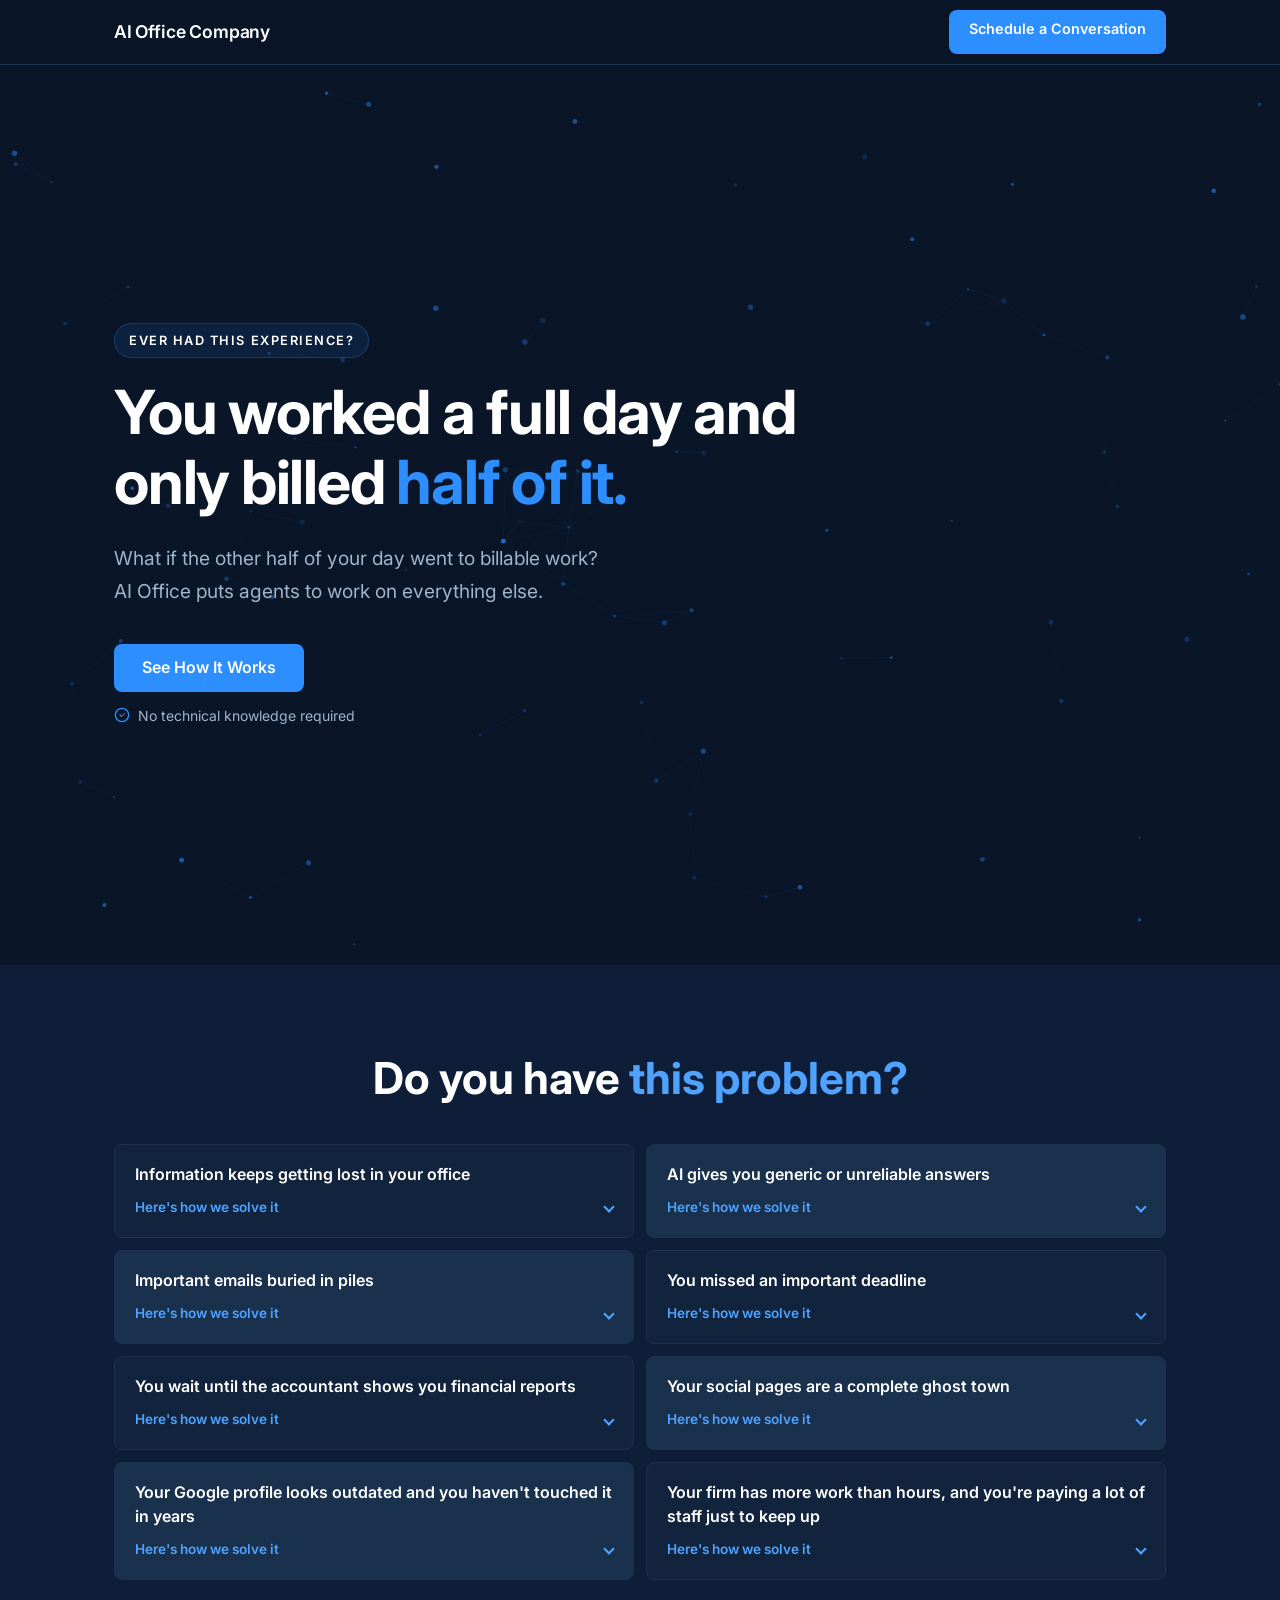
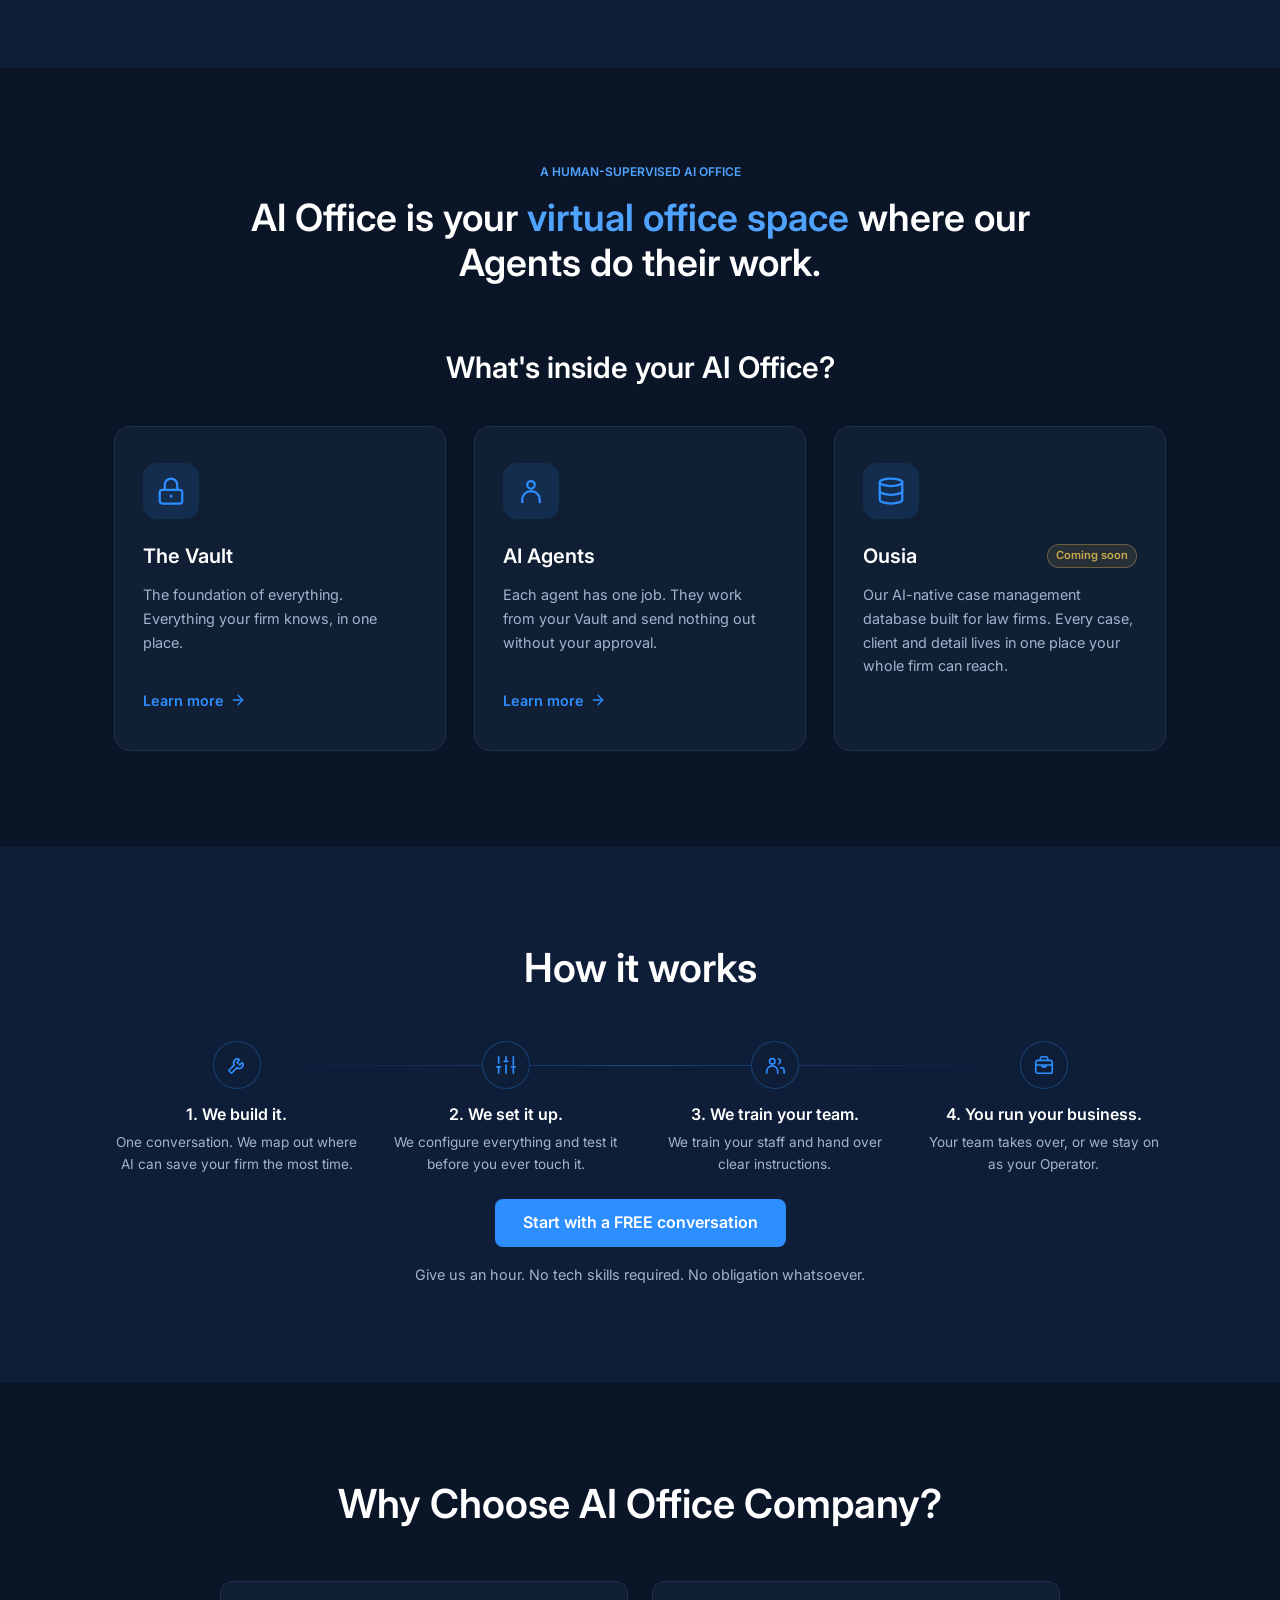
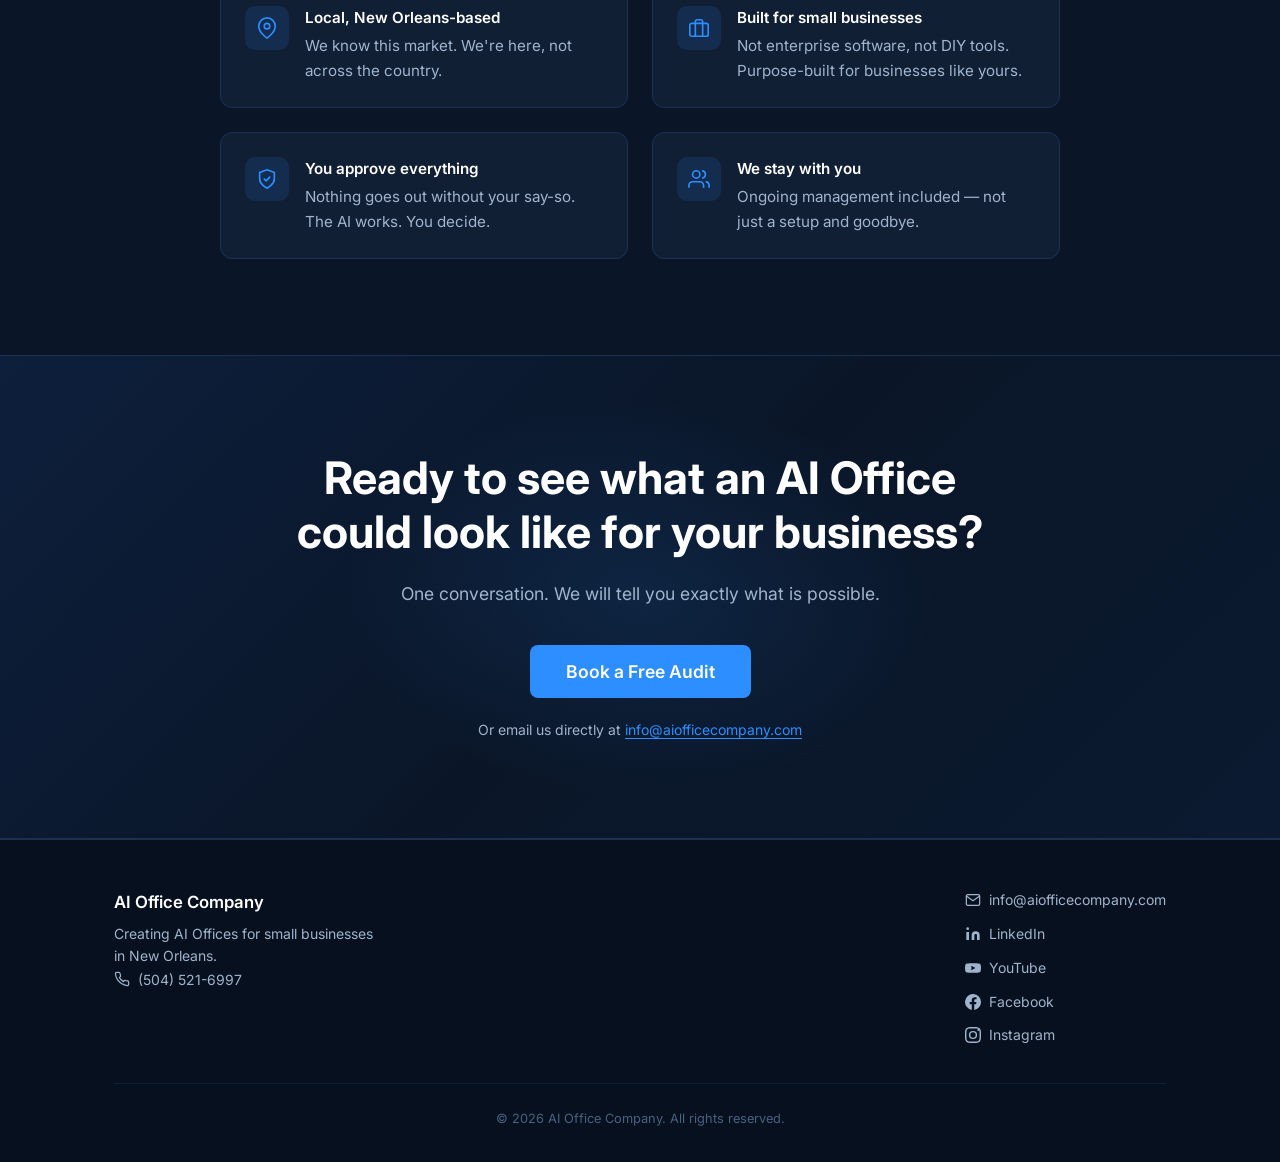
==== index.html @ c1c40159 "Update law firm AI office website" ====
<!DOCTYPE html>
<html lang="en">
<head>
  <meta charset="UTF-8" />
  <meta name="viewport" content="width=device-width, initial-scale=1.0" />
  <meta name="google-site-verification" content="BXFeOpIIANb9r4f9pk23dGheMgLdwfYV752r-j9QCbo" />
  <!-- Google tag (gtag.js) -->
  <script async src="https://www.googletagmanager.com/gtag/js?id=G-YNQ750PL7S"></script>
  <script>
    window.dataLayer = window.dataLayer || [];
    function gtag(){dataLayer.push(arguments);}
    gtag('js', new Date());
    gtag('config', 'G-YNQ750PL7S');
  </script>
  <title>AI Office Company — AI Offices for Small Businesses in New Orleans</title>
  <meta name="description" content="AI Office Company creates AI Offices for small businesses in New Orleans. Get analytics, advice, and automated tasks — all under your supervision." />

  <!-- Inter font from Google Fonts CDN via cdnjs-compatible approach (system fallback included) -->
  <link rel="preconnect" href="https://fonts.googleapis.com" />
  <link rel="preconnect" href="https://fonts.gstatic.com" crossorigin />
  <link href="https://fonts.googleapis.com/css2?family=Inter:wght@400;500;600;700&display=swap" rel="stylesheet" />

  <style>
    /* ============================================================
       RESET & BASE
    ============================================================ */
    *, *::before, *::after {
      box-sizing: border-box;
      margin: 0;
      padding: 0;
    }

    :root {
      --bg-primary:    #0A1628;
      --bg-secondary:  #0F1E38;
      --accent:        #2D8EFF;
      --accent-hover:  #4FA3FF;
      --text-primary:  #FFFFFF;
      --text-secondary:#A0B4CC;
      --card-bg:       #111F35;
      --card-border:   #1E3050;
      --font: 'Inter', -apple-system, BlinkMacSystemFont, 'Segoe UI', sans-serif;
    }

    html {
      scroll-behavior: smooth;
    }

    body {
      background: var(--bg-primary);
      color: var(--text-primary);
      font-family: var(--font);
      font-size: 16px;
      line-height: 1.7;
      -webkit-font-smoothing: antialiased;
    }

    img { display: block; max-width: 100%; }
    a { color: inherit; text-decoration: none; }

    /* ============================================================
       UTILITY
    ============================================================ */
    .container {
      width: 100%;
      max-width: 1100px;
      margin: 0 auto;
      padding: 0 24px;
    }

    .btn {
      display: inline-block;
      background: var(--accent);
      color: #fff;
      font-family: var(--font);
      font-size: 1rem;
      font-weight: 600;
      padding: 14px 28px;
      border-radius: 8px;
      border: none;
      cursor: pointer;
      transition: background 0.2s ease, transform 0.15s ease, box-shadow 0.2s ease;
      text-align: center;
      min-height: 48px;
      line-height: 1.2;
    }
    .btn:hover, .btn:focus-visible {
      background: var(--accent-hover);
      transform: translateY(-1px);
      box-shadow: 0 8px 24px rgba(45, 142, 255, 0.35);
      outline: none;
    }
    .btn:active {
      transform: translateY(0);
    }

    .section-heading {
      font-size: clamp(1.75rem, 4vw, 2.5rem);
      font-weight: 600;
      line-height: 1.25;
      margin-bottom: 16px;
    }

    .section-sub {
      color: var(--text-secondary);
      font-size: 1.1rem;
      max-width: 680px;
    }

    /* ============================================================
       NAVIGATION
    ============================================================ */
    #navbar {
      position: sticky;
      top: 0;
      z-index: 100;
      background: rgba(10, 22, 40, 0.92);
      backdrop-filter: blur(12px);
      -webkit-backdrop-filter: blur(12px);
      border-bottom: 1px solid var(--card-border);
    }

    .nav-inner {
      display: flex;
      align-items: center;
      justify-content: space-between;
      height: 64px;
    }

    .nav-logo {
      font-size: 1.1rem;
      font-weight: 600;
      color: var(--text-primary);
      letter-spacing: -0.01em;
    }

    .nav-cta {
      padding: 10px 20px;
      font-size: 0.9rem;
      min-height: 44px;
    }

    /* ============================================================
       HERO
    ============================================================ */
    #hero {
      position: relative;
      min-height: 100svh;
      display: flex;
      align-items: center;
      overflow: hidden;
      padding: 80px 0 60px;
    }

    /* Animated canvas background */
    #hero-canvas {
      position: absolute;
      inset: 0;
      width: 100%;
      height: 100%;
      pointer-events: none;
    }

    .hero-content {
      position: relative;
      z-index: 2;
      max-width: 760px;
    }

    .hero-eyebrow {
      display: inline-block;
      font-size: 0.8rem;
      font-weight: 600;
      letter-spacing: 0.12em;
      text-transform: uppercase;
      color: white;
      margin-bottom: 20px;
      background: rgba(45, 142, 255, 0.1);
      padding: 6px 14px;
      border-radius: 20px;
      border: 1px solid rgba(45, 142, 255, 0.25);
    }

    .hero-headline {
      font-size: clamp(2.2rem, 6vw, 3.8rem);
      font-weight: 700;
      line-height: 1.15;
      letter-spacing: -0.02em;
      margin-bottom: 24px;
    }

    .hero-headline em {
      font-style: normal;
      color: var(--accent);
    }

    .hero-sub {
      font-size: clamp(1rem, 2.5vw, 1.2rem);
      color: var(--text-secondary);
      max-width: 620px;
      margin-bottom: 36px;
    }

    .hero-cta-group {
      display: flex;
      flex-direction: column;
      align-items: flex-start;
      gap: 12px;
    }

    .hero-supporting {
      font-size: 0.875rem;
      color: var(--text-secondary);
      display: flex;
      align-items: center;
      gap: 8px;
    }

    .hero-supporting::before {
      content: '';
      display: inline-block;
      width: 16px;
      height: 16px;
      background: url("data:image/svg+xml,%3Csvg xmlns='http://www.w3.org/2000/svg' viewBox='0 0 24 24' fill='%232D8EFF'%3E%3Cpath d='M12 1a11 11 0 1 1 0 22A11 11 0 0 1 12 1zm0 2a9 9 0 1 0 0 18A9 9 0 0 0 12 3zm4.707 5.293a1 1 0 0 1 0 1.414l-5 5a1 1 0 0 1-1.414 0l-2-2a1 1 0 0 1 1.414-1.414L11 13.586l4.293-4.293a1 1 0 0 1 1.414 0z'/%3E%3C/svg%3E") center/contain no-repeat;
      flex-shrink: 0;
    }

    /* ============================================================
       PAIN POINTS
    ============================================================ */
    #pain-points {
      background: var(--bg-secondary);
      padding: 88px 0;
    }

    .pain-points-header {
      max-width: 800px;
      margin: 0 auto 40px;
      text-align: center;
    }

    .pain-points-kicker {
      font-size: 0.8rem;
      font-weight: 600;
      margin-bottom: 12px;
      text-transform: uppercase;
    }

    .pain-points-heading {
      max-width: 800px;
      margin: 0 auto 20px;
      color: var(--text-primary);
      font-size: 2.75rem;
      font-weight: 700;
      line-height: 1.15;
    }

    .pain-points-heading span {
      color: var(--accent-hover);
    }

    .pain-points-intro {
      max-width: 620px;
      margin: 0 auto;
      color: var(--text-secondary);
      font-size: 1rem;
      line-height: 1.65;
    }

    .pain-points-list {
      display: grid;
      grid-template-columns: repeat(2, minmax(0, 1fr));
      align-items: start;
      gap: 12px;
    }

    .pain-point {
      overflow: hidden;
      border: 1px solid var(--card-border);
      border-radius: 8px;
    }

    .pain-point:nth-child(4n + 1),
    .pain-point:nth-child(4n + 4) {
      background: #12243D;
    }

    .pain-point:nth-child(4n + 2),
    .pain-point:nth-child(4n + 3) {
      background: #19314D;
    }

    .pain-point:hover {
      border-color: rgba(79, 163, 255, 0.55);
    }

    .pain-point summary {
      display: flex;
      flex-direction: column;
      align-items: stretch;
      gap: 10px;
      padding: 18px 20px;
      cursor: pointer;
      list-style: none;
    }

    .pain-point summary::-webkit-details-marker {
      display: none;
    }

    .pain-point summary:focus-visible {
      outline: 2px solid var(--accent-hover);
      outline-offset: -3px;
    }

    .pain-problem {
      color: var(--text-primary);
      font-weight: 600;
      line-height: 1.45;
    }

    .pain-reveal {
      display: flex;
      align-items: center;
      justify-content: space-between;
      gap: 12px;
      color: var(--accent-hover);
      font-size: 0.85rem;
      font-weight: 600;
    }

    .pain-chevron {
      width: 8px;
      height: 8px;
      flex: 0 0 8px;
      border-right: 2px solid currentColor;
      border-bottom: 2px solid currentColor;
      transform: rotate(45deg);
      transition: transform 0.2s ease;
    }

    .pain-point[open] .pain-chevron {
      transform: rotate(225deg);
    }

    .pain-detail {
      padding: 0 20px 18px;
      border-top: 1px solid rgba(160, 180, 204, 0.18);
    }

    .pain-outcome {
      display: block;
      color: var(--text-primary);
      font-size: 1rem;
      font-weight: 600;
      margin-top: 12px;
    }

    .pain-explanation {
      display: block;
      color: var(--text-secondary);
      font-size: 0.9rem;
      line-height: 1.6;
      margin-top: 14px;
    }

    /* ============================================================
       WHAT IS AI OFFICE
    ============================================================ */
    #what-is {
      background: var(--bg-primary);
      padding: 96px 0;
    }

    .what-is-header {
      text-align: center;
      max-width: 860px;
      margin: 0 auto 64px;
    }

    .what-is-kicker,
    .cards-kicker {
      color: var(--accent-hover);
      font-size: 0.75rem;
      font-weight: 600;
      line-height: 1.4;
      text-transform: uppercase;
    }

    .what-is-kicker {
      margin-bottom: 14px;
    }

    .what-is-heading {
      max-width: 840px;
      margin: 0 auto;
      font-size: 2.35rem;
      font-weight: 600;
      line-height: 1.2;
    }

    .what-is-heading span {
      color: var(--accent-hover);
    }

    .what-is-header .section-sub {
      margin: 16px auto 0;
    }

    /* ============================================================
       COMPONENT CARDS (Interactive)
    ============================================================ */
    .cards-header {
      text-align: center;
      margin-bottom: 40px;
    }

    .cards-kicker {
      margin-bottom: 8px;
    }

    .cards-header .section-heading {
      font-size: 1.85rem;
      line-height: 1.25;
      margin-bottom: 0;
    }

    .cards-grid {
      display: grid;
      grid-template-columns: repeat(3, 1fr);
      gap: 28px;
    }

    .info-card {
      background: var(--card-bg);
      border: 1px solid var(--card-border);
      border-radius: 16px;
      padding: 36px 28px 28px;
      display: flex;
      flex-direction: column;
      transition: box-shadow 0.25s ease, border-color 0.25s ease, transform 0.2s ease;
      cursor: pointer;
    }

    .info-card:hover {
      box-shadow: 0 4px 40px rgba(45, 142, 255, 0.2);
      border-color: rgba(45, 142, 255, 0.45);
      transform: translateY(-3px);
    }

    .info-card-coming-soon {
      cursor: default;
    }

    .info-card-coming-soon:hover {
      box-shadow: none;
      border-color: var(--card-border);
      transform: none;
    }

    .info-card-icon {
      width: 56px;
      height: 56px;
      background: rgba(45, 142, 255, 0.12);
      border-radius: 14px;
      display: flex;
      align-items: center;
      justify-content: center;
      margin-bottom: 20px;
    }

    .info-card-icon svg {
      width: 30px;
      height: 30px;
      color: var(--accent);
    }

    .info-card-title {
      font-size: 1.25rem;
      font-weight: 600;
      margin-bottom: 10px;
    }

    .info-card-title-row {
      display: flex;
      align-items: center;
      justify-content: space-between;
      gap: 12px;
      margin-bottom: 10px;
    }

    .info-card-title-row .info-card-title {
      margin-bottom: 0;
    }

    .coming-soon-badge {
      flex-shrink: 0;
      padding: 4px 8px;
      border: 1px solid rgba(201, 168, 76, 0.4);
      border-radius: 999px;
      background: rgba(201, 168, 76, 0.12);
      color: #C9A84C;
      font-size: 0.7rem;
      font-weight: 600;
      line-height: 1.2;
      white-space: nowrap;
    }

    .info-card-teaser {
      font-size: 0.9rem;
      color: var(--text-secondary);
      flex: 1;
      line-height: 1.65;
    }

    .info-card-learn {
      display: inline-flex;
      align-items: center;
      gap: 6px;
      margin-top: 24px;
      font-size: 0.9rem;
      font-weight: 600;
      color: var(--accent);
      background: none;
      border: none;
      padding: 0;
      cursor: pointer;
      font-family: var(--font);
      transition: gap 0.2s ease;
      min-height: 44px;
    }

    .info-card-learn:hover {
      gap: 10px;
    }

    .info-card-learn svg {
      width: 16px;
      height: 16px;
    }

    /* ============================================================
       MODAL SLIDESHOW
    ============================================================ */
    .modal-overlay {
      display: none;
      position: fixed;
      inset: 0;
      z-index: 500;
      background: rgba(7, 15, 30, 0.92);
      backdrop-filter: blur(10px);
      -webkit-backdrop-filter: blur(10px);
      align-items: center;
      justify-content: center;
      padding: 20px;
    }

    .modal-overlay.active {
      display: flex;
    }

    .modal-box {
      background: var(--bg-secondary);
      border: 1px solid var(--card-border);
      border-radius: 20px;
      width: 100%;
      max-width: 640px;
      max-height: 90svh;
      overflow: hidden;
      position: relative;
      display: flex;
      flex-direction: column;
    }

    .modal-header {
      display: flex;
      align-items: center;
      justify-content: space-between;
      padding: 20px 24px 16px;
      border-bottom: 1px solid var(--card-border);
      flex-shrink: 0;
    }

    .modal-title {
      font-size: 1.1rem;
      font-weight: 600;
    }

    .modal-close {
      width: 44px;
      height: 44px;
      background: none;
      border: none;
      cursor: pointer;
      color: var(--text-secondary);
      display: flex;
      align-items: center;
      justify-content: center;
      border-radius: 8px;
      transition: color 0.2s, background 0.2s;
    }

    .modal-close:hover {
      color: var(--text-primary);
      background: rgba(255,255,255,0.07);
    }

    .modal-slides {
      overflow: hidden;
      flex: 1;
      position: relative;
    }

    .modal-slide {
      display: none;
      padding: 40px 36px 32px;
      flex-direction: column;
      height: 100%;
    }

    .modal-slide.active {
      display: flex;
    }

    .slide-number {
      font-size: 0.75rem;
      font-weight: 600;
      letter-spacing: 0.08em;
      text-transform: uppercase;
      color: var(--accent);
      margin-bottom: 16px;
    }

    .slide-heading {
      font-size: clamp(1.25rem, 3vw, 1.6rem);
      font-weight: 600;
      line-height: 1.3;
      margin-bottom: 20px;
    }

    .slide-heading em {
      font-style: normal;
      color: var(--accent);
    }

    .slide-body {
      color: var(--text-secondary);
      font-size: 1rem;
      line-height: 1.75;
    }

    .modal-footer {
      display: flex;
      align-items: center;
      justify-content: space-between;
      padding: 16px 24px 20px;
      border-top: 1px solid var(--card-border);
      flex-shrink: 0;
    }

    .modal-dots {
      display: flex;
      gap: 8px;
    }

    .modal-dot {
      width: 8px;
      height: 8px;
      border-radius: 50%;
      background: var(--card-border);
      transition: background 0.2s, transform 0.2s;
    }

    .modal-dot.active {
      background: var(--accent);
      transform: scale(1.25);
    }

    .modal-nav {
      display: flex;
      gap: 8px;
    }

    .modal-nav-btn {
      width: 44px;
      height: 44px;
      border-radius: 10px;
      border: 1px solid var(--card-border);
      background: var(--card-bg);
      color: var(--text-primary);
      cursor: pointer;
      display: flex;
      align-items: center;
      justify-content: center;
      transition: background 0.2s, border-color 0.2s;
    }

    .modal-nav-btn:hover:not(:disabled) {
      background: rgba(45, 142, 255, 0.15);
      border-color: var(--accent);
    }

    .modal-nav-btn:disabled {
      opacity: 0.3;
      cursor: not-allowed;
    }

    .modal-nav-btn svg {
      width: 18px;
      height: 18px;
    }

    /* ============================================================
       HOW IT WORKS
    ============================================================ */
    #how-it-works {
      background: var(--bg-secondary);
      padding: 96px 0;
      text-align: center;
    }

    .how-steps {
      display: grid;
      grid-template-columns: repeat(4, minmax(0, 1fr));
      gap: 24px;
      margin: 48px 0 24px;
      position: relative;
    }

    .how-steps::before {
      content: '';
      position: absolute;
      top: 24px;
      left: calc(12.5% + 24px);
      right: calc(12.5% + 24px);
      height: 1px;
      background: linear-gradient(90deg, transparent, var(--accent), transparent);
      opacity: 0.35;
      pointer-events: none;
    }

    .step {
      position: relative;
      display: flex;
      flex-direction: column;
      align-items: center;
      gap: 14px;
      text-align: center;
    }

    .step-copy {
      display: grid;
      gap: 6px;
      max-width: 250px;
    }

    .step-icon {
      width: 48px;
      height: 48px;
      flex: 0 0 48px;
      background: rgba(45, 142, 255, 0.12);
      border: 1px solid rgba(45, 142, 255, 0.3);
      border-radius: 50%;
      display: flex;
      align-items: center;
      justify-content: center;
      position: relative;
      z-index: 1;
      background: var(--bg-secondary);
    }

    .step-icon svg {
      width: 22px;
      height: 22px;
      color: var(--accent);
    }

    .step-title {
      font-weight: 600;
      font-size: 1rem;
      line-height: 1.45;
    }

    .step-desc {
      color: var(--text-secondary);
      font-size: 0.85rem;
      line-height: 1.55;
    }

    .how-summary {
      margin: 0 auto 40px;
      color: var(--text-secondary);
      font-size: 1rem;
      font-weight: 500;
    }

    .how-note {
      margin-top: 16px;
      color: var(--text-secondary);
      font-size: 0.9rem;
    }

    /* ============================================================
       TRUST SECTION
    ============================================================ */
    #trust {
      background: var(--bg-primary);
      padding: 96px 0;
    }

    .trust-header {
      text-align: center;
      margin-bottom: 52px;
    }

    .trust-grid {
      display: grid;
      grid-template-columns: repeat(2, 1fr);
      gap: 24px;
      max-width: 840px;
      margin: 0 auto;
    }

    .trust-item {
      display: flex;
      gap: 16px;
      align-items: flex-start;
      background: var(--card-bg);
      border: 1px solid var(--card-border);
      border-radius: 12px;
      padding: 24px;
      transition: border-color 0.2s, box-shadow 0.2s;
    }

    .trust-item:hover {
      border-color: rgba(45, 142, 255, 0.3);
      box-shadow: 0 0 20px rgba(45, 142, 255, 0.1);
    }

    .trust-icon {
      flex-shrink: 0;
      width: 44px;
      height: 44px;
      background: rgba(45, 142, 255, 0.12);
      border-radius: 10px;
      display: flex;
      align-items: center;
      justify-content: center;
    }

    .trust-icon svg {
      width: 22px;
      height: 22px;
      color: var(--accent);
    }

    .trust-text {
      font-size: 0.95rem;
      line-height: 1.6;
      color: var(--text-secondary);
    }

    .trust-text strong {
      display: block;
      color: var(--text-primary);
      font-weight: 600;
      margin-bottom: 4px;
    }

    /* ============================================================
       LEAD CAPTURE
    ============================================================ */
    #cta-section {
      background: linear-gradient(135deg, #0D1F3C 0%, #0A1628 50%, #0B1A30 100%);
      border-top: 1px solid var(--card-border);
      border-bottom: 1px solid var(--card-border);
      padding: 96px 0;
      text-align: center;
      position: relative;
      overflow: hidden;
    }

    #cta-section::before {
      content: '';
      position: absolute;
      top: 50%;
      left: 50%;
      transform: translate(-50%, -50%);
      width: 600px;
      height: 400px;
      background: radial-gradient(ellipse at center, rgba(45, 142, 255, 0.12) 0%, transparent 70%);
      pointer-events: none;
    }

    .cta-heading {
      font-size: clamp(1.8rem, 4.5vw, 2.8rem);
      font-weight: 700;
      line-height: 1.2;
      max-width: 700px;
      margin: 0 auto 20px;
    }

    .cta-sub {
      color: var(--text-secondary);
      font-size: 1.1rem;
      max-width: 520px;
      margin: 0 auto 36px;
    }

    .cta-note {
      margin-top: 20px;
      font-size: 0.875rem;
      color: var(--text-secondary);
    }

    .cta-note a {
      color: var(--accent);
      text-decoration: underline;
      text-underline-offset: 3px;
    }

    /* ============================================================
       FOOTER
    ============================================================ */
    #footer {
      background: #07101E;
      padding: 48px 0 32px;
      border-top: 1px solid var(--card-border);
    }

    .footer-inner {
      display: flex;
      flex-wrap: wrap;
      gap: 32px;
      justify-content: space-between;
      align-items: flex-start;
      margin-bottom: 36px;
    }

    .footer-brand .footer-name {
      font-size: 1.05rem;
      font-weight: 600;
      margin-bottom: 6px;
    }

    .footer-brand .footer-tagline {
      font-size: 0.875rem;
      color: var(--text-secondary);
      max-width: 260px;
      line-height: 1.6;
    }

    .footer-links {
      display: flex;
      flex-direction: column;
      gap: 10px;
    }

    .footer-links a {
      font-size: 0.875rem;
      color: var(--text-secondary);
      display: flex;
      align-items: center;
      gap: 8px;
      transition: color 0.2s;
    }

    .footer-links a:hover {
      color: var(--text-primary);
    }

    .footer-links svg {
      width: 16px;
      height: 16px;
      flex-shrink: 0;
    }

    .footer-copy {
      text-align: center;
      font-size: 0.8rem;
      color: #4A6080;
      border-top: 1px solid #0F1E38;
      padding-top: 24px;
    }

    /* ============================================================
       RESPONSIVE
    ============================================================ */
    @media (max-width: 900px) {
      .cards-grid {
        grid-template-columns: repeat(2, minmax(0, 1fr));
      }

      .cards-grid .info-card-coming-soon {
        grid-column: 1 / -1;
      }

      .how-steps {
        grid-template-columns: repeat(2, minmax(0, 1fr));
        gap: 24px 16px;
      }

      .how-steps::before {
        display: none;
      }

      .trust-grid {
        grid-template-columns: 1fr;
      }
    }

    @media (max-width: 600px) {
      .cards-grid {
        grid-template-columns: 1fr;
      }

      .hero-cta-group {
        align-items: stretch;
      }

      .btn {
        width: 100%;
      }

      .modal-slide {
        padding: 28px 20px 20px;
      }

      .modal-header {
        padding: 16px 20px 12px;
      }

      .modal-footer {
        padding: 12px 20px 16px;
      }

      #pain-points {
        padding: 64px 0;
      }

      .what-is-header {
        margin-bottom: 48px;
      }

      .what-is-heading {
        font-size: 1.8rem;
      }

      .cards-header .section-heading {
        font-size: 1.55rem;
      }

      .pain-points-heading {
        font-size: 2rem;
      }

      .pain-points-list {
        grid-template-columns: 1fr;
        gap: 10px;
      }

      .pain-point:nth-child(n) {
        background: #12243D;
      }

      .pain-point:nth-child(even) {
        background: #19314D;
      }

      .pain-point summary {
        padding: 16px 18px;
      }

      .pain-detail {
        padding: 0 18px 16px;
      }
    }
  </style>
</head>
<body>

  <!-- ============================================================
       NAVIGATION
  ============================================================ -->
  <nav id="navbar" role="navigation" aria-label="Main navigation">
    <div class="container">
      <div class="nav-inner">
        <a href="#" class="nav-logo">AI Office Company</a>
        <a href="https://docs.google.com/forms/d/e/1FAIpQLSelwxgPQoNHog9On9Gfm08sV-nHhhvpwXgxcnyUw-kU88Uh2g/viewform"
           class="btn nav-cta"
           target="_blank"
           rel="noopener noreferrer">
          Schedule a Conversation
        </a>
      </div>
    </div>
  </nav>

  <!-- ============================================================
       HERO
  ============================================================ -->
  <section id="hero">
    <canvas id="hero-canvas" aria-hidden="true"></canvas>
    <div class="container">
      <div class="hero-content">
        <span class="hero-eyebrow">Ever had this experience?</span>
        <h1 class="hero-headline">
          You worked a full day and only billed <em> half of it.</em>
        </h1>
        <p class="hero-sub">
          What if the other half of your day went to billable work? <br>AI Office puts agents to work on everything else.
        </p>
        <div class="hero-cta-group">
          <a href="https://docs.google.com/forms/d/e/1FAIpQLSelwxgPQoNHog9On9Gfm08sV-nHhhvpwXgxcnyUw-kU88Uh2g/viewform"
             class="btn"
             target="_blank"
             rel="noopener noreferrer">
            See How It Works
          </a>
          <span class="hero-supporting">No technical knowledge required</span>
        </div>
        </div>
      </div>
      </div>
    </div>
  </section>

  <!-- ============================================================
       PAIN POINTS
  ============================================================ -->
  <section id="pain-points" aria-labelledby="pain-points-heading">
    <div class="container">
      <div class="pain-points-header">
        <h2 id="pain-points-heading" class="section-heading pain-points-heading">Do you have <span>this problem?</span></h2>
      </div>
      <div class="pain-points-list">
        <details class="pain-point">
          <summary>
            <span class="pain-problem">Information keeps getting lost in your office</span>
            <span class="pain-reveal">Here's how we solve it <span class="pain-chevron" aria-hidden="true"></span></span>
          </summary>
          <div class="pain-detail">
            <span class="pain-explanation"><strong>Agents</strong> capture incoming information, send it to the Vault and make sure it's handled.</span>
            <strong class="pain-outcome">Nothing slips through again.</strong>
          </div>
        </details>
        <details class="pain-point">
          <summary>
            <span class="pain-problem">AI gives you generic or unreliable answers</span>
            <span class="pain-reveal">Here's how we solve it <span class="pain-chevron" aria-hidden="true"></span></span>
          </summary>
          <div class="pain-detail">
            <span class="pain-explanation">The <strong>Vault</strong> holds everything your firm knows, plus the instructions your AI follows. Every agent knows what it's working with and exactly how your firm wants it done.</span>
            <strong class="pain-outcome">Get answers that fit your firm.</strong>
          </div>
        </details>
        <details class="pain-point">
          <summary>
            <span class="pain-problem">Important emails buried in piles</span>
            <span class="pain-reveal">Here's how we solve it <span class="pain-chevron" aria-hidden="true"></span></span>
          </summary>
          <div class="pain-detail">
            <span class="pain-explanation">The <strong>Email Agent</strong> sorts your inbox, flags what matters and drafts the replies.</span>
            <strong class="pain-outcome">See only what needs you.</strong>
          </div>
        </details>
        <details class="pain-point">
          <summary>
            <span class="pain-problem">You missed an important deadline</span>
            <span class="pain-reveal">Here's how we solve it <span class="pain-chevron" aria-hidden="true"></span></span>
          </summary>
          <div class="pain-detail">
            <span class="pain-explanation">The <strong>Case Manager</strong> tracks every deadline and flags it early.</span>
            <strong class="pain-outcome">Never miss a date.</strong>
          </div>
        </details>
        <details class="pain-point">
          <summary>
            <span class="pain-problem">You wait until the accountant shows you financial reports</span>
            <span class="pain-reveal">Here's how we solve it <span class="pain-chevron" aria-hidden="true"></span></span>
          </summary>
          <div class="pain-detail">
            <span class="pain-explanation">The <strong>Cashflow Manager</strong> shows what's coming in and what's overdue, and reports on the whole month.</span>
            <strong class="pain-outcome">Know where your money stands.</strong>
          </div>
        </details>
        <details class="pain-point">
          <summary>
            <span class="pain-problem">Your social pages are a complete ghost town</span>
            <span class="pain-reveal">Here's how we solve it <span class="pain-chevron" aria-hidden="true"></span></span>
          </summary>
          <div class="pain-detail">
            <span class="pain-explanation">The <strong>Social Media Marketing Manager</strong> writes and schedules posts for your approval.</span>
            <strong class="pain-outcome">Stay visible without writing a caption.</strong>
          </div>
        </details>
        <details class="pain-point">
          <summary>
            <span class="pain-problem">Your Google profile looks outdated and you haven't touched it in years</span>
            <span class="pain-reveal">Here's how we solve it <span class="pain-chevron" aria-hidden="true"></span></span>
          </summary>
          <div class="pain-detail">
            <span class="pain-explanation">The <strong>Google Business Listing Promotion Agent</strong> keeps your profile fresh</span>
            <strong class="pain-outcome">Get found first.</strong>
          </div>
        </details>
        <details class="pain-point">
          <summary>
            <span class="pain-problem">Your firm has more work than hours, and you're paying a lot of staff just to keep up</span>
            <span class="pain-reveal">Here's how we solve it <span class="pain-chevron" aria-hidden="true"></span></span>
          </summary>
          <div class="pain-detail">
            <span class="pain-explanation">Your AI Office agents take over the repetitive work your staff is stretched thin on.</span>
            <strong class="pain-outcome">Grow without adding headcount.</strong>
          </div>
        </details>
      </div>
    </div>
  </section>

  <!-- ============================================================
       WHAT IS AI OFFICE
  ============================================================ -->
  <section id="what-is" aria-labelledby="what-is-heading">
    <div class="container">
      <div class="what-is-header">
        <p class="what-is-kicker">A human-supervised AI office</p>
        <h2 id="what-is-heading" class="section-heading what-is-heading">
          AI Office is your <span>virtual office space</span> where our Agents do their work.
        </h2>
      </div>
      <div id="components" aria-labelledby="components-heading">
      <div class="cards-header">
        <h3 id="components-heading" class="section-heading">What's inside your AI Office?</h3>
      </div>

      <div class="cards-grid">

        <!-- Card 1: The Vault -->
        <article class="info-card" role="button" tabindex="0" aria-label="Learn more about The Vault" data-modal="modal-vault">
          <div class="info-card-icon" aria-hidden="true">
            <svg viewBox="0 0 24 24" fill="none" stroke="currentColor" stroke-width="1.8" stroke-linecap="round" stroke-linejoin="round">
              <rect x="3" y="11" width="18" height="11" rx="2" ry="2"/>
              <path d="M7 11V7a5 5 0 0 1 10 0v4"/>
              <circle cx="12" cy="16" r="1.2" fill="currentColor" stroke="none"/>
            </svg>
          </div>
          <div class="info-card-title">The Vault</div>
          <div class="info-card-teaser">
            The foundation of everything. Everything your firm knows, in one place.
          </div>
          <button class="info-card-learn" aria-label="Learn more about The Vault">
            Learn more
            <svg viewBox="0 0 24 24" fill="none" stroke="currentColor" stroke-width="2" stroke-linecap="round" stroke-linejoin="round" aria-hidden="true">
              <line x1="5" y1="12" x2="19" y2="12"/>
              <polyline points="12 5 19 12 12 19"/>
            </svg>
          </button>
        </article>

        <!-- Card 2: AI Agents -->
        <article class="info-card" role="button" tabindex="0" aria-label="Learn more about the Analytics Desk" data-modal="modal-analytics">
          <div class="info-card-icon" aria-hidden="true">
            <svg viewBox="0 0 24 24" fill="none" stroke="currentColor" stroke-width="1.8" stroke-linecap="round" stroke-linejoin="round">
              <circle cx="12" cy="7" r="3"/>
              <path d="M5 21v-2a7 7 0 0 1 14 0v2"/>
            </svg>
          </div>
          <div class="info-card-title">AI Agents</div>
          <div class="info-card-teaser">
            Each agent has one job. They work from your Vault and send nothing out without your approval.
          </div>
          <button class="info-card-learn" aria-label="Learn more about the Analytics Desk">
            Learn more
            <svg viewBox="0 0 24 24" fill="none" stroke="currentColor" stroke-width="2" stroke-linecap="round" stroke-linejoin="round" aria-hidden="true">
              <line x1="5" y1="12" x2="19" y2="12"/>
              <polyline points="12 5 19 12 12 19"/>
            </svg>
          </button>
        </article>

        <!-- Ousia teaser -->
        <article class="info-card info-card-coming-soon" aria-labelledby="ousia-card-title">
          <div class="info-card-icon" aria-hidden="true">
            <svg viewBox="0 0 24 24" fill="none" stroke="currentColor" stroke-width="1.8" stroke-linecap="round" stroke-linejoin="round">
              <path d="M3 5c0-1.7 4-3 9-3s9 1.3 9 3v14c0 1.7-4 3-9 3s-9-1.3-9-3z"/>
              <path d="M3 5c0 1.7 4 3 9 3s9-1.3 9-3M3 12c0 1.7 4 3 9 3s9-1.3 9-3"/>
            </svg>
          </div>
          <div class="info-card-title-row">
            <div class="info-card-title" id="ousia-card-title">Ousia</div>
            <span class="coming-soon-badge">Coming soon</span>
          </div>
          <div class="info-card-teaser">
            Our AI-native case management database built for law firms. Every case, client and detail lives in one place your whole firm can reach.
          </div>
        </article>

      </div>
      </div>
    </div>
  </section>

  <!-- ============================================================
       MODALS
  ============================================================ -->

  <!-- Modal: The Vault -->
  <div id="modal-vault" class="modal-overlay" role="dialog" aria-modal="true" aria-labelledby="modal-vault-title">
    <div class="modal-box">
      <div class="modal-header">
        <span id="modal-vault-title" class="modal-title">The Vault</span>
        <button class="modal-close" aria-label="Close">
          <svg width="20" height="20" viewBox="0 0 24 24" fill="none" stroke="currentColor" stroke-width="2.2" stroke-linecap="round" stroke-linejoin="round">
            <line x1="18" y1="6" x2="6" y2="18"/><line x1="6" y1="6" x2="18" y2="18"/>
          </svg>
        </button>
      </div>
      <div class="modal-slides">
        <div class="modal-slide active">
          <div class="slide-number">01 / 03</div>
          <h3 class="slide-heading">The Vault is the <em>foundation</em> of your AI Office.</h3>
          <p class="slide-body">
            It contains everything verified about your business: your services, your team, your tone, your processes.
            Nothing in your AI Office runs without it.
          </p>
        </div>
        <div class="modal-slide">
          <div class="slide-number">02 / 03</div>
          <h3 class="slide-heading">What goes in <em>The Vault?</em></h3>
          <p class="slide-body">
            Your business description. Your products and services. How you communicate with customers.
            Your processes and procedures. Your staff structure.
          </p>
        </div>
        <div class="modal-slide">
          <div class="slide-number">03 / 03</div>
          <h3 class="slide-heading">Why it matters.</h3>
          <p class="slide-body">
            Every AI action is grounded in your verified business content. No guessing. No generic responses.
            Everything is specific to your business.
          </p>
        </div>
      </div>
      <div class="modal-footer">
        <div class="modal-dots">
          <div class="modal-dot active"></div>
          <div class="modal-dot"></div>
          <div class="modal-dot"></div>
        </div>
        <div class="modal-nav">
          <button class="modal-nav-btn modal-prev" aria-label="Previous slide" disabled>
            <svg viewBox="0 0 24 24" fill="none" stroke="currentColor" stroke-width="2.2" stroke-linecap="round" stroke-linejoin="round">
              <line x1="19" y1="12" x2="5" y2="12"/>
              <polyline points="12 19 5 12 12 5"/>
            </svg>
          </button>
          <button class="modal-nav-btn modal-next" aria-label="Next slide">
            <svg viewBox="0 0 24 24" fill="none" stroke="currentColor" stroke-width="2.2" stroke-linecap="round" stroke-linejoin="round">
              <line x1="5" y1="12" x2="19" y2="12"/>
              <polyline points="12 5 19 12 12 19"/>
            </svg>
          </button>
        </div>
      </div>
    </div>
  </div>

  <!-- Modal: The Agents -->
  <div id="modal-analytics" class="modal-overlay" role="dialog" aria-modal="true" aria-labelledby="modal-analytics-title">
    <div class="modal-box">
      <div class="modal-header">
        <span id="modal-analytics-title" class="modal-title">The Agents</span>
        <button class="modal-close" aria-label="Close">
          <svg width="20" height="20" viewBox="0 0 24 24" fill="none" stroke="currentColor" stroke-width="2.2" stroke-linecap="round" stroke-linejoin="round">
            <line x1="18" y1="6" x2="6" y2="18"/><line x1="6" y1="6" x2="18" y2="18"/>
          </svg>
        </button>
      </div>
      <div class="modal-slides">
        <div class="modal-slide active">
          <div class="slide-number">01 / 02</div>
          <h3 class="slide-heading">Most AI tools are built for everyone. </h3>
          <p class="slide-body">
            Ours are built for law firms, and trained on yours. That's what takes the non-billable work off your desk.
          </p>
        </div>
        <div class="modal-slide">
          <div class="slide-number">02 / 02</div>
          <h3 class="slide-heading">What is an <em>Agent?</em></h3>
          <p class="slide-body">
            An agent is an AI assistant trained for one specific job, like sorting email, tracking deadlines or updating clients.
            It follows a set routine, works from your Vault, and stops for your approval.
          </p>
        </div>
      </div>
      <div class="modal-footer">
        <div class="modal-dots">
          <div class="modal-dot active"></div>
          <div class="modal-dot"></div>
        </div>
        <div class="modal-nav">
          <button class="modal-nav-btn modal-prev" aria-label="Previous slide" disabled>
            <svg viewBox="0 0 24 24" fill="none" stroke="currentColor" stroke-width="2.2" stroke-linecap="round" stroke-linejoin="round">
              <line x1="19" y1="12" x2="5" y2="12"/>
              <polyline points="12 19 5 12 12 5"/>
            </svg>
          </button>
          <button class="modal-nav-btn modal-next" aria-label="Next slide">
            <svg viewBox="0 0 24 24" fill="none" stroke="currentColor" stroke-width="2.2" stroke-linecap="round" stroke-linejoin="round">
              <line x1="5" y1="12" x2="19" y2="12"/>
              <polyline points="12 5 19 12 12 19"/>
            </svg>
          </button>
        </div>
      </div>
    </div>
  </div>

  <!-- ============================================================
       HOW IT WORKS
  ============================================================ -->
  <section id="how-it-works" aria-labelledby="how-heading">
    <div class="container">
      <h2 id="how-heading" class="section-heading">How it works</h2>

      <div class="how-steps">
        <div class="step">
          <div class="step-icon" aria-hidden="true">
            <svg viewBox="0 0 24 24" fill="none" stroke="currentColor" stroke-width="1.8" stroke-linecap="round" stroke-linejoin="round">
              <path d="M14.7 6.3a4 4 0 0 0-5.6 5.6L3 18l3 3 6.1-6.1a4 4 0 0 0 5.6-5.6L15 12l-3-3z"/>
            </svg>
          </div>
          <div class="step-copy">
            <div class="step-title">1. We build it.</div>
            <p class="step-desc">One conversation. We map out where AI can save your firm the most time.</p>
          </div>
        </div>
        <div class="step">
          <div class="step-icon" aria-hidden="true">
            <svg viewBox="0 0 24 24" fill="none" stroke="currentColor" stroke-width="1.8" stroke-linecap="round" stroke-linejoin="round">
              <path d="M4 21v-7m0-4V3m8 18v-9m0-4V3m8 18v-5m0-4V3M2 14h4m4-6h4m4 6h4"/>
            </svg>
          </div>
          <div class="step-copy">
            <div class="step-title">2. We set it up.</div>
            <p class="step-desc">We configure everything and test it before you ever touch it.</p>
          </div>
        </div>
        <div class="step">
          <div class="step-icon" aria-hidden="true">
            <svg viewBox="0 0 24 24" fill="none" stroke="currentColor" stroke-width="1.8" stroke-linecap="round" stroke-linejoin="round">
              <circle cx="9" cy="8" r="3"/>
              <path d="M3 21v-2a6 6 0 0 1 12 0v2M16 5.2a3 3 0 0 1 0 5.6M18 15h1a3 3 0 0 1 3 3v3"/>
            </svg>
          </div>
          <div class="step-copy">
            <div class="step-title">3. We train your team.</div>
            <p class="step-desc">We train your staff and hand over clear instructions.</p>
          </div>
        </div>
        <div class="step">
          <div class="step-icon" aria-hidden="true">
            <svg viewBox="0 0 24 24" fill="none" stroke="currentColor" stroke-width="1.8" stroke-linecap="round" stroke-linejoin="round">
              <rect x="3" y="7" width="18" height="14" rx="2"/>
              <path d="M8 7V5a2 2 0 0 1 2-2h4a2 2 0 0 1 2 2v2M3 12h18m-11 0v2h4v-2"/>
            </svg>
          </div>
          <div class="step-copy">
            <div class="step-title">4. You run your business.</div>
            <p class="step-desc">Your team takes over, or we stay on as your Operator.</p>
          </div>
        </div>
      </div>


      <a href="https://docs.google.com/forms/d/e/1FAIpQLSelwxgPQoNHog9On9Gfm08sV-nHhhvpwXgxcnyUw-kU88Uh2g/viewform"
         class="btn"
         target="_blank"
         rel="noopener noreferrer">
        Start with a FREE conversation
      </a>
      <p class="how-note">Give us an hour. No tech skills required. No obligation whatsoever.</p>
    </div>
  </section>

  <!-- ============================================================
       TRUST / WHY AI OFFICE COMPANY
  ============================================================ -->
  <section id="trust" aria-labelledby="trust-heading">
    <div class="container">
      <div class="trust-header">
        <h2 id="trust-heading" class="section-heading">Why Choose AI Office Company?</h2>
      </div>

      <div class="trust-grid">
        <div class="trust-item">
          <div class="trust-icon" aria-hidden="true">
            <!-- Location pin -->
            <svg viewBox="0 0 24 24" fill="none" stroke="currentColor" stroke-width="1.8" stroke-linecap="round" stroke-linejoin="round">
              <path d="M21 10c0 7-9 13-9 13S3 17 3 10a9 9 0 0 1 18 0z"/>
              <circle cx="12" cy="10" r="3"/>
            </svg>
          </div>
          <div class="trust-text">
            <strong>Local, New Orleans-based</strong>
            We know this market. We're here, not across the country.
          </div>
        </div>
        <div class="trust-item">
          <div class="trust-icon" aria-hidden="true">
            <!-- Building / small biz icon -->
            <svg viewBox="0 0 24 24" fill="none" stroke="currentColor" stroke-width="1.8" stroke-linecap="round" stroke-linejoin="round">
              <rect x="2" y="7" width="20" height="14" rx="2"/>
              <path d="M16 21V5a2 2 0 0 0-2-2h-4a2 2 0 0 0-2 2v16"/>
            </svg>
          </div>
          <div class="trust-text">
            <strong>Built for small businesses</strong>
            Not enterprise software, not DIY tools. Purpose-built for businesses like yours.
          </div>
        </div>
        <div class="trust-item">
          <div class="trust-icon" aria-hidden="true">
            <!-- Checkmark shield -->
            <svg viewBox="0 0 24 24" fill="none" stroke="currentColor" stroke-width="1.8" stroke-linecap="round" stroke-linejoin="round">
              <path d="M12 22s8-4 8-10V5l-8-3-8 3v7c0 6 8 10 8 10z"/>
              <polyline points="9 12 11 14 15 10"/>
            </svg>
          </div>
          <div class="trust-text">
            <strong>You approve everything</strong>
            Nothing goes out without your say-so. The AI works. You decide.
          </div>
        </div>
        <div class="trust-item">
          <div class="trust-icon" aria-hidden="true">
            <!-- Handshake / ongoing -->
            <svg viewBox="0 0 24 24" fill="none" stroke="currentColor" stroke-width="1.8" stroke-linecap="round" stroke-linejoin="round">
              <path d="M17 21v-2a4 4 0 0 0-4-4H5a4 4 0 0 0-4 4v2"/>
              <circle cx="9" cy="7" r="4"/>
              <path d="M23 21v-2a4 4 0 0 0-3-3.87"/>
              <path d="M16 3.13a4 4 0 0 1 0 7.75"/>
            </svg>
          </div>
          <div class="trust-text">
            <strong>We stay with you</strong>
            Ongoing management included — not just a setup and goodbye.
          </div>
        </div>
      </div>
    </div>
  </section>

  <!-- ============================================================
       LEAD CAPTURE
  ============================================================ -->
  <section id="cta-section" aria-labelledby="cta-heading">
    <div class="container" style="position: relative; z-index: 1;">
      <h2 id="cta-heading" class="cta-heading">
        Ready to see what an AI Office could look like for your business?
      </h2>
      <p class="cta-sub">One conversation. We will tell you exactly what is possible.</p>
      <a href="https://docs.google.com/forms/d/e/1FAIpQLSelwxgPQoNHog9On9Gfm08sV-nHhhvpwXgxcnyUw-kU88Uh2g/viewform"
         class="btn"
         target="_blank"
         rel="noopener noreferrer"
         style="font-size: 1.1rem; padding: 16px 36px;">
        Book a Free Audit
      </a>
      <p class="cta-note">
        Or email us directly at
        <a href="mailto:info@aiofficecompany.com">info@aiofficecompany.com</a>
      </p>
    </div>
  </section>

  <!-- ============================================================
       FOOTER
  ============================================================ -->
  <footer id="footer">
    <div class="container">
      <div class="footer-inner">
        <div class="footer-brand">
          <div class="footer-name">AI Office Company</div>
          <div class="footer-tagline">Creating AI Offices for small businesses in New Orleans.</div>
          <div class="footer-links">
            <a href="tel:+15045216997">
              <svg viewBox="0 0 24 24" fill="none" stroke="currentColor" stroke-width="1.8" stroke-linecap="round" stroke-linejoin="round" aria-hidden="true">
                <path d="M22 16.92v3a2 2 0 0 1-2.18 2 19.79 19.79 0 0 1-8.63-3.07 19.5 19.5 0 0 1-6-6A19.79 19.79 0 0 1 2.12 4.2 2 2 0 0 1 4.11 2h3a2 2 0 0 1 2 1.72c.12.96.35 1.9.69 2.8a2 2 0 0 1-.45 2.11L8.08 9.91a16 16 0 0 0 6 6l1.27-1.27a2 2 0 0 1 2.11-.45c.9.34 1.84.57 2.8.69a2 2 0 0 1 1.74 2.04z"/>
              </svg>
              (504) 521-6997
            </a>
          </div>
        </div>
        <div class="footer-links">
          <a href="mailto:info@aiofficecompany.com">
            <!-- Email icon -->
            <svg viewBox="0 0 24 24" fill="none" stroke="currentColor" stroke-width="1.8" stroke-linecap="round" stroke-linejoin="round" aria-hidden="true">
              <path d="M4 4h16c1.1 0 2 .9 2 2v12c0 1.1-.9 2-2 2H4c-1.1 0-2-.9-2-2V6c0-1.1.9-2 2-2z"/>
              <polyline points="22,6 12,13 2,6"/>
            </svg>
            info@aiofficecompany.com
          </a>
          <a href="https://www.linkedin.com/company/aiofficecompany/" target="_blank" rel="noopener noreferrer">
            <!-- LinkedIn icon -->
            <svg viewBox="0 0 24 24" fill="currentColor" aria-hidden="true">
              <path d="M16 8a6 6 0 0 1 6 6v7h-4v-7a2 2 0 0 0-2-2 2 2 0 0 0-2 2v7h-4v-7a6 6 0 0 1 6-6zM2 9h4v12H2z"/>
              <circle cx="4" cy="4" r="2"/>
            </svg>
            LinkedIn
          </a>
          <a href="https://www.youtube.com/@AIOfficecompany" target="_blank" rel="noopener noreferrer" style="display: inline-flex; align-items: center; gap: 8px;">
          <!-- YouTube Icon -->
          <svg viewBox="0 0 32 32" fill="currentColor" aria-hidden="true">
            <path d="M31.328 10.156c-.375-1.422-1.484-2.547-2.906-2.922C25.86 6.5 16 6.5 16 6.5s-9.859 0-12.422.734c-1.422.375-2.531 1.5-2.906 2.922C0 12.719 0 16 0 16s0 3.281.672 5.844c.375 1.422 1.484 2.547 2.906 2.922C6.141 25.5 16 25.5 16 25.5s9.86 0 12.422-.734c1.422-.375 2.531-1.5 2.906-2.922C32 19.281 32 16 32 16s0-3.281-.672-5.844zM12.8 20.312V11.688L20.8 16l-8 4.312z"/>
          </svg>
          YouTube
        </a>
                <a href="https://www.facebook.com/aiofficecompany" target="_blank" rel="noopener noreferrer" style="display: inline-flex; align-items: center; gap: 8px;">
          <!-- Facebook Icon -->
          <svg viewBox="0 0 32 32" width="32" height="32" fill="currentColor" aria-hidden="true">
            <path d="M32 16a16 16 0 1 0-18.5 15.803V20.625h-4.054V16h4.054v-3.518c0-3.999 2.37-6.21 6.023-6.21 1.75 0 3.58.312 3.58.312v3.938h-2.017c-1.983 0-2.6 1.233-2.6 2.493V16h4.438l-.71 4.625h-3.728v11.178A16.004 16.004 0 0 0 32 16z"/>
          </svg>
          Facebook
        </a>
                <a href="https://www.instagram.com/aiofficecompany" target="_blank" rel="noopener noreferrer" style="display: inline-flex; align-items: center; gap: 8px;">
        <!-- Instagram Icon -->
        <svg viewBox="0 0 32 32" width="32" height="32" fill="currentColor" aria-hidden="true">
          <path d="M16 2.877c4.273 0 4.781.016 6.465.094 1.56.071 2.406.331 2.97.551.746.29 1.28.636 1.839 1.196.56.559.905 1.093 1.196 1.839.22.563.48 1.41.551 2.97.078 1.684.094 2.191.094 6.465s-.016 4.781-.094 6.465c-.071 1.56-.331 2.406-.551 2.97a4.954 4.954 0 0 1-1.196 1.839 4.954 4.954 0 0 1-1.839 1.196c-.563.22-1.41.48-2.97.551-1.684.078-2.191.094-6.465.094s-4.781-.016-6.465-.094c-1.56-.071-2.406-.331-2.97-.551a4.954 4.954 0 0 1-1.839-1.196 4.954 4.954 0 0 1-1.196-1.839c-.22-.563-.48-1.41-.551-2.97C2.893 20.781 2.877 20.274 2.877 16s.016-4.781.094-6.465c.071-1.56.331-2.406.551-2.97.29-.746.636-1.28 1.196-1.839.559-.56 1.093-.905 1.839-1.196.563-.22 1.41-.48 2.97-.551 1.684-.078 2.191-.094 6.465-.094M16 0c-4.348 0-4.894.02-6.602.098-1.707.078-2.871.348-3.89.746A7.834 7.834 0 0 0 2.68 2.68a7.834 7.834 0 0 0-1.836 2.828c-.398 1.02-.668 2.18-.746 3.89C.018 11.106 0 11.652 0 16c0 4.348.02 4.894.098 6.602.078 1.707.348 2.871.746 3.89a7.834 7.834 0 0 0 1.836 2.828 7.834 7.834 0 0 0 2.828 1.836c1.02.398 2.18.668 3.89.746 1.707.078 2.508.098 6.602.098 4.094 0 4.894-.02 6.602-.098 1.707-.078 2.871-.348 3.89-.746a8.317 8.317 0 0 0 4.664-4.664c.398-1.02.668-2.18.746-3.89.078-1.707.098-2.508.098-6.602 0-4.094-.02-4.894-.098-6.602-.078-1.707-.348-2.871-.746-3.89a7.843 7.843 0 0 0-1.836-2.828A7.843 7.843 0 0 0 26.492.836c-1.02-.398-2.18-.668-3.89-.746C20.894.018 20.348 0 16 0zm0 7.782A8.218 8.218 0 1 0 24.218 16 8.217 8.217 0 0 0 16 7.782zm0 13.557A5.339 5.339 0 1 1 21.339 16 5.34 5.34 0 0 1 16 21.339zm8.543-15.343a1.922 1.922 0 1 0 1.922-1.922 1.921 1.921 0 0 0-1.922 1.922z"/>
        </svg>
        Instagram
      </a>

          
        </div>
      </div>
      <div class="footer-copy">© 2026 AI Office Company. All rights reserved.</div>
    </div>
  </footer>

  <!-- ============================================================
       JAVASCRIPT
  ============================================================ -->
  <script>
    // ----------------------------------------
    // HERO CANVAS — soft particle / node effect
    // ----------------------------------------
    (function () {
      const canvas = document.getElementById('hero-canvas');
      const ctx = canvas.getContext('2d');
      let W, H, particles, animId;

      function resize() {
        W = canvas.width = canvas.offsetWidth;
        H = canvas.height = canvas.offsetHeight;
      }

      function randBetween(a, b) { return a + Math.random() * (b - a); }

      function initParticles() {
        const count = Math.floor((W * H) / 14000);
        particles = Array.from({ length: count }, () => ({
          x: Math.random() * W,
          y: Math.random() * H,
          r: randBetween(1, 2.8),
          vx: randBetween(-0.18, 0.18),
          vy: randBetween(-0.12, 0.12),
          alpha: randBetween(0.25, 0.7),
          pulse: Math.random() * Math.PI * 2,
          pulseSpeed: randBetween(0.008, 0.022),
        }));
      }

      function drawConnections() {
        const threshold = 140;
        for (let i = 0; i < particles.length; i++) {
          for (let j = i + 1; j < particles.length; j++) {
            const dx = particles[i].x - particles[j].x;
            const dy = particles[i].y - particles[j].y;
            const dist = Math.sqrt(dx * dx + dy * dy);
            if (dist < threshold) {
              ctx.beginPath();
              ctx.moveTo(particles[i].x, particles[i].y);
              ctx.lineTo(particles[j].x, particles[j].y);
              const opacity = (1 - dist / threshold) * 0.12;
              ctx.strokeStyle = `rgba(45,142,255,${opacity})`;
              ctx.lineWidth = 0.8;
              ctx.stroke();
            }
          }
        }
      }

      function tick() {
        ctx.clearRect(0, 0, W, H);
        drawConnections();
        for (const p of particles) {
          p.x += p.vx;
          p.y += p.vy;
          p.pulse += p.pulseSpeed;
          if (p.x < 0) p.x = W;
          if (p.x > W) p.x = 0;
          if (p.y < 0) p.y = H;
          if (p.y > H) p.y = 0;
          const a = p.alpha * (0.7 + 0.3 * Math.sin(p.pulse));
          ctx.beginPath();
          ctx.arc(p.x, p.y, p.r, 0, Math.PI * 2);
          ctx.fillStyle = `rgba(45,142,255,${a})`;
          ctx.fill();
        }
        animId = requestAnimationFrame(tick);
      }

      function init() {
        resize();
        initParticles();
        tick();
      }

      window.addEventListener('resize', () => {
        cancelAnimationFrame(animId);
        resize();
        initParticles();
        tick();
      });

      init();
    })();

    // ----------------------------------------
    // MODAL SLIDESHOW
    // ----------------------------------------
    (function () {
      const MODAL_IDS = ['modal-vault', 'modal-analytics', 'modal-operations'];

      // Track current slide per modal
      const state = {};
      MODAL_IDS.forEach(id => { state[id] = 0; });

      function getSlideCount(modal) {
        return modal.querySelectorAll('.modal-slide').length;
      }

      function updateModal(modal, slideIndex) {
        const slides = modal.querySelectorAll('.modal-slide');
        const dots = modal.querySelectorAll('.modal-dot');
        const prevBtn = modal.querySelector('.modal-prev');
        const nextBtn = modal.querySelector('.modal-next');
        const total = slides.length;

        slides.forEach((s, i) => s.classList.toggle('active', i === slideIndex));
        dots.forEach((d, i) => d.classList.toggle('active', i === slideIndex));
        prevBtn.disabled = slideIndex === 0;
        nextBtn.disabled = slideIndex === total - 1;

        state[modal.id] = slideIndex;
      }

      function openModal(modalId) {
        const modal = document.getElementById(modalId);
        if (!modal) return;
        updateModal(modal, 0); // reset to first slide
        modal.classList.add('active');
        document.body.style.overflow = 'hidden';
        // Focus close button for accessibility
        const closeBtn = modal.querySelector('.modal-close');
        if (closeBtn) closeBtn.focus();
      }

      function closeModal(modal) {
        modal.classList.remove('active');
        document.body.style.overflow = '';
      }

      // Wire up cards
      document.querySelectorAll('.info-card[data-modal]').forEach(card => {
        const modalId = card.dataset.modal;
        function trigger(e) {
          if (e.type === 'keydown' && e.key !== 'Enter' && e.key !== ' ') return;
          e.preventDefault();
          openModal(modalId);
        }
        card.addEventListener('click', trigger);
        card.addEventListener('keydown', trigger);
      });

      // Modal internals
      MODAL_IDS.forEach(id => {
        const modal = document.getElementById(id);
        if (!modal) return;

        // Close button
        modal.querySelector('.modal-close').addEventListener('click', () => closeModal(modal));

        // Overlay click to close
        modal.addEventListener('click', e => {
          if (e.target === modal) closeModal(modal);
        });

        // Prev / Next buttons
        modal.querySelector('.modal-prev').addEventListener('click', () => {
          updateModal(modal, Math.max(0, state[id] - 1));
        });
        modal.querySelector('.modal-next').addEventListener('click', () => {
          updateModal(modal, Math.min(getSlideCount(modal) - 1, state[id] + 1));
        });
      });

      // Keyboard: arrow keys + Escape
      document.addEventListener('keydown', e => {
        const activeModal = document.querySelector('.modal-overlay.active');
        if (!activeModal) return;
        if (e.key === 'Escape') {
          closeModal(activeModal);
        } else if (e.key === 'ArrowRight' || e.key === 'ArrowDown') {
          const next = Math.min(getSlideCount(activeModal) - 1, state[activeModal.id] + 1);
          updateModal(activeModal, next);
        } else if (e.key === 'ArrowLeft' || e.key === 'ArrowUp') {
          const prev = Math.max(0, state[activeModal.id] - 1);
          updateModal(activeModal, prev);
        }
      });

      // Touch swipe support
      let touchStartX = 0;
      document.addEventListener('touchstart', e => {
        touchStartX = e.touches[0].clientX;
      }, { passive: true });

      document.addEventListener('touchend', e => {
        const activeModal = document.querySelector('.modal-overlay.active');
        if (!activeModal) return;
        const diff = touchStartX - e.changedTouches[0].clientX;
        if (Math.abs(diff) < 40) return;
        if (diff > 0) {
          // swipe left → next
          updateModal(activeModal, Math.min(getSlideCount(activeModal) - 1, state[activeModal.id] + 1));
        } else {
          // swipe right → prev
          updateModal(activeModal, Math.max(0, state[activeModal.id] - 1));
        }
      }, { passive: true });

    })();
  </script>

</body>
</html>
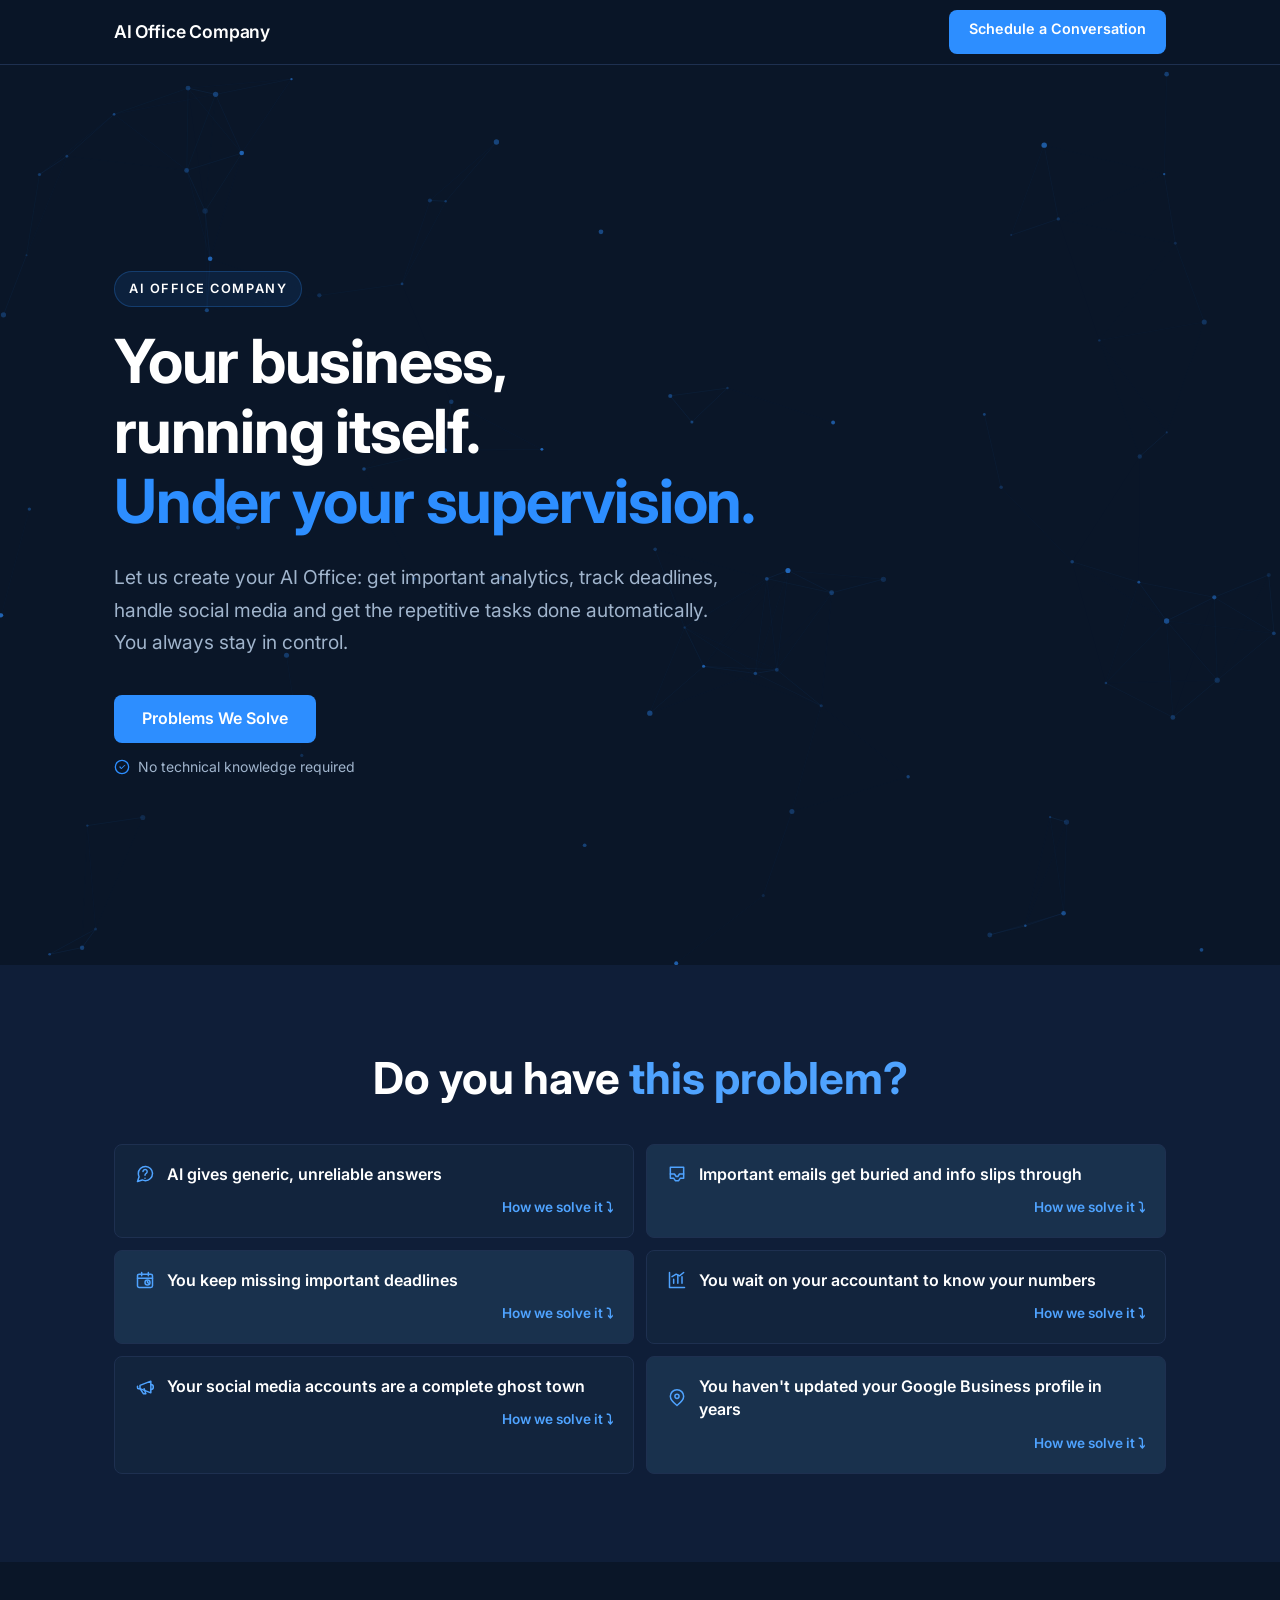
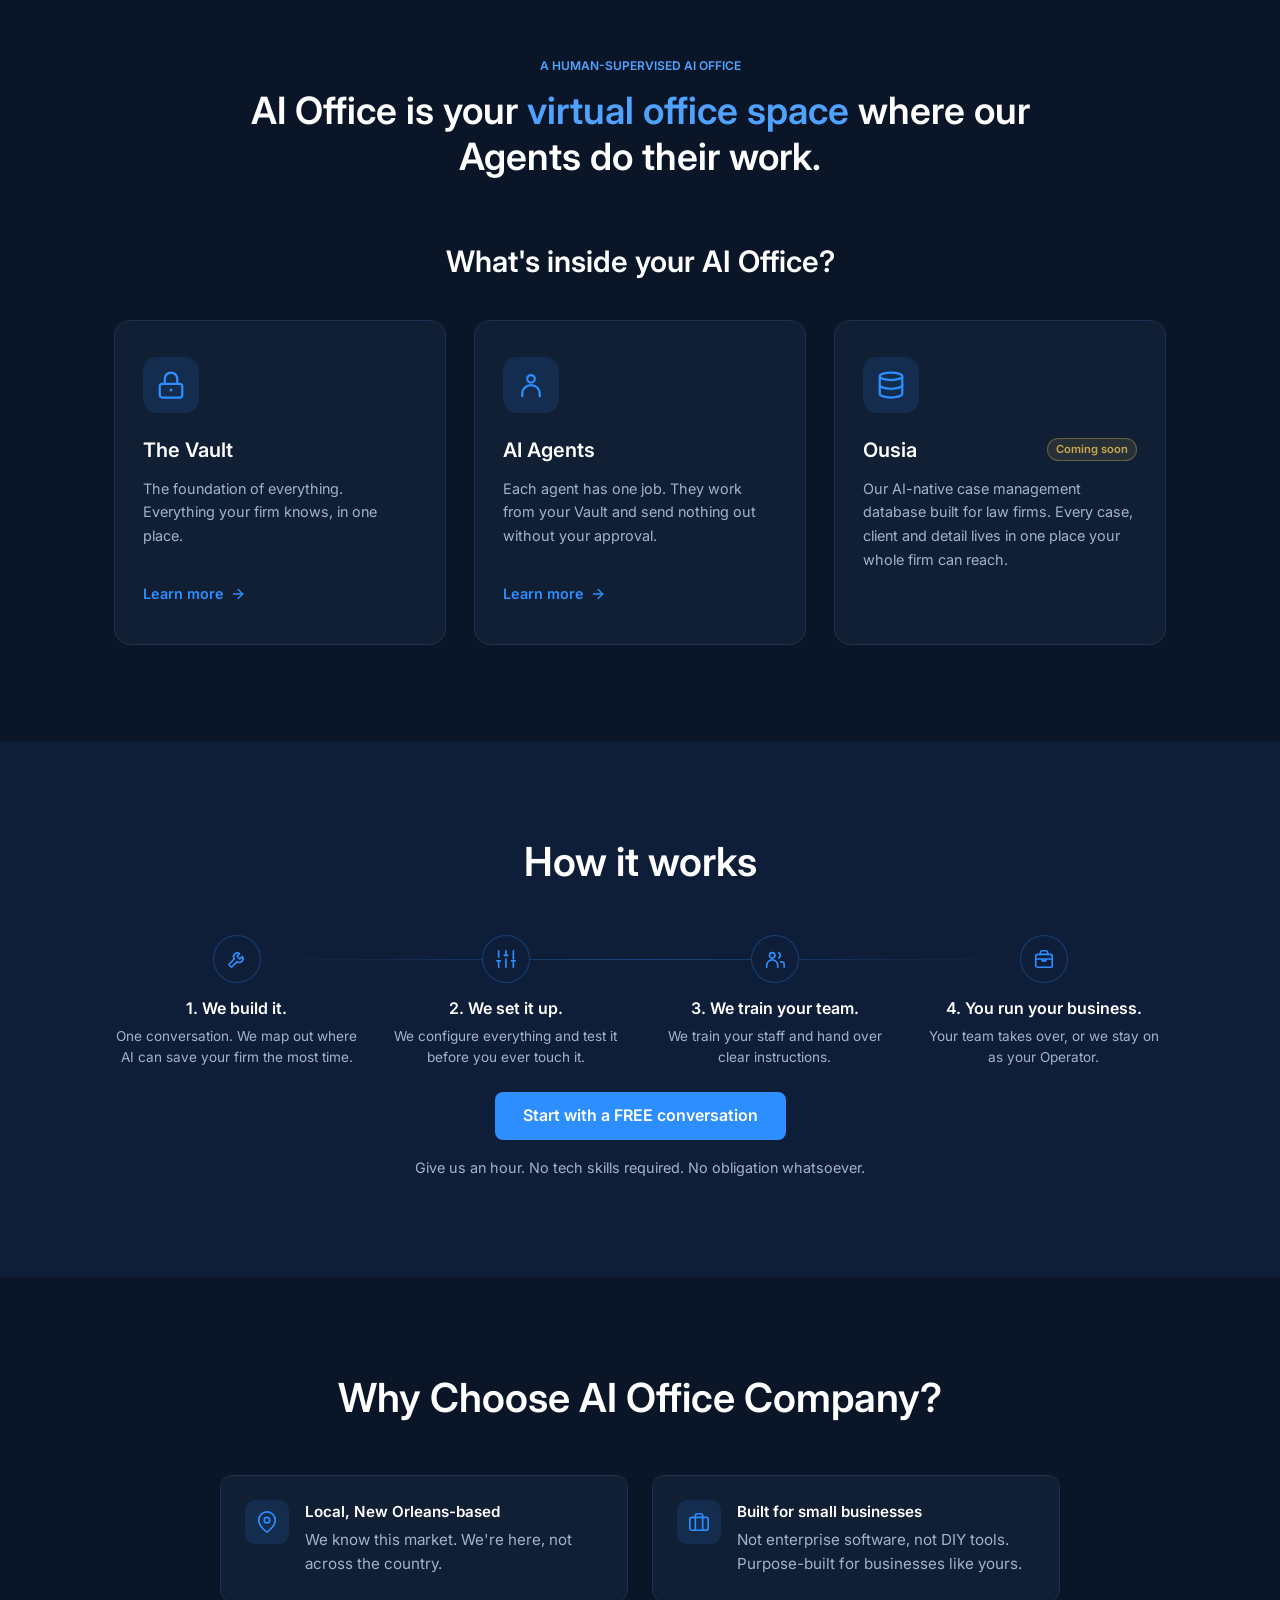
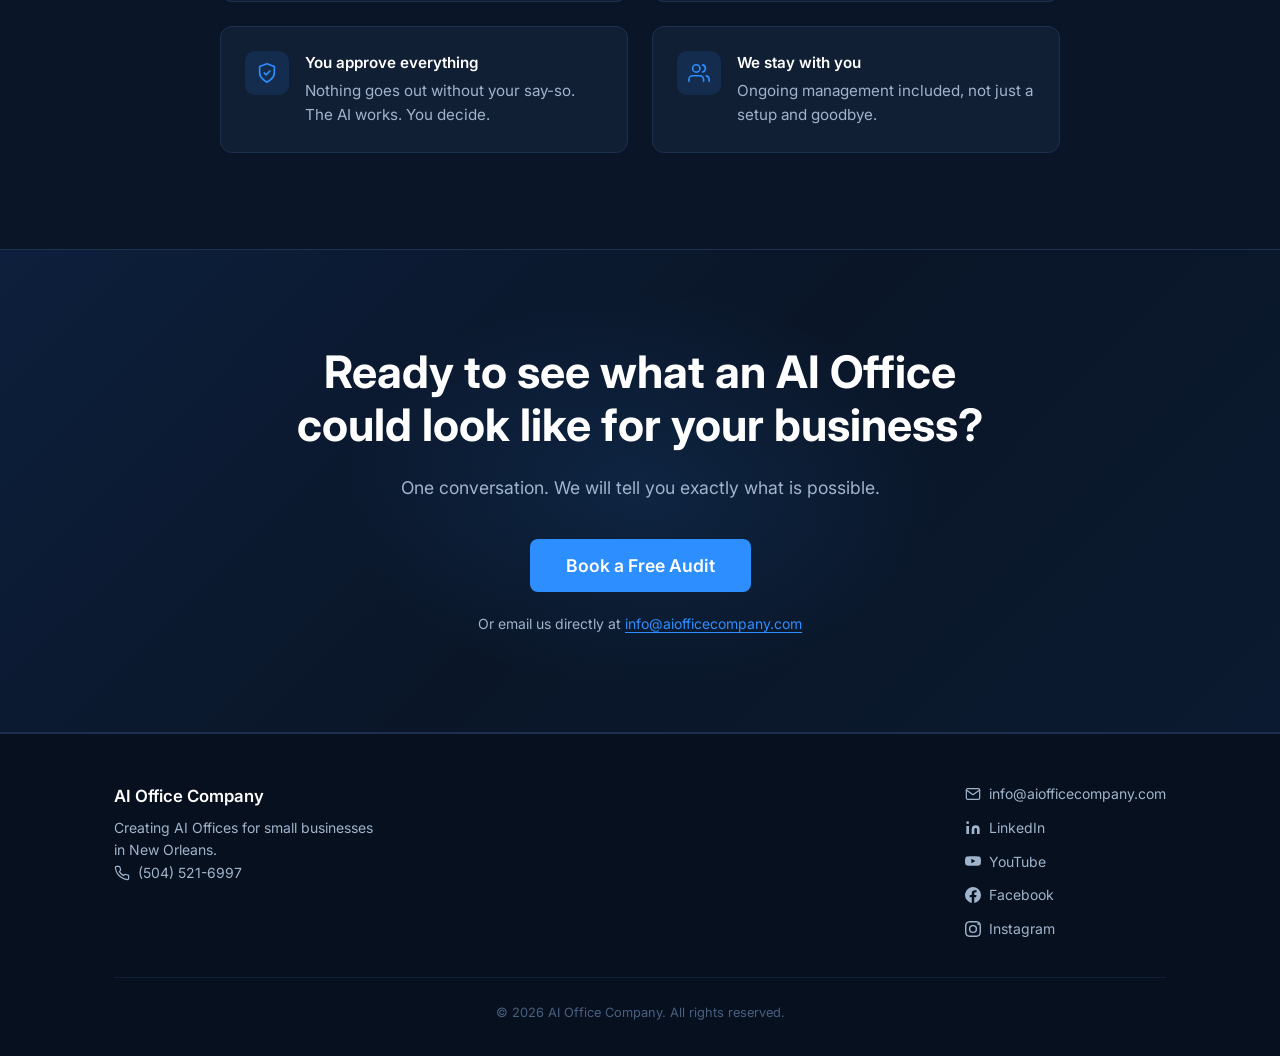
==== commit dda0cce9: "Update homepage messaging and pain points" ====
--- a/index.html
+++ b/index.html
@@ -270,16 +270,24 @@
     .pain-points-list {
       display: grid;
       grid-template-columns: repeat(2, minmax(0, 1fr));
-      align-items: start;
       gap: 12px;
     }
 
     .pain-point {
+      display: flex;
+      flex-direction: column;
       overflow: hidden;
       border: 1px solid var(--card-border);
       border-radius: 8px;
     }
 
+    @media (min-width: 601px) {
+      .pain-point:has(+ .pain-point[open]),
+      .pain-point[open] + .pain-point {
+        align-self: start;
+      }
+    }
+
     .pain-point:nth-child(4n + 1),
     .pain-point:nth-child(4n + 4) {
       background: #12243D;
@@ -298,6 +306,7 @@
       display: flex;
       flex-direction: column;
       align-items: stretch;
+      flex: 1;
       gap: 10px;
       padding: 18px 20px;
       cursor: pointer;
@@ -314,33 +323,36 @@
     }
 
     .pain-problem {
+      display: flex;
+      align-items: center;
+      gap: 12px;
       color: var(--text-primary);
       font-weight: 600;
       line-height: 1.45;
+      text-align: left;
+    }
+
+    .pain-icon {
+      width: 20px;
+      height: 20px;
+      flex: 0 0 20px;
+      color: var(--accent-hover);
+    }
+
+    .pain-problem > span {
+      flex: 1;
     }
 
     .pain-reveal {
+      position: relative;
       display: flex;
       align-items: center;
-      justify-content: space-between;
+      justify-content: flex-end;
+      margin-top: auto;
       gap: 12px;
       color: var(--accent-hover);
       font-size: 0.85rem;
       font-weight: 600;
-    }
-
-    .pain-chevron {
-      width: 8px;
-      height: 8px;
-      flex: 0 0 8px;
-      border-right: 2px solid currentColor;
-      border-bottom: 2px solid currentColor;
-      transform: rotate(45deg);
-      transition: transform 0.2s ease;
-    }
-
-    .pain-point[open] .pain-chevron {
-      transform: rotate(225deg);
     }
 
     .pain-detail {
@@ -1103,19 +1115,21 @@
     <canvas id="hero-canvas" aria-hidden="true"></canvas>
     <div class="container">
       <div class="hero-content">
-        <span class="hero-eyebrow">Ever had this experience?</span>
+        <span class="hero-eyebrow">AI OFFICE COMPANY</span>
         <h1 class="hero-headline">
-          You worked a full day and only billed <em> half of it.</em>
+          Your business,<br />running itself.<br />
+          <em>Under your supervision.</em>
         </h1>
         <p class="hero-sub">
-          What if the other half of your day went to billable work? <br>AI Office puts agents to work on everything else.
+          Let us create your AI Office: get important analytics, track deadlines, handle social media
+          and get the repetitive tasks done automatically. You always stay in control.
         </p>
         <div class="hero-cta-group">
-          <a href="https://docs.google.com/forms/d/e/1FAIpQLSelwxgPQoNHog9On9Gfm08sV-nHhhvpwXgxcnyUw-kU88Uh2g/viewform"
+          <a href="#pain-points"
              class="btn"
              target="_blank"
              rel="noopener noreferrer">
-            See How It Works
+            Problems We Solve
           </a>
           <span class="hero-supporting">No technical knowledge required</span>
         </div>
@@ -1136,58 +1150,48 @@
       <div class="pain-points-list">
         <details class="pain-point">
           <summary>
-            <span class="pain-problem">Information keeps getting lost in your office</span>
-            <span class="pain-reveal">Here's how we solve it <span class="pain-chevron" aria-hidden="true"></span></span>
+            <span class="pain-problem"><svg class="pain-icon" viewBox="0 0 24 24" fill="none" stroke="currentColor" stroke-width="1.8" stroke-linecap="round" stroke-linejoin="round" aria-hidden="true"><path d="M21 11.5a8.5 8.5 0 0 1-8.5 8.5 8.4 8.4 0 0 1-3.8-.9L3 21l1.9-5.7a8.4 8.4 0 0 1-.9-3.8A8.5 8.5 0 0 1 12.5 3h.5a8.5 8.5 0 0 1 8 8z"/><path d="M9.6 9a2.5 2.5 0 1 1 4.3 1.8c-.9.9-1.9 1.2-1.9 2.7"/><path d="M12 17h.01"/></svg><span>AI gives generic, unreliable answers</span></span>
+            <span class="pain-reveal">How we solve it ⤵</span>
           </summary>
           <div class="pain-detail">
-            <span class="pain-explanation"><strong>Agents</strong> capture incoming information, send it to the Vault and make sure it's handled.</span>
-            <strong class="pain-outcome">Nothing slips through again.</strong>
+            <span class="pain-explanation">The <strong>Vault</strong> gives every Agent your business' facts and your rules.</span>
+            <strong class="pain-outcome">Get answers that fit your firm.</strong>
           </div>
         </details>
         <details class="pain-point">
           <summary>
-            <span class="pain-problem">AI gives you generic or unreliable answers</span>
-            <span class="pain-reveal">Here's how we solve it <span class="pain-chevron" aria-hidden="true"></span></span>
+            <span class="pain-problem"><svg class="pain-icon" viewBox="0 0 24 24" fill="none" stroke="currentColor" stroke-width="1.8" stroke-linecap="round" stroke-linejoin="round" aria-hidden="true"><path d="M4 4h16v13h-4l-2 3h-4l-2-3H4z"/><path d="M4 12h5l2 3h2l2-3h5"/></svg><span>Important emails get buried and info slips through</span></span>
+            <span class="pain-reveal">How we solve it ⤵</span>
           </summary>
           <div class="pain-detail">
-            <span class="pain-explanation">The <strong>Vault</strong> holds everything your firm knows, plus the instructions your AI follows. Every agent knows what it's working with and exactly how your firm wants it done.</span>
-            <strong class="pain-outcome">Get answers that fit your firm.</strong>
+            <span class="pain-explanation">The <strong>Email Agent</strong> sorts every message, drafts replies your way, and files it in your Vault.</span>
+            <strong class="pain-outcome">Nothing slips through again.</strong>
           </div>
         </details>
         <details class="pain-point">
           <summary>
-            <span class="pain-problem">Important emails buried in piles</span>
-            <span class="pain-reveal">Here's how we solve it <span class="pain-chevron" aria-hidden="true"></span></span>
+            <span class="pain-problem"><svg class="pain-icon" viewBox="0 0 24 24" fill="none" stroke="currentColor" stroke-width="1.8" stroke-linecap="round" stroke-linejoin="round" aria-hidden="true"><rect x="3" y="5" width="18" height="16" rx="2"/><path d="M16 3v4M8 3v4M3 10h18"/><circle cx="15" cy="15" r="3"/><path d="M15 13.5V15l1.2.8"/></svg><span>You keep missing important deadlines</span></span>
+            <span class="pain-reveal">How we solve it ⤵</span>
           </summary>
           <div class="pain-detail">
-            <span class="pain-explanation">The <strong>Email Agent</strong> sorts your inbox, flags what matters and drafts the replies.</span>
-            <strong class="pain-outcome">See only what needs you.</strong>
+            <span class="pain-explanation">The <strong>Case Manager</strong> tracks every deadline and flags it early.</span>
+            <strong class="pain-outcome">Never miss an important meeting.</strong>
           </div>
         </details>
         <details class="pain-point">
           <summary>
-            <span class="pain-problem">You missed an important deadline</span>
-            <span class="pain-reveal">Here's how we solve it <span class="pain-chevron" aria-hidden="true"></span></span>
+            <span class="pain-problem"><svg class="pain-icon" viewBox="0 0 24 24" fill="none" stroke="currentColor" stroke-width="1.8" stroke-linecap="round" stroke-linejoin="round" aria-hidden="true"><path d="M3 3v18h18"/><path d="M8 16v-5M13 16V6M18 16v-8"/><path d="m6 8 5-3 4 2 5-4"/></svg><span>You wait on your accountant to know your numbers</span></span>
+            <span class="pain-reveal">How we solve it ⤵</span>
           </summary>
           <div class="pain-detail">
-            <span class="pain-explanation">The <strong>Case Manager</strong> tracks every deadline and flags it early.</span>
-            <strong class="pain-outcome">Never miss a date.</strong>
+            <span class="pain-explanation">The <strong>Cashflow Manager</strong> shows what's coming in, what's overdue, and reports on the month.</span>
+            <strong class="pain-outcome">Know where your money stands.</strong>
           </div>
         </details>
         <details class="pain-point">
           <summary>
-            <span class="pain-problem">You wait until the accountant shows you financial reports</span>
-            <span class="pain-reveal">Here's how we solve it <span class="pain-chevron" aria-hidden="true"></span></span>
-          </summary>
-          <div class="pain-detail">
-            <span class="pain-explanation">The <strong>Cashflow Manager</strong> shows what's coming in and what's overdue, and reports on the whole month.</span>
-            <strong class="pain-outcome">Know where your money stands.</strong>
-          </div>
-        </details>
-        <details class="pain-point">
-          <summary>
-            <span class="pain-problem">Your social pages are a complete ghost town</span>
-            <span class="pain-reveal">Here's how we solve it <span class="pain-chevron" aria-hidden="true"></span></span>
+            <span class="pain-problem"><svg class="pain-icon" viewBox="0 0 24 24" fill="none" stroke="currentColor" stroke-width="1.8" stroke-linecap="round" stroke-linejoin="round" aria-hidden="true"><path d="M3 11v2a1 1 0 0 0 1 1h2l4 6h3l-2-6"/><path d="M6 14V10l13-5v14l-13-5"/><path d="M19 9a3 3 0 0 1 0 6"/></svg><span>Your social media accounts are a complete ghost town</span></span>
+            <span class="pain-reveal">How we solve it ⤵</span>
           </summary>
           <div class="pain-detail">
             <span class="pain-explanation">The <strong>Social Media Marketing Manager</strong> writes and schedules posts for your approval.</span>
@@ -1196,22 +1200,12 @@
         </details>
         <details class="pain-point">
           <summary>
-            <span class="pain-problem">Your Google profile looks outdated and you haven't touched it in years</span>
-            <span class="pain-reveal">Here's how we solve it <span class="pain-chevron" aria-hidden="true"></span></span>
+            <span class="pain-problem"><svg class="pain-icon" viewBox="0 0 24 24" fill="none" stroke="currentColor" stroke-width="1.8" stroke-linecap="round" stroke-linejoin="round" aria-hidden="true"><path d="M20 10c0 5-8 11-8 11S4 15 4 10a8 8 0 1 1 16 0Z"/><circle cx="12" cy="10" r="2.5"/></svg><span>You haven't updated your Google Business profile in years</span></span>
+            <span class="pain-reveal">How we solve it ⤵</span>
           </summary>
           <div class="pain-detail">
-            <span class="pain-explanation">The <strong>Google Business Listing Promotion Agent</strong> keeps your profile fresh</span>
+            <span class="pain-explanation">The <strong>Google Business Listing Promotion Agent</strong> keeps your profile fresh with regular updates and optimizations.</span>
             <strong class="pain-outcome">Get found first.</strong>
-          </div>
-        </details>
-        <details class="pain-point">
-          <summary>
-            <span class="pain-problem">Your firm has more work than hours, and you're paying a lot of staff just to keep up</span>
-            <span class="pain-reveal">Here's how we solve it <span class="pain-chevron" aria-hidden="true"></span></span>
-          </summary>
-          <div class="pain-detail">
-            <span class="pain-explanation">Your AI Office agents take over the repetitive work your staff is stretched thin on.</span>
-            <strong class="pain-outcome">Grow without adding headcount.</strong>
           </div>
         </details>
       </div>
@@ -1545,7 +1539,7 @@
           </div>
           <div class="trust-text">
             <strong>We stay with you</strong>
-            Ongoing management included — not just a setup and goodbye.
+            Ongoing management included, not just a setup and goodbye.
           </div>
         </div>
       </div>
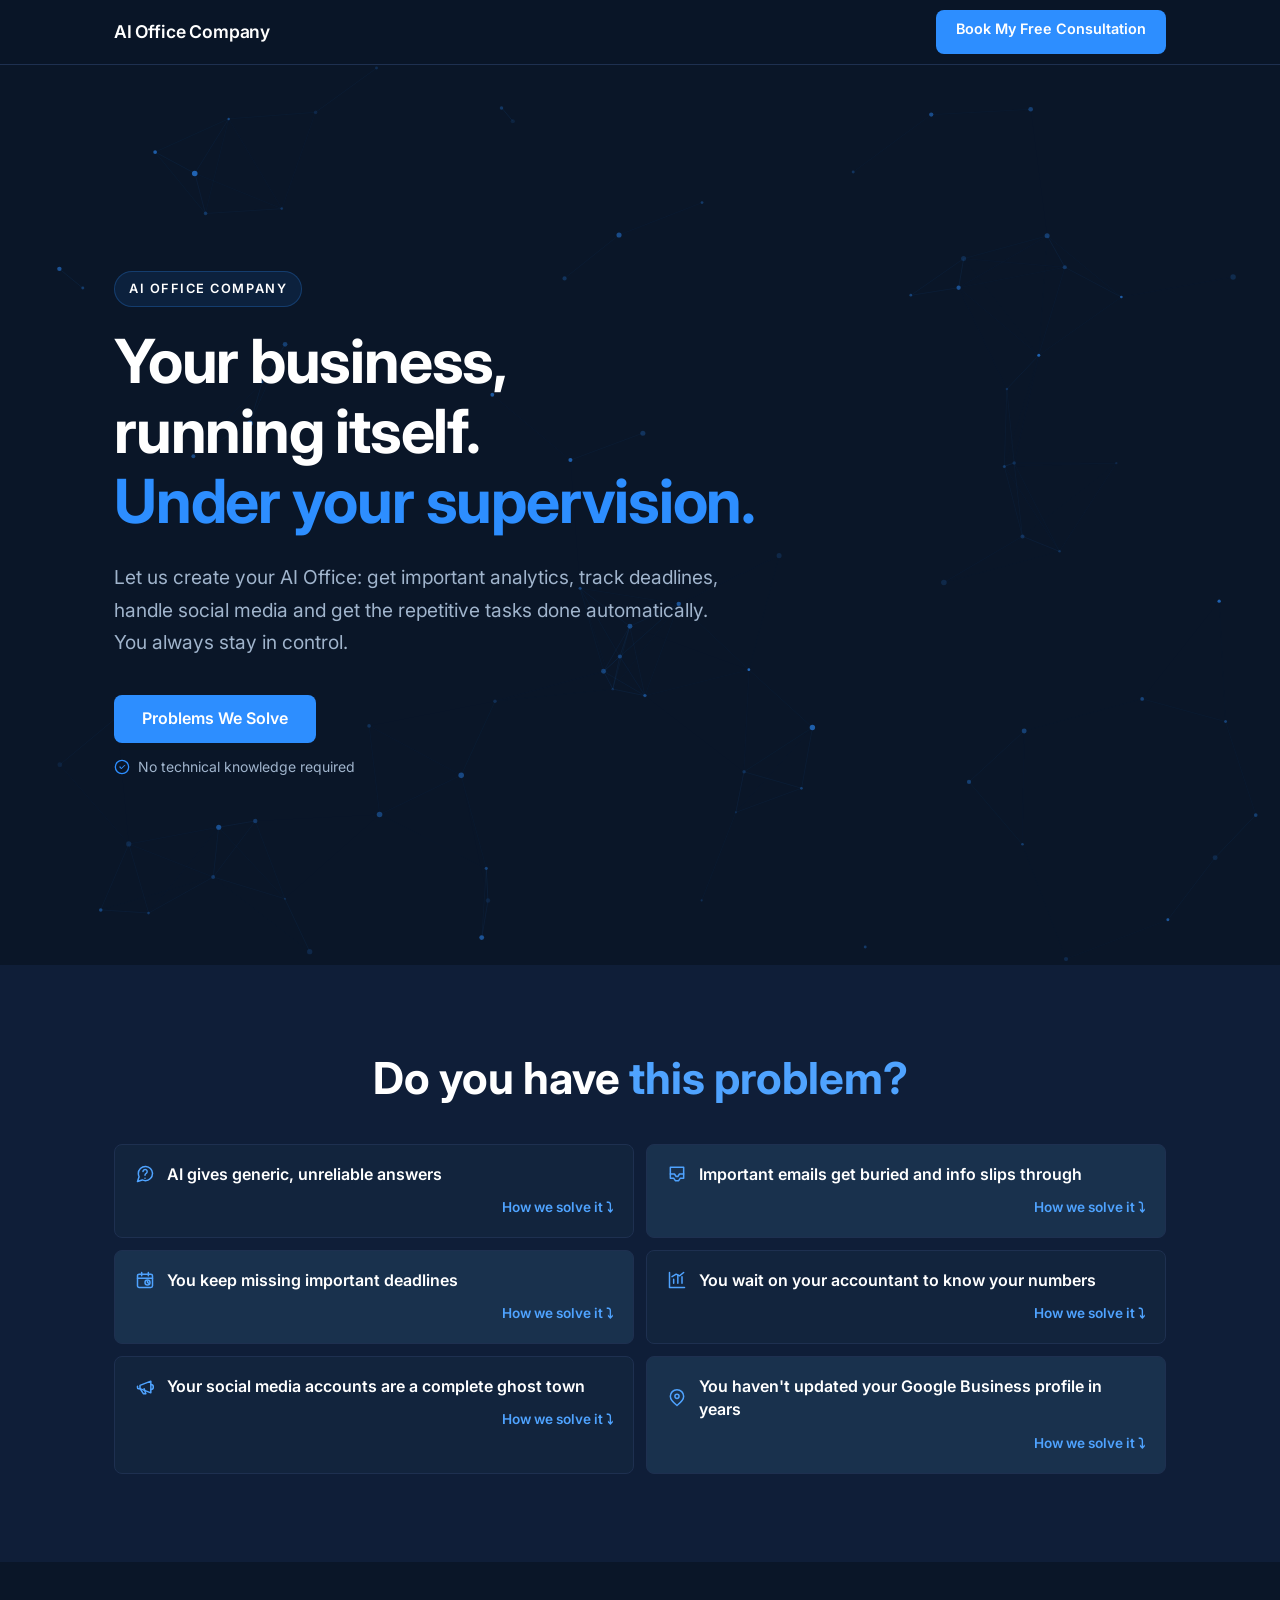
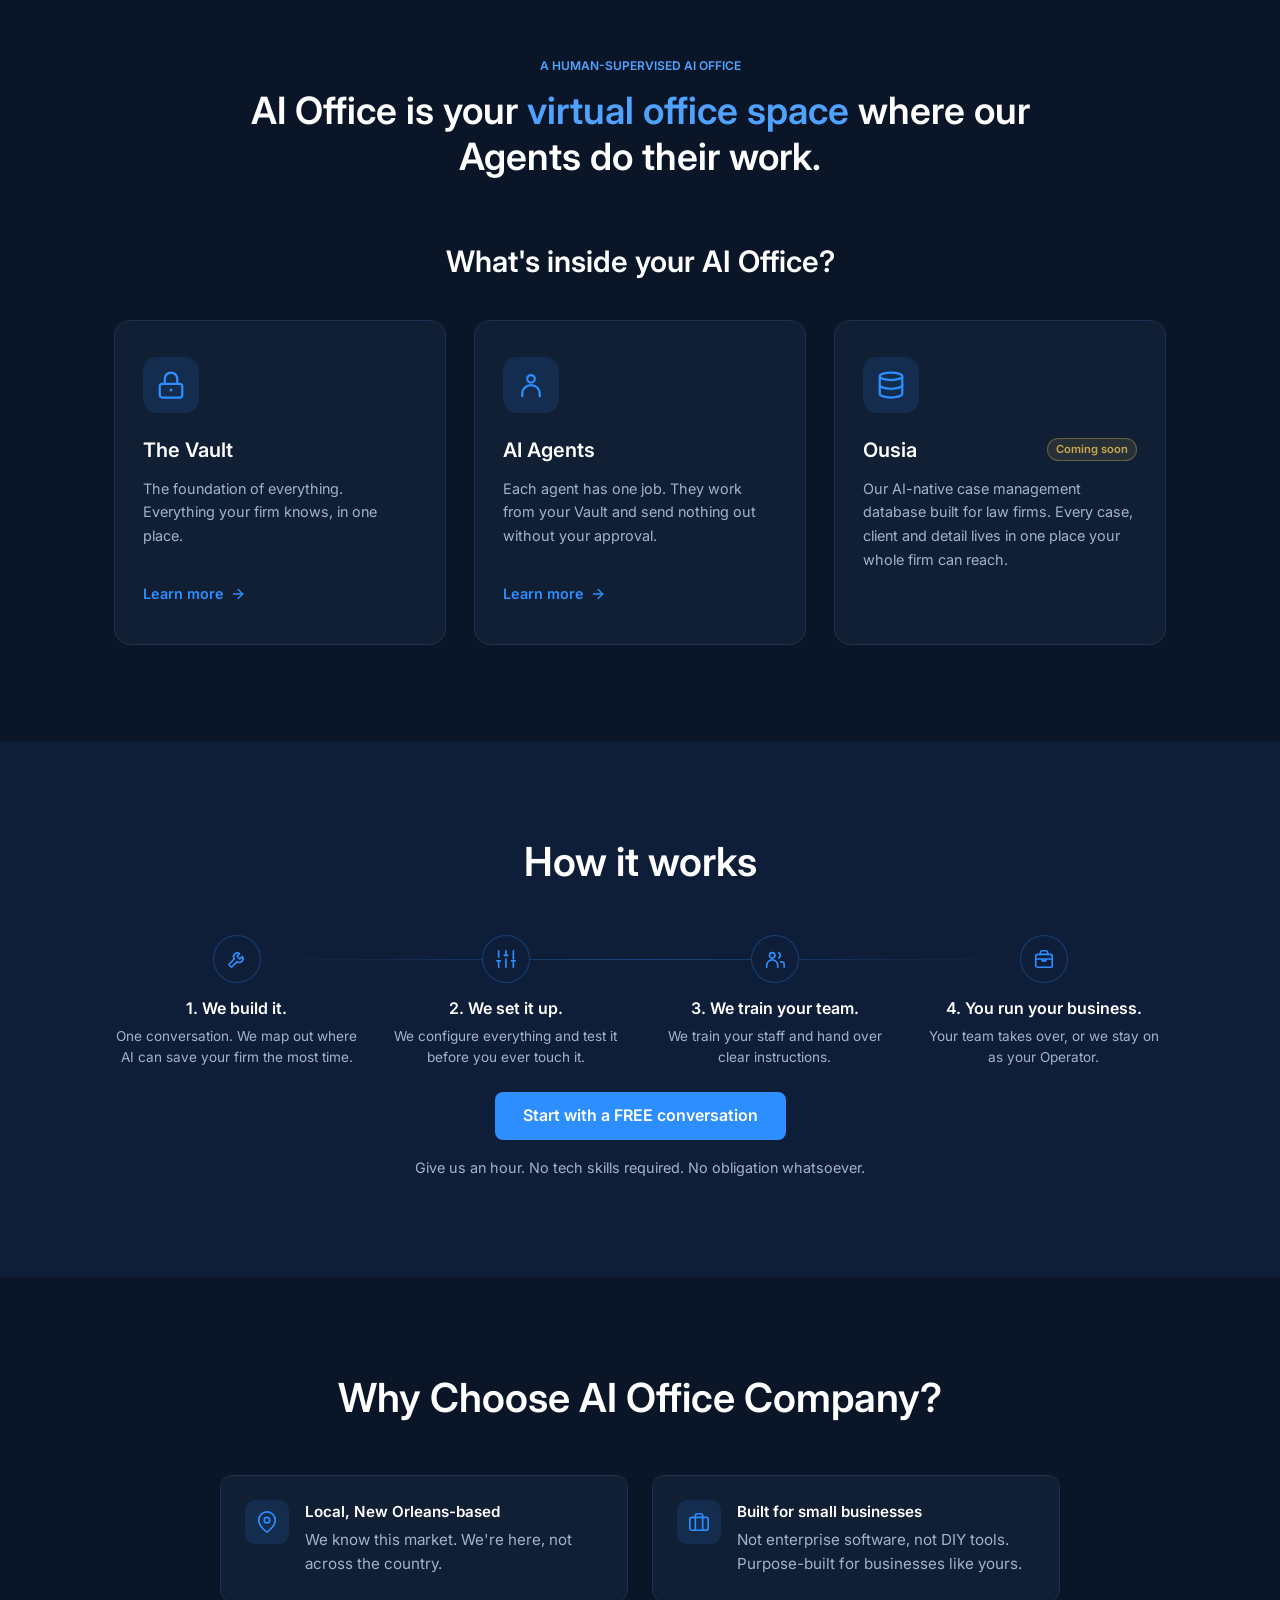
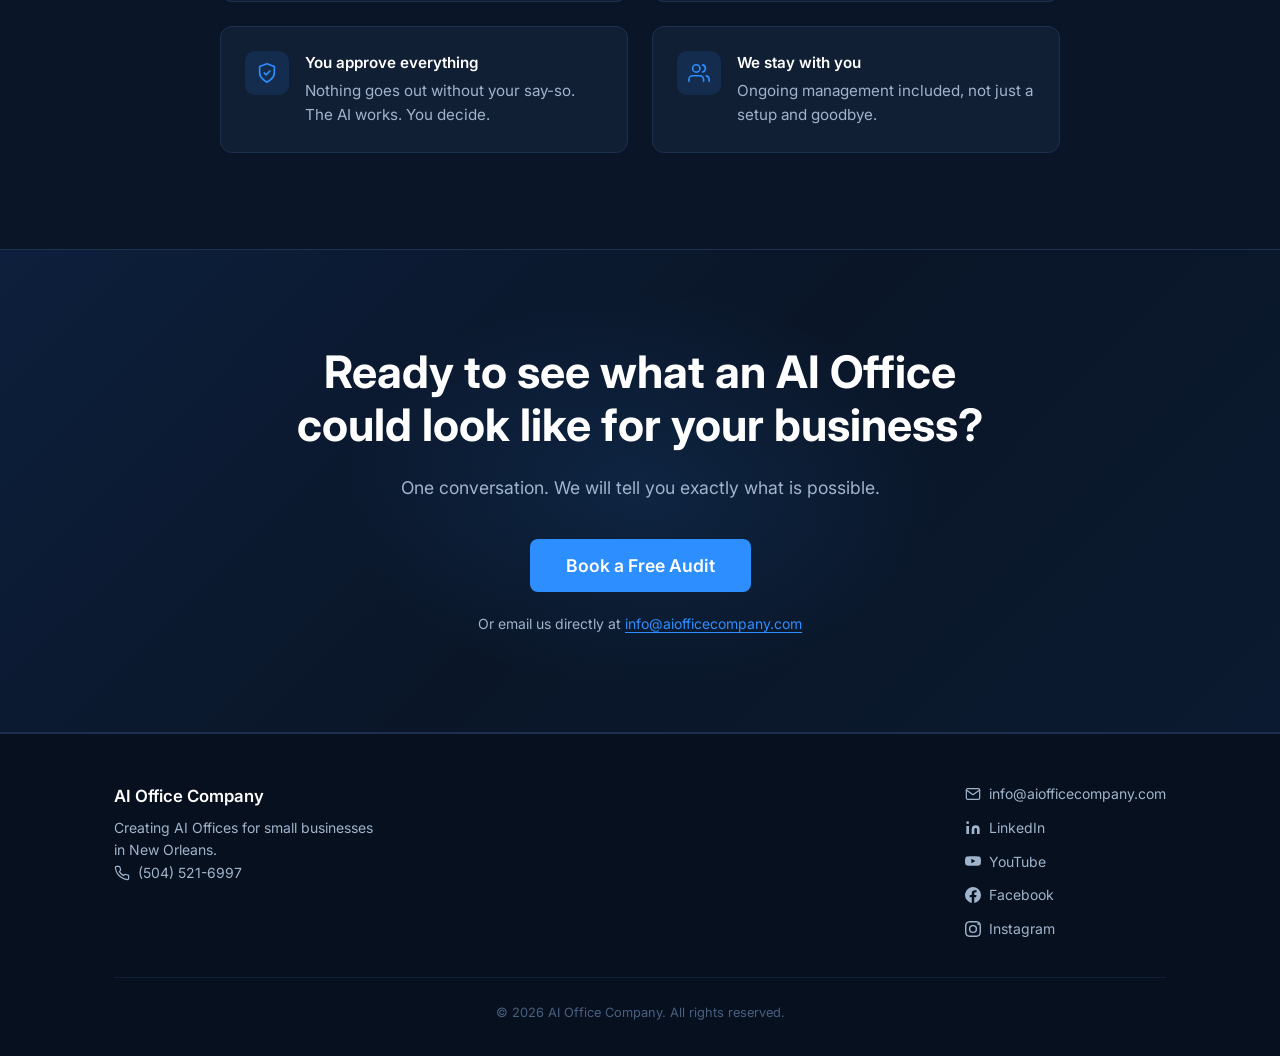
==== commit d18702d8: "Update homepage calls to action" ====
--- a/index.html
+++ b/index.html
@@ -1102,7 +1102,7 @@
            class="btn nav-cta"
            target="_blank"
            rel="noopener noreferrer">
-          Schedule a Conversation
+          Book My Free Consultation
         </a>
       </div>
     </div>
@@ -1126,9 +1126,7 @@
         </p>
         <div class="hero-cta-group">
           <a href="#pain-points"
-             class="btn"
-             target="_blank"
-             rel="noopener noreferrer">
+             class="btn">
             Problems We Solve
           </a>
           <span class="hero-supporting">No technical knowledge required</span>
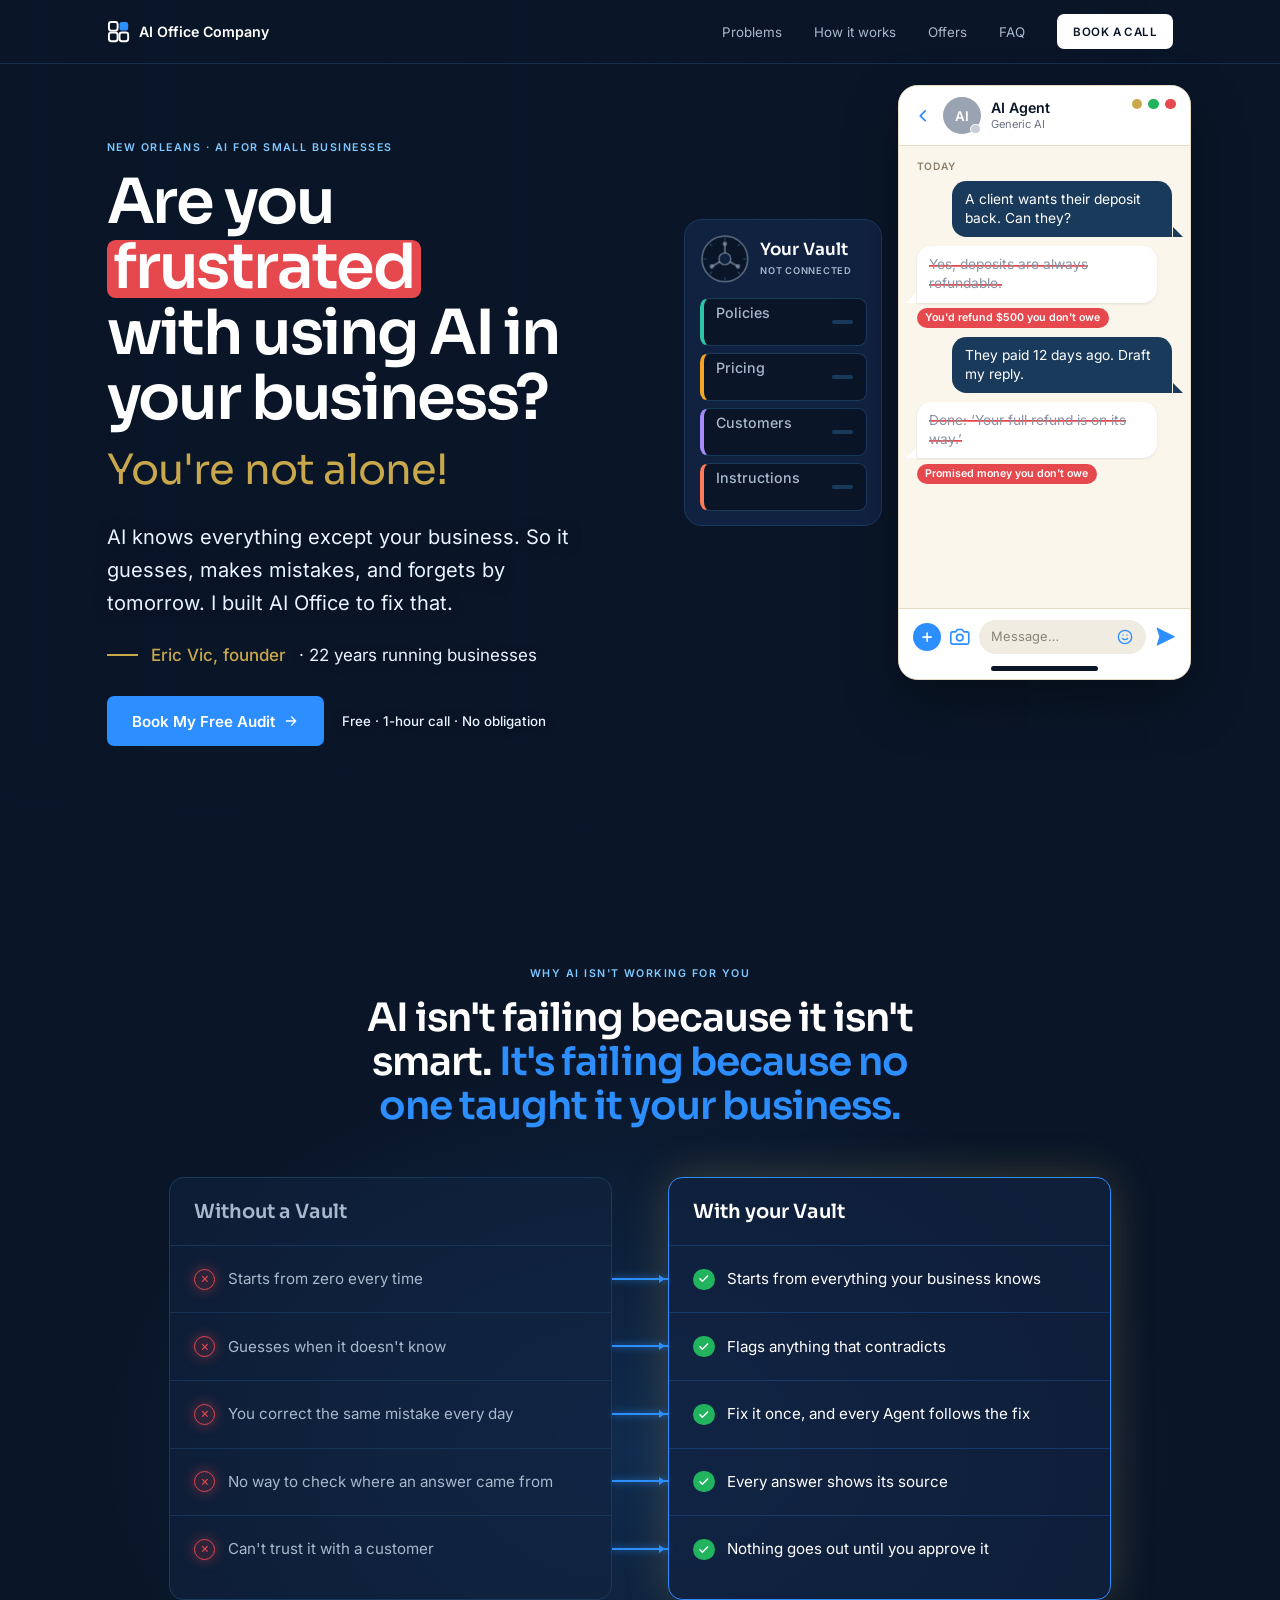
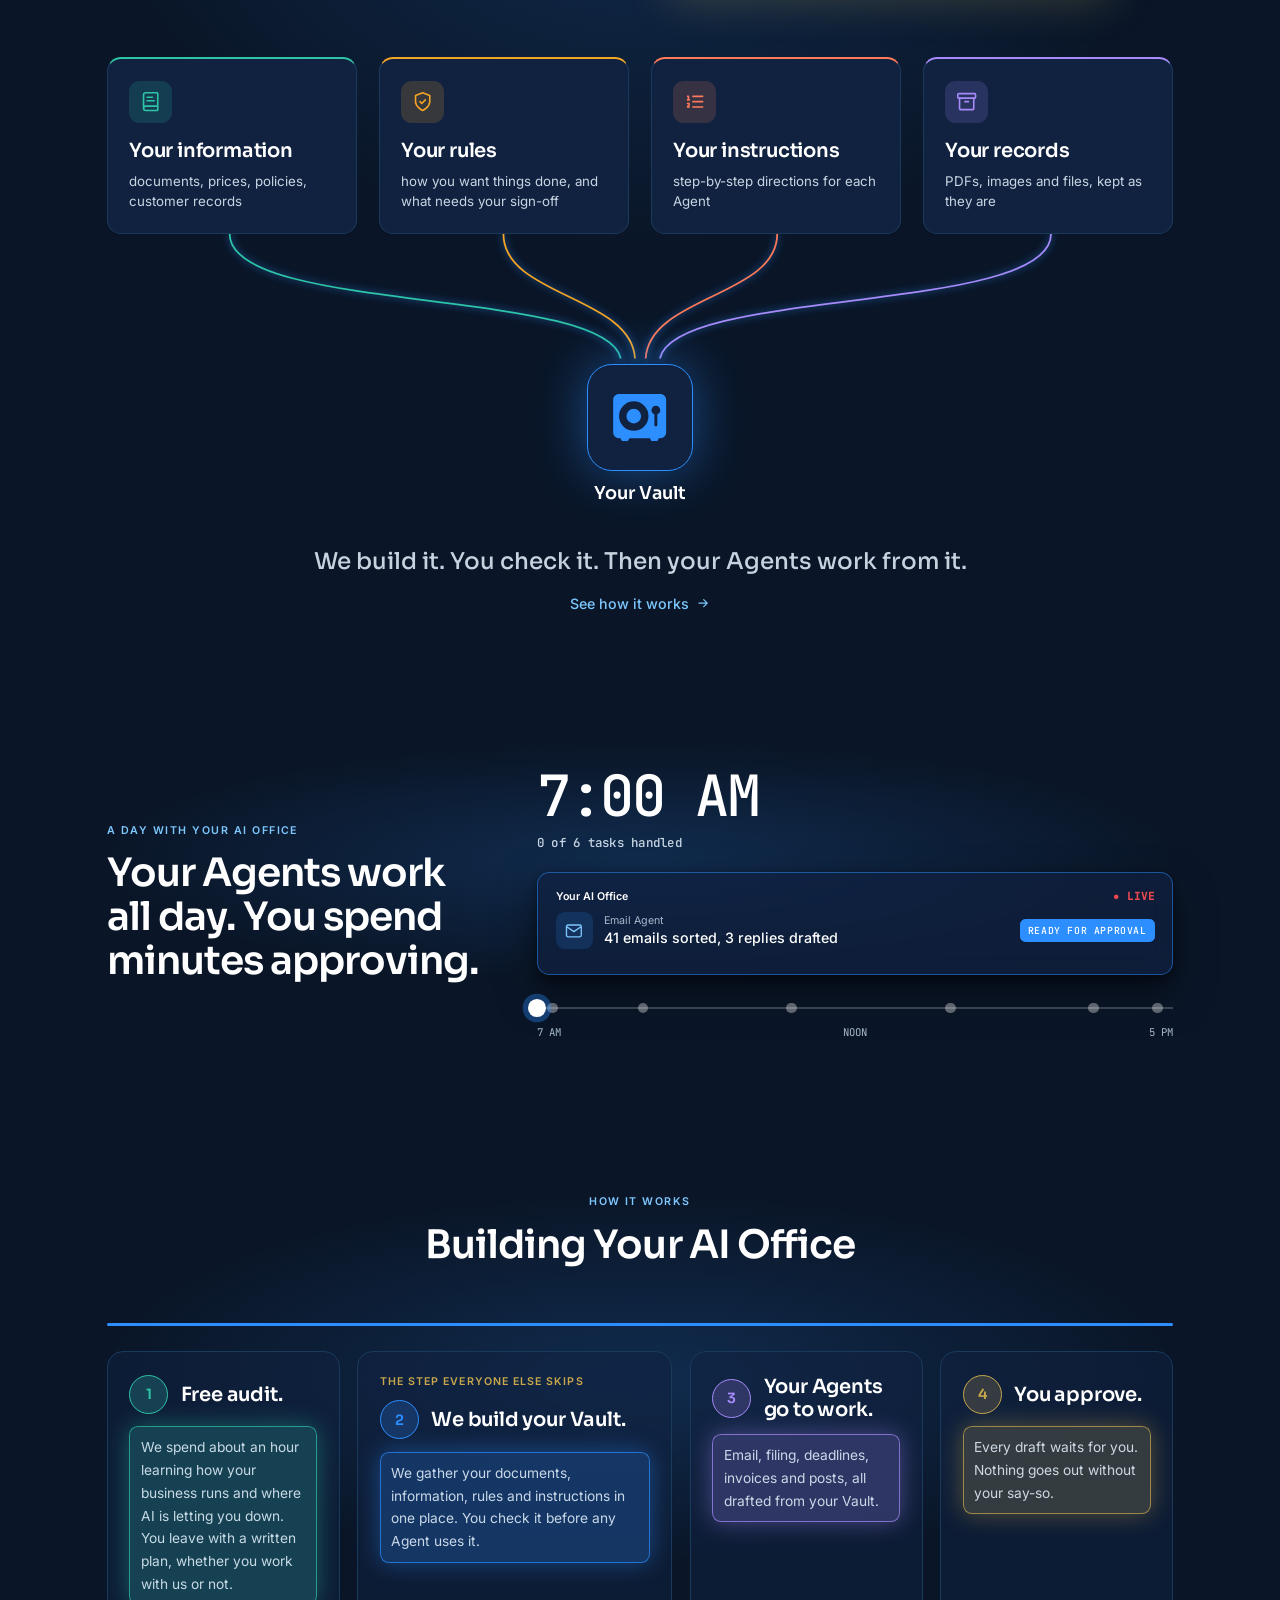
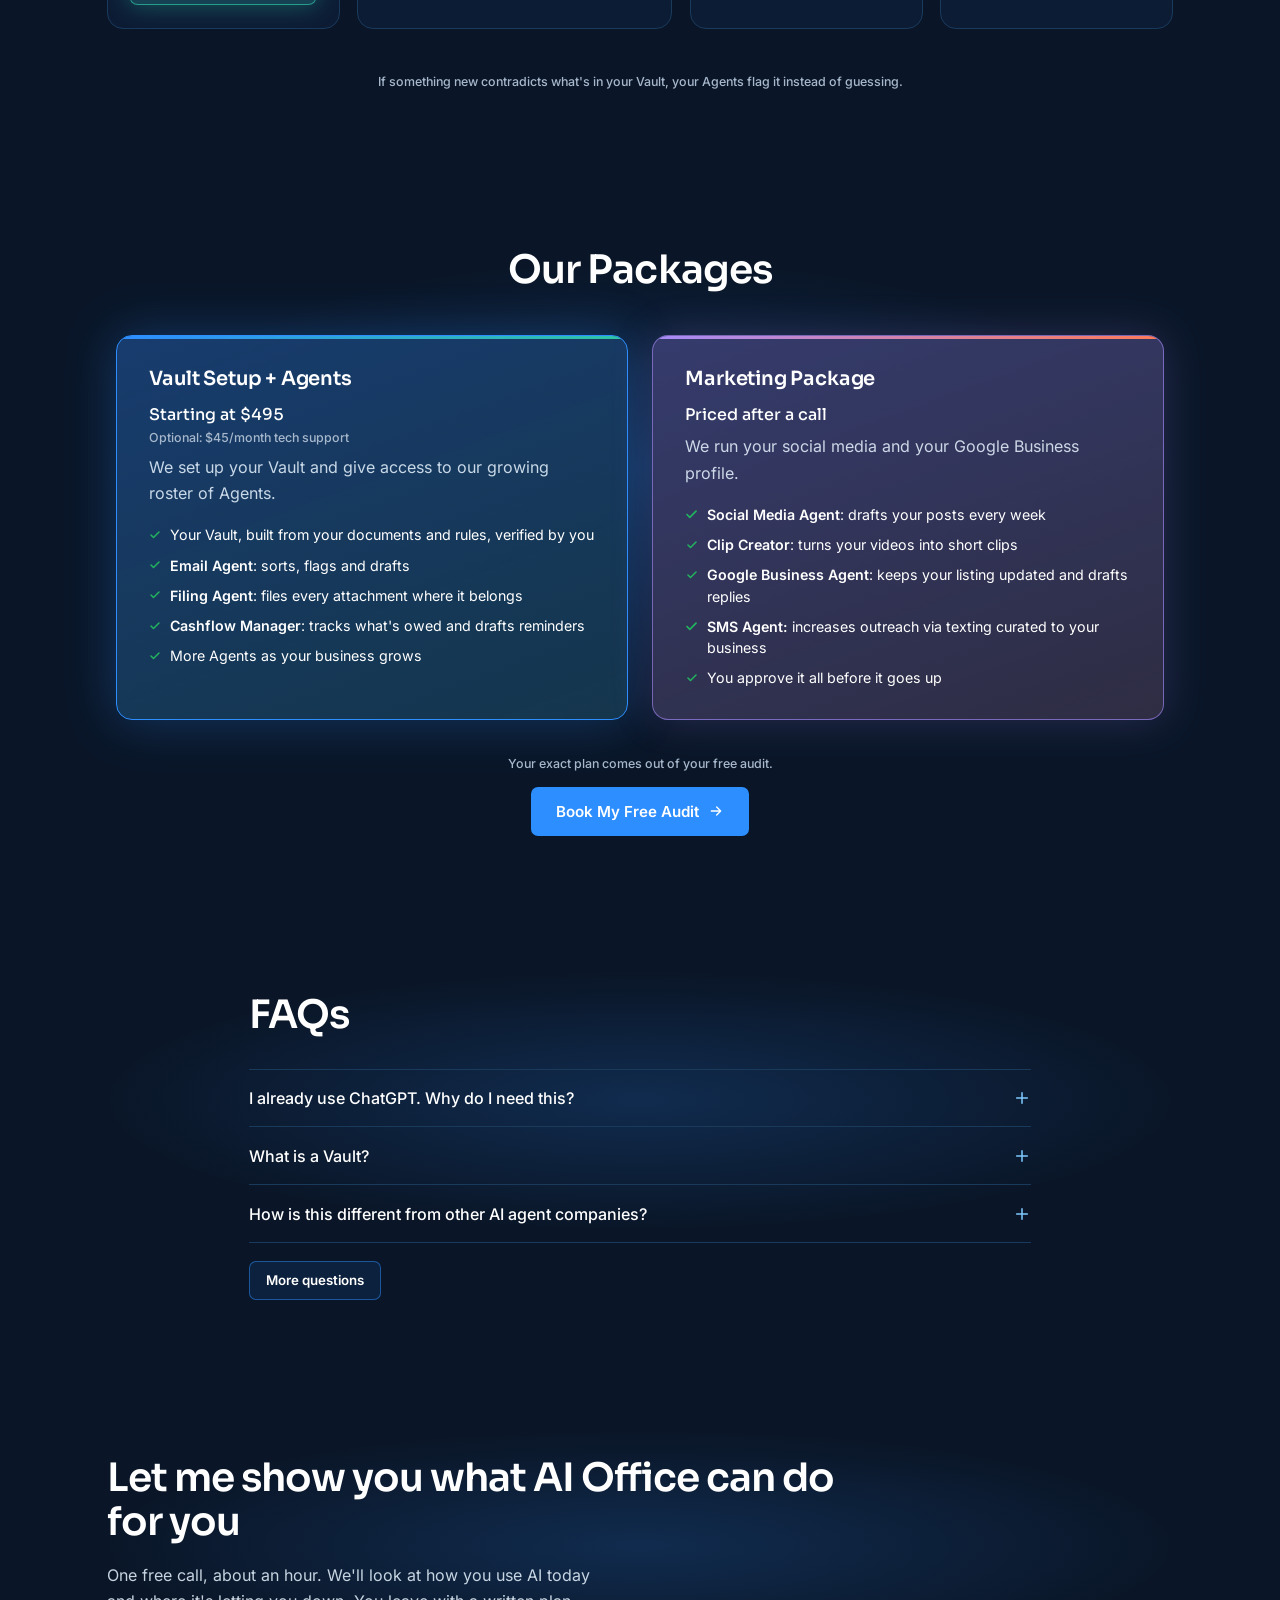
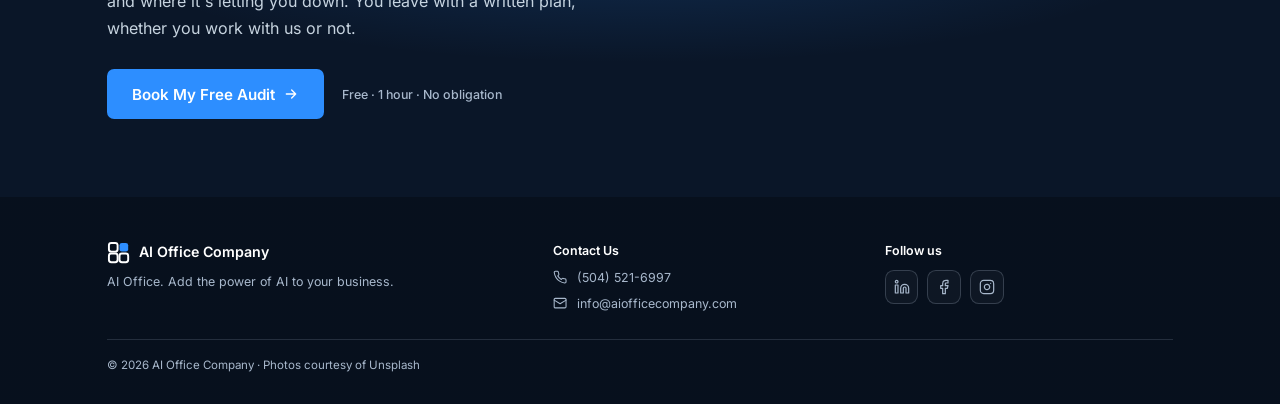
==== commit a44d2980: "Rebuild homepage as v3 (Vault-first redesign) Replace the single-file site with the new Claude Desig" ====
--- a/index.html
+++ b/index.html
@@ -1,1841 +1,382 @@
 <!DOCTYPE html>
 <html lang="en">
 <head>
-  <meta charset="UTF-8" />
-  <meta name="viewport" content="width=device-width, initial-scale=1.0" />
-  <meta name="google-site-verification" content="BXFeOpIIANb9r4f9pk23dGheMgLdwfYV752r-j9QCbo" />
-  <!-- Google tag (gtag.js) -->
-  <script async src="https://www.googletagmanager.com/gtag/js?id=G-YNQ750PL7S"></script>
-  <script>
-    window.dataLayer = window.dataLayer || [];
-    function gtag(){dataLayer.push(arguments);}
-    gtag('js', new Date());
-    gtag('config', 'G-YNQ750PL7S');
-  </script>
-  <title>AI Office Company — AI Offices for Small Businesses in New Orleans</title>
-  <meta name="description" content="AI Office Company creates AI Offices for small businesses in New Orleans. Get analytics, advice, and automated tasks — all under your supervision." />
-
-  <!-- Inter font from Google Fonts CDN via cdnjs-compatible approach (system fallback included) -->
-  <link rel="preconnect" href="https://fonts.googleapis.com" />
-  <link rel="preconnect" href="https://fonts.gstatic.com" crossorigin />
-  <link href="https://fonts.googleapis.com/css2?family=Inter:wght@400;500;600;700&display=swap" rel="stylesheet" />
-
-  <style>
-    /* ============================================================
-       RESET & BASE
-    ============================================================ */
-    *, *::before, *::after {
-      box-sizing: border-box;
-      margin: 0;
-      padding: 0;
-    }
-
-    :root {
-      --bg-primary:    #0A1628;
-      --bg-secondary:  #0F1E38;
-      --accent:        #2D8EFF;
-      --accent-hover:  #4FA3FF;
-      --text-primary:  #FFFFFF;
-      --text-secondary:#A0B4CC;
-      --card-bg:       #111F35;
-      --card-border:   #1E3050;
-      --font: 'Inter', -apple-system, BlinkMacSystemFont, 'Segoe UI', sans-serif;
-    }
-
-    html {
-      scroll-behavior: smooth;
-    }
-
-    body {
-      background: var(--bg-primary);
-      color: var(--text-primary);
-      font-family: var(--font);
-      font-size: 16px;
-      line-height: 1.7;
-      -webkit-font-smoothing: antialiased;
-    }
-
-    img { display: block; max-width: 100%; }
-    a { color: inherit; text-decoration: none; }
-
-    /* ============================================================
-       UTILITY
-    ============================================================ */
-    .container {
-      width: 100%;
-      max-width: 1100px;
-      margin: 0 auto;
-      padding: 0 24px;
-    }
-
-    .btn {
-      display: inline-block;
-      background: var(--accent);
-      color: #fff;
-      font-family: var(--font);
-      font-size: 1rem;
-      font-weight: 600;
-      padding: 14px 28px;
-      border-radius: 8px;
-      border: none;
-      cursor: pointer;
-      transition: background 0.2s ease, transform 0.15s ease, box-shadow 0.2s ease;
-      text-align: center;
-      min-height: 48px;
-      line-height: 1.2;
-    }
-    .btn:hover, .btn:focus-visible {
-      background: var(--accent-hover);
-      transform: translateY(-1px);
-      box-shadow: 0 8px 24px rgba(45, 142, 255, 0.35);
-      outline: none;
-    }
-    .btn:active {
-      transform: translateY(0);
-    }
-
-    .section-heading {
-      font-size: clamp(1.75rem, 4vw, 2.5rem);
-      font-weight: 600;
-      line-height: 1.25;
-      margin-bottom: 16px;
-    }
-
-    .section-sub {
-      color: var(--text-secondary);
-      font-size: 1.1rem;
-      max-width: 680px;
-    }
-
-    /* ============================================================
-       NAVIGATION
-    ============================================================ */
-    #navbar {
-      position: sticky;
-      top: 0;
-      z-index: 100;
-      background: rgba(10, 22, 40, 0.92);
-      backdrop-filter: blur(12px);
-      -webkit-backdrop-filter: blur(12px);
-      border-bottom: 1px solid var(--card-border);
-    }
-
-    .nav-inner {
-      display: flex;
-      align-items: center;
-      justify-content: space-between;
-      height: 64px;
-    }
-
-    .nav-logo {
-      font-size: 1.1rem;
-      font-weight: 600;
-      color: var(--text-primary);
-      letter-spacing: -0.01em;
-    }
-
-    .nav-cta {
-      padding: 10px 20px;
-      font-size: 0.9rem;
-      min-height: 44px;
-    }
-
-    /* ============================================================
-       HERO
-    ============================================================ */
-    #hero {
-      position: relative;
-      min-height: 100svh;
-      display: flex;
-      align-items: center;
-      overflow: hidden;
-      padding: 80px 0 60px;
-    }
-
-    /* Animated canvas background */
-    #hero-canvas {
-      position: absolute;
-      inset: 0;
-      width: 100%;
-      height: 100%;
-      pointer-events: none;
-    }
-
-    .hero-content {
-      position: relative;
-      z-index: 2;
-      max-width: 760px;
-    }
-
-    .hero-eyebrow {
-      display: inline-block;
-      font-size: 0.8rem;
-      font-weight: 600;
-      letter-spacing: 0.12em;
-      text-transform: uppercase;
-      color: white;
-      margin-bottom: 20px;
-      background: rgba(45, 142, 255, 0.1);
-      padding: 6px 14px;
-      border-radius: 20px;
-      border: 1px solid rgba(45, 142, 255, 0.25);
-    }
-
-    .hero-headline {
-      font-size: clamp(2.2rem, 6vw, 3.8rem);
-      font-weight: 700;
-      line-height: 1.15;
-      letter-spacing: -0.02em;
-      margin-bottom: 24px;
-    }
-
-    .hero-headline em {
-      font-style: normal;
-      color: var(--accent);
-    }
-
-    .hero-sub {
-      font-size: clamp(1rem, 2.5vw, 1.2rem);
-      color: var(--text-secondary);
-      max-width: 620px;
-      margin-bottom: 36px;
-    }
-
-    .hero-cta-group {
-      display: flex;
-      flex-direction: column;
-      align-items: flex-start;
-      gap: 12px;
-    }
-
-    .hero-supporting {
-      font-size: 0.875rem;
-      color: var(--text-secondary);
-      display: flex;
-      align-items: center;
-      gap: 8px;
-    }
-
-    .hero-supporting::before {
-      content: '';
-      display: inline-block;
-      width: 16px;
-      height: 16px;
-      background: url("data:image/svg+xml,%3Csvg xmlns='http://www.w3.org/2000/svg' viewBox='0 0 24 24' fill='%232D8EFF'%3E%3Cpath d='M12 1a11 11 0 1 1 0 22A11 11 0 0 1 12 1zm0 2a9 9 0 1 0 0 18A9 9 0 0 0 12 3zm4.707 5.293a1 1 0 0 1 0 1.414l-5 5a1 1 0 0 1-1.414 0l-2-2a1 1 0 0 1 1.414-1.414L11 13.586l4.293-4.293a1 1 0 0 1 1.414 0z'/%3E%3C/svg%3E") center/contain no-repeat;
-      flex-shrink: 0;
-    }
-
-    /* ============================================================
-       PAIN POINTS
-    ============================================================ */
-    #pain-points {
-      background: var(--bg-secondary);
-      padding: 88px 0;
-    }
-
-    .pain-points-header {
-      max-width: 800px;
-      margin: 0 auto 40px;
-      text-align: center;
-    }
-
-    .pain-points-kicker {
-      font-size: 0.8rem;
-      font-weight: 600;
-      margin-bottom: 12px;
-      text-transform: uppercase;
-    }
-
-    .pain-points-heading {
-      max-width: 800px;
-      margin: 0 auto 20px;
-      color: var(--text-primary);
-      font-size: 2.75rem;
-      font-weight: 700;
-      line-height: 1.15;
-    }
-
-    .pain-points-heading span {
-      color: var(--accent-hover);
-    }
-
-    .pain-points-intro {
-      max-width: 620px;
-      margin: 0 auto;
-      color: var(--text-secondary);
-      font-size: 1rem;
-      line-height: 1.65;
-    }
-
-    .pain-points-list {
-      display: grid;
-      grid-template-columns: repeat(2, minmax(0, 1fr));
-      gap: 12px;
-    }
-
-    .pain-point {
-      display: flex;
-      flex-direction: column;
-      overflow: hidden;
-      border: 1px solid var(--card-border);
-      border-radius: 8px;
-    }
-
-    @media (min-width: 601px) {
-      .pain-point:has(+ .pain-point[open]),
-      .pain-point[open] + .pain-point {
-        align-self: start;
-      }
-    }
-
-    .pain-point:nth-child(4n + 1),
-    .pain-point:nth-child(4n + 4) {
-      background: #12243D;
-    }
-
-    .pain-point:nth-child(4n + 2),
-    .pain-point:nth-child(4n + 3) {
-      background: #19314D;
-    }
-
-    .pain-point:hover {
-      border-color: rgba(79, 163, 255, 0.55);
-    }
-
-    .pain-point summary {
-      display: flex;
-      flex-direction: column;
-      align-items: stretch;
-      flex: 1;
-      gap: 10px;
-      padding: 18px 20px;
-      cursor: pointer;
-      list-style: none;
-    }
-
-    .pain-point summary::-webkit-details-marker {
-      display: none;
-    }
-
-    .pain-point summary:focus-visible {
-      outline: 2px solid var(--accent-hover);
-      outline-offset: -3px;
-    }
-
-    .pain-problem {
-      display: flex;
-      align-items: center;
-      gap: 12px;
-      color: var(--text-primary);
-      font-weight: 600;
-      line-height: 1.45;
-      text-align: left;
-    }
-
-    .pain-icon {
-      width: 20px;
-      height: 20px;
-      flex: 0 0 20px;
-      color: var(--accent-hover);
-    }
-
-    .pain-problem > span {
-      flex: 1;
-    }
-
-    .pain-reveal {
-      position: relative;
-      display: flex;
-      align-items: center;
-      justify-content: flex-end;
-      margin-top: auto;
-      gap: 12px;
-      color: var(--accent-hover);
-      font-size: 0.85rem;
-      font-weight: 600;
-    }
-
-    .pain-detail {
-      padding: 0 20px 18px;
-      border-top: 1px solid rgba(160, 180, 204, 0.18);
-    }
-
-    .pain-outcome {
-      display: block;
-      color: var(--text-primary);
-      font-size: 1rem;
-      font-weight: 600;
-      margin-top: 12px;
-    }
-
-    .pain-explanation {
-      display: block;
-      color: var(--text-secondary);
-      font-size: 0.9rem;
-      line-height: 1.6;
-      margin-top: 14px;
-    }
-
-    /* ============================================================
-       WHAT IS AI OFFICE
-    ============================================================ */
-    #what-is {
-      background: var(--bg-primary);
-      padding: 96px 0;
-    }
-
-    .what-is-header {
-      text-align: center;
-      max-width: 860px;
-      margin: 0 auto 64px;
-    }
-
-    .what-is-kicker,
-    .cards-kicker {
-      color: var(--accent-hover);
-      font-size: 0.75rem;
-      font-weight: 600;
-      line-height: 1.4;
-      text-transform: uppercase;
-    }
-
-    .what-is-kicker {
-      margin-bottom: 14px;
-    }
-
-    .what-is-heading {
-      max-width: 840px;
-      margin: 0 auto;
-      font-size: 2.35rem;
-      font-weight: 600;
-      line-height: 1.2;
-    }
-
-    .what-is-heading span {
-      color: var(--accent-hover);
-    }
-
-    .what-is-header .section-sub {
-      margin: 16px auto 0;
-    }
-
-    /* ============================================================
-       COMPONENT CARDS (Interactive)
-    ============================================================ */
-    .cards-header {
-      text-align: center;
-      margin-bottom: 40px;
-    }
-
-    .cards-kicker {
-      margin-bottom: 8px;
-    }
-
-    .cards-header .section-heading {
-      font-size: 1.85rem;
-      line-height: 1.25;
-      margin-bottom: 0;
-    }
-
-    .cards-grid {
-      display: grid;
-      grid-template-columns: repeat(3, 1fr);
-      gap: 28px;
-    }
-
-    .info-card {
-      background: var(--card-bg);
-      border: 1px solid var(--card-border);
-      border-radius: 16px;
-      padding: 36px 28px 28px;
-      display: flex;
-      flex-direction: column;
-      transition: box-shadow 0.25s ease, border-color 0.25s ease, transform 0.2s ease;
-      cursor: pointer;
-    }
-
-    .info-card:hover {
-      box-shadow: 0 4px 40px rgba(45, 142, 255, 0.2);
-      border-color: rgba(45, 142, 255, 0.45);
-      transform: translateY(-3px);
-    }
-
-    .info-card-coming-soon {
-      cursor: default;
-    }
-
-    .info-card-coming-soon:hover {
-      box-shadow: none;
-      border-color: var(--card-border);
-      transform: none;
-    }
-
-    .info-card-icon {
-      width: 56px;
-      height: 56px;
-      background: rgba(45, 142, 255, 0.12);
-      border-radius: 14px;
-      display: flex;
-      align-items: center;
-      justify-content: center;
-      margin-bottom: 20px;
-    }
-
-    .info-card-icon svg {
-      width: 30px;
-      height: 30px;
-      color: var(--accent);
-    }
-
-    .info-card-title {
-      font-size: 1.25rem;
-      font-weight: 600;
-      margin-bottom: 10px;
-    }
-
-    .info-card-title-row {
-      display: flex;
-      align-items: center;
-      justify-content: space-between;
-      gap: 12px;
-      margin-bottom: 10px;
-    }
-
-    .info-card-title-row .info-card-title {
-      margin-bottom: 0;
-    }
-
-    .coming-soon-badge {
-      flex-shrink: 0;
-      padding: 4px 8px;
-      border: 1px solid rgba(201, 168, 76, 0.4);
-      border-radius: 999px;
-      background: rgba(201, 168, 76, 0.12);
-      color: #C9A84C;
-      font-size: 0.7rem;
-      font-weight: 600;
-      line-height: 1.2;
-      white-space: nowrap;
-    }
-
-    .info-card-teaser {
-      font-size: 0.9rem;
-      color: var(--text-secondary);
-      flex: 1;
-      line-height: 1.65;
-    }
-
-    .info-card-learn {
-      display: inline-flex;
-      align-items: center;
-      gap: 6px;
-      margin-top: 24px;
-      font-size: 0.9rem;
-      font-weight: 600;
-      color: var(--accent);
-      background: none;
-      border: none;
-      padding: 0;
-      cursor: pointer;
-      font-family: var(--font);
-      transition: gap 0.2s ease;
-      min-height: 44px;
-    }
-
-    .info-card-learn:hover {
-      gap: 10px;
-    }
-
-    .info-card-learn svg {
-      width: 16px;
-      height: 16px;
-    }
-
-    /* ============================================================
-       MODAL SLIDESHOW
-    ============================================================ */
-    .modal-overlay {
-      display: none;
-      position: fixed;
-      inset: 0;
-      z-index: 500;
-      background: rgba(7, 15, 30, 0.92);
-      backdrop-filter: blur(10px);
-      -webkit-backdrop-filter: blur(10px);
-      align-items: center;
-      justify-content: center;
-      padding: 20px;
-    }
-
-    .modal-overlay.active {
-      display: flex;
-    }
-
-    .modal-box {
-      background: var(--bg-secondary);
-      border: 1px solid var(--card-border);
-      border-radius: 20px;
-      width: 100%;
-      max-width: 640px;
-      max-height: 90svh;
-      overflow: hidden;
-      position: relative;
-      display: flex;
-      flex-direction: column;
-    }
-
-    .modal-header {
-      display: flex;
-      align-items: center;
-      justify-content: space-between;
-      padding: 20px 24px 16px;
-      border-bottom: 1px solid var(--card-border);
-      flex-shrink: 0;
-    }
-
-    .modal-title {
-      font-size: 1.1rem;
-      font-weight: 600;
-    }
-
-    .modal-close {
-      width: 44px;
-      height: 44px;
-      background: none;
-      border: none;
-      cursor: pointer;
-      color: var(--text-secondary);
-      display: flex;
-      align-items: center;
-      justify-content: center;
-      border-radius: 8px;
-      transition: color 0.2s, background 0.2s;
-    }
-
-    .modal-close:hover {
-      color: var(--text-primary);
-      background: rgba(255,255,255,0.07);
-    }
-
-    .modal-slides {
-      overflow: hidden;
-      flex: 1;
-      position: relative;
-    }
-
-    .modal-slide {
-      display: none;
-      padding: 40px 36px 32px;
-      flex-direction: column;
-      height: 100%;
-    }
-
-    .modal-slide.active {
-      display: flex;
-    }
-
-    .slide-number {
-      font-size: 0.75rem;
-      font-weight: 600;
-      letter-spacing: 0.08em;
-      text-transform: uppercase;
-      color: var(--accent);
-      margin-bottom: 16px;
-    }
-
-    .slide-heading {
-      font-size: clamp(1.25rem, 3vw, 1.6rem);
-      font-weight: 600;
-      line-height: 1.3;
-      margin-bottom: 20px;
-    }
-
-    .slide-heading em {
-      font-style: normal;
-      color: var(--accent);
-    }
-
-    .slide-body {
-      color: var(--text-secondary);
-      font-size: 1rem;
-      line-height: 1.75;
-    }
-
-    .modal-footer {
-      display: flex;
-      align-items: center;
-      justify-content: space-between;
-      padding: 16px 24px 20px;
-      border-top: 1px solid var(--card-border);
-      flex-shrink: 0;
-    }
-
-    .modal-dots {
-      display: flex;
-      gap: 8px;
-    }
-
-    .modal-dot {
-      width: 8px;
-      height: 8px;
-      border-radius: 50%;
-      background: var(--card-border);
-      transition: background 0.2s, transform 0.2s;
-    }
-
-    .modal-dot.active {
-      background: var(--accent);
-      transform: scale(1.25);
-    }
-
-    .modal-nav {
-      display: flex;
-      gap: 8px;
-    }
-
-    .modal-nav-btn {
-      width: 44px;
-      height: 44px;
-      border-radius: 10px;
-      border: 1px solid var(--card-border);
-      background: var(--card-bg);
-      color: var(--text-primary);
-      cursor: pointer;
-      display: flex;
-      align-items: center;
-      justify-content: center;
-      transition: background 0.2s, border-color 0.2s;
-    }
-
-    .modal-nav-btn:hover:not(:disabled) {
-      background: rgba(45, 142, 255, 0.15);
-      border-color: var(--accent);
-    }
-
-    .modal-nav-btn:disabled {
-      opacity: 0.3;
-      cursor: not-allowed;
-    }
-
-    .modal-nav-btn svg {
-      width: 18px;
-      height: 18px;
-    }
-
-    /* ============================================================
-       HOW IT WORKS
-    ============================================================ */
-    #how-it-works {
-      background: var(--bg-secondary);
-      padding: 96px 0;
-      text-align: center;
-    }
-
-    .how-steps {
-      display: grid;
-      grid-template-columns: repeat(4, minmax(0, 1fr));
-      gap: 24px;
-      margin: 48px 0 24px;
-      position: relative;
-    }
-
-    .how-steps::before {
-      content: '';
-      position: absolute;
-      top: 24px;
-      left: calc(12.5% + 24px);
-      right: calc(12.5% + 24px);
-      height: 1px;
-      background: linear-gradient(90deg, transparent, var(--accent), transparent);
-      opacity: 0.35;
-      pointer-events: none;
-    }
-
-    .step {
-      position: relative;
-      display: flex;
-      flex-direction: column;
-      align-items: center;
-      gap: 14px;
-      text-align: center;
-    }
-
-    .step-copy {
-      display: grid;
-      gap: 6px;
-      max-width: 250px;
-    }
-
-    .step-icon {
-      width: 48px;
-      height: 48px;
-      flex: 0 0 48px;
-      background: rgba(45, 142, 255, 0.12);
-      border: 1px solid rgba(45, 142, 255, 0.3);
-      border-radius: 50%;
-      display: flex;
-      align-items: center;
-      justify-content: center;
-      position: relative;
-      z-index: 1;
-      background: var(--bg-secondary);
-    }
-
-    .step-icon svg {
-      width: 22px;
-      height: 22px;
-      color: var(--accent);
-    }
-
-    .step-title {
-      font-weight: 600;
-      font-size: 1rem;
-      line-height: 1.45;
-    }
-
-    .step-desc {
-      color: var(--text-secondary);
-      font-size: 0.85rem;
-      line-height: 1.55;
-    }
-
-    .how-summary {
-      margin: 0 auto 40px;
-      color: var(--text-secondary);
-      font-size: 1rem;
-      font-weight: 500;
-    }
-
-    .how-note {
-      margin-top: 16px;
-      color: var(--text-secondary);
-      font-size: 0.9rem;
-    }
-
-    /* ============================================================
-       TRUST SECTION
-    ============================================================ */
-    #trust {
-      background: var(--bg-primary);
-      padding: 96px 0;
-    }
-
-    .trust-header {
-      text-align: center;
-      margin-bottom: 52px;
-    }
-
-    .trust-grid {
-      display: grid;
-      grid-template-columns: repeat(2, 1fr);
-      gap: 24px;
-      max-width: 840px;
-      margin: 0 auto;
-    }
-
-    .trust-item {
-      display: flex;
-      gap: 16px;
-      align-items: flex-start;
-      background: var(--card-bg);
-      border: 1px solid var(--card-border);
-      border-radius: 12px;
-      padding: 24px;
-      transition: border-color 0.2s, box-shadow 0.2s;
-    }
-
-    .trust-item:hover {
-      border-color: rgba(45, 142, 255, 0.3);
-      box-shadow: 0 0 20px rgba(45, 142, 255, 0.1);
-    }
-
-    .trust-icon {
-      flex-shrink: 0;
-      width: 44px;
-      height: 44px;
-      background: rgba(45, 142, 255, 0.12);
-      border-radius: 10px;
-      display: flex;
-      align-items: center;
-      justify-content: center;
-    }
-
-    .trust-icon svg {
-      width: 22px;
-      height: 22px;
-      color: var(--accent);
-    }
-
-    .trust-text {
-      font-size: 0.95rem;
-      line-height: 1.6;
-      color: var(--text-secondary);
-    }
-
-    .trust-text strong {
-      display: block;
-      color: var(--text-primary);
-      font-weight: 600;
-      margin-bottom: 4px;
-    }
-
-    /* ============================================================
-       LEAD CAPTURE
-    ============================================================ */
-    #cta-section {
-      background: linear-gradient(135deg, #0D1F3C 0%, #0A1628 50%, #0B1A30 100%);
-      border-top: 1px solid var(--card-border);
-      border-bottom: 1px solid var(--card-border);
-      padding: 96px 0;
-      text-align: center;
-      position: relative;
-      overflow: hidden;
-    }
-
-    #cta-section::before {
-      content: '';
-      position: absolute;
-      top: 50%;
-      left: 50%;
-      transform: translate(-50%, -50%);
-      width: 600px;
-      height: 400px;
-      background: radial-gradient(ellipse at center, rgba(45, 142, 255, 0.12) 0%, transparent 70%);
-      pointer-events: none;
-    }
-
-    .cta-heading {
-      font-size: clamp(1.8rem, 4.5vw, 2.8rem);
-      font-weight: 700;
-      line-height: 1.2;
-      max-width: 700px;
-      margin: 0 auto 20px;
-    }
-
-    .cta-sub {
-      color: var(--text-secondary);
-      font-size: 1.1rem;
-      max-width: 520px;
-      margin: 0 auto 36px;
-    }
-
-    .cta-note {
-      margin-top: 20px;
-      font-size: 0.875rem;
-      color: var(--text-secondary);
-    }
-
-    .cta-note a {
-      color: var(--accent);
-      text-decoration: underline;
-      text-underline-offset: 3px;
-    }
-
-    /* ============================================================
-       FOOTER
-    ============================================================ */
-    #footer {
-      background: #07101E;
-      padding: 48px 0 32px;
-      border-top: 1px solid var(--card-border);
-    }
-
-    .footer-inner {
-      display: flex;
-      flex-wrap: wrap;
-      gap: 32px;
-      justify-content: space-between;
-      align-items: flex-start;
-      margin-bottom: 36px;
-    }
-
-    .footer-brand .footer-name {
-      font-size: 1.05rem;
-      font-weight: 600;
-      margin-bottom: 6px;
-    }
-
-    .footer-brand .footer-tagline {
-      font-size: 0.875rem;
-      color: var(--text-secondary);
-      max-width: 260px;
-      line-height: 1.6;
-    }
-
-    .footer-links {
-      display: flex;
-      flex-direction: column;
-      gap: 10px;
-    }
-
-    .footer-links a {
-      font-size: 0.875rem;
-      color: var(--text-secondary);
-      display: flex;
-      align-items: center;
-      gap: 8px;
-      transition: color 0.2s;
-    }
-
-    .footer-links a:hover {
-      color: var(--text-primary);
-    }
-
-    .footer-links svg {
-      width: 16px;
-      height: 16px;
-      flex-shrink: 0;
-    }
-
-    .footer-copy {
-      text-align: center;
-      font-size: 0.8rem;
-      color: #4A6080;
-      border-top: 1px solid #0F1E38;
-      padding-top: 24px;
-    }
-
-    /* ============================================================
-       RESPONSIVE
-    ============================================================ */
-    @media (max-width: 900px) {
-      .cards-grid {
-        grid-template-columns: repeat(2, minmax(0, 1fr));
-      }
-
-      .cards-grid .info-card-coming-soon {
-        grid-column: 1 / -1;
-      }
-
-      .how-steps {
-        grid-template-columns: repeat(2, minmax(0, 1fr));
-        gap: 24px 16px;
-      }
-
-      .how-steps::before {
-        display: none;
-      }
-
-      .trust-grid {
-        grid-template-columns: 1fr;
-      }
-    }
-
-    @media (max-width: 600px) {
-      .cards-grid {
-        grid-template-columns: 1fr;
-      }
-
-      .hero-cta-group {
-        align-items: stretch;
-      }
-
-      .btn {
-        width: 100%;
-      }
-
-      .modal-slide {
-        padding: 28px 20px 20px;
-      }
-
-      .modal-header {
-        padding: 16px 20px 12px;
-      }
-
-      .modal-footer {
-        padding: 12px 20px 16px;
-      }
-
-      #pain-points {
-        padding: 64px 0;
-      }
-
-      .what-is-header {
-        margin-bottom: 48px;
-      }
-
-      .what-is-heading {
-        font-size: 1.8rem;
-      }
-
-      .cards-header .section-heading {
-        font-size: 1.55rem;
-      }
-
-      .pain-points-heading {
-        font-size: 2rem;
-      }
-
-      .pain-points-list {
-        grid-template-columns: 1fr;
-        gap: 10px;
-      }
-
-      .pain-point:nth-child(n) {
-        background: #12243D;
-      }
-
-      .pain-point:nth-child(even) {
-        background: #19314D;
-      }
-
-      .pain-point summary {
-        padding: 16px 18px;
-      }
-
-      .pain-detail {
-        padding: 0 18px 16px;
-      }
-    }
-  </style>
+<meta charset="utf-8">
+<meta name="viewport" content="width=device-width, initial-scale=1">
+<meta name="google-site-verification" content="BXFeOpIIANb9r4f9pk23dGheMgLdwfYV752r-j9QCbo">
+<!-- Google tag (gtag.js) -->
+<script async src="https://www.googletagmanager.com/gtag/js?id=G-YNQ750PL7S"></script>
+<script>
+  window.dataLayer = window.dataLayer || [];
+  function gtag(){dataLayer.push(arguments);}
+  gtag('js', new Date());
+  gtag('config', 'G-YNQ750PL7S');
+</script>
+<script>document.documentElement.classList.add('js');</script>
+
+<title>AI Office Company | AI for Small Business in New Orleans</title>
+<meta name="description" content="Frustrated with AI? AI Office gives it a Vault of your business's information and rules, so your Agents stop guessing. New Orleans. Book a free audit.">
+<meta name="robots" content="index,follow,max-image-preview:large">
+<link rel="canonical" href="https://aiofficecompany.com/">
+<meta name="theme-color" content="#0A1628">
+<link rel="icon" href="/favicon.ico" sizes="any">
+<link rel="icon" href="/favicon.svg" type="image/svg+xml">
+<link rel="apple-touch-icon" href="/apple-touch-icon.png">
+
+<meta property="og:type" content="website">
+<meta property="og:site_name" content="AI Office Company">
+<meta property="og:locale" content="en_US">
+<meta property="og:url" content="https://aiofficecompany.com/">
+<meta property="og:title" content="AI Office Company | AI for Small Business in New Orleans">
+<meta property="og:description" content="Frustrated with AI? AI Office gives it a Vault of your business's information and rules, so your Agents stop guessing. Book a free audit.">
+<meta property="og:image" content="https://aiofficecompany.com/assets/images/og-image.jpg">
+<meta property="og:image:width" content="1200"><meta property="og:image:height" content="630">
+<meta name="twitter:card" content="summary_large_image">
+
+<link rel="preload" href="assets/fonts/inter-latin.woff2" as="font" type="font/woff2" crossorigin>
+<link rel="preload" href="assets/fonts/sora-latin.woff2" as="font" type="font/woff2" crossorigin>
+<link rel="preload" as="image" type="image/webp" href="assets/images/hero-desktop.webp" media="(min-width:1024px)" fetchpriority="high">
+<link rel="preload" as="image" type="image/webp" href="assets/images/hero-mobile.webp" media="(max-width:1023px)" fetchpriority="high">
+
+<script type="application/ld+json">
+{"@context":"https://schema.org","@graph":[
+ {"@type":"ProfessionalService","@id":"https://aiofficecompany.com/#business",
+  "name":"AI Office Company","url":"https://aiofficecompany.com/",
+  "logo":"https://aiofficecompany.com/assets/images/logo.png",
+  "image":"https://aiofficecompany.com/assets/images/og-image.jpg",
+  "description":"AI Office sets up a Vault of your business's information, rules and instructions, then builds AI Agents that work from it, with your approval on everything.",
+  "telephone":"+1-504-521-6997","email":"info@aiofficecompany.com",
+  "address":{"@type":"PostalAddress","addressLocality":"New Orleans","addressRegion":"LA","addressCountry":"US"},
+  "areaServed":{"@type":"City","name":"New Orleans"},
+  "priceRange":"$$",
+  "founder":{"@type":"Person","name":"Eric Vic"},
+  "sameAs":["https://www.linkedin.com/company/aiofficecompany","https://www.facebook.com/aiofficecompany","https://www.instagram.com/aiofficecompany"],
+  "makesOffer":[
+   {"@type":"Offer","name":"Vault Setup + Agents","priceSpecification":{"@type":"PriceSpecification","minPrice":495,"priceCurrency":"USD"}},
+   {"@type":"Offer","name":"Marketing Package","description":"Priced after a call"}]},
+ {"@type":"WebSite","@id":"https://aiofficecompany.com/#website","url":"https://aiofficecompany.com/","name":"AI Office Company","publisher":{"@id":"https://aiofficecompany.com/#business"}}
+]}
+</script>
+<script type="application/ld+json">
+{"@context":"https://schema.org","@type":"FAQPage","mainEntity":[
+ {"@type":"Question","name":"I already use ChatGPT. Why do I need this?","acceptedAnswer":{"@type":"Answer","text":"ChatGPT is a smart assistant that knows nothing about your business, and it forgets what you tell it. AI Office gives AI a Vault with your information, rules and instructions, then builds Agents that work from it every day. You approve everything before it goes out."}},
+ {"@type":"Question","name":"What is a Vault?","acceptedAnswer":{"@type":"Answer","text":"Your Vault is your business's information, rules and instructions, organized in one place in your own accounts. Your Agents read it before they do anything. When something changes, you update the Vault once and every Agent follows."}},
+ {"@type":"Question","name":"How is this different from other AI agent companies?","acceptedAnswer":{"@type":"Answer","text":"Most companies start with Agents. We start with your Vault. Agents without your business behind them guess and make things up (that's what people mean by AI \"hallucinations\"). Ours work from your verified information and show where each answer came from."}},
+ {"@type":"Question","name":"What does it cost?","acceptedAnswer":{"@type":"Answer","text":"Vault Setup with your first Agents starts at $495, with optional tech support at $45 a month. The Marketing Package is priced after a call, once we know what your business needs."}},
+ {"@type":"Question","name":"Will the AI send something to a customer without me seeing it?","acceptedAnswer":{"@type":"Answer","text":"No. Every email, filing note, reminder and post waits for your approval. Nothing goes out until you approve it."}},
+ {"@type":"Question","name":"What if the AI gets something wrong?","acceptedAnswer":{"@type":"Answer","text":"Your Agents work only from your Vault and show where each answer came from. If something new contradicts the Vault, they flag it. And you review everything before it goes anywhere."}},
+ {"@type":"Question","name":"Where does my business information live?","acceptedAnswer":{"@type":"Answer","text":"Your Vault is kept in your own accounts, and you decide who can see it. We'll go over exactly where it lives on your audit call."}},
+ {"@type":"Question","name":"Will this replace my staff?","acceptedAnswer":{"@type":"Answer","text":"It takes the repetitive work off their desks: sorting, filing, reminders and first drafts. Your people get time back for customers and the work that grows the business."}},
+ {"@type":"Question","name":"Do I need to be good with technology?","acceptedAnswer":{"@type":"Answer","text":"No. We build it, set it up and show your team how to use it. If you can read an email and click approve, you can run your AI Office."}},
+ {"@type":"Question","name":"Will it work with the software we already use?","acceptedAnswer":{"@type":"Answer","text":"We review your current tools during the free audit, and your written plan shows how the Agents fit around them."}},
+ {"@type":"Question","name":"How long does setup take?","acceptedAnswer":{"@type":"Answer","text":"It depends on the size of your business and which Agents you need. You'll get a timeline in your written plan."}},
+ {"@type":"Question","name":"What kinds of businesses do you work with?","acceptedAnswer":{"@type":"Answer","text":"Small businesses with too much email, too much paperwork and too few people. Law firms, medical practices, retailers and service companies all fit."}},
+ {"@type":"Question","name":"What about the rules in my industry?","acceptedAnswer":{"@type":"Answer","text":"The judgment stays with you. The AI drafts, and a person on your team reviews and approves before anything reaches a customer, a regulator or the public."}}
+]}
+</script>
+<link rel="stylesheet" href="assets/css/site.css">
 </head>
 <body>
-
-  <!-- ============================================================
-       NAVIGATION
-  ============================================================ -->
-  <nav id="navbar" role="navigation" aria-label="Main navigation">
-    <div class="container">
-      <div class="nav-inner">
-        <a href="#" class="nav-logo">AI Office Company</a>
-        <a href="https://docs.google.com/forms/d/e/1FAIpQLSelwxgPQoNHog9On9Gfm08sV-nHhhvpwXgxcnyUw-kU88Uh2g/viewform"
-           class="btn nav-cta"
-           target="_blank"
-           rel="noopener noreferrer">
-          Book My Free Consultation
-        </a>
-      </div>
+<main>
+
+<!-- ============================== HERO ============================== -->
+<header class="hero" id="top">
+  <div class="hero-photo" data-parallax>
+    <picture>
+      <source media="(min-width:1024px)" type="image/webp" srcset="assets/images/hero-desktop.webp">
+      <source media="(min-width:1024px)" srcset="assets/images/hero-desktop.jpg">
+      <source type="image/webp" srcset="assets/images/hero-mobile.webp">
+      <img src="assets/images/hero-mobile.jpg" alt="" loading="eager" fetchpriority="high" decoding="async">
+    </picture>
+  </div>
+  <div class="hero-scrim"></div>
+  <div class="hero-fade2"></div>
+  <div class="hero-fade"></div>
+
+  <nav class="nav" aria-label="Main">
+    <a class="brand" href="#top">
+      <svg viewBox="0 0 24 24" aria-hidden="true"><rect x="2" y="2" width="9" height="9" rx="2.5" fill="none" stroke="#fff" stroke-width="2"/><rect x="13" y="2" width="9" height="9" rx="2.5" fill="#2D8EFF"/><rect x="2" y="13" width="9" height="9" rx="2.5" fill="none" stroke="#fff" stroke-width="2"/><rect x="13" y="13" width="9" height="9" rx="2.5" fill="none" stroke="#fff" stroke-width="2"/></svg>AI Office Company</a>
+    <div class="nav-right">
+      <div class="nav-links"><a href="#why">Problems</a><a href="#how">How it works</a><a href="#offers">Offers</a><a href="#faq">FAQ</a></div>
+      <a class="nav-call" href="tel:+15045216997" aria-label="Call (504) 521-6997"><svg width="18" height="18" viewBox="0 0 24 24" fill="none" stroke="currentColor" stroke-width="1.8" stroke-linecap="round" stroke-linejoin="round" aria-hidden="true"><path d="M22 16.92v3a2 2 0 0 1-2.18 2 19.8 19.8 0 0 1-8.63-3.07 19.5 19.5 0 0 1-6-6A19.8 19.8 0 0 1 2.12 4.18 2 2 0 0 1 4.11 2h3a2 2 0 0 1 2 1.72c.13.96.36 1.9.7 2.81a2 2 0 0 1-.45 2.11L8.09 9.91a16 16 0 0 0 6 6l1.27-1.27a2 2 0 0 1 2.11-.45c.91.34 1.85.57 2.81.7A2 2 0 0 1 22 16.92z"/></svg></a>
+      <a class="nav-book" href="https://docs.google.com/forms/d/e/1FAIpQLSelwxgPQoNHog9On9Gfm08sV-nHhhvpwXgxcnyUw-kU88Uh2g/viewform" target="_blank" rel="noopener">BOOK A CALL</a>
     </div>
   </nav>
 
-  <!-- ============================================================
-       HERO
-  ============================================================ -->
-  <section id="hero">
-    <canvas id="hero-canvas" aria-hidden="true"></canvas>
-    <div class="container">
-      <div class="hero-content">
-        <span class="hero-eyebrow">AI OFFICE COMPANY</span>
-        <h1 class="hero-headline">
-          Your business,<br />running itself.<br />
-          <em>Under your supervision.</em>
-        </h1>
-        <p class="hero-sub">
-          Let us create your AI Office: get important analytics, track deadlines, handle social media
-          and get the repetitive tasks done automatically. You always stay in control.
-        </p>
-        <div class="hero-cta-group">
-          <a href="#pain-points"
-             class="btn">
-            Problems We Solve
-          </a>
-          <span class="hero-supporting">No technical knowledge required</span>
-        </div>
-        </div>
-      </div>
-      </div>
-    </div>
-  </section>
-
-  <!-- ============================================================
-       PAIN POINTS
-  ============================================================ -->
-  <section id="pain-points" aria-labelledby="pain-points-heading">
-    <div class="container">
-      <div class="pain-points-header">
-        <h2 id="pain-points-heading" class="section-heading pain-points-heading">Do you have <span>this problem?</span></h2>
-      </div>
-      <div class="pain-points-list">
-        <details class="pain-point">
-          <summary>
-            <span class="pain-problem"><svg class="pain-icon" viewBox="0 0 24 24" fill="none" stroke="currentColor" stroke-width="1.8" stroke-linecap="round" stroke-linejoin="round" aria-hidden="true"><path d="M21 11.5a8.5 8.5 0 0 1-8.5 8.5 8.4 8.4 0 0 1-3.8-.9L3 21l1.9-5.7a8.4 8.4 0 0 1-.9-3.8A8.5 8.5 0 0 1 12.5 3h.5a8.5 8.5 0 0 1 8 8z"/><path d="M9.6 9a2.5 2.5 0 1 1 4.3 1.8c-.9.9-1.9 1.2-1.9 2.7"/><path d="M12 17h.01"/></svg><span>AI gives generic, unreliable answers</span></span>
-            <span class="pain-reveal">How we solve it ⤵</span>
-          </summary>
-          <div class="pain-detail">
-            <span class="pain-explanation">The <strong>Vault</strong> gives every Agent your business' facts and your rules.</span>
-            <strong class="pain-outcome">Get answers that fit your firm.</strong>
+  <div class="hero-grid">
+    <div class="hero-copy">
+      <div class="eyebrow hero-eyebrow">New Orleans · AI for small businesses</div>
+      <h1>Are you <span class="frus">frustrated</span> with using AI in your business?</h1>
+      <p class="hero-tag"><span class="alone">You're not alone!</span></p>
+      <p class="hero-p">AI knows everything except your business. So it guesses, makes mistakes, and forgets by tomorrow. <span class="hero-fix">I built AI Office to fix that.</span></p>
+      <div class="sig"><span class="sig-text"><span class="sig-name">Eric Vic, founder</span> <span class="sig-detail">· 22 years running businesses</span></span></div>
+    </div>
+
+    <!-- Demo: a generic AI gets it wrong, then works from the Vault. Decorative; the copy above carries the message. -->
+    <div class="hero-anim q1 a1 t1 q2 t2 vault open chip" aria-hidden="true">
+      <div class="vbox">
+        <div class="vh">
+          <svg class="dial" viewBox="0 0 72 72">
+            <circle class="dial-ring" cx="36" cy="36" r="33" fill="#0A1628"/>
+            <g class="dial-ticks" stroke-width="2" stroke-linecap="round"><path d="M36 9V5M55.1 16.9l2.8-2.8M63 36h4M55.1 55.1l2.8 2.8M36 63v4M16.9 55.1l-2.8 2.8M9 36H5M16.9 16.9l-2.8-2.8"/></g>
+            <g class="dial-arms"><path class="dial-arm" d="M36 36V14M36 36L55 47M36 36L17 47" stroke-linecap="round"/><g class="dial-dots"><circle cx="36" cy="14" r="3.5"/><circle cx="55" cy="47" r="3.5"/><circle cx="17" cy="47" r="3.5"/></g></g>
+            <circle class="dial-hub" cx="36" cy="36" r="8.5" fill="#112240"/>
+          </svg>
+          <div class="vh-txt"><div class="vh-title">Your Vault</div><div class="vh-status"><span class="vs-off">Not connected</span><span class="vs-on">Connected</span></div></div>
+        </div>
+        <div class="drawers">
+          <div class="drawer is-sel"><span class="dr-label">Policies</span><span class="dr-file">Policies.md</span><i class="dr-handle"></i></div>
+          <div class="drawer"><span class="dr-label">Pricing</span><span class="dr-file">Rates 2026.md</span><i class="dr-handle"></i></div>
+          <div class="drawer"><span class="dr-label">Customers</span><span class="dr-file">Contacts.md</span><i class="dr-handle"></i></div>
+          <div class="drawer"><span class="dr-label">Instructions</span><span class="dr-file">Email rules.md</span><i class="dr-handle"></i></div>
+        </div>
+      </div>
+
+      <div class="chat">
+        <div class="chat-head">
+          <svg class="ch-back" viewBox="0 0 24 24" fill="none" stroke="#2D8EFF" stroke-width="2.2" stroke-linecap="round" stroke-linejoin="round"><path d="M15 18l-6-6 6-6"/></svg>
+          <div class="av">AI<i></i></div>
+          <div class="ch-txt"><div class="ch-name">AI Agent</div><div class="ch-status"><span class="cs-off">Generic AI</span><span class="cs-on">Working from your Vault</span></div></div>
+          <div class="lights"><i></i><i></i><i></i></div>
+        </div>
+        <div class="chat-body">
+          <div class="story is-on">
+            <div class="m m-d1 day">Today</div>
+            <div class="m m-q1 bq">A client wants their deposit back. Can they?</div>
+            <div class="m m-a1 ba-row"><div class="ba"><span class="st">Yes, deposits are always refundable.</span></div><div class="tag">You'd refund $500 you don't owe</div></div>
+            <div class="m m-q2 bq">They paid 12 days ago. Draft my reply.</div>
+            <div class="m m-a2 ba-row"><div class="ba"><span class="st">Done: ‘Your full refund is on its way.’</span></div><div class="tag">Promised money you don't owe</div></div>
+            <div class="m m-fix bf"><div class="bf-t">Deposits are non-refundable after 7 days. Reply drafted with your policy attached.</div><div class="bf-s">Source: Vault › Policies.md</div></div>
           </div>
-        </details>
-        <details class="pain-point">
-          <summary>
-            <span class="pain-problem"><svg class="pain-icon" viewBox="0 0 24 24" fill="none" stroke="currentColor" stroke-width="1.8" stroke-linecap="round" stroke-linejoin="round" aria-hidden="true"><path d="M4 4h16v13h-4l-2 3h-4l-2-3H4z"/><path d="M4 12h5l2 3h2l2-3h5"/></svg><span>Important emails get buried and info slips through</span></span>
-            <span class="pain-reveal">How we solve it ⤵</span>
-          </summary>
-          <div class="pain-detail">
-            <span class="pain-explanation">The <strong>Email Agent</strong> sorts every message, drafts replies your way, and files it in your Vault.</span>
-            <strong class="pain-outcome">Nothing slips through again.</strong>
+          <div class="story">
+            <div class="m m-d1 day">Today</div>
+            <div class="m m-q1 bq">Quote the Hale kitchen job.</div>
+            <div class="m m-a1 ba-row"><div class="ba"><span class="st">About $1,200 should cover it.</span></div><div class="tag">Underquoted by $600</div></div>
+            <div class="m m-q2 bq">It's only a half-day job. Can we go lower?</div>
+            <div class="m m-a2 ba-row"><div class="ba"><span class="st">Sure, $900 works for a half day.</span></div><div class="tag">Below your job minimum</div></div>
+            <div class="m m-fix bf"><div class="bf-t">Drafted at $1,800, using your 2026 rate sheet and job minimums.</div><div class="bf-s">Source: Vault › Pricing › Rates 2026.md</div></div>
+            <div class="m m-chip chipx">Ready for your approval</div>
           </div>
-        </details>
-        <details class="pain-point">
-          <summary>
-            <span class="pain-problem"><svg class="pain-icon" viewBox="0 0 24 24" fill="none" stroke="currentColor" stroke-width="1.8" stroke-linecap="round" stroke-linejoin="round" aria-hidden="true"><rect x="3" y="5" width="18" height="16" rx="2"/><path d="M16 3v4M8 3v4M3 10h18"/><circle cx="15" cy="15" r="3"/><path d="M15 13.5V15l1.2.8"/></svg><span>You keep missing important deadlines</span></span>
-            <span class="pain-reveal">How we solve it ⤵</span>
-          </summary>
-          <div class="pain-detail">
-            <span class="pain-explanation">The <strong>Case Manager</strong> tracks every deadline and flags it early.</span>
-            <strong class="pain-outcome">Never miss an important meeting.</strong>
+          <div class="story">
+            <div class="m m-d1 day">Today</div>
+            <div class="m m-q1 bq">Send Smith Co. their invoice reminder.</div>
+            <div class="m m-a1 ba-row"><div class="ba"><span class="st">Sent to Smyth &amp; Sons.</span></div><div class="tag">Wrong customer</div></div>
+            <div class="m m-q2 bq">Send the reply to Mav Trucks now.</div>
+            <div class="m m-a2 ba-row"><div class="ba"><span class="st">Sent the draft to the client.</span></div><div class="tag">Sends past operating hours</div></div>
+            <div class="m m-fix bf"><div class="bf-t">Drafted to the right contacts on file. The Mav Trucks reply goes out at 8:00 AM, inside your business hours.</div><div class="bf-s">Source: Vault › Customers › Contacts.md</div></div>
+            <div class="m m-chip chipx">Ready for your approval</div>
           </div>
-        </details>
-        <details class="pain-point">
-          <summary>
-            <span class="pain-problem"><svg class="pain-icon" viewBox="0 0 24 24" fill="none" stroke="currentColor" stroke-width="1.8" stroke-linecap="round" stroke-linejoin="round" aria-hidden="true"><path d="M3 3v18h18"/><path d="M8 16v-5M13 16V6M18 16v-8"/><path d="m6 8 5-3 4 2 5-4"/></svg><span>You wait on your accountant to know your numbers</span></span>
-            <span class="pain-reveal">How we solve it ⤵</span>
-          </summary>
-          <div class="pain-detail">
-            <span class="pain-explanation">The <strong>Cashflow Manager</strong> shows what's coming in, what's overdue, and reports on the month.</span>
-            <strong class="pain-outcome">Know where your money stands.</strong>
+          <div class="story">
+            <div class="m m-d1 day">Today</div>
+            <div class="m m-q1 bq">Reply to the new inquiry from Dana.</div>
+            <div class="m m-a1 ba-row"><div class="ba"><span class="st">Hey Dana, sure thing, we can start tomorrow.</span></div><div class="tag">Ignored your instructions</div></div>
+            <div class="m m-d2 day">Next day</div>
+            <div class="m m-q2 bq">Write a follow-up on the Hale quote.</div>
+            <div class="m m-a2 ba-row"><div class="ba"><span class="st">Hi there, just checking in. Any thoughts? Cheers</span></div><div class="tag">Same mistake, again</div></div>
+            <div class="m m-fix bf"><div class="bf-t">Formal replies drafted and signed with your name. No start date promised before a call.</div><div class="bf-s">Source: Vault › Instructions › Email rules.md</div></div>
+            <div class="m m-chip chipx">Ready for your approval</div>
           </div>
-        </details>
-        <details class="pain-point">
-          <summary>
-            <span class="pain-problem"><svg class="pain-icon" viewBox="0 0 24 24" fill="none" stroke="currentColor" stroke-width="1.8" stroke-linecap="round" stroke-linejoin="round" aria-hidden="true"><path d="M3 11v2a1 1 0 0 0 1 1h2l4 6h3l-2-6"/><path d="M6 14V10l13-5v14l-13-5"/><path d="M19 9a3 3 0 0 1 0 6"/></svg><span>Your social media accounts are a complete ghost town</span></span>
-            <span class="pain-reveal">How we solve it ⤵</span>
-          </summary>
-          <div class="pain-detail">
-            <span class="pain-explanation">The <strong>Social Media Marketing Manager</strong> writes and schedules posts for your approval.</span>
-            <strong class="pain-outcome">Stay visible without writing a caption.</strong>
-          </div>
-        </details>
-        <details class="pain-point">
-          <summary>
-            <span class="pain-problem"><svg class="pain-icon" viewBox="0 0 24 24" fill="none" stroke="currentColor" stroke-width="1.8" stroke-linecap="round" stroke-linejoin="round" aria-hidden="true"><path d="M20 10c0 5-8 11-8 11S4 15 4 10a8 8 0 1 1 16 0Z"/><circle cx="12" cy="10" r="2.5"/></svg><span>You haven't updated your Google Business profile in years</span></span>
-            <span class="pain-reveal">How we solve it ⤵</span>
-          </summary>
-          <div class="pain-detail">
-            <span class="pain-explanation">The <strong>Google Business Listing Promotion Agent</strong> keeps your profile fresh with regular updates and optimizations.</span>
-            <strong class="pain-outcome">Get found first.</strong>
-          </div>
-        </details>
-      </div>
-    </div>
-  </section>
-
-  <!-- ============================================================
-       WHAT IS AI OFFICE
-  ============================================================ -->
-  <section id="what-is" aria-labelledby="what-is-heading">
-    <div class="container">
-      <div class="what-is-header">
-        <p class="what-is-kicker">A human-supervised AI office</p>
-        <h2 id="what-is-heading" class="section-heading what-is-heading">
-          AI Office is your <span>virtual office space</span> where our Agents do their work.
-        </h2>
-      </div>
-      <div id="components" aria-labelledby="components-heading">
-      <div class="cards-header">
-        <h3 id="components-heading" class="section-heading">What's inside your AI Office?</h3>
-      </div>
-
-      <div class="cards-grid">
-
-        <!-- Card 1: The Vault -->
-        <article class="info-card" role="button" tabindex="0" aria-label="Learn more about The Vault" data-modal="modal-vault">
-          <div class="info-card-icon" aria-hidden="true">
-            <svg viewBox="0 0 24 24" fill="none" stroke="currentColor" stroke-width="1.8" stroke-linecap="round" stroke-linejoin="round">
-              <rect x="3" y="11" width="18" height="11" rx="2" ry="2"/>
-              <path d="M7 11V7a5 5 0 0 1 10 0v4"/>
-              <circle cx="12" cy="16" r="1.2" fill="currentColor" stroke="none"/>
-            </svg>
-          </div>
-          <div class="info-card-title">The Vault</div>
-          <div class="info-card-teaser">
-            The foundation of everything. Everything your firm knows, in one place.
-          </div>
-          <button class="info-card-learn" aria-label="Learn more about The Vault">
-            Learn more
-            <svg viewBox="0 0 24 24" fill="none" stroke="currentColor" stroke-width="2" stroke-linecap="round" stroke-linejoin="round" aria-hidden="true">
-              <line x1="5" y1="12" x2="19" y2="12"/>
-              <polyline points="12 5 19 12 12 19"/>
-            </svg>
-          </button>
-        </article>
-
-        <!-- Card 2: AI Agents -->
-        <article class="info-card" role="button" tabindex="0" aria-label="Learn more about the Analytics Desk" data-modal="modal-analytics">
-          <div class="info-card-icon" aria-hidden="true">
-            <svg viewBox="0 0 24 24" fill="none" stroke="currentColor" stroke-width="1.8" stroke-linecap="round" stroke-linejoin="round">
-              <circle cx="12" cy="7" r="3"/>
-              <path d="M5 21v-2a7 7 0 0 1 14 0v2"/>
-            </svg>
-          </div>
-          <div class="info-card-title">AI Agents</div>
-          <div class="info-card-teaser">
-            Each agent has one job. They work from your Vault and send nothing out without your approval.
-          </div>
-          <button class="info-card-learn" aria-label="Learn more about the Analytics Desk">
-            Learn more
-            <svg viewBox="0 0 24 24" fill="none" stroke="currentColor" stroke-width="2" stroke-linecap="round" stroke-linejoin="round" aria-hidden="true">
-              <line x1="5" y1="12" x2="19" y2="12"/>
-              <polyline points="12 5 19 12 12 19"/>
-            </svg>
-          </button>
-        </article>
-
-        <!-- Ousia teaser -->
-        <article class="info-card info-card-coming-soon" aria-labelledby="ousia-card-title">
-          <div class="info-card-icon" aria-hidden="true">
-            <svg viewBox="0 0 24 24" fill="none" stroke="currentColor" stroke-width="1.8" stroke-linecap="round" stroke-linejoin="round">
-              <path d="M3 5c0-1.7 4-3 9-3s9 1.3 9 3v14c0 1.7-4 3-9 3s-9-1.3-9-3z"/>
-              <path d="M3 5c0 1.7 4 3 9 3s9-1.3 9-3M3 12c0 1.7 4 3 9 3s9-1.3 9-3"/>
-            </svg>
-          </div>
-          <div class="info-card-title-row">
-            <div class="info-card-title" id="ousia-card-title">Ousia</div>
-            <span class="coming-soon-badge">Coming soon</span>
-          </div>
-          <div class="info-card-teaser">
-            Our AI-native case management database built for law firms. Every case, client and detail lives in one place your whole firm can reach.
-          </div>
-        </article>
-
-      </div>
-      </div>
-    </div>
-  </section>
-
-  <!-- ============================================================
-       MODALS
-  ============================================================ -->
-
-  <!-- Modal: The Vault -->
-  <div id="modal-vault" class="modal-overlay" role="dialog" aria-modal="true" aria-labelledby="modal-vault-title">
-    <div class="modal-box">
-      <div class="modal-header">
-        <span id="modal-vault-title" class="modal-title">The Vault</span>
-        <button class="modal-close" aria-label="Close">
-          <svg width="20" height="20" viewBox="0 0 24 24" fill="none" stroke="currentColor" stroke-width="2.2" stroke-linecap="round" stroke-linejoin="round">
-            <line x1="18" y1="6" x2="6" y2="18"/><line x1="6" y1="6" x2="18" y2="18"/>
-          </svg>
-        </button>
-      </div>
-      <div class="modal-slides">
-        <div class="modal-slide active">
-          <div class="slide-number">01 / 03</div>
-          <h3 class="slide-heading">The Vault is the <em>foundation</em> of your AI Office.</h3>
-          <p class="slide-body">
-            It contains everything verified about your business: your services, your team, your tone, your processes.
-            Nothing in your AI Office runs without it.
-          </p>
-        </div>
-        <div class="modal-slide">
-          <div class="slide-number">02 / 03</div>
-          <h3 class="slide-heading">What goes in <em>The Vault?</em></h3>
-          <p class="slide-body">
-            Your business description. Your products and services. How you communicate with customers.
-            Your processes and procedures. Your staff structure.
-          </p>
-        </div>
-        <div class="modal-slide">
-          <div class="slide-number">03 / 03</div>
-          <h3 class="slide-heading">Why it matters.</h3>
-          <p class="slide-body">
-            Every AI action is grounded in your verified business content. No guessing. No generic responses.
-            Everything is specific to your business.
-          </p>
-        </div>
-      </div>
-      <div class="modal-footer">
-        <div class="modal-dots">
-          <div class="modal-dot active"></div>
-          <div class="modal-dot"></div>
-          <div class="modal-dot"></div>
-        </div>
-        <div class="modal-nav">
-          <button class="modal-nav-btn modal-prev" aria-label="Previous slide" disabled>
-            <svg viewBox="0 0 24 24" fill="none" stroke="currentColor" stroke-width="2.2" stroke-linecap="round" stroke-linejoin="round">
-              <line x1="19" y1="12" x2="5" y2="12"/>
-              <polyline points="12 19 5 12 12 5"/>
-            </svg>
-          </button>
-          <button class="modal-nav-btn modal-next" aria-label="Next slide">
-            <svg viewBox="0 0 24 24" fill="none" stroke="currentColor" stroke-width="2.2" stroke-linecap="round" stroke-linejoin="round">
-              <line x1="5" y1="12" x2="19" y2="12"/>
-              <polyline points="12 5 19 12 12 19"/>
-            </svg>
-          </button>
-        </div>
-      </div>
-    </div>
-  </div>
-
-  <!-- Modal: The Agents -->
-  <div id="modal-analytics" class="modal-overlay" role="dialog" aria-modal="true" aria-labelledby="modal-analytics-title">
-    <div class="modal-box">
-      <div class="modal-header">
-        <span id="modal-analytics-title" class="modal-title">The Agents</span>
-        <button class="modal-close" aria-label="Close">
-          <svg width="20" height="20" viewBox="0 0 24 24" fill="none" stroke="currentColor" stroke-width="2.2" stroke-linecap="round" stroke-linejoin="round">
-            <line x1="18" y1="6" x2="6" y2="18"/><line x1="6" y1="6" x2="18" y2="18"/>
-          </svg>
-        </button>
-      </div>
-      <div class="modal-slides">
-        <div class="modal-slide active">
-          <div class="slide-number">01 / 02</div>
-          <h3 class="slide-heading">Most AI tools are built for everyone. </h3>
-          <p class="slide-body">
-            Ours are built for law firms, and trained on yours. That's what takes the non-billable work off your desk.
-          </p>
-        </div>
-        <div class="modal-slide">
-          <div class="slide-number">02 / 02</div>
-          <h3 class="slide-heading">What is an <em>Agent?</em></h3>
-          <p class="slide-body">
-            An agent is an AI assistant trained for one specific job, like sorting email, tracking deadlines or updating clients.
-            It follows a set routine, works from your Vault, and stops for your approval.
-          </p>
-        </div>
-      </div>
-      <div class="modal-footer">
-        <div class="modal-dots">
-          <div class="modal-dot active"></div>
-          <div class="modal-dot"></div>
-        </div>
-        <div class="modal-nav">
-          <button class="modal-nav-btn modal-prev" aria-label="Previous slide" disabled>
-            <svg viewBox="0 0 24 24" fill="none" stroke="currentColor" stroke-width="2.2" stroke-linecap="round" stroke-linejoin="round">
-              <line x1="19" y1="12" x2="5" y2="12"/>
-              <polyline points="12 19 5 12 12 5"/>
-            </svg>
-          </button>
-          <button class="modal-nav-btn modal-next" aria-label="Next slide">
-            <svg viewBox="0 0 24 24" fill="none" stroke="currentColor" stroke-width="2.2" stroke-linecap="round" stroke-linejoin="round">
-              <line x1="5" y1="12" x2="19" y2="12"/>
-              <polyline points="12 5 19 12 12 19"/>
-            </svg>
-          </button>
-        </div>
-      </div>
-    </div>
-  </div>
-
-  <!-- ============================================================
-       HOW IT WORKS
-  ============================================================ -->
-  <section id="how-it-works" aria-labelledby="how-heading">
-    <div class="container">
-      <h2 id="how-heading" class="section-heading">How it works</h2>
-
-      <div class="how-steps">
-        <div class="step">
-          <div class="step-icon" aria-hidden="true">
-            <svg viewBox="0 0 24 24" fill="none" stroke="currentColor" stroke-width="1.8" stroke-linecap="round" stroke-linejoin="round">
-              <path d="M14.7 6.3a4 4 0 0 0-5.6 5.6L3 18l3 3 6.1-6.1a4 4 0 0 0 5.6-5.6L15 12l-3-3z"/>
-            </svg>
-          </div>
-          <div class="step-copy">
-            <div class="step-title">1. We build it.</div>
-            <p class="step-desc">One conversation. We map out where AI can save your firm the most time.</p>
-          </div>
-        </div>
-        <div class="step">
-          <div class="step-icon" aria-hidden="true">
-            <svg viewBox="0 0 24 24" fill="none" stroke="currentColor" stroke-width="1.8" stroke-linecap="round" stroke-linejoin="round">
-              <path d="M4 21v-7m0-4V3m8 18v-9m0-4V3m8 18v-5m0-4V3M2 14h4m4-6h4m4 6h4"/>
-            </svg>
-          </div>
-          <div class="step-copy">
-            <div class="step-title">2. We set it up.</div>
-            <p class="step-desc">We configure everything and test it before you ever touch it.</p>
-          </div>
-        </div>
-        <div class="step">
-          <div class="step-icon" aria-hidden="true">
-            <svg viewBox="0 0 24 24" fill="none" stroke="currentColor" stroke-width="1.8" stroke-linecap="round" stroke-linejoin="round">
-              <circle cx="9" cy="8" r="3"/>
-              <path d="M3 21v-2a6 6 0 0 1 12 0v2M16 5.2a3 3 0 0 1 0 5.6M18 15h1a3 3 0 0 1 3 3v3"/>
-            </svg>
-          </div>
-          <div class="step-copy">
-            <div class="step-title">3. We train your team.</div>
-            <p class="step-desc">We train your staff and hand over clear instructions.</p>
-          </div>
-        </div>
-        <div class="step">
-          <div class="step-icon" aria-hidden="true">
-            <svg viewBox="0 0 24 24" fill="none" stroke="currentColor" stroke-width="1.8" stroke-linecap="round" stroke-linejoin="round">
-              <rect x="3" y="7" width="18" height="14" rx="2"/>
-              <path d="M8 7V5a2 2 0 0 1 2-2h4a2 2 0 0 1 2 2v2M3 12h18m-11 0v2h4v-2"/>
-            </svg>
-          </div>
-          <div class="step-copy">
-            <div class="step-title">4. You run your business.</div>
-            <p class="step-desc">Your team takes over, or we stay on as your Operator.</p>
-          </div>
-        </div>
-      </div>
-
-
-      <a href="https://docs.google.com/forms/d/e/1FAIpQLSelwxgPQoNHog9On9Gfm08sV-nHhhvpwXgxcnyUw-kU88Uh2g/viewform"
-         class="btn"
-         target="_blank"
-         rel="noopener noreferrer">
-        Start with a FREE conversation
-      </a>
-      <p class="how-note">Give us an hour. No tech skills required. No obligation whatsoever.</p>
-    </div>
-  </section>
-
-  <!-- ============================================================
-       TRUST / WHY AI OFFICE COMPANY
-  ============================================================ -->
-  <section id="trust" aria-labelledby="trust-heading">
-    <div class="container">
-      <div class="trust-header">
-        <h2 id="trust-heading" class="section-heading">Why Choose AI Office Company?</h2>
-      </div>
-
-      <div class="trust-grid">
-        <div class="trust-item">
-          <div class="trust-icon" aria-hidden="true">
-            <!-- Location pin -->
-            <svg viewBox="0 0 24 24" fill="none" stroke="currentColor" stroke-width="1.8" stroke-linecap="round" stroke-linejoin="round">
-              <path d="M21 10c0 7-9 13-9 13S3 17 3 10a9 9 0 0 1 18 0z"/>
-              <circle cx="12" cy="10" r="3"/>
-            </svg>
-          </div>
-          <div class="trust-text">
-            <strong>Local, New Orleans-based</strong>
-            We know this market. We're here, not across the country.
-          </div>
-        </div>
-        <div class="trust-item">
-          <div class="trust-icon" aria-hidden="true">
-            <!-- Building / small biz icon -->
-            <svg viewBox="0 0 24 24" fill="none" stroke="currentColor" stroke-width="1.8" stroke-linecap="round" stroke-linejoin="round">
-              <rect x="2" y="7" width="20" height="14" rx="2"/>
-              <path d="M16 21V5a2 2 0 0 0-2-2h-4a2 2 0 0 0-2 2v16"/>
-            </svg>
-          </div>
-          <div class="trust-text">
-            <strong>Built for small businesses</strong>
-            Not enterprise software, not DIY tools. Purpose-built for businesses like yours.
-          </div>
-        </div>
-        <div class="trust-item">
-          <div class="trust-icon" aria-hidden="true">
-            <!-- Checkmark shield -->
-            <svg viewBox="0 0 24 24" fill="none" stroke="currentColor" stroke-width="1.8" stroke-linecap="round" stroke-linejoin="round">
-              <path d="M12 22s8-4 8-10V5l-8-3-8 3v7c0 6 8 10 8 10z"/>
-              <polyline points="9 12 11 14 15 10"/>
-            </svg>
-          </div>
-          <div class="trust-text">
-            <strong>You approve everything</strong>
-            Nothing goes out without your say-so. The AI works. You decide.
-          </div>
-        </div>
-        <div class="trust-item">
-          <div class="trust-icon" aria-hidden="true">
-            <!-- Handshake / ongoing -->
-            <svg viewBox="0 0 24 24" fill="none" stroke="currentColor" stroke-width="1.8" stroke-linecap="round" stroke-linejoin="round">
-              <path d="M17 21v-2a4 4 0 0 0-4-4H5a4 4 0 0 0-4 4v2"/>
-              <circle cx="9" cy="7" r="4"/>
-              <path d="M23 21v-2a4 4 0 0 0-3-3.87"/>
-              <path d="M16 3.13a4 4 0 0 1 0 7.75"/>
-            </svg>
-          </div>
-          <div class="trust-text">
-            <strong>We stay with you</strong>
-            Ongoing management included, not just a setup and goodbye.
-          </div>
-        </div>
-      </div>
-    </div>
-  </section>
-
-  <!-- ============================================================
-       LEAD CAPTURE
-  ============================================================ -->
-  <section id="cta-section" aria-labelledby="cta-heading">
-    <div class="container" style="position: relative; z-index: 1;">
-      <h2 id="cta-heading" class="cta-heading">
-        Ready to see what an AI Office could look like for your business?
-      </h2>
-      <p class="cta-sub">One conversation. We will tell you exactly what is possible.</p>
-      <a href="https://docs.google.com/forms/d/e/1FAIpQLSelwxgPQoNHog9On9Gfm08sV-nHhhvpwXgxcnyUw-kU88Uh2g/viewform"
-         class="btn"
-         target="_blank"
-         rel="noopener noreferrer"
-         style="font-size: 1.1rem; padding: 16px 36px;">
-        Book a Free Audit
-      </a>
-      <p class="cta-note">
-        Or email us directly at
-        <a href="mailto:info@aiofficecompany.com">info@aiofficecompany.com</a>
-      </p>
-    </div>
-  </section>
-
-  <!-- ============================================================
-       FOOTER
-  ============================================================ -->
-  <footer id="footer">
-    <div class="container">
-      <div class="footer-inner">
-        <div class="footer-brand">
-          <div class="footer-name">AI Office Company</div>
-          <div class="footer-tagline">Creating AI Offices for small businesses in New Orleans.</div>
-          <div class="footer-links">
-            <a href="tel:+15045216997">
-              <svg viewBox="0 0 24 24" fill="none" stroke="currentColor" stroke-width="1.8" stroke-linecap="round" stroke-linejoin="round" aria-hidden="true">
-                <path d="M22 16.92v3a2 2 0 0 1-2.18 2 19.79 19.79 0 0 1-8.63-3.07 19.5 19.5 0 0 1-6-6A19.79 19.79 0 0 1 2.12 4.2 2 2 0 0 1 4.11 2h3a2 2 0 0 1 2 1.72c.12.96.35 1.9.69 2.8a2 2 0 0 1-.45 2.11L8.08 9.91a16 16 0 0 0 6 6l1.27-1.27a2 2 0 0 1 2.11-.45c.9.34 1.84.57 2.8.69a2 2 0 0 1 1.74 2.04z"/>
-              </svg>
-              (504) 521-6997
-            </a>
-          </div>
-        </div>
-        <div class="footer-links">
-          <a href="mailto:info@aiofficecompany.com">
-            <!-- Email icon -->
-            <svg viewBox="0 0 24 24" fill="none" stroke="currentColor" stroke-width="1.8" stroke-linecap="round" stroke-linejoin="round" aria-hidden="true">
-              <path d="M4 4h16c1.1 0 2 .9 2 2v12c0 1.1-.9 2-2 2H4c-1.1 0-2-.9-2-2V6c0-1.1.9-2 2-2z"/>
-              <polyline points="22,6 12,13 2,6"/>
-            </svg>
-            info@aiofficecompany.com
-          </a>
-          <a href="https://www.linkedin.com/company/aiofficecompany/" target="_blank" rel="noopener noreferrer">
-            <!-- LinkedIn icon -->
-            <svg viewBox="0 0 24 24" fill="currentColor" aria-hidden="true">
-              <path d="M16 8a6 6 0 0 1 6 6v7h-4v-7a2 2 0 0 0-2-2 2 2 0 0 0-2 2v7h-4v-7a6 6 0 0 1 6-6zM2 9h4v12H2z"/>
-              <circle cx="4" cy="4" r="2"/>
-            </svg>
-            LinkedIn
-          </a>
-          <a href="https://www.youtube.com/@AIOfficecompany" target="_blank" rel="noopener noreferrer" style="display: inline-flex; align-items: center; gap: 8px;">
-          <!-- YouTube Icon -->
-          <svg viewBox="0 0 32 32" fill="currentColor" aria-hidden="true">
-            <path d="M31.328 10.156c-.375-1.422-1.484-2.547-2.906-2.922C25.86 6.5 16 6.5 16 6.5s-9.859 0-12.422.734c-1.422.375-2.531 1.5-2.906 2.922C0 12.719 0 16 0 16s0 3.281.672 5.844c.375 1.422 1.484 2.547 2.906 2.922C6.141 25.5 16 25.5 16 25.5s9.86 0 12.422-.734c1.422-.375 2.531-1.5 2.906-2.922C32 19.281 32 16 32 16s0-3.281-.672-5.844zM12.8 20.312V11.688L20.8 16l-8 4.312z"/>
-          </svg>
-          YouTube
-        </a>
-                <a href="https://www.facebook.com/aiofficecompany" target="_blank" rel="noopener noreferrer" style="display: inline-flex; align-items: center; gap: 8px;">
-          <!-- Facebook Icon -->
-          <svg viewBox="0 0 32 32" width="32" height="32" fill="currentColor" aria-hidden="true">
-            <path d="M32 16a16 16 0 1 0-18.5 15.803V20.625h-4.054V16h4.054v-3.518c0-3.999 2.37-6.21 6.023-6.21 1.75 0 3.58.312 3.58.312v3.938h-2.017c-1.983 0-2.6 1.233-2.6 2.493V16h4.438l-.71 4.625h-3.728v11.178A16.004 16.004 0 0 0 32 16z"/>
-          </svg>
-          Facebook
-        </a>
-                <a href="https://www.instagram.com/aiofficecompany" target="_blank" rel="noopener noreferrer" style="display: inline-flex; align-items: center; gap: 8px;">
-        <!-- Instagram Icon -->
-        <svg viewBox="0 0 32 32" width="32" height="32" fill="currentColor" aria-hidden="true">
-          <path d="M16 2.877c4.273 0 4.781.016 6.465.094 1.56.071 2.406.331 2.97.551.746.29 1.28.636 1.839 1.196.56.559.905 1.093 1.196 1.839.22.563.48 1.41.551 2.97.078 1.684.094 2.191.094 6.465s-.016 4.781-.094 6.465c-.071 1.56-.331 2.406-.551 2.97a4.954 4.954 0 0 1-1.196 1.839 4.954 4.954 0 0 1-1.839 1.196c-.563.22-1.41.48-2.97.551-1.684.078-2.191.094-6.465.094s-4.781-.016-6.465-.094c-1.56-.071-2.406-.331-2.97-.551a4.954 4.954 0 0 1-1.839-1.196 4.954 4.954 0 0 1-1.196-1.839c-.22-.563-.48-1.41-.551-2.97C2.893 20.781 2.877 20.274 2.877 16s.016-4.781.094-6.465c.071-1.56.331-2.406.551-2.97.29-.746.636-1.28 1.196-1.839.559-.56 1.093-.905 1.839-1.196.563-.22 1.41-.48 2.97-.551 1.684-.078 2.191-.094 6.465-.094M16 0c-4.348 0-4.894.02-6.602.098-1.707.078-2.871.348-3.89.746A7.834 7.834 0 0 0 2.68 2.68a7.834 7.834 0 0 0-1.836 2.828c-.398 1.02-.668 2.18-.746 3.89C.018 11.106 0 11.652 0 16c0 4.348.02 4.894.098 6.602.078 1.707.348 2.871.746 3.89a7.834 7.834 0 0 0 1.836 2.828 7.834 7.834 0 0 0 2.828 1.836c1.02.398 2.18.668 3.89.746 1.707.078 2.508.098 6.602.098 4.094 0 4.894-.02 6.602-.098 1.707-.078 2.871-.348 3.89-.746a8.317 8.317 0 0 0 4.664-4.664c.398-1.02.668-2.18.746-3.89.078-1.707.098-2.508.098-6.602 0-4.094-.02-4.894-.098-6.602-.078-1.707-.348-2.871-.746-3.89a7.843 7.843 0 0 0-1.836-2.828A7.843 7.843 0 0 0 26.492.836c-1.02-.398-2.18-.668-3.89-.746C20.894.018 20.348 0 16 0zm0 7.782A8.218 8.218 0 1 0 24.218 16 8.217 8.217 0 0 0 16 7.782zm0 13.557A5.339 5.339 0 1 1 21.339 16 5.34 5.34 0 0 1 16 21.339zm8.543-15.343a1.922 1.922 0 1 0 1.922-1.922 1.921 1.921 0 0 0-1.922 1.922z"/>
-        </svg>
-        Instagram
-      </a>
-
-          
-        </div>
-      </div>
-      <div class="footer-copy">© 2026 AI Office Company. All rights reserved.</div>
-    </div>
-  </footer>
-
-  <!-- ============================================================
-       JAVASCRIPT
-  ============================================================ -->
-  <script>
-    // ----------------------------------------
-    // HERO CANVAS — soft particle / node effect
-    // ----------------------------------------
-    (function () {
-      const canvas = document.getElementById('hero-canvas');
-      const ctx = canvas.getContext('2d');
-      let W, H, particles, animId;
-
-      function resize() {
-        W = canvas.width = canvas.offsetWidth;
-        H = canvas.height = canvas.offsetHeight;
-      }
-
-      function randBetween(a, b) { return a + Math.random() * (b - a); }
-
-      function initParticles() {
-        const count = Math.floor((W * H) / 14000);
-        particles = Array.from({ length: count }, () => ({
-          x: Math.random() * W,
-          y: Math.random() * H,
-          r: randBetween(1, 2.8),
-          vx: randBetween(-0.18, 0.18),
-          vy: randBetween(-0.12, 0.12),
-          alpha: randBetween(0.25, 0.7),
-          pulse: Math.random() * Math.PI * 2,
-          pulseSpeed: randBetween(0.008, 0.022),
-        }));
-      }
-
-      function drawConnections() {
-        const threshold = 140;
-        for (let i = 0; i < particles.length; i++) {
-          for (let j = i + 1; j < particles.length; j++) {
-            const dx = particles[i].x - particles[j].x;
-            const dy = particles[i].y - particles[j].y;
-            const dist = Math.sqrt(dx * dx + dy * dy);
-            if (dist < threshold) {
-              ctx.beginPath();
-              ctx.moveTo(particles[i].x, particles[i].y);
-              ctx.lineTo(particles[j].x, particles[j].y);
-              const opacity = (1 - dist / threshold) * 0.12;
-              ctx.strokeStyle = `rgba(45,142,255,${opacity})`;
-              ctx.lineWidth = 0.8;
-              ctx.stroke();
-            }
-          }
-        }
-      }
-
-      function tick() {
-        ctx.clearRect(0, 0, W, H);
-        drawConnections();
-        for (const p of particles) {
-          p.x += p.vx;
-          p.y += p.vy;
-          p.pulse += p.pulseSpeed;
-          if (p.x < 0) p.x = W;
-          if (p.x > W) p.x = 0;
-          if (p.y < 0) p.y = H;
-          if (p.y > H) p.y = 0;
-          const a = p.alpha * (0.7 + 0.3 * Math.sin(p.pulse));
-          ctx.beginPath();
-          ctx.arc(p.x, p.y, p.r, 0, Math.PI * 2);
-          ctx.fillStyle = `rgba(45,142,255,${a})`;
-          ctx.fill();
-        }
-        animId = requestAnimationFrame(tick);
-      }
-
-      function init() {
-        resize();
-        initParticles();
-        tick();
-      }
-
-      window.addEventListener('resize', () => {
-        cancelAnimationFrame(animId);
-        resize();
-        initParticles();
-        tick();
-      });
-
-      init();
-    })();
-
-    // ----------------------------------------
-    // MODAL SLIDESHOW
-    // ----------------------------------------
-    (function () {
-      const MODAL_IDS = ['modal-vault', 'modal-analytics', 'modal-operations'];
-
-      // Track current slide per modal
-      const state = {};
-      MODAL_IDS.forEach(id => { state[id] = 0; });
-
-      function getSlideCount(modal) {
-        return modal.querySelectorAll('.modal-slide').length;
-      }
-
-      function updateModal(modal, slideIndex) {
-        const slides = modal.querySelectorAll('.modal-slide');
-        const dots = modal.querySelectorAll('.modal-dot');
-        const prevBtn = modal.querySelector('.modal-prev');
-        const nextBtn = modal.querySelector('.modal-next');
-        const total = slides.length;
-
-        slides.forEach((s, i) => s.classList.toggle('active', i === slideIndex));
-        dots.forEach((d, i) => d.classList.toggle('active', i === slideIndex));
-        prevBtn.disabled = slideIndex === 0;
-        nextBtn.disabled = slideIndex === total - 1;
-
-        state[modal.id] = slideIndex;
-      }
-
-      function openModal(modalId) {
-        const modal = document.getElementById(modalId);
-        if (!modal) return;
-        updateModal(modal, 0); // reset to first slide
-        modal.classList.add('active');
-        document.body.style.overflow = 'hidden';
-        // Focus close button for accessibility
-        const closeBtn = modal.querySelector('.modal-close');
-        if (closeBtn) closeBtn.focus();
-      }
-
-      function closeModal(modal) {
-        modal.classList.remove('active');
-        document.body.style.overflow = '';
-      }
-
-      // Wire up cards
-      document.querySelectorAll('.info-card[data-modal]').forEach(card => {
-        const modalId = card.dataset.modal;
-        function trigger(e) {
-          if (e.type === 'keydown' && e.key !== 'Enter' && e.key !== ' ') return;
-          e.preventDefault();
-          openModal(modalId);
-        }
-        card.addEventListener('click', trigger);
-        card.addEventListener('keydown', trigger);
-      });
-
-      // Modal internals
-      MODAL_IDS.forEach(id => {
-        const modal = document.getElementById(id);
-        if (!modal) return;
-
-        // Close button
-        modal.querySelector('.modal-close').addEventListener('click', () => closeModal(modal));
-
-        // Overlay click to close
-        modal.addEventListener('click', e => {
-          if (e.target === modal) closeModal(modal);
-        });
-
-        // Prev / Next buttons
-        modal.querySelector('.modal-prev').addEventListener('click', () => {
-          updateModal(modal, Math.max(0, state[id] - 1));
-        });
-        modal.querySelector('.modal-next').addEventListener('click', () => {
-          updateModal(modal, Math.min(getSlideCount(modal) - 1, state[id] + 1));
-        });
-      });
-
-      // Keyboard: arrow keys + Escape
-      document.addEventListener('keydown', e => {
-        const activeModal = document.querySelector('.modal-overlay.active');
-        if (!activeModal) return;
-        if (e.key === 'Escape') {
-          closeModal(activeModal);
-        } else if (e.key === 'ArrowRight' || e.key === 'ArrowDown') {
-          const next = Math.min(getSlideCount(activeModal) - 1, state[activeModal.id] + 1);
-          updateModal(activeModal, next);
-        } else if (e.key === 'ArrowLeft' || e.key === 'ArrowUp') {
-          const prev = Math.max(0, state[activeModal.id] - 1);
-          updateModal(activeModal, prev);
-        }
-      });
-
-      // Touch swipe support
-      let touchStartX = 0;
-      document.addEventListener('touchstart', e => {
-        touchStartX = e.touches[0].clientX;
-      }, { passive: true });
-
-      document.addEventListener('touchend', e => {
-        const activeModal = document.querySelector('.modal-overlay.active');
-        if (!activeModal) return;
-        const diff = touchStartX - e.changedTouches[0].clientX;
-        if (Math.abs(diff) < 40) return;
-        if (diff > 0) {
-          // swipe left → next
-          updateModal(activeModal, Math.min(getSlideCount(activeModal) - 1, state[activeModal.id] + 1));
-        } else {
-          // swipe right → prev
-          updateModal(activeModal, Math.max(0, state[activeModal.id] - 1));
-        }
-      }, { passive: true });
-
-    })();
-  </script>
-
+        </div>
+        <div class="composer">
+          <span class="cp-plus"><svg viewBox="0 0 24 24" fill="none" stroke="#FFFFFF" stroke-width="2.6" stroke-linecap="round"><path d="M12 5v14M5 12h14"/></svg></span>
+          <svg class="cp-cam" viewBox="0 0 24 24" fill="none" stroke="#2D8EFF" stroke-width="2" stroke-linecap="round" stroke-linejoin="round"><path d="M23 19a2 2 0 0 1-2 2H3a2 2 0 0 1-2-2V8a2 2 0 0 1 2-2h4l2-3h6l2 3h4a2 2 0 0 1 2 2z"/><circle cx="12" cy="13" r="4"/></svg>
+          <span class="cp-input"><span>Message…</span><svg viewBox="0 0 24 24" fill="none" stroke="#2D8EFF" stroke-width="2" stroke-linecap="round" stroke-linejoin="round"><circle cx="12" cy="12" r="10"/><path d="M8 14s1.5 2 4 2 4-2 4-2M9 9h.01M15 9h.01"/></svg></span>
+          <svg class="cp-send" viewBox="0 0 24 24" fill="#2D8EFF"><path d="M2.5 21.5l19-9.5-19-9.5 3 9.5-3 9.5zm3-9.5h8" stroke="#2D8EFF" stroke-width="1.2" stroke-linejoin="round"/></svg>
+        </div>
+        <div class="home"><i></i></div>
+      </div>
+    </div>
+
+    <div class="hero-cta">
+      <a class="btn" href="https://docs.google.com/forms/d/e/1FAIpQLSelwxgPQoNHog9On9Gfm08sV-nHhhvpwXgxcnyUw-kU88Uh2g/viewform" target="_blank" rel="noopener">Book My Free Audit<svg width="18" height="18" viewBox="0 0 24 24" fill="none" stroke="currentColor" stroke-width="2" stroke-linecap="round" stroke-linejoin="round" aria-hidden="true"><path d="M5 12h14M13 6l6 6-6 6"/></svg></a>
+      <div class="hero-micro">Free · 1-hour call · No obligation</div>
+    </div>
+  </div>
+</header>
+
+<!-- ============================== WHY ============================== -->
+<section class="sec why" id="why" data-sec="why">
+  <div class="photo why-photo"><picture><source media="(min-width:1024px)" type="image/webp" srcset="assets/images/why-desktop.webp"><source media="(min-width:1024px)" srcset="assets/images/why-desktop.jpg"><source type="image/webp" srcset="assets/images/why-mobile.webp"><img src="assets/images/why-mobile.jpg" alt="" loading="lazy" decoding="async"></picture></div>
+  <div class="layer why-l1"></div><div class="layer glow"></div>
+  <div class="why-head rv">
+    <div class="eyebrow">Why AI isn't working for you</div>
+    <h2>AI isn't failing because it isn't smart. <span>It's failing because no one taught it your business.</span></h2>
+  </div>
+  <div class="cmp" role="table" aria-label="Without a Vault compared with your Vault">
+    <div class="cmp-col cmp-col-no"></div><div class="cmp-col cmp-col-yes"></div>
+    <div class="cmp-h cmp-h-no" role="columnheader">Without a Vault</div>
+    <div class="cmp-h cmp-h-yes" role="columnheader">With your Vault</div>
+    <div class="cmp-row" role="row" style="--i:0;--r:2"><div class="cmp-no" role="cell"><span class="x"><svg viewBox="0 0 24 24" aria-hidden="true"><path pathLength="1" d="M18 6 6 18"/><path pathLength="1" d="M6 6l12 12"/></svg></span>Starts from zero every time</div><div class="cmp-arrow" aria-hidden="true"><i></i><b></b></div><div class="cmp-yes" role="cell"><span class="ok"><svg viewBox="0 0 24 24" aria-hidden="true"><path d="M20 6 9 17l-5-5"/></svg></span>Starts from everything your business knows</div></div>
+    <div class="cmp-row" role="row" style="--i:1;--r:3"><div class="cmp-no" role="cell"><span class="x"><svg viewBox="0 0 24 24" aria-hidden="true"><path pathLength="1" d="M18 6 6 18"/><path pathLength="1" d="M6 6l12 12"/></svg></span>Guesses when it doesn't know</div><div class="cmp-arrow" aria-hidden="true"><i></i><b></b></div><div class="cmp-yes" role="cell"><span class="ok"><svg viewBox="0 0 24 24" aria-hidden="true"><path d="M20 6 9 17l-5-5"/></svg></span>Flags anything that contradicts</div></div>
+    <div class="cmp-row" role="row" style="--i:2;--r:4"><div class="cmp-no" role="cell"><span class="x"><svg viewBox="0 0 24 24" aria-hidden="true"><path pathLength="1" d="M18 6 6 18"/><path pathLength="1" d="M6 6l12 12"/></svg></span>You correct the same mistake every day</div><div class="cmp-arrow" aria-hidden="true"><i></i><b></b></div><div class="cmp-yes" role="cell"><span class="ok"><svg viewBox="0 0 24 24" aria-hidden="true"><path d="M20 6 9 17l-5-5"/></svg></span>Fix it once, and every Agent follows the fix</div></div>
+    <div class="cmp-row" role="row" style="--i:3;--r:5"><div class="cmp-no" role="cell"><span class="x"><svg viewBox="0 0 24 24" aria-hidden="true"><path pathLength="1" d="M18 6 6 18"/><path pathLength="1" d="M6 6l12 12"/></svg></span>No way to check where an answer came from</div><div class="cmp-arrow" aria-hidden="true"><i></i><b></b></div><div class="cmp-yes" role="cell"><span class="ok"><svg viewBox="0 0 24 24" aria-hidden="true"><path d="M20 6 9 17l-5-5"/></svg></span>Every answer shows its source</div></div>
+    <div class="cmp-row" role="row" style="--i:4;--r:6"><div class="cmp-no" role="cell"><span class="x"><svg viewBox="0 0 24 24" aria-hidden="true"><path pathLength="1" d="M18 6 6 18"/><path pathLength="1" d="M6 6l12 12"/></svg></span>Can't trust it with a customer</div><div class="cmp-arrow" aria-hidden="true"><i></i><b></b></div><div class="cmp-yes" role="cell"><span class="ok"><svg viewBox="0 0 24 24" aria-hidden="true"><path d="M20 6 9 17l-5-5"/></svg></span>Nothing goes out until you approve it</div></div>
+    <div class="cmp-end"></div>
+  </div>
+  <div class="vd">
+    <div class="tiles">
+      <div class="tile rv" style="--d:.2s"><span class="tile-ic"><svg viewBox="0 0 24 24" aria-hidden="true"><path d="M4 19.5v-15A2.5 2.5 0 0 1 6.5 2H19a1 1 0 0 1 1 1v18a1 1 0 0 1-1 1H6.5a1 1 0 0 1 0-5H20"/><path d="M8 11h8"/><path d="M8 7h6"/></svg></span><h4><span class="tile-your">Your </span><span class="tile-word">information</span></h4><p>documents, prices, policies, customer records</p></div>
+      <div class="tile rv" style="--d:.28s"><span class="tile-ic"><svg viewBox="0 0 24 24" aria-hidden="true"><path d="M12 22s8-4 8-10V5l-8-3-8 3v7c0 6 8 10 8 10zM9 12l2 2 4-4"/></svg></span><h4><span class="tile-your">Your </span><span class="tile-word">rules</span></h4><p>how you want things done, and what needs your sign-off</p></div>
+      <div class="tile rv" style="--d:.36s"><span class="tile-ic"><svg viewBox="0 0 24 24" aria-hidden="true"><path d="M10 6h11M10 12h11M10 18h11M4 6h1v4M4 10h2M6 18H4c0-1 2-2 2-3s-1-1.5-2-1"/></svg></span><h4><span class="tile-your">Your </span><span class="tile-word">instructions</span></h4><p>step-by-step directions for each Agent</p></div>
+      <div class="tile rv" style="--d:.44s"><span class="tile-ic"><svg viewBox="0 0 24 24" aria-hidden="true"><rect width="20" height="5" x="2" y="3" rx="1"/><path d="M4 8v11a2 2 0 0 0 2 2h12a2 2 0 0 0 2-2V8"/><path d="M10 12h4"/></svg></span><h4><span class="tile-your">Your </span><span class="tile-word">records</span></h4><p>PDFs, images and files, kept as they are</p></div>
+    </div>
+    <svg class="vd-lines" viewBox="0 0 1200 150" preserveAspectRatio="none" fill="none" aria-hidden="true"><g stroke-width="2"><path pathLength="1" vector-effect="non-scaling-stroke" d="M138 0C138 90 560 60 578 140" style="--d:.5s"/><path pathLength="1" vector-effect="non-scaling-stroke" d="M446 0C446 70 590 70 594 140" style="--d:.6s"/><path pathLength="1" vector-effect="non-scaling-stroke" d="M754 0C754 70 610 70 606 140" style="--d:.7s"/><path pathLength="1" vector-effect="non-scaling-stroke" d="M1062 0C1062 90 640 60 622 140" style="--d:.8s"/></g></svg>
+    <div class="vd-vault"><span class="vd-box"><svg class="vd-icon" viewBox="0 0 576 512" aria-hidden="true"><!--! Font Awesome Free 6.5.2 by @fontawesome - https://fontawesome.com License - https://fontawesome.com/license/free (Icons: CC BY 4.0, Fonts: SIL OFL 1.1, Code: MIT License) Copyright 2024 Fonticons, Inc. --><path d="M64 0C28.7 0 0 28.7 0 64V416c0 35.3 28.7 64 64 64H80l16 32h64l16-32H400l16 32h64l16-32h16c35.3 0 64-28.7 64-64V64c0-35.3-28.7-64-64-64H64zM224 320a80 80 0 1 0 0-160 80 80 0 1 0 0 160zm0-240a160 160 0 1 1 0 320 160 160 0 1 1 0-320zM480 221.3V336c0 8.8-7.2 16-16 16s-16-7.2-16-16V221.3c-18.6-6.6-32-24.4-32-45.3c0-26.5 21.5-48 48-48s48 21.5 48 48c0 20.9-13.4 38.7-32 45.3z"/></svg></span><span class="vd-label">Your Vault</span></div>
+  </div>
+  <div class="why-foot rv-o">
+    <p>We build it. You check it. Then your Agents work from it.</p>
+    <a href="#how">See how it works<svg width="16" height="16" viewBox="0 0 24 24" fill="none" stroke="currentColor" stroke-width="2" stroke-linecap="round" stroke-linejoin="round" aria-hidden="true"><path d="M5 12h14M13 6l6 6-6 6"/></svg></a>
+  </div>
+  <div class="edge edge-t"></div><div class="edge edge-b"></div>
+</section>
+
+<!-- ============================== AGENTS ============================== -->
+<section class="sec agents" id="agents" data-sec="agents">
+  <div class="layer glow"></div>
+  <div class="agents-grid">
+    <div class="agents-head rv">
+      <div class="eyebrow">A day with your AI Office</div>
+      <h2>Your Agents work all day. You spend minutes approving.</h2>
+    </div>
+    <div class="dayw rv" style="--d:.1s">
+      <div class="day-clock">5:00 PM</div>
+      <div class="day-count"><span class="day-done">6</span> of 6 tasks handled</div>
+      <div class="day-live">
+        <div class="day-live-h"><span>Your AI Office</span><span class="day-live-tag">● LIVE</span></div>
+        <div class="day-now" aria-live="off"><div class="day-row"><span class="day-ic"><svg viewBox="0 0 24 24" aria-hidden="true"><path d="M22 11.08V12a10 10 0 1 1-5.93-9.14M22 4L12 14.01l-3-3"/></svg></span><div class="day-txt"><div class="day-agent">You</div><div class="day-task">6 approvals, done before you head home</div></div><span class="day-st st-done">Done</span></div></div>
+      </div>
+      <div class="day-track" aria-hidden="true">
+        <div class="day-line"><i class="day-fill"></i><span class="day-dot on" style="--at:2.5%"></span><span class="day-dot on" style="--at:16.7%"></span><span class="day-dot on" style="--at:40%"></span><span class="day-dot on" style="--at:65%"></span><span class="day-dot on" style="--at:87.5%"></span><span class="day-dot on" style="--at:97.5%"></span><span class="day-knob"></span></div>
+        <div class="day-labels"><span>7 AM</span><span>NOON</span><span>5 PM</span></div>
+      </div>
+    </div>
+  </div>
+  <div class="edge edge-t"></div><div class="edge edge-b"></div>
+</section>
+
+<!-- ============================== HOW ============================== -->
+<section class="sec how" id="how" data-sec="how">
+  <div class="photo how-photo"><picture><source media="(min-width:1024px)" type="image/webp" srcset="assets/images/how-desktop.webp"><source media="(min-width:1024px)" srcset="assets/images/how-desktop.jpg"><source type="image/webp" srcset="assets/images/how-mobile.webp"><img src="assets/images/how-mobile.jpg" alt="" loading="lazy" decoding="async"></picture></div>
+  <div class="layer how-l1"></div><div class="layer glow"></div>
+  <div class="how-head rv">
+    <div class="eyebrow">How it works</div>
+    <h2>Building Your AI Office</h2>
+  </div>
+  <div class="steps-wrap">
+    <div class="steps-bar"><i></i></div>
+    <ol class="steps">
+      <li class="step rv" style="--d:.2s"><div class="step-row"><span class="step-n">1</span><h3>Free audit.</h3></div><p>We spend about an hour learning how your business runs and where AI is letting you down. You leave with a written plan, whether you work with us or not.</p></li>
+      <li class="step rv" style="--d:.28s"><div class="step-skip">The step everyone else skips</div><div class="step-row"><span class="step-n">2</span><h3>We build your Vault.</h3></div><p>We gather your documents, information, rules and instructions in one place. You check it before any Agent uses it.</p></li>
+      <li class="step rv" style="--d:.36s"><div class="step-row"><span class="step-n">3</span><h3>Your Agents go to work.</h3></div><p>Email, filing, deadlines, invoices and posts, all drafted from your Vault.</p></li>
+      <li class="step rv" style="--d:.44s"><div class="step-row"><span class="step-n">4</span><h3>You approve.</h3></div><p>Every draft waits for you. Nothing goes out without your say-so.</p></li>
+    </ol>
+  </div>
+  <p class="how-foot rv-o">If something new contradicts what's in your Vault, your Agents flag it instead of guessing.</p>
+  <div class="edge edge-t"></div><div class="edge edge-b"></div>
+</section>
+
+<!-- ============================== OFFERS ============================== -->
+<section class="sec offers" id="offers" data-sec="offers">
+  <div class="layer glow"></div>
+  <h2 class="rv">Our Packages</h2>
+  <div class="offers-grid">
+    <div class="offer offer-key rv" style="--d:.08s">
+      <h3>Vault Setup + Agents</h3>
+      <div class="offer-price">Starting at $495<span class="offer-opt">Optional: $45/month tech support</span></div>
+      <p>We set up your Vault and give access to our growing roster of Agents.</p>
+      <ul>
+        <li>Your Vault, built from your documents and rules, verified by you</li>
+        <li><strong>Email Agent</strong>: sorts, flags and drafts</li>
+        <li><strong>Filing Agent</strong>: files every attachment where it belongs</li>
+        <li><strong>Cashflow Manager</strong>: tracks what's owed and drafts reminders</li>
+        <li>More Agents as your business grows</li>
+      </ul>
+    </div>
+    <div class="offer rv" style="--d:.16s">
+      <h3>Marketing Package</h3>
+      <div class="offer-price">Priced after a call</div>
+      <p>We run your social media and your Google Business profile.</p>
+      <ul>
+        <li><strong>Social Media Agent</strong>: drafts your posts every week</li>
+        <li><strong>Clip Creator</strong>: turns your videos into short clips</li>
+        <li><strong>Google Business Agent</strong>: keeps your listing updated and drafts replies</li>
+        <li><strong>SMS Agent:</strong> increases outreach via texting curated to your business</li>
+        <li>You approve it all before it goes up</li>
+      </ul>
+    </div>
+  </div>
+  <div class="offers-cta rv" style="--d:.24s">
+    <p>Your exact plan comes out of your free audit.</p>
+    <a class="btn" href="https://docs.google.com/forms/d/e/1FAIpQLSelwxgPQoNHog9On9Gfm08sV-nHhhvpwXgxcnyUw-kU88Uh2g/viewform" target="_blank" rel="noopener">Book My Free Audit<svg width="18" height="18" viewBox="0 0 24 24" fill="none" stroke="currentColor" stroke-width="2" stroke-linecap="round" stroke-linejoin="round" aria-hidden="true"><path d="M5 12h14M13 6l6 6-6 6"/></svg></a>
+  </div>
+  <div class="edge edge-t"></div><div class="edge edge-b"></div>
+</section>
+
+<!-- ============================== FAQ ============================== -->
+<section class="sec faq" id="faq" data-sec="faq">
+  <div class="layer glow"></div>
+  <div class="faq-in">
+    <h2 class="rv">FAQs</h2>
+    <div class="faq-list">
+      <details name="faq"><summary>I already use ChatGPT. Why do I need this?</summary><p>ChatGPT is a smart assistant that knows nothing about your business, and it forgets what you tell it. AI Office gives AI a Vault with your information, rules and instructions, then builds Agents that work from it every day. You approve everything before it goes out.</p></details>
+      <details name="faq"><summary>What is a Vault?</summary><p>Your Vault is your business's information, rules and instructions, organized in one place in your own accounts. Your Agents read it before they do anything. When something changes, you update the Vault once and every Agent follows.</p></details>
+      <details name="faq"><summary>How is this different from other AI agent companies?</summary><p>Most companies start with Agents. We start with your Vault. Agents without your business behind them guess and make things up (that's what people mean by AI "hallucinations"). Ours work from your verified information and show where each answer came from.</p></details>
+      <details name="faq"><summary>What does it cost?</summary><p>Vault Setup with your first Agents starts at $495, with optional tech support at $45 a month. The Marketing Package is priced after a call, once we know what your business needs.</p></details>
+      <details name="faq"><summary>Will the AI send something to a customer without me seeing it?</summary><p>No. Every email, filing note, reminder and post waits for your approval. Nothing goes out until you approve it.</p></details>
+      <details name="faq"><summary>What if the AI gets something wrong?</summary><p>Your Agents work only from your Vault and show where each answer came from. If something new contradicts the Vault, they flag it. And you review everything before it goes anywhere.</p></details>
+      <details name="faq"><summary>Where does my business information live?</summary><p>Your Vault is kept in your own accounts, and you decide who can see it. We'll go over exactly where it lives on your audit call.</p></details>
+      <details name="faq"><summary>Will this replace my staff?</summary><p>It takes the repetitive work off their desks: sorting, filing, reminders and first drafts. Your people get time back for customers and the work that grows the business.</p></details>
+      <details name="faq"><summary>Do I need to be good with technology?</summary><p>No. We build it, set it up and show your team how to use it. If you can read an email and click approve, you can run your AI Office.</p></details>
+      <details name="faq"><summary>Will it work with the software we already use?</summary><p>We review your current tools during the free audit, and your written plan shows how the Agents fit around them.</p></details>
+      <details name="faq"><summary>How long does setup take?</summary><p>It depends on the size of your business and which Agents you need. You'll get a timeline in your written plan.</p></details>
+      <details name="faq"><summary>What kinds of businesses do you work with?</summary><p>Small businesses with too much email, too much paperwork and too few people. Law firms, medical practices, retailers and service companies all fit.</p></details>
+      <details name="faq"><summary>What about the rules in my industry?</summary><p>The judgment stays with you. The AI drafts, and a person on your team reviews and approves before anything reaches a customer, a regulator or the public.</p></details>
+    </div>
+    <button type="button" class="faq-more" hidden>More questions</button>
+  </div>
+  <div class="edge edge-t"></div><div class="edge edge-b"></div>
+</section>
+
+<!-- ============================== CLOSING ============================== -->
+<section class="sec closing" id="book" data-sec="closing">
+  <div class="photo closing-photo"><picture><source media="(min-width:1024px)" type="image/webp" srcset="assets/images/closing-desktop.webp"><source media="(min-width:1024px)" srcset="assets/images/closing-desktop.jpg"><source type="image/webp" srcset="assets/images/closing-mobile.webp"><img src="assets/images/closing-mobile.jpg" alt="" loading="lazy" decoding="async"></picture></div>
+  <div class="layer closing-l1"></div><div class="layer glow"></div>
+  <div class="closing-in rv">
+    <h2>Let me show you what AI Office can do for you</h2>
+    <p>One free call, about an hour. We'll look at how you use AI today and where it's letting you down. You leave with a written plan, whether you work with us or not.</p>
+    <div class="closing-cta">
+      <a class="btn" href="https://docs.google.com/forms/d/e/1FAIpQLSelwxgPQoNHog9On9Gfm08sV-nHhhvpwXgxcnyUw-kU88Uh2g/viewform" target="_blank" rel="noopener">Book My Free Audit<svg width="18" height="18" viewBox="0 0 24 24" fill="none" stroke="currentColor" stroke-width="2" stroke-linecap="round" stroke-linejoin="round" aria-hidden="true"><path d="M5 12h14M13 6l6 6-6 6"/></svg></a>
+      <div class="closing-micro">Free · 1 hour · No obligation</div>
+    </div>
+  </div>
+  <div class="edge edge-t"></div><div class="edge edge-b"></div>
+</section>
+
+<!-- ============================== FOOTER ============================== -->
+<footer class="footer" id="contact">
+  <div class="footer-grid">
+    <div>
+      <div class="brand footer-brand"><svg viewBox="0 0 24 24" aria-hidden="true"><rect x="2" y="2" width="9" height="9" rx="2.5" fill="none" stroke="#fff" stroke-width="2"/><rect x="13" y="2" width="9" height="9" rx="2.5" fill="#2D8EFF"/><rect x="2" y="13" width="9" height="9" rx="2.5" fill="none" stroke="#fff" stroke-width="2"/><rect x="13" y="13" width="9" height="9" rx="2.5" fill="none" stroke="#fff" stroke-width="2"/></svg>AI Office Company</div>
+      <p class="footer-tag">AI Office. Add the power of AI to your business.</p>
+    </div>
+    <div>
+      <p class="footer-h">Contact Us</p>
+      <a class="ft-link" href="tel:+15045216997"><svg width="16" height="16" viewBox="0 0 24 24" fill="none" stroke="currentColor" stroke-width="1.8" stroke-linecap="round" stroke-linejoin="round" aria-hidden="true"><path d="M22 16.92v3a2 2 0 0 1-2.18 2 19.8 19.8 0 0 1-8.63-3.07 19.5 19.5 0 0 1-6-6A19.8 19.8 0 0 1 2.12 4.18 2 2 0 0 1 4.11 2h3a2 2 0 0 1 2 1.72c.13.96.36 1.9.7 2.81a2 2 0 0 1-.45 2.11L8.09 9.91a16 16 0 0 0 6 6l1.27-1.27a2 2 0 0 1 2.11-.45c.91.34 1.85.57 2.81.7A2 2 0 0 1 22 16.92z"/></svg>(504) 521-6997</a>
+      <a class="ft-link" href="mailto:info@aiofficecompany.com"><svg width="16" height="16" viewBox="0 0 24 24" fill="none" stroke="currentColor" stroke-width="1.8" stroke-linecap="round" stroke-linejoin="round" aria-hidden="true"><rect x="2" y="4" width="20" height="16" rx="2"/><path d="m22 7-10 6L2 7"/></svg>info@aiofficecompany.com</a>
+    </div>
+    <div>
+      <p class="footer-h">Follow us</p>
+      <div class="ft-socials">
+        <a class="ft-social" href="https://www.linkedin.com/company/aiofficecompany/" target="_blank" rel="noopener" aria-label="AI Office Company on LinkedIn"><svg width="18" height="18" viewBox="0 0 24 24" fill="none" stroke="currentColor" stroke-width="1.8" stroke-linecap="round" stroke-linejoin="round" aria-hidden="true"><path d="M16 8a6 6 0 0 1 6 6v7h-4v-7a2 2 0 0 0-4 0v7h-4v-7a6 6 0 0 1 6-6z"/><rect x="2" y="9" width="4" height="12"/><circle cx="4" cy="4" r="2"/></svg></a>
+        <a class="ft-social" href="https://www.facebook.com/aiofficecompany" target="_blank" rel="noopener" aria-label="AI Office Company on Facebook"><svg width="18" height="18" viewBox="0 0 24 24" fill="none" stroke="currentColor" stroke-width="1.8" stroke-linecap="round" stroke-linejoin="round" aria-hidden="true"><path d="M18 2h-3a5 5 0 0 0-5 5v3H7v4h3v8h4v-8h3l1-4h-4V7a1 1 0 0 1 1-1h3z"/></svg></a>
+        <a class="ft-social" href="https://www.instagram.com/aiofficecompany" target="_blank" rel="noopener" aria-label="AI Office Company on Instagram"><svg width="18" height="18" viewBox="0 0 24 24" fill="none" stroke="currentColor" stroke-width="1.8" stroke-linecap="round" stroke-linejoin="round" aria-hidden="true"><rect x="2" y="2" width="20" height="20" rx="5"/><path d="M16 11.37A4 4 0 1 1 12.63 8 4 4 0 0 1 16 11.37z"/><path d="M17.5 6.5h.01"/></svg></a>
+      </div>
+    </div>
+  </div>
+  <div class="footer-bottom">© 2026 AI Office Company · Photos courtesy of Unsplash</div>
+</footer>
+
+</main>
+<script src="assets/js/site.js"></script>
 </body>
 </html>
--- a/assets/css/site.css
+++ b/assets/css/site.css
@@ -0,0 +1,602 @@
+/* AI Office Company homepage.
+ * One responsive layout: phone styles first, the desktop design from 1024px up.
+ * Between 1024px and 1440px site.js scales the 1440px desktop design to fit (CSS zoom).
+ * Animated states only apply under html.js, so without JavaScript every element shows
+ * in its final state.
+ * Colour: AIOC palette plus three status colours, all as tokens below. Four accent hues
+ * (teal, amber, violet, coral) colour the hero demo, the Vault tiles and the steps; the
+ * --chat-* tokens make the hero mock-up read as a phone chat.
+ */
+
+/* ---------- fonts (self-hosted, Latin subsets, variable weight) ---------- */
+@font-face{font-family:'Inter';font-style:normal;font-weight:400 600;font-display:swap;src:url("../fonts/inter-latin-ext.woff2") format('woff2');unicode-range:U+0100-02BA,U+02BD-02C5,U+02C7-02CC,U+02CE-02D7,U+02DD-02FF,U+0304,U+0308,U+0329,U+1D00-1DBF,U+1E00-1E9F,U+1EF2-1EFF,U+2020,U+20A0-20AB,U+20AD-20C4,U+2113,U+2C60-2C7F,U+A720-A7FF}
+@font-face{font-family:'Inter';font-style:normal;font-weight:400 600;font-display:swap;src:url("../fonts/inter-latin.woff2") format('woff2');unicode-range:U+0000-00FF,U+0131,U+0152-0153,U+02BB-02BC,U+02C6,U+02DA,U+02DC,U+0304,U+0308,U+0329,U+2000-206F,U+20AC,U+2122,U+2191,U+2193,U+2212,U+2215,U+FEFF,U+FFFD}
+@font-face{font-family:'Sora';font-style:normal;font-weight:400 600;font-display:swap;src:url("../fonts/sora-latin-ext.woff2") format('woff2');unicode-range:U+0100-02BA,U+02BD-02C5,U+02C7-02CC,U+02CE-02D7,U+02DD-02FF,U+0304,U+0308,U+0329,U+1D00-1DBF,U+1E00-1E9F,U+1EF2-1EFF,U+2020,U+20A0-20AB,U+20AD-20C4,U+2113,U+2C60-2C7F,U+A720-A7FF}
+@font-face{font-family:'Sora';font-style:normal;font-weight:400 600;font-display:swap;src:url("../fonts/sora-latin.woff2") format('woff2');unicode-range:U+0000-00FF,U+0131,U+0152-0153,U+02BB-02BC,U+02C6,U+02DA,U+02DC,U+0304,U+0308,U+0329,U+2000-206F,U+20AC,U+2122,U+2191,U+2193,U+2212,U+2215,U+FEFF,U+FFFD}
+@font-face{font-family:'JetBrains Mono';font-style:normal;font-weight:400 500;font-display:swap;src:url("../fonts/jetbrains-mono-latin.woff2") format('woff2');unicode-range:U+0000-00FF,U+0131,U+0152-0153,U+02BB-02BC,U+02C6,U+02DA,U+02DC,U+0304,U+0308,U+0329,U+2000-206F,U+20AC,U+2122,U+2191,U+2193,U+2212,U+2215,U+FEFF,U+FFFD}
+
+/* ---------- design tokens ---------- */
+:root{
+  --navy:#0A1628;--navy-deep:#112240;--navy-mid:#1A3A5C;
+  --white:#FFFFFF;--ice:#E8F4FF;--slate:#A8B8CC;
+  --sky:#7EC8FF;--blue:#2D8EFF;--gold:#C9A84C;
+  --err:#E5484D;--ok:#22B35E;--ok-rgb:34,179,94;
+  --body:rgba(232,244,255,.85);
+  --font-head:'Sora',sans-serif;--font-body:'Inter',sans-serif;--font-mono:'JetBrains Mono',ui-monospace,monospace;
+  /* hero chat mock-up: Apple's San Francisco (iMessage) where installed; Inter, its closest open match, elsewhere.
+     SF can't be embedded on a website (Apple licence), so it only appears on Apple devices. */
+  --font-chat:-apple-system,BlinkMacSystemFont,'SF Pro Text','SF Pro',Inter,sans-serif;
+  /* channel values for translucent versions of the tokens above */
+  --navy-rgb:10,22,40;--navy-deep-rgb:17,34,64;--navy-mid-rgb:26,58,92;--white-rgb:255,255,255;
+  --slate-rgb:168,184,204;--blue-rgb:45,142,255;--gold-rgb:201,168,76;--err-rgb:229,72,77;
+  /* accent hues for the hero demo, the Vault tiles and the steps: bright, dark (text on cream), rgb */
+  --teal:#2EC4A6;--teal-dark:#0B7F69;--teal-rgb:46,196,166;
+  --amber:#F5A524;--amber-dark:#9A5B00;--amber-rgb:245,165,36;
+  --violet:#A78BFA;--violet-dark:#5B3FC4;--violet-rgb:167,139,250;
+  --coral:#FF7A59;--coral-dark:#B83C20;--coral-rgb:255,122,89;
+  /* hero chat mock-up (light phone UI) */
+  --chat-bg:#FBF6EC;--chat-line:#E6DCC6;--chat-field:#F1ECE1;--chat-hint:#8A8578;--chat-day:#8A7F68;
+  --chat-meta:#6B7486;--chat-struck:#8A93A3;--chat-avatar:#9AA3B2;--chat-away:#C9CED6;
+  --ease:cubic-bezier(.22,1,.36,1)
+}
+
+/* ---------- base ---------- */
+*{box-sizing:border-box}
+html{-webkit-text-size-adjust:100%}
+body{margin:0;background:var(--navy);color:var(--white);font-family:var(--font-body);overflow-x:hidden}
+a{color:var(--sky);text-decoration:none}
+a:hover{color:var(--white)}
+h1,h2,h3,h4,p,ul,ol{margin:0}
+ul,ol{padding:0;list-style:none}
+button{font:inherit}
+main{display:flex;flex-direction:column;background:var(--navy)}
+@keyframes msgIn{from{opacity:0;transform:translateY(10px) scale(.98)}to{opacity:1;transform:none}}
+
+.btn{display:flex;align-items:center;justify-content:center;gap:10px;height:54px;padding:0 28px;border-radius:8px;background:var(--blue);color:var(--white);font-family:var(--font-body);font-weight:600;font-size:17px;transition:background .2s ease,color .2s ease}
+.btn:hover{background:var(--sky);color:var(--navy)}
+.eyebrow{font-family:var(--font-body);font-size:12px;font-weight:600;letter-spacing:.14em;text-transform:uppercase;color:var(--sky)}
+
+.sec{position:relative;isolation:isolate;overflow:hidden;background:var(--navy);color:var(--white);padding:48px 20px}
+.sec h2{font-family:var(--font-head);font-weight:600;font-size:28px;line-height:1.12;letter-spacing:-0.025em;color:var(--white)}
+.layer{position:absolute;inset:0;pointer-events:none;z-index:-1}
+.photo{position:absolute;left:0;right:0;top:0;bottom:0;z-index:-2;pointer-events:none}
+.photo picture,.photo img{display:block;width:100%;height:100%}
+.photo img{object-fit:cover}
+.edge{position:absolute;left:0;right:0;height:72px;pointer-events:none;z-index:-1}
+.edge-t{top:0;background:linear-gradient(180deg,var(--navy),rgba(var(--navy-rgb),0))}
+.edge-b{bottom:0;background:linear-gradient(0deg,var(--navy),rgba(var(--navy-rgb),0))}
+/* the single background glow a section may have */
+.glow{background:radial-gradient(ellipse 60% 40% at 50% 40%,rgba(var(--blue-rgb),.18),transparent 70%)}
+
+/* scroll reveal: sections get .is-seen from site.js */
+.js .rv{opacity:0;transform:translateY(16px);transition:opacity .6s ease var(--d,0s),transform .6s ease var(--d,0s)}
+.js .rv-o{opacity:0;transition:opacity .6s ease var(--d,0s)}
+.js .is-seen .rv,.js .is-seen .rv-o{opacity:1;transform:none}
+
+/* ================================ HERO ================================ */
+.hero{position:relative;overflow:hidden;background:var(--navy);color:var(--white);padding-bottom:48px}
+.hero-photo{position:absolute;left:0;right:0;top:-10%;height:120%;will-change:transform}
+.hero-photo picture{display:block;width:100%;height:100%}
+/* the phone hero is very tall: the photo covers its top so the skyline sits behind the copy */
+.hero-photo img{display:block;width:100%;height:52%;object-fit:cover;object-position:22% 50%}
+.hero-scrim{position:absolute;inset:0;pointer-events:none;background:linear-gradient(180deg,rgba(var(--navy-rgb),.72) 0%,rgba(var(--navy-rgb),.8) 40%,rgba(var(--navy-rgb),.45) 70%,rgba(var(--navy-rgb),.55) 100%)}
+.hero-fade2{display:none}
+.hero-fade{position:absolute;left:0;right:0;bottom:0;height:110px;pointer-events:none;background:linear-gradient(0deg,var(--navy),rgba(var(--navy-rgb),0))}
+
+.nav{position:relative;z-index:2;height:64px;padding:0 20px;display:flex;align-items:center;justify-content:space-between}
+.brand{display:flex;align-items:center;gap:8px;font-weight:600;font-size:14px;color:var(--white)}
+.brand:hover{color:var(--white)}
+.brand svg{width:24px;height:24px;flex:none}
+.nav-right{display:flex;align-items:center;gap:6px}
+.nav-links{display:none}
+.nav-call{display:flex;align-items:center;justify-content:center;width:44px;height:44px;border-radius:8px;border:1px solid rgba(var(--white-rgb),.3);background:rgba(var(--white-rgb),.08);color:var(--white)}
+.nav-call:hover{color:var(--white)}
+.nav-book{background:var(--white);color:var(--navy);padding:0 10px;height:44px;display:flex;align-items:center;white-space:nowrap;border-radius:8px;font-weight:600;font-size:12px;letter-spacing:.04em}
+.nav-book:hover{color:var(--navy);background:var(--ice)}
+
+.hero-grid{position:relative;z-index:1;padding:32px 20px 0;display:grid;grid-template-areas:"copy" "cta" "anim"}
+.hero-copy{grid-area:copy}
+.hero-anim{grid-area:anim;margin-top:32px}
+.hero-cta{grid-area:cta;margin-top:24px}
+.hero-eyebrow{margin-bottom:14px}
+.hero h1{font-family:var(--font-head);font-weight:600;font-size:38px;line-height:1.05;letter-spacing:-0.035em;color:var(--white);text-wrap:balance}
+.hero-tag{font-family:var(--font-head);font-weight:400;font-size:34.5px;line-height:1.25;letter-spacing:-0.02em;color:var(--gold);margin-top:10px}
+/* hero copy stays brighter than body text so it holds up over the photo */
+.hero-p{font-size:16px;line-height:1.65;color:var(--ice);text-shadow:0 1px 12px rgba(var(--navy-rgb),.75);margin-top:18px;text-wrap:pretty}
+/* "I built AI Office to fix that." never breaks mid-phrase; on phones it starts its own line */
+.hero-fix{display:block;white-space:nowrap}
+.sig{display:flex;align-items:flex-start;gap:10px;margin-top:16px;font-size:13.5px;line-height:1.5}
+.sig::before{content:"";flex:none;width:22px;height:2px;background:var(--gold);margin-top:10px}
+.sig-name{font-weight:500;color:var(--gold)}
+.sig-detail{color:var(--ice);text-shadow:0 1px 10px rgba(var(--navy-rgb),.75)}
+.hero-micro{margin-top:10px;text-align:center;font-size:14px;font-weight:500;color:var(--ice);text-shadow:0 1px 10px rgba(var(--navy-rgb),.8)}
+
+/* "frustrated": red highlighter sweep, one gentle shake, then a small nag every 6s */
+.frus{position:relative;z-index:0;display:inline-block;padding:0 .1em;color:var(--white)}
+.frus::before{content:"";position:absolute;inset:.08em 0 .04em;z-index:-1;border-radius:.14em;background:var(--err);box-shadow:0 0 26px rgba(var(--err-rgb),.55)}
+/* "You're not alone!": gold, fades in from the left at 2s */
+.alone{display:inline-block}
+@media (prefers-reduced-motion:no-preference){
+  .js .frus{animation:frusShake .5s ease-in-out 1.1s 1,frusNag 6s ease-in-out 2.4s infinite}
+  .js .frus::before{box-shadow:none;transform:scaleX(0);transform-origin:left center;
+    animation:frusSweep .6s cubic-bezier(.65,0,.35,1) .45s forwards,frusGlow 3s ease-in-out 1.1s infinite}
+  .js .alone{opacity:0;clip-path:inset(0 100% 0 0);animation:aloneIn .8s cubic-bezier(.65,0,.35,1) 2s forwards}
+}
+/* reduced motion: every remaining animation and transition (reveals, chat pop-ins, task rows,
+   comparison rows, step bar) jumps straight to its end state */
+@media (prefers-reduced-motion:reduce){
+  *,*::before,*::after{animation-duration:.01ms!important;animation-delay:0s!important;animation-iteration-count:1!important;transition-duration:.01ms!important;transition-delay:0s!important}
+}
+@keyframes frusSweep{to{transform:scaleX(1)}}
+@keyframes aloneIn{to{opacity:1;clip-path:inset(0 0 0 0)}}
+@keyframes frusGlow{0%,100%{transform:scaleX(1);box-shadow:0 0 18px rgba(var(--err-rgb),.4)}50%{transform:scaleX(1);box-shadow:0 0 36px rgba(var(--err-rgb),.75)}}
+@keyframes frusShake{20%,60%{transform:translateX(-1.5px) rotate(-.6deg)}40%,80%{transform:translateX(1.5px) rotate(.6deg)}}
+@keyframes frusNag{0%,8%,100%{transform:none}2%,6%{transform:translateX(-2px) rotate(-1deg)}4%{transform:translateX(2px) rotate(1deg)}}
+
+/* ----- hero demo: vault + chat. State classes on .hero-anim: q1 a1 t1 q2 t2 vault open chip ----- */
+.hero-anim{--acc:var(--teal);--accd:var(--teal-dark);--accr:var(--teal-rgb);--vb:var(--navy-mid);--vg:0 0 0 rgba(var(--accr),0);--dial:rgba(var(--slate-rgb),.45)}
+.hero-anim.vault{--vb:rgba(var(--accr),.7);--vg:0 0 56px rgba(var(--accr),.32);--dial:var(--acc)}
+.vbox{border-radius:18px 18px 0 0;border:1px solid var(--vb);border-bottom:0;background:var(--navy-deep);padding:12px 12px 10px;box-shadow:var(--vg);transition:border-color .4s var(--ease),box-shadow .53s var(--ease)}
+.vh{display:flex;align-items:center;gap:8px}
+.dial{width:24px;height:24px;flex:none}
+.dial-ring{stroke:var(--dial);stroke-width:5;transition:stroke .4s var(--ease)}
+.dial-ticks,.dial-dots{display:none}
+.dial-ticks{stroke:var(--navy-mid)}
+.dial-dots{fill:var(--dial)}
+.dial-arms{transform-origin:36px 36px;transition:transform .75s cubic-bezier(.65,0,.35,1)}
+.vault .dial-arms{transform:rotate(240deg)}
+.dial-arm{stroke:var(--dial);stroke-width:6;fill:none}
+.dial-hub{stroke:var(--dial);stroke-width:5}
+.vh-txt{flex:1;display:flex;align-items:center;justify-content:space-between;gap:8px}
+.vh-title{font-family:var(--font-head);font-weight:600;font-size:15px}
+.vh-status{display:grid;font-size:10.5px;font-weight:600;letter-spacing:.08em;text-transform:uppercase;text-align:right}
+.vh-status span{grid-area:1/1;transition:opacity .27s var(--ease)}
+.vs-off{color:var(--slate)}
+.vs-on{color:var(--acc);opacity:0}
+.vault .vs-off{opacity:0}
+.vault .vs-on{opacity:1}
+
+/* each drawer has its own accent */
+.drawers{display:grid;grid-template-columns:repeat(4,minmax(0,1fr));gap:6px;margin-top:10px;padding-bottom:36px}
+.drawer{--a:var(--teal);--ar:var(--teal-rgb);--bd:var(--navy-mid);--bg:var(--navy);--col:var(--slate);position:relative;height:36px;border-radius:8px;border:1px solid var(--bd);border-top:3px solid var(--a);background:var(--bg);padding:0 3px;display:flex;align-items:center;justify-content:center;transition:transform .33s var(--ease),background .27s var(--ease),border-color .27s var(--ease)}
+.drawer:nth-child(2){--a:var(--amber);--ar:var(--amber-rgb)}
+.drawer:nth-child(3){--a:var(--violet);--ar:var(--violet-rgb)}
+.drawer:nth-child(4){--a:var(--coral);--ar:var(--coral-rgb)}
+.dr-label{font-size:11px;font-weight:600;color:var(--col);white-space:nowrap;overflow:hidden;max-width:100%}
+.dr-file{position:absolute;top:calc(100% + 10px);left:0;white-space:nowrap;padding:3px 8px;border-radius:6px;background:rgba(var(--ar),.2);font-family:var(--font-mono);font-size:12px;font-weight:500;color:var(--a);opacity:0;transition:opacity .3s var(--ease);pointer-events:none}
+.dr-file::before{content:"";position:absolute;top:-4px;left:14px;border-left:4px solid transparent;border-right:4px solid transparent;border-bottom:4px solid rgba(var(--ar),.2)}
+.drawer:nth-child(2) .dr-file,.drawer:nth-child(3) .dr-file{left:50%;transform:translateX(-50%)}
+.drawer:nth-child(2) .dr-file::before,.drawer:nth-child(3) .dr-file::before{left:calc(50% - 4px)}
+.drawer:nth-child(4) .dr-file{left:auto;right:0}
+.drawer:nth-child(4) .dr-file::before{left:auto;right:14px}
+.dr-handle{display:none}
+.open .drawer.is-sel{--bd:var(--a);--bg:rgba(var(--ar),.16);--col:var(--white);transform:translateY(-4px)}
+.open .drawer.is-sel .dr-file{opacity:1}
+
+.chat{border-radius:0 0 22px 22px;border:1px solid var(--chat-line);background:var(--chat-bg);color:var(--navy);font-family:var(--font-chat);display:flex;flex-direction:column;overflow:hidden}
+.chat-head{display:flex;align-items:center;gap:10px;padding:10px 12px;background:var(--white);border-bottom:1px solid var(--chat-line)}
+.ch-back{width:20px;height:20px;flex:none}
+.av{position:relative;flex:none;width:38px;height:38px;border-radius:50%;background:var(--chat-avatar);color:var(--white);display:flex;align-items:center;justify-content:center;font-family:var(--font-chat);font-weight:600;font-size:14px;transition:background .33s var(--ease)}
+.av i{position:absolute;right:0;bottom:0;width:11px;height:11px;border-radius:50%;border:2px solid var(--white);background:var(--chat-away);transition:background .33s var(--ease)}
+.vault .av{background:var(--accd)}
+.vault .av i{background:var(--ok)}
+.ch-txt{flex:1;min-width:0}
+.ch-name{font-weight:600;font-size:15px;line-height:1.2}
+.ch-status{display:grid;font-size:12px;line-height:1.3;margin-top:1px}
+.ch-status span{grid-area:1/1;white-space:nowrap;transition:opacity .27s var(--ease)}
+.cs-off{color:var(--chat-meta)}
+.cs-on{color:var(--accd);font-weight:500;opacity:0}
+.vault .cs-off{opacity:0}
+.vault .cs-on{opacity:1}
+.lights{flex:none;display:flex;align-items:center;gap:7px;align-self:flex-start;margin-top:2px}
+.lights i{width:11px;height:11px;border-radius:50%}
+.lights i:nth-child(1){background:var(--gold)}
+.lights i:nth-child(2){background:var(--ok)}
+.lights i:nth-child(3){background:var(--err)}
+
+.chat-body{height:380px;overflow:hidden;display:flex;flex-direction:column;justify-content:flex-end;padding:0 14px 14px}
+.story{display:none;flex:none;flex-direction:column;gap:9px}
+.story.is-on{display:flex}
+.day{font-size:11px;font-weight:600;letter-spacing:.08em;text-transform:uppercase;color:var(--chat-day)}
+.m-d2{display:none}
+.bq{align-self:flex-end;max-width:88%;padding:10px 13px;position:relative;border-radius:16px 16px 0 16px;background:var(--navy-mid);color:var(--white);font-size:15px;line-height:1.4}
+.bq::after{content:"";position:absolute;right:-12px;bottom:0;border-left:12px solid var(--navy-mid);border-top:12px solid transparent}
+.ba-row{align-self:flex-start;max-width:96%;display:flex;flex-wrap:wrap;align-items:center;gap:6px 8px}
+.ba{padding:10px 13px;position:relative;border-radius:16px 16px 16px 0;background:var(--white);box-shadow:0 1px 3px rgba(var(--navy-rgb),.1);font-size:15px;line-height:1.4;color:var(--navy);transition:color .27s var(--ease)}
+.ba::after{content:"";position:absolute;left:-12px;bottom:0;border-right:12px solid var(--white);border-top:12px solid transparent}
+.t1 .m-a1 .ba,.t2 .m-a2 .ba{color:var(--chat-struck)}
+/* red strike drawn left to right, slow start; it resets instantly */
+.st{background-image:linear-gradient(var(--err),var(--err));background-repeat:no-repeat;background-position:0 60%;background-size:0% 2px;-webkit-box-decoration-break:slice;box-decoration-break:slice}
+.t1 .m-a1 .st,.t2 .m-a2 .st{background-size:100% 2px;transition:background-size .6s cubic-bezier(.55,0,.8,.3)}
+.tag{padding:4px 10px;border-radius:999px;background:var(--err);font-size:11.5px;font-weight:600;color:var(--white);white-space:nowrap;flex:none;opacity:0;transition:opacity .2s var(--ease)}
+.t1 .m-a1 .tag,.t2 .m-a2 .tag{opacity:1}
+.story{--t:rgba(var(--teal-rgb),.24);--dk:var(--teal-dark)}
+.story:nth-child(2){--t:rgba(var(--amber-rgb),.24);--dk:var(--amber-dark)}
+.story:nth-child(3){--t:rgba(var(--violet-rgb),.24);--dk:var(--violet-dark)}
+.story:nth-child(4){--t:rgba(var(--coral-rgb),.24);--dk:var(--coral-dark)}
+.bf{align-self:flex-start;max-width:96%;padding:12px 13px;position:relative;border-radius:16px 16px 16px 0;background:var(--t)}
+.bf::after{content:"";position:absolute;left:-12px;bottom:0;border-right:12px solid var(--t);border-top:12px solid transparent}
+.bf-t{font-size:15.5px;line-height:1.4;font-weight:600;color:var(--dk)}
+.bf-s{font-family:var(--font-mono);font-size:13px;font-weight:500;color:var(--navy-mid);margin-top:4px}
+.chipx{align-self:flex-start;padding:5px 12px;border-radius:999px;background:var(--gold);font-size:12px;font-weight:600;color:var(--white)}
+
+.composer{display:flex;align-items:center;gap:8px;padding:10px 12px 6px;background:var(--white);border-top:1px solid var(--chat-line)}
+.cp-plus{flex:none;width:30px;height:30px;border-radius:50%;background:var(--blue);display:flex;align-items:center;justify-content:center}
+.cp-plus svg{width:16px;height:16px}
+.cp-cam{width:21px;height:21px;flex:none}
+.cp-input{flex:1;min-width:0;height:36px;border-radius:999px;background:var(--chat-field);padding:0 14px;display:flex;align-items:center;justify-content:space-between;font-size:14px;color:var(--chat-hint)}
+.cp-input span{white-space:nowrap;overflow:hidden;text-overflow:ellipsis}
+.cp-input svg{width:18px;height:18px;flex:none}
+.cp-send{width:22px;height:22px;flex:none}
+.home{display:flex;justify-content:center;padding:4px 0 8px;background:var(--white)}
+.home i{width:110px;height:5px;border-radius:3px;background:var(--navy)}
+
+/* phone: messages pop in one by one */
+@media (max-width:1023px){
+  .js .m{display:none}
+  .js .q1 .m-d1,.js .q1 .m-q1,.js .q2 .m-q2,.js .open .m-fix,.js .chip .m-chip{display:block;animation:msgIn .3s var(--ease) both}
+  .js .a1 .m-a1,.js .q2 .m-a2{display:flex;animation:msgIn .3s var(--ease) both}
+  .js .m-d2{display:none}
+}
+
+/* ================================ WHY ================================ */
+.why-photo{top:-6%;bottom:-6%}
+.why-l1{background:linear-gradient(180deg,rgba(var(--navy-rgb),.84) 0%,rgba(var(--navy-rgb),.74) 50%,rgba(var(--navy-rgb),.84) 100%)}
+.why-head .eyebrow{margin-top:-10px}
+.why h2{margin-top:14px;text-wrap:pretty}
+.why h2 span{color:var(--blue)}
+
+.cmp{position:relative;display:grid;grid-template-columns:minmax(0,1fr) 22px minmax(0,1fr);margin-top:28px}
+.cmp-col{grid-row:1 / span 7;border-radius:16px}
+.cmp-col-no{grid-column:1;border:1px solid var(--navy-mid);background:rgba(var(--navy-deep-rgb),.62)}
+.cmp-col-yes{grid-column:3;border:1px solid var(--blue);background:rgba(var(--navy-deep-rgb),.72);box-shadow:0 0 48px rgba(var(--gold-rgb),.25)}
+.cmp-h{grid-row:1;position:relative;padding:14px 12px;font-family:var(--font-head);font-weight:600;font-size:14.5px}
+.cmp-h-no{grid-column:1;color:var(--slate)}
+.cmp-h-yes{grid-column:3;color:var(--white);display:flex;align-items:center;gap:6px}
+.cmp-row{display:contents}
+.cmp-no,.cmp-yes{grid-row:var(--r);position:relative;padding:12px;display:flex;align-items:flex-start;gap:8px;font-size:13.5px;line-height:1.45}
+.cmp-no{grid-column:1;border-top:1px solid rgba(var(--navy-mid-rgb),.8);color:var(--slate)}
+.cmp-yes{grid-column:3;border-top:1px solid rgba(var(--blue-rgb),.22);color:var(--white)}
+.x,.ok{flex:none;width:18px;height:18px;border-radius:50%;display:flex;align-items:center;justify-content:center;margin-top:1px}
+.x{border:1.5px solid var(--err);background:rgba(var(--err-rgb),.14);box-shadow:0 0 14px rgba(var(--err-rgb),.45)}
+.x svg{width:8px;height:8px;fill:none;stroke:var(--err);stroke-width:3;stroke-linecap:round}
+.x path{stroke-dasharray:1;stroke-dashoffset:0}
+.ok{background:var(--ok)}
+.ok svg{width:10px;height:10px;fill:none;stroke:var(--white);stroke-width:3;stroke-linecap:round;stroke-linejoin:round}
+.cmp-arrow{grid-column:2;grid-row:var(--r);position:relative;display:flex;align-items:center}
+.cmp-arrow i{height:2px;width:100%;background:var(--blue);box-shadow:0 0 8px rgba(var(--blue-rgb),.9)}
+.cmp-arrow b{position:absolute;right:0;border-left:5px solid var(--blue);border-top:4px solid transparent;border-bottom:4px solid transparent}
+.cmp-end{grid-column:1 / span 3;grid-row:7;height:10px}
+/* comparison rows reveal one by one (--i is the row index) */
+.js .cmp-no{opacity:0;transform:translateY(16px);transition:opacity .6s ease,transform .6s ease;transition-delay:calc(.3s + var(--i) * .4s)}
+.js .cmp-yes{opacity:0;transform:translateY(16px);transition:opacity .6s ease,transform .6s ease;transition-delay:calc(.9s + var(--i) * .4s)}
+.js .x{transform:scale(.4);box-shadow:0 0 0 rgba(var(--err-rgb),0);transition:transform .45s cubic-bezier(.34,1.56,.64,1),box-shadow .6s ease;transition-delay:calc(.45s + var(--i) * .4s)}
+.js .x path{stroke-dashoffset:1;transition:stroke-dashoffset .3s ease;transition-delay:calc(.45s + var(--i) * .4s)}
+.js .x path+path{transition-delay:calc(.6s + var(--i) * .4s)}
+.js .cmp-arrow i{width:0;transition:width .35s ease;transition-delay:calc(.62s + var(--i) * .4s)}
+.js .cmp-arrow b{opacity:0;transition:opacity .2s ease;transition-delay:calc(.9s + var(--i) * .4s)}
+.js .is-seen .cmp-no,.js .is-seen .cmp-yes{opacity:1;transform:none}
+.js .is-seen .x{transform:scale(1);box-shadow:0 0 14px rgba(var(--err-rgb),.45)}
+.js .is-seen .x path{stroke-dashoffset:0}
+.js .is-seen .cmp-arrow i{width:100%}
+.js .is-seen .cmp-arrow b{opacity:1}
+
+.vd{display:flex;flex-direction:column;align-items:center;gap:0;margin-top:40px}
+/* each tile has its own accent */
+.tiles{display:grid;grid-template-columns:repeat(4,minmax(0,1fr));gap:6px;width:100%}
+.tile{--a:var(--teal);--ar:var(--teal-rgb);height:68px;border-radius:12px;border:1px solid var(--navy-mid);border-top:3px solid var(--a);background:var(--navy-deep);display:flex;flex-direction:column;align-items:center;justify-content:center;gap:6px}
+.tile:nth-child(2){--a:var(--amber);--ar:var(--amber-rgb)}
+.tile:nth-child(3){--a:var(--coral);--ar:var(--coral-rgb)}
+.tile:nth-child(4){--a:var(--violet);--ar:var(--violet-rgb)}
+.tile-ic svg{display:block;width:18px;height:18px;fill:none;stroke:var(--a);stroke-width:1.8;stroke-linecap:round;stroke-linejoin:round}
+.vd-icon{display:block;width:36px;height:32px;fill:var(--blue)}
+.tile h4{font-size:11px;font-weight:600;line-height:1.1;text-align:center;color:var(--white)}
+.tile-your{display:none}
+.tile-word{display:inline-block}
+.tile-word::first-letter{text-transform:uppercase}
+.tile p{display:none}
+.vd-lines{display:block;width:100%;height:84px}
+.vd-lines path{stroke:var(--teal);filter:drop-shadow(0 0 4px rgba(var(--blue-rgb),.8));stroke-dasharray:1}
+.vd-lines path:nth-child(2){stroke:var(--amber)}
+.vd-lines path:nth-child(3){stroke:var(--coral)}
+.vd-lines path:nth-child(4){stroke:var(--violet)}
+.js .vd-lines path{stroke-dashoffset:1;transition:stroke-dashoffset 1.2s ease var(--d)}
+.js .is-seen .vd-lines path{stroke-dashoffset:0}
+.vd-vault{display:flex;flex-direction:column;align-items:center;gap:8px;margin-top:-2px}
+.vd-box{width:72px;height:72px;border-radius:18px;border:1.5px solid var(--blue);background:var(--navy-deep);box-shadow:0 0 40px rgba(var(--blue-rgb),.45);display:flex;align-items:center;justify-content:center}
+.js .vd-box{border-color:var(--navy-mid);box-shadow:0 0 0 rgba(var(--blue-rgb),0);transition:box-shadow .8s ease 1.4s,border-color .8s ease 1.4s}
+.js .is-seen .vd-box{border-color:var(--blue);box-shadow:0 0 40px rgba(var(--blue-rgb),.45)}
+.vd-label{font-family:var(--font-head);font-weight:600;font-size:16px}
+.why-foot{margin-top:40px;text-align:center;--d:1.4s}
+.why-foot p{font-family:var(--font-head);font-weight:500;font-size:20px;line-height:1.45;color:var(--body);text-wrap:balance}
+.why-foot a{display:inline-flex;align-items:center;gap:8px;min-height:44px;margin-top:14px;font-size:15px;font-weight:500;color:var(--sky)}
+
+/* ================================ AGENTS ================================ */
+.agents-head .eyebrow{margin-top:-10px}
+.agents h2{margin-top:12px}
+
+/* live day: clock, task counter, the task happening now, and a 7 AM-5 PM timeline (site.js drives it) */
+.dayw{margin-top:24px}
+.day-clock{font-family:var(--font-mono);font-size:44px;font-weight:500;letter-spacing:-0.04em;line-height:1;color:var(--white)}
+.day-count{font-family:var(--font-mono);font-size:13px;font-weight:500;letter-spacing:.02em;color:var(--body);margin-top:10px}
+.day-live{position:relative;overflow:hidden;margin-top:18px;background:rgba(var(--navy-deep-rgb),.7);-webkit-backdrop-filter:blur(14px);backdrop-filter:blur(14px);border:1px solid rgba(var(--blue-rgb),.5);border-radius:14px;padding:14px 16px;box-shadow:0 20px 44px rgba(0,0,0,.5),0 4px 12px rgba(0,0,0,.35)}
+.day-live-h{display:flex;justify-content:space-between;align-items:center;gap:10px;margin-bottom:10px;font-size:12px;font-weight:600;color:var(--white)}
+.day-live-tag{color:var(--err);font-family:var(--font-mono);font-size:12px;font-weight:700;letter-spacing:.08em}
+.day-now{position:relative;overflow:hidden;clip-path:inset(0);transform:translateZ(0);min-height:52px}
+.day-row{display:flex;align-items:center;gap:12px}
+.js .day-row{animation:dayUp .5s ease both}
+@keyframes dayUp{from{opacity:0;transform:translateY(100%)}to{opacity:1;transform:none}}
+.day-ic{flex:none;width:36px;height:36px;border-radius:10px;background:rgba(var(--blue-rgb),.16);display:flex;align-items:center;justify-content:center}
+.day-ic svg{width:18px;height:18px;fill:none;stroke:var(--sky);stroke-width:1.8;stroke-linecap:round;stroke-linejoin:round}
+.day-txt{min-width:0;flex:1}
+.day-agent{font-size:12px;color:var(--slate)}
+.day-task{font-size:14px;font-weight:500;margin-top:2px;line-height:1.35;color:var(--white)}
+.day-st{flex:none;max-width:96px;padding:5px 8px;border-radius:6px;border:1px solid;font-family:var(--font-mono);font-size:10px;font-weight:500;letter-spacing:.06em;text-transform:uppercase;text-align:center;line-height:1.25}
+.st-ready{background:var(--blue);border-color:var(--blue);color:var(--white)}
+.st-flag{background:var(--amber);border-color:var(--amber);color:var(--navy)}
+.st-done{background:rgba(var(--ok-rgb),.16);border-color:rgba(var(--ok-rgb),.55);color:var(--ok)}
+.day-track{margin-top:28px}
+.day-line{position:relative;height:2px;background:rgba(var(--white-rgb),.2)}
+.day-fill{position:absolute;left:0;top:0;height:2px;width:100%;background:var(--blue)}
+.day-dot{position:absolute;top:-5px;left:var(--at);width:12px;height:12px;margin-left:-6px;border-radius:50%;background:rgba(var(--white-rgb),.35);transition:background .3s ease}
+.day-dot.on{background:var(--blue)}
+.day-knob{position:absolute;top:-9px;left:100%;width:20px;height:20px;margin-left:-10px;border-radius:50%;background:var(--white);box-shadow:0 0 0 6px rgba(var(--blue-rgb),.35)}
+.day-labels{display:flex;justify-content:space-between;margin-top:18px;font-family:var(--font-mono);font-size:12px;color:var(--slate)}
+
+/* ================================ HOW ================================ */
+.how-photo{top:-6%;bottom:-6%}
+.how-l1{background:linear-gradient(180deg,rgba(var(--navy-rgb),.8) 0%,rgba(var(--navy-rgb),.6) 50%,rgba(var(--navy-rgb),.82) 100%)}
+.how-head{text-align:center}
+.how h2{margin-top:12px;text-wrap:balance}
+.steps-wrap{position:relative;margin-top:32px;padding-left:20px}
+.steps-bar{position:absolute;left:0;top:8px;bottom:8px;width:3px;border-radius:2px;background:var(--navy-mid);overflow:hidden}
+.steps-bar i{display:block;width:100%;height:100%;background:var(--blue);box-shadow:0 0 10px rgba(var(--blue-rgb),.8)}
+.js .steps-bar i{height:0;transition:height 1.6s ease .3s}
+.js .is-seen .steps-bar i{height:100%}
+.steps{display:flex;flex-direction:column;gap:14px}
+/* one hue per step; every step's text box sits on a mostly opaque navy base (78%) under its tint */
+.step{--c:var(--teal);--cr:var(--teal-rgb);--bb:linear-gradient(rgba(var(--cr),.2),rgba(var(--cr),.2)),rgba(var(--navy-deep-rgb),.78);--bbd:rgba(var(--cr),.7);--bg2:0 0 26px rgba(var(--cr),.4);--nt:var(--bb);border-radius:16px;border:1px solid transparent;padding:4px 0 4px 4px}
+.step:nth-child(2){--c:var(--blue);--cr:var(--blue-rgb)}
+.step:nth-child(3){--c:var(--violet);--cr:var(--violet-rgb)}
+.step:nth-child(4){--c:var(--gold);--cr:var(--gold-rgb)}
+.step-skip{font-size:11px;font-weight:600;letter-spacing:.1em;text-transform:uppercase;color:var(--gold);margin-bottom:12px}
+.step-row{display:flex;align-items:center;gap:12px}
+.step-n{width:40px;height:40px;border-radius:50%;border:1.5px solid var(--c);background:var(--nt);display:flex;align-items:center;justify-content:center;font-family:var(--font-head);font-weight:600;font-size:15px;color:var(--c);flex:none}
+.step h3{font-family:var(--font-head);font-weight:600;font-size:19px;line-height:1.2;letter-spacing:-0.01em;color:var(--white)}
+.step p{font-size:15px;line-height:1.6;margin-top:10px;padding:10px 12px;border-radius:10px;background:var(--bb);border:1px solid var(--bbd);box-shadow:var(--bg2);color:var(--body)}
+.how-foot{text-align:center;color:var(--slate);font-size:13px;font-weight:500;line-height:1.6;margin-top:32px;--d:1s}
+
+/* ================================ OFFERS ================================ */
+.offers-grid{display:flex;flex-direction:column;gap:14px;margin-top:24px}
+/* each package gets its own colour: tinted gradient, outline, glow and a gradient strip on top */
+.offer{--g1:var(--violet-rgb);--g2:var(--coral-rgb);position:relative;overflow:hidden;border-radius:18px;border:1px solid rgba(var(--g1),.6);
+  background:linear-gradient(160deg,rgba(var(--g1),.24) 0%,rgba(var(--g2),.12) 100%),var(--navy-deep);box-shadow:0 0 48px rgba(var(--g1),.2);padding:24px 20px}
+.offer::before{content:"";position:absolute;left:0;right:0;top:0;height:4px;background:linear-gradient(90deg,rgb(var(--g1)),rgb(var(--g2)))}
+.offer-key{--g1:var(--blue-rgb);--g2:var(--teal-rgb);border:1.5px solid var(--blue);box-shadow:0 0 56px rgba(var(--blue-rgb),.28)}
+.offer h3{font-family:var(--font-head);font-weight:600;font-size:19px;letter-spacing:-0.01em;color:var(--white)}
+.offer-price{font-family:var(--font-head);font-weight:500;font-size:16px;font-variant-numeric:tabular-nums;color:var(--white);margin-top:14px}
+.offer-opt{display:block;margin-top:6px;font-family:var(--font-body);font-size:13px;font-weight:500;color:var(--slate)}
+.offer p{font-size:16px;line-height:1.65;color:var(--body);margin-top:10px}
+.offer ul{margin-top:20px;display:flex;flex-direction:column;gap:10px}
+.offer li{position:relative;padding-left:24px;font-size:15px;line-height:1.5;color:var(--white)}
+.offer li::before{content:"";position:absolute;left:0;top:5px;width:14px;height:14px;background:var(--ok);
+  -webkit-mask:url("data:image/svg+xml,%3Csvg xmlns='http://www.w3.org/2000/svg' viewBox='0 0 24 24' fill='none' stroke='black' stroke-width='3' stroke-linecap='round' stroke-linejoin='round'%3E%3Cpath d='M20 6 9 17l-5-5'/%3E%3C/svg%3E") center/contain no-repeat;
+  mask:url("data:image/svg+xml,%3Csvg xmlns='http://www.w3.org/2000/svg' viewBox='0 0 24 24' fill='none' stroke='black' stroke-width='3' stroke-linecap='round' stroke-linejoin='round'%3E%3Cpath d='M20 6 9 17l-5-5'/%3E%3C/svg%3E") center/contain no-repeat}
+.offer strong{font-weight:600}
+.offers-cta p{font-size:13px;font-weight:500;color:var(--slate);margin:24px 0 14px;text-align:center}
+
+/* ================================ FAQ ================================ */
+.faq-in{max-width:880px;margin:0 auto}
+.faq-list{margin-top:20px;border-top:1px solid var(--navy-mid)}
+.faq details{border-bottom:1px solid var(--navy-mid)}
+.faq summary{list-style:none;min-height:56px;display:flex;align-items:center;justify-content:space-between;gap:16px;padding:14px 0;cursor:pointer;font-size:16px;font-weight:500;line-height:1.4;color:var(--white)}
+.faq summary::-webkit-details-marker{display:none}
+.faq summary::after{content:"";flex:none;width:20px;height:20px;background:var(--sky);transition:transform .3s ease;
+  -webkit-mask:url("data:image/svg+xml,%3Csvg xmlns='http://www.w3.org/2000/svg' viewBox='0 0 24 24' fill='none' stroke='black' stroke-width='2' stroke-linecap='round'%3E%3Cpath d='M12 5v14M5 12h14'/%3E%3C/svg%3E") center/contain no-repeat;
+  mask:url("data:image/svg+xml,%3Csvg xmlns='http://www.w3.org/2000/svg' viewBox='0 0 24 24' fill='none' stroke='black' stroke-width='2' stroke-linecap='round'%3E%3Cpath d='M12 5v14M5 12h14'/%3E%3C/svg%3E") center/contain no-repeat}
+.faq details[open] summary::after{transform:rotate(45deg)}
+.faq details p{padding:0 36px 18px 0;font-size:16px;line-height:1.65;color:var(--body)}
+.faq-list.is-short details:nth-child(n+4){display:none}
+.faq-more{margin-top:20px;height:44px;padding:0 18px;border-radius:8px;border:1px solid rgba(var(--blue-rgb),.5);background:rgba(var(--blue-rgb),.1);color:var(--white);font-weight:600;font-size:15px;cursor:pointer}
+
+/* ================================ CLOSING ================================ */
+.closing-l1{background:linear-gradient(180deg,rgba(var(--navy-rgb),.85),rgba(var(--navy-rgb),.7))}
+.closing-photo img{object-position:60% 50%}
+.closing-in>p{font-size:16px;line-height:1.65;color:var(--body);margin-top:14px}
+.closing-cta{margin-top:24px}
+.closing-micro{margin-top:10px;text-align:center;font-size:13px;font-weight:500;color:var(--slate)}
+
+/* ================================ FOOTER ================================ */
+.footer{background:linear-gradient(rgba(0,0,0,.28),rgba(0,0,0,.28)),var(--navy);color:var(--slate);padding:36px 20px 28px;font-size:14px;line-height:1.7}
+.footer-grid{display:flex;flex-direction:column;gap:22px}
+.footer-brand{font-size:16px;gap:10px}
+.footer-tag{margin-top:8px}
+.footer-h{font-family:var(--font-body);font-size:14px;font-weight:600;line-height:1.7;color:var(--white)}
+.ft-link{display:flex;align-items:center;gap:10px;margin-top:6px;color:var(--slate);width:fit-content}
+.ft-link svg{flex:none}
+.ft-link:hover{color:var(--white)}
+.ft-socials{display:flex;gap:10px;margin-top:10px}
+.ft-social{width:38px;height:38px;border-radius:10px;border:1px solid rgba(var(--slate-rgb),.25);background:rgba(var(--white-rgb),.03);color:var(--slate);display:flex;align-items:center;justify-content:center;transition:color .2s ease,border-color .2s ease,background .2s ease}
+.ft-social:hover{color:var(--white);border-color:var(--blue);background:rgba(var(--blue-rgb),.12)}
+.footer-bottom{margin-top:28px;padding-top:18px;border-top:1px solid rgba(var(--slate-rgb),.18);font-size:min(13px,3.2vw);white-space:nowrap}
+
+/* ================================ DESKTOP ================================ */
+@media (min-width:1024px){
+  .btn{display:inline-flex;height:56px}
+  .sec{padding:88px 120px}
+  .sec h2{font-size:44px}
+  .edge{height:120px}
+
+  /* hero */
+  .hero{height:1000px;padding-bottom:0}
+  .hero-photo{top:-15%;height:130%}
+  .hero-photo img{height:100%;object-position:50% 50%}
+  .hero-scrim{background:linear-gradient(90deg,rgba(var(--navy-rgb),.86) 0%,rgba(var(--navy-rgb),.74) 45%,rgba(var(--navy-rgb),.32) 70%,rgba(var(--navy-rgb),.18) 100%)}
+  .hero-fade2{display:block;position:absolute;left:0;right:0;bottom:0;height:120px;pointer-events:none;background:linear-gradient(180deg,rgba(var(--navy-rgb),0),rgba(var(--navy-rgb),.7))}
+  .hero-fade{height:160px}
+  .nav{height:72px;padding:0 120px;border-bottom:1px solid rgba(var(--navy-mid-rgb),.7)}
+  .brand{gap:10px;font-size:16px}
+  .brand svg{width:26px;height:26px}
+  .nav-right{gap:36px}
+  .nav-links{display:flex;align-items:center;gap:36px;font-size:15px}
+  .nav-links a{color:var(--slate)}
+  .nav-links a:hover{color:var(--white)}
+  .nav-call{display:none}
+  .nav-book{height:auto;padding:12px 18px;font-size:13px}
+  .hero-grid{height:928px;padding:0 100px 0 120px;grid-template-columns:minmax(0,1fr) 570px;column-gap:32px;grid-template-rows:.7fr auto auto 1.3fr;grid-template-areas:". anim" "copy anim" "cta anim" ". anim"}
+  .hero-anim{margin-top:0;align-self:center}
+  .hero-eyebrow{margin-bottom:18px}
+  .hero h1{font-size:70px}
+  .hero-tag{font-size:47px;line-height:1.2;margin-top:15px}
+  .hero-p{font-size:22.5px;margin-top:30px;max-width:90%;text-shadow:0 1px 14px rgba(var(--navy-rgb),.75)}
+  .hero-fix{display:inline}
+  .sig{align-items:center;gap:15px;margin-top:25px;font-size:19px}
+  .sig::before{width:35px;margin-top:0}
+  .sig-text{display:flex;gap:15px}
+  .hero-cta{margin-top:32px;display:flex;align-items:center;gap:20px}
+  .hero-micro{margin-top:0;text-align:left;font-size:15px}
+
+  .hero-anim{position:relative;height:880px}
+  .vbox{position:absolute;left:0;top:150px;width:222px;border-radius:20px;border:1px solid var(--vb);padding:16px}
+  .vh{gap:12px}
+  .dial{width:56px;height:56px}
+  .dial-ring,.dial-hub{stroke-width:2.5}
+  .dial-arm{stroke-width:3}
+  .dial-ticks,.dial-dots{display:inline}
+  .vh-txt{display:block}
+  .vh-title{font-size:19px;line-height:1.1}
+  .vh-status{text-align:left;margin-top:6px}
+  .drawers{display:flex;flex-direction:column;gap:8px;margin-top:16px;padding-bottom:0}
+  .drawer{height:54px;border-radius:10px;border:1px solid var(--bd);border-left:5px solid var(--a);padding:0 14px;display:grid;grid-template-columns:1fr auto;align-content:center;align-items:center;row-gap:3px;transition:transform .4s var(--ease),background .27s var(--ease),border-color .27s var(--ease)}
+  .dr-label{grid-column:1;font-size:16px;font-weight:500;line-height:1.1}
+  .dr-file,.drawer:nth-child(n) .dr-file{position:static;grid-column:1;justify-self:start;transform:none;margin-left:-6px;padding:2px 6px;font-size:12px;line-height:1.1;transition:opacity .27s var(--ease)}
+  .dr-file::before{display:none}
+  .dr-handle{display:block;grid-column:2;grid-row:1 / span 2;width:24px;height:5px;border-radius:3px;background:var(--navy-mid);transition:background .27s var(--ease)}
+  .open .drawer.is-sel{transform:translateX(12px)}
+  .open .drawer.is-sel .dr-handle{background:var(--a)}
+  .chat{position:absolute;right:0;top:0;width:330px;border-radius:22px;box-shadow:0 24px 60px rgba(0,0,0,.35)}
+  .chat-head{gap:12px;padding:12px 16px}
+  .ch-back{width:22px;height:22px}
+  .av{width:42px;height:42px;font-size:15px}
+  .av i{width:12px;height:12px}
+  .ch-name{font-size:16px}
+  .ch-status{font-size:12.5px}
+  .lights i{width:12px;height:12px}
+  .chat-body{height:auto;display:grid;padding:16px 20px 18px}
+  .story{gap:10px}
+  .day{font-size:11.5px}
+  .m-d2{display:block;margin-top:2px}
+  .bq{max-width:86%;padding:10px 14px;font-size:15.5px}
+  .ba-row{max-width:94%}
+  .ba{padding:10px 14px;font-size:15.5px}
+  .tag{font-size:12px}
+  .bf{max-width:94%;padding:12px 14px}
+  .bf-t{font-size:16px}
+  .chipx{font-size:12.5px}
+  .js .m{opacity:0;transition:opacity .27s var(--ease)}
+  .js .m-d1,.js .m-d2{transition-duration:.2s}
+  .js .q1 .m-d1,.js .q1 .m-q1,.js .a1 .m-a1,.js .q2 .m-d2,.js .q2 .m-q2,.js .q2 .m-a2,.js .chip .m-chip{opacity:1}
+  .js .m-fix{transform:translateY(8px);transition:opacity .33s var(--ease),transform .33s var(--ease)}
+  .js .open .m-fix{opacity:1;transform:none}
+  .composer{gap:10px;padding:12px 16px 8px}
+  .cp-plus{width:32px;height:32px}
+  .cp-cam{width:22px;height:22px}
+  .cp-input{height:38px;font-size:14.5px}
+  .cp-send{width:24px;height:24px}
+  .home{padding:6px 0 10px}
+  .home i{width:120px}
+
+  /* why */
+  .why-head{max-width:900px;margin:0 auto;text-align:center}
+  .why-head .eyebrow{margin-top:0}
+  .why h2{margin-top:18px;text-wrap:balance}
+  .cmp{grid-template-columns:minmax(0,1fr) 64px minmax(0,1fr);max-width:1060px;margin:56px auto 0}
+  .cmp-h{padding:24px 28px;font-size:22px}
+  .cmp-h-yes{gap:10px}
+  .cmp-no,.cmp-yes{min-height:76px;padding:0 28px;align-items:center;gap:14px;font-size:17px}
+  .x,.ok{width:24px;height:24px;margin-top:0}
+  .x svg{width:11px;height:11px}
+  .ok svg{width:13px;height:13px}
+  .cmp-arrow b{right:4px;border-left-width:7px;border-top-width:5px;border-bottom-width:5px}
+  .cmp-end{height:20px}
+  .vd{position:relative;max-width:1200px;margin:64px auto 0}
+  .tiles{gap:24px}
+  .tile{position:relative;z-index:1;height:auto;min-height:190px;border-radius:16px;padding:24px;display:block}
+  .tile-ic{width:48px;height:48px;border-radius:12px;background:rgba(var(--ar),.16);display:flex;align-items:center;justify-content:center}
+  .tile-ic svg{width:24px;height:24px}
+  .tile h4{font-family:var(--font-head);font-size:22px;letter-spacing:-0.01em;text-align:left;margin-top:18px;line-height:1.25}
+  .tile-your{display:inline}
+  .tile-word{display:inline}
+  .tile-word::first-letter{text-transform:none}
+  .tile p{display:block;font-size:15px;line-height:1.55;color:var(--body);margin-top:8px}
+  .vd-lines{height:150px;max-width:1200px}
+  .vd-vault{gap:12px;margin-top:-4px}
+  .vd-box{width:120px;height:120px;border-radius:28px;box-shadow:0 0 56px rgba(var(--blue-rgb),.45)}
+  .vd-icon{width:60px;height:53px}
+  .js .is-seen .vd-box{box-shadow:0 0 56px rgba(var(--blue-rgb),.45)}
+  .vd-label{font-size:20px}
+  .why-foot{margin-top:48px;--d:1.6s}
+  .why-foot p{font-size:26px;line-height:1.4;max-width:820px;margin:0 auto}
+  .why-foot a{min-height:0;margin-top:18px;font-size:16px}
+
+  /* agents */
+  .agents-grid{display:grid;grid-template-columns:420px minmax(0,1fr);gap:64px;align-items:center}
+  .agents-head .eyebrow{margin-top:0}
+  .agents h2{margin-top:16px}
+
+  .dayw{margin-top:0}
+  .day-clock{font-size:64px}
+  .day-count{font-size:14px}
+  .day-live{margin-top:24px;padding:18px 20px}
+  .day-task{font-size:16px}
+  .day-ic{width:42px;height:42px}
+  .day-ic svg{width:20px;height:20px}
+  .day-st{max-width:none;font-size:11px}
+  .day-track{margin-top:36px}
+
+  /* how */
+  .how h2{margin-top:16px}
+  .steps-wrap{margin-top:64px;padding-left:0}
+  .steps-bar{position:relative;left:auto;top:auto;bottom:auto;width:auto;height:3px}
+  .steps-bar i{height:100%}
+  .js .steps-bar i{width:0;height:100%;transition:width 1.6s ease .3s}
+  .js .is-seen .steps-bar i{width:100%}
+  .steps{display:grid;grid-template-columns:1fr 1.35fr 1fr 1fr;gap:20px;align-items:stretch;margin-top:28px}
+  .step{position:relative;border-radius:18px;border:1px solid var(--navy-mid);background:rgba(var(--navy-deep-rgb),.55);padding:26px 24px}
+  .step-skip{font-size:12px;margin-bottom:14px}
+  .step-row{gap:14px}
+  .step-n{width:44px;height:44px;font-size:16px}
+  .step h3{font-size:22px}
+  .step p{font-size:15.5px;line-height:1.65;margin-top:14px}
+  .how-foot{font-size:14px;max-width:640px;margin:48px auto 0}
+
+  /* offers */
+  .offers h2{text-align:center}
+  .offers-grid{display:grid;grid-template-columns:1fr 1fr;gap:28px;max-width:1180px;margin:48px auto 0;align-items:stretch}
+  .offer{padding:34px 36px}
+  .offer h3{font-size:22px}
+  .offer-price{font-size:18px}
+  .offer-opt{font-size:14px}
+  .offer p{font-size:18px}
+  .offer li{font-size:16px}
+  .offers-cta{display:flex;flex-direction:column;align-items:center;gap:18px;margin-top:40px}
+  .offers-cta p{font-size:14px;margin:0}
+
+  /* faq */
+  .faq-list{margin-top:36px}
+  .faq summary{min-height:64px;font-size:18px}
+  .faq details p{font-size:18px}
+
+  /* closing */
+  .closing-l1{background:linear-gradient(90deg,rgba(var(--navy-rgb),.9),rgba(var(--navy-rgb),.6))}
+  .closing-photo img{object-position:50% 50%}
+  .closing-in{max-width:820px}
+  .closing-in>p{font-size:18px;margin-top:20px;max-width:580px}
+  .closing-cta{display:flex;align-items:center;gap:20px;margin-top:32px}
+  .closing-micro{margin-top:0;text-align:left;font-size:14px}
+
+  /* footer */
+  .footer{padding:48px 120px 32px}
+  .footer-grid{display:grid;grid-template-columns:1.4fr 1fr 1fr;gap:48px}
+  .footer-bottom{font-size:13px}
+}
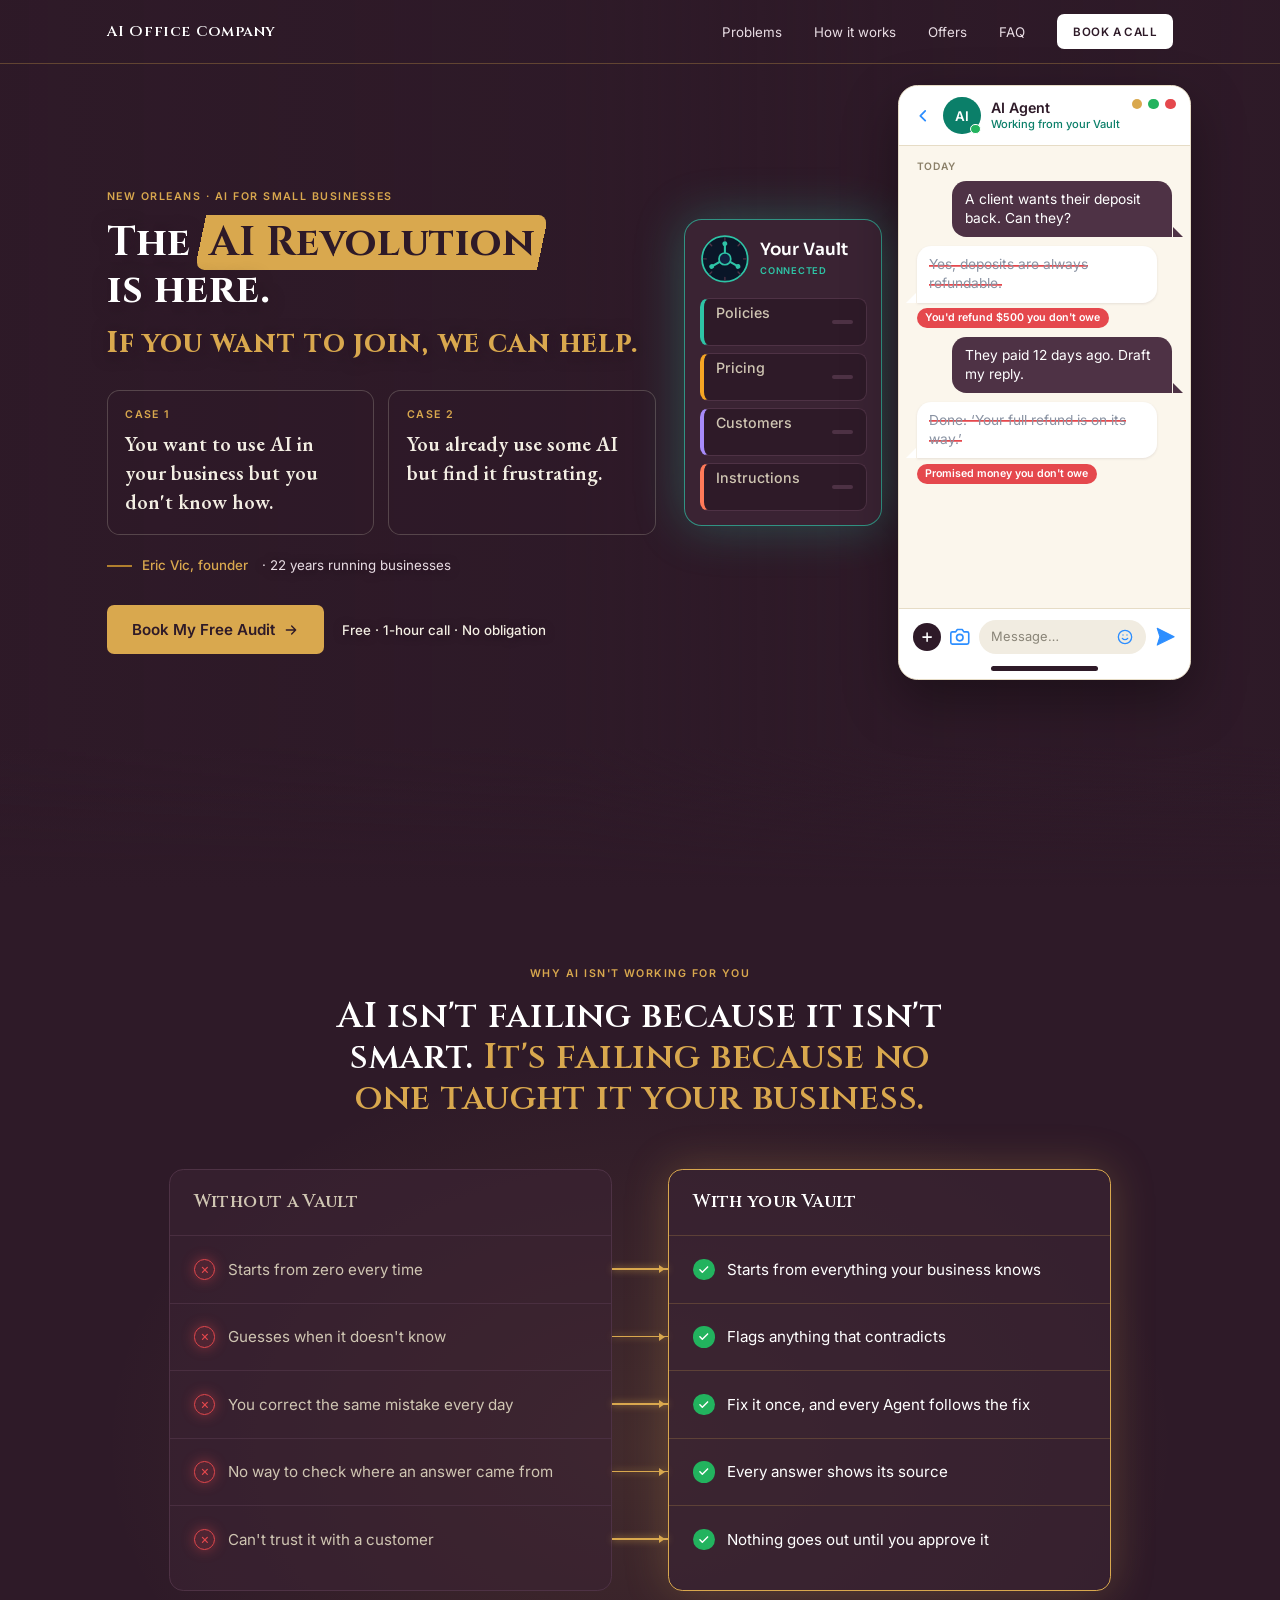
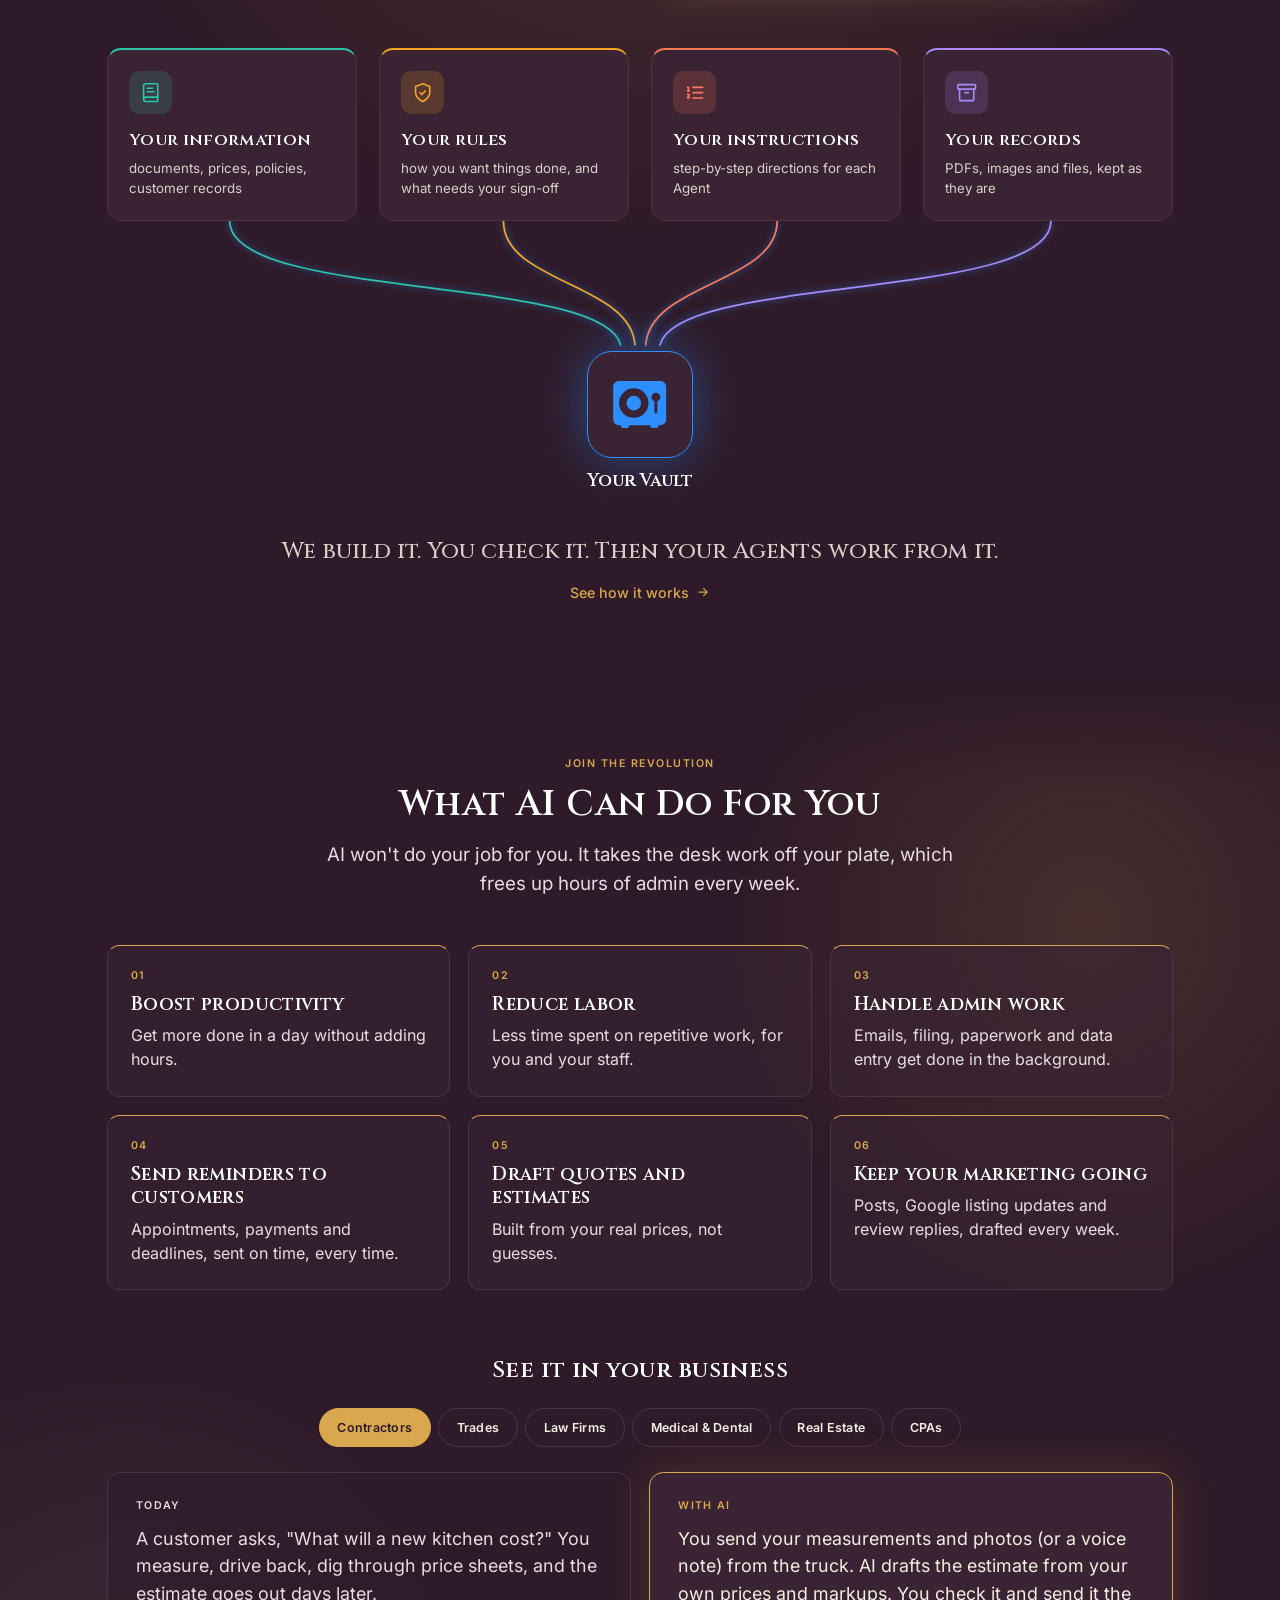
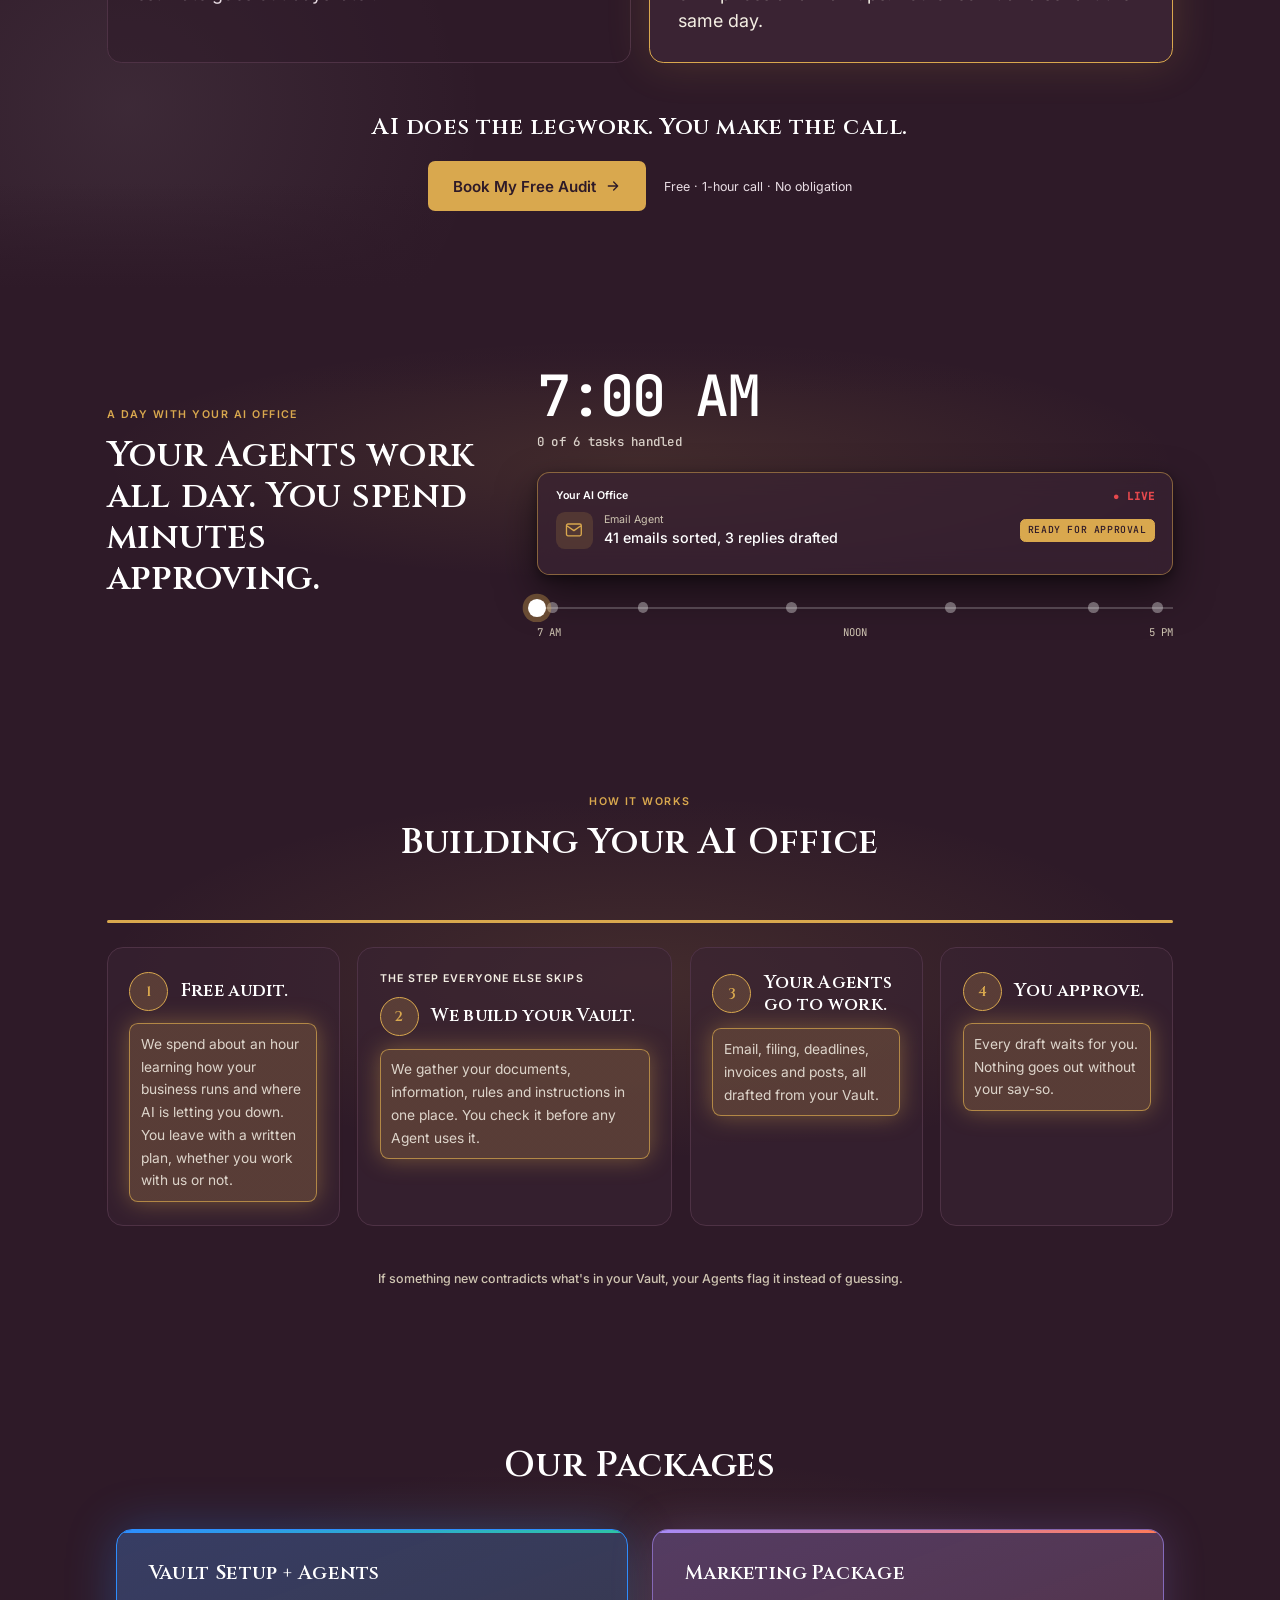
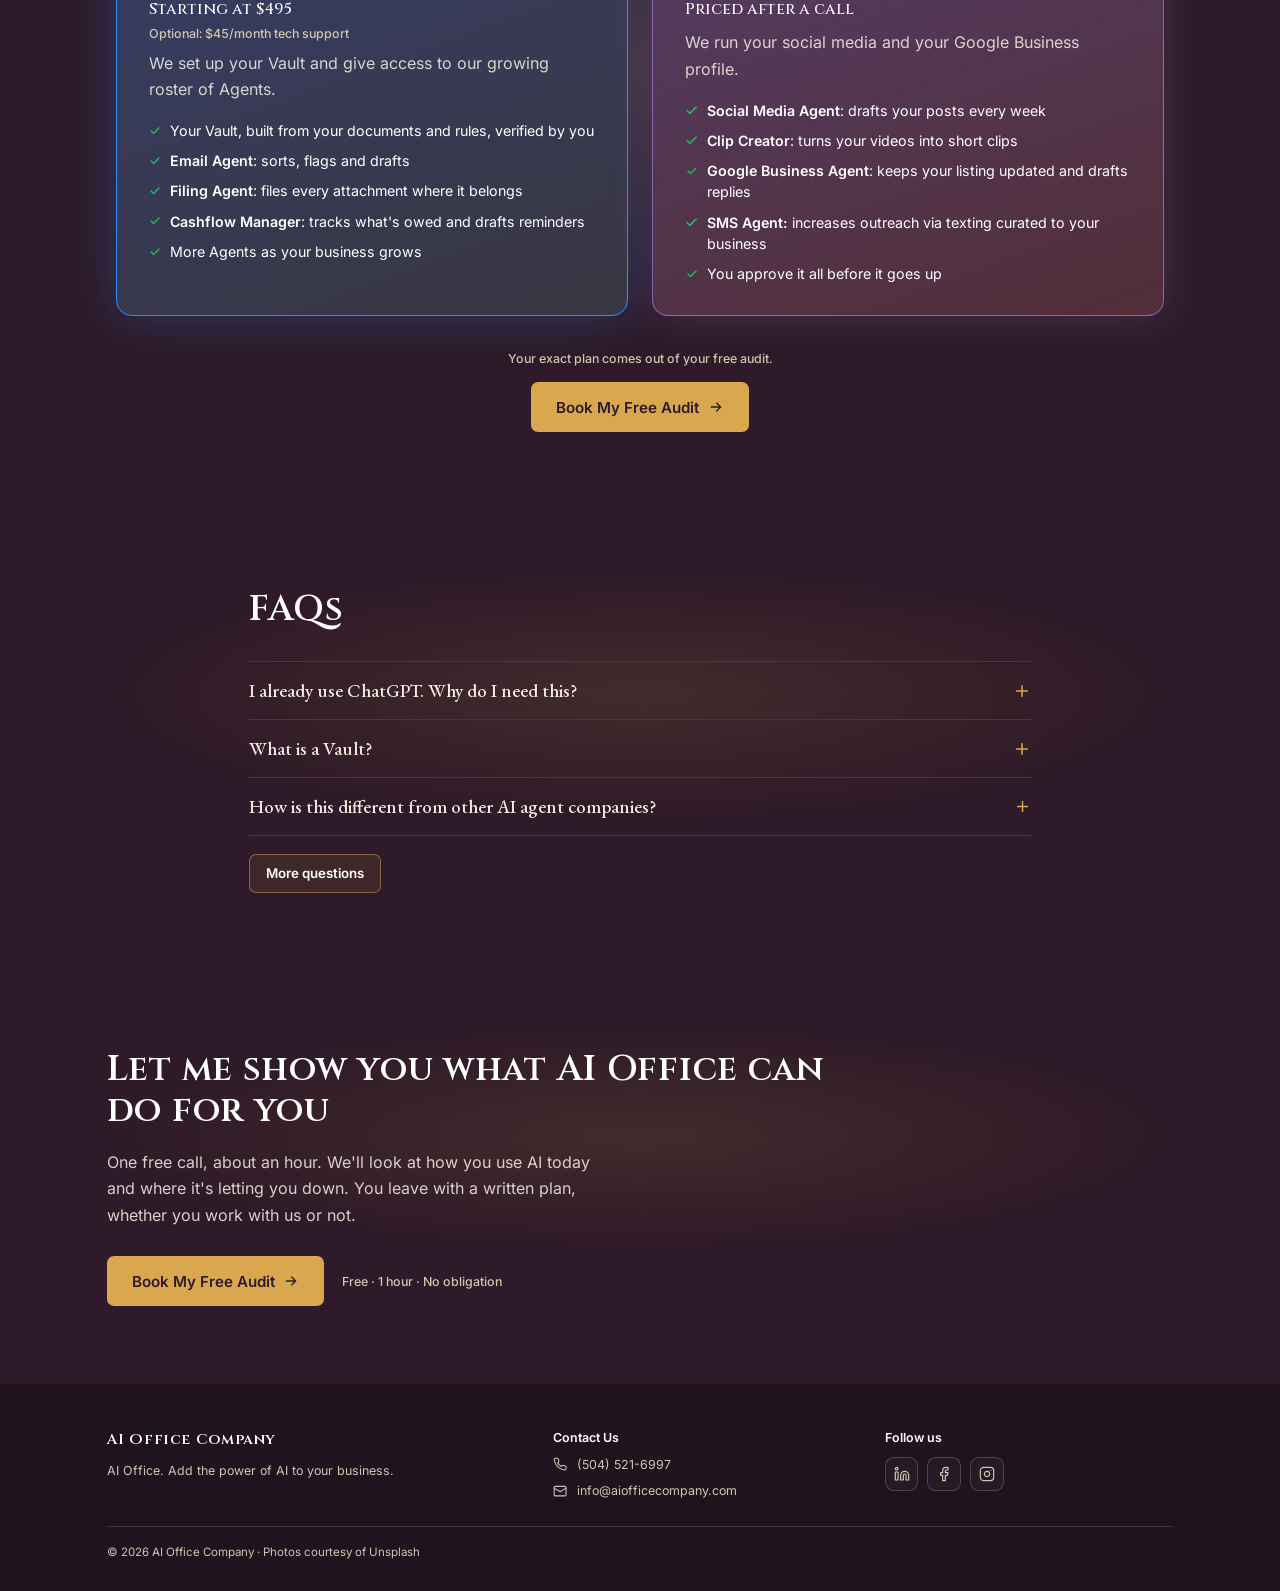
==== commit e11fadf7: "Restyle homepage with Imperial design (v4) - Imperial palette: muted plum backgrounds, antique gold " ====
--- a/index.html
+++ b/index.html
@@ -18,7 +18,7 @@
 <meta name="description" content="Frustrated with AI? AI Office gives it a Vault of your business's information and rules, so your Agents stop guessing. New Orleans. Book a free audit.">
 <meta name="robots" content="index,follow,max-image-preview:large">
 <link rel="canonical" href="https://aiofficecompany.com/">
-<meta name="theme-color" content="#0A1628">
+<meta name="theme-color" content="#2E1A28">
 <link rel="icon" href="/favicon.ico" sizes="any">
 <link rel="icon" href="/favicon.svg" type="image/svg+xml">
 <link rel="apple-touch-icon" href="/apple-touch-icon.png">
@@ -34,7 +34,8 @@
 <meta name="twitter:card" content="summary_large_image">
 
 <link rel="preload" href="assets/fonts/inter-latin.woff2" as="font" type="font/woff2" crossorigin>
-<link rel="preload" href="assets/fonts/sora-latin.woff2" as="font" type="font/woff2" crossorigin>
+<link rel="preload" href="assets/fonts/cinzel-latin.woff2" as="font" type="font/woff2" crossorigin>
+<link rel="preload" href="assets/fonts/eb-garamond-latin.woff2" as="font" type="font/woff2" crossorigin>
 <link rel="preload" as="image" type="image/webp" href="assets/images/hero-desktop.webp" media="(min-width:1024px)" fetchpriority="high">
 <link rel="preload" as="image" type="image/webp" href="assets/images/hero-mobile.webp" media="(max-width:1023px)" fetchpriority="high">
 
@@ -42,7 +43,6 @@
 {"@context":"https://schema.org","@graph":[
  {"@type":"ProfessionalService","@id":"https://aiofficecompany.com/#business",
   "name":"AI Office Company","url":"https://aiofficecompany.com/",
-  "logo":"https://aiofficecompany.com/assets/images/logo.png",
   "image":"https://aiofficecompany.com/assets/images/og-image.jpg",
   "description":"AI Office sets up a Vault of your business's information, rules and instructions, then builds AI Agents that work from it, with your approval on everything.",
   "telephone":"+1-504-521-6997","email":"info@aiofficecompany.com",
@@ -95,7 +95,7 @@
 
   <nav class="nav" aria-label="Main">
     <a class="brand" href="#top">
-      <svg viewBox="0 0 24 24" aria-hidden="true"><rect x="2" y="2" width="9" height="9" rx="2.5" fill="none" stroke="#fff" stroke-width="2"/><rect x="13" y="2" width="9" height="9" rx="2.5" fill="#2D8EFF"/><rect x="2" y="13" width="9" height="9" rx="2.5" fill="none" stroke="#fff" stroke-width="2"/><rect x="13" y="13" width="9" height="9" rx="2.5" fill="none" stroke="#fff" stroke-width="2"/></svg>AI Office Company</a>
+      AI Office Company</a>
     <div class="nav-right">
       <div class="nav-links"><a href="#why">Problems</a><a href="#how">How it works</a><a href="#offers">Offers</a><a href="#faq">FAQ</a></div>
       <a class="nav-call" href="tel:+15045216997" aria-label="Call (504) 521-6997"><svg width="18" height="18" viewBox="0 0 24 24" fill="none" stroke="currentColor" stroke-width="1.8" stroke-linecap="round" stroke-linejoin="round" aria-hidden="true"><path d="M22 16.92v3a2 2 0 0 1-2.18 2 19.8 19.8 0 0 1-8.63-3.07 19.5 19.5 0 0 1-6-6A19.8 19.8 0 0 1 2.12 4.18 2 2 0 0 1 4.11 2h3a2 2 0 0 1 2 1.72c.13.96.36 1.9.7 2.81a2 2 0 0 1-.45 2.11L8.09 9.91a16 16 0 0 0 6 6l1.27-1.27a2 2 0 0 1 2.11-.45c.91.34 1.85.57 2.81.7A2 2 0 0 1 22 16.92z"/></svg></a>
@@ -106,9 +106,12 @@
   <div class="hero-grid">
     <div class="hero-copy">
       <div class="eyebrow hero-eyebrow">New Orleans · AI for small businesses</div>
-      <h1>Are you <span class="frus">frustrated</span> with using AI in your business?</h1>
-      <p class="hero-tag"><span class="alone">You're not alone!</span></p>
-      <p class="hero-p">AI knows everything except your business. So it guesses, makes mistakes, and forgets by tomorrow. <span class="hero-fix">I built AI Office to fix that.</span></p>
+      <h1>The <span class="rev">AI Revolution</span> is here.</h1>
+      <p class="hero-tag">If you want to join, we can help.</p>
+      <div class="cases">
+        <a class="case" href="#ai"><span class="case-n">Case 1</span><span class="case-t">You want to use AI in your business but you don't know how.</span></a>
+        <a class="case" href="#why"><span class="case-n">Case 2</span><span class="case-t">You already use some AI but find it frustrating.</span></a>
+      </div>
       <div class="sig"><span class="sig-text"><span class="sig-name">Eric Vic, founder</span> <span class="sig-detail">· 22 years running businesses</span></span></div>
     </div>
 
@@ -230,6 +233,75 @@
   <div class="edge edge-t"></div><div class="edge edge-b"></div>
 </section>
 
+<!-- ============================== WHAT AI CAN DO ============================== -->
+<section class="sec ai" id="ai" data-sec="ai">
+  <div class="layer ai-glow"></div>
+  <div class="ai-head rv">
+    <div class="eyebrow">Join the Revolution</div>
+    <h2>What AI Can Do For You</h2>
+    <p>AI won't do your job for you. It takes the desk work off your plate, which frees up hours of admin every week.</p>
+  </div>
+  <div class="ai-tiles">
+    <div class="ai-tile rv" style="--d:0.15s"><div class="ai-n">01</div><h3>Boost productivity</h3><p>Get more done in a day without adding hours.</p></div>
+    <div class="ai-tile rv" style="--d:0.22s"><div class="ai-n">02</div><h3>Reduce labor</h3><p>Less time spent on repetitive work, for you and your staff.</p></div>
+    <div class="ai-tile rv" style="--d:0.29s"><div class="ai-n">03</div><h3>Handle admin work</h3><p>Emails, filing, paperwork and data entry get done in the background.</p></div>
+    <div class="ai-tile rv" style="--d:0.36s"><div class="ai-n">04</div><h3>Send reminders to customers</h3><p>Appointments, payments and deadlines, sent on time, every time.</p></div>
+    <div class="ai-tile rv" style="--d:0.43s"><div class="ai-n">05</div><h3>Draft quotes and estimates</h3><p>Built from your real prices, not guesses.</p></div>
+    <div class="ai-tile rv" style="--d:0.50s"><div class="ai-n">06</div><h3>Keep your marketing going</h3><p>Posts, Google listing updates and review replies, drafted every week.</p></div>
+  </div>
+  <div class="ind rv-o" style="--d:.3s">
+    <h3 class="ind-h">See it in your business</h3>
+    <div class="ind-tabs" role="tablist" aria-label="Industries">
+        <button type="button" class="ind-tab" role="tab" id="ind-t0" aria-controls="ind-p0" aria-selected="true">Contractors</button>
+        <button type="button" class="ind-tab" role="tab" id="ind-t1" aria-controls="ind-p1" aria-selected="false" tabindex="-1">Trades</button>
+        <button type="button" class="ind-tab" role="tab" id="ind-t2" aria-controls="ind-p2" aria-selected="false" tabindex="-1">Law Firms</button>
+        <button type="button" class="ind-tab" role="tab" id="ind-t3" aria-controls="ind-p3" aria-selected="false" tabindex="-1">Medical &amp; Dental</button>
+        <button type="button" class="ind-tab" role="tab" id="ind-t4" aria-controls="ind-p4" aria-selected="false" tabindex="-1">Real Estate</button>
+        <button type="button" class="ind-tab" role="tab" id="ind-t5" aria-controls="ind-p5" aria-selected="false" tabindex="-1">CPAs</button>
+    </div>
+    <div class="ind-panels">
+      <div class="ind-panel" role="tabpanel" id="ind-p0" aria-labelledby="ind-t0">
+        <div class="ind-name">Contractors</div>
+        <div class="ind-card ind-today"><div class="ind-k">Today</div><p>A customer asks, "What will a new kitchen cost?" You measure, drive back, dig through price sheets, and the estimate goes out days later.</p></div>
+        <div class="ind-card ind-ai"><div class="ind-k">With AI</div><p>You send your measurements and photos (or a voice note) from the truck. AI drafts the estimate from your own prices and markups. You check it and send it the same day.</p></div>
+      </div>
+      <div class="ind-panel" role="tabpanel" id="ind-p1" aria-labelledby="ind-t1">
+        <div class="ind-name">Trades</div>
+        <div class="ind-card ind-today"><div class="ind-k">Today</div><p>A customer calls at 7 PM because their AC is out. It goes to voicemail, and they call the next company.</p></div>
+        <div class="ind-card ind-ai"><div class="ind-k">With AI</div><p>AI drafts a reply with your real diagnostic fee and your next open service window. You approve it from your phone and it's sent.</p></div>
+      </div>
+      <div class="ind-panel" role="tabpanel" id="ind-p2" aria-labelledby="ind-t2">
+        <div class="ind-name">Law Firms</div>
+        <div class="ind-card ind-today"><div class="ind-k">Today</div><p>Medical records arrive by email across 20 cases. A paralegal downloads, renames and files each one, then chases whatever is missing.</p></div>
+        <div class="ind-card ind-ai"><div class="ind-k">With AI</div><p>AI renames the records and files them in the right case folder, flags missing records, and drafts a status update to the client for attorney review.</p></div>
+      </div>
+      <div class="ind-panel" role="tabpanel" id="ind-p3" aria-labelledby="ind-t3">
+        <div class="ind-name">Medical &amp; Dental</div>
+        <div class="ind-card ind-today"><div class="ind-k">Today</div><p>The front desk spends the morning on confirmation calls and you still get no-shows.</p></div>
+        <div class="ind-card ind-ai"><div class="ind-k">With AI</div><p>AI drafts a confirmation and reminder for every appointment and answers routine questions about insurance, hours and parking. Staff approve before anything goes out.</p></div>
+      </div>
+      <div class="ind-panel" role="tabpanel" id="ind-p4" aria-labelledby="ind-t4">
+        <div class="ind-name">Real Estate</div>
+        <div class="ind-card ind-today"><div class="ind-k">Today</div><p>Contingency and closing dates live in your head and a dozen PDFs.</p></div>
+        <div class="ind-card ind-ai"><div class="ind-k">With AI</div><p>AI pulls the dates from each purchase agreement into calendar alerts and drafts weekly updates to buyers, sellers and lenders.</p></div>
+      </div>
+      <div class="ind-panel" role="tabpanel" id="ind-p5" aria-labelledby="ind-t5">
+        <div class="ind-name">CPAs</div>
+        <div class="ind-card ind-today"><div class="ind-k">Today</div><p>A client uploads half their documents, and you only find out when you start the return.</p></div>
+        <div class="ind-card ind-ai"><div class="ind-k">With AI</div><p>AI checks every upload against your organizer and drafts a clear missing-documents list the same day.</p></div>
+      </div>
+    </div>
+  </div>
+  <div class="ai-foot rv-o" style="--d:.45s">
+    <p>AI does the legwork. You make the call.</p>
+    <div class="ai-cta">
+      <a class="btn" href="https://docs.google.com/forms/d/e/1FAIpQLSelwxgPQoNHog9On9Gfm08sV-nHhhvpwXgxcnyUw-kU88Uh2g/viewform" target="_blank" rel="noopener">Book My Free Audit<svg width="18" height="18" viewBox="0 0 24 24" fill="none" stroke="currentColor" stroke-width="2" stroke-linecap="round" stroke-linejoin="round" aria-hidden="true"><path d="M5 12h14M13 6l6 6-6 6"/></svg></a>
+      <div class="ai-micro">Free · 1-hour call · No obligation</div>
+    </div>
+  </div>
+  <div class="edge edge-t"></div><div class="edge edge-b"></div>
+</section>
+
 <!-- ============================== AGENTS ============================== -->
 <section class="sec agents" id="agents" data-sec="agents">
   <div class="layer glow"></div>
@@ -356,7 +428,7 @@
 <footer class="footer" id="contact">
   <div class="footer-grid">
     <div>
-      <div class="brand footer-brand"><svg viewBox="0 0 24 24" aria-hidden="true"><rect x="2" y="2" width="9" height="9" rx="2.5" fill="none" stroke="#fff" stroke-width="2"/><rect x="13" y="2" width="9" height="9" rx="2.5" fill="#2D8EFF"/><rect x="2" y="13" width="9" height="9" rx="2.5" fill="none" stroke="#fff" stroke-width="2"/><rect x="13" y="13" width="9" height="9" rx="2.5" fill="none" stroke="#fff" stroke-width="2"/></svg>AI Office Company</div>
+      <div class="brand footer-brand">AI Office Company</div>
       <p class="footer-tag">AI Office. Add the power of AI to your business.</p>
     </div>
     <div>
--- a/assets/css/site.css
+++ b/assets/css/site.css
@@ -3,9 +3,12 @@
  * Between 1024px and 1440px site.js scales the 1440px desktop design to fit (CSS zoom).
  * Animated states only apply under html.js, so without JavaScript every element shows
  * in its final state.
- * Colour: AIOC palette plus three status colours, all as tokens below. Four accent hues
- * (teal, amber, violet, coral) colour the hero demo, the Vault tiles and the steps; the
- * --chat-* tokens make the hero mock-up read as a phone chat.
+ * Colour: Imperial palette (muted plum, antique gold, cream) plus three status colours, all as
+ * tokens below. The --navy* token names are kept from v3 but now hold the plum shades.
+ * Gold (--gold) is the main accent. Blue (--blue) survives only in the Vault diagram and the
+ * Vault Setup package. Four accent hues (teal, amber, violet, coral) colour the hero demo
+ * and the Vault tiles. The --chat-* tokens make the hero mock-up read as a phone chat.
+ * Type: Cinzel headings, Inter body, EB Garamond for the hero case cards and FAQ questions.
  */
 
 /* ---------- fonts (self-hosted, Latin subsets, variable weight) ---------- */
@@ -13,22 +16,27 @@
 @font-face{font-family:'Inter';font-style:normal;font-weight:400 600;font-display:swap;src:url("../fonts/inter-latin.woff2") format('woff2');unicode-range:U+0000-00FF,U+0131,U+0152-0153,U+02BB-02BC,U+02C6,U+02DA,U+02DC,U+0304,U+0308,U+0329,U+2000-206F,U+20AC,U+2122,U+2191,U+2193,U+2212,U+2215,U+FEFF,U+FFFD}
 @font-face{font-family:'Sora';font-style:normal;font-weight:400 600;font-display:swap;src:url("../fonts/sora-latin-ext.woff2") format('woff2');unicode-range:U+0100-02BA,U+02BD-02C5,U+02C7-02CC,U+02CE-02D7,U+02DD-02FF,U+0304,U+0308,U+0329,U+1D00-1DBF,U+1E00-1E9F,U+1EF2-1EFF,U+2020,U+20A0-20AB,U+20AD-20C4,U+2113,U+2C60-2C7F,U+A720-A7FF}
 @font-face{font-family:'Sora';font-style:normal;font-weight:400 600;font-display:swap;src:url("../fonts/sora-latin.woff2") format('woff2');unicode-range:U+0000-00FF,U+0131,U+0152-0153,U+02BB-02BC,U+02C6,U+02DA,U+02DC,U+0304,U+0308,U+0329,U+2000-206F,U+20AC,U+2122,U+2191,U+2193,U+2212,U+2215,U+FEFF,U+FFFD}
+@font-face{font-family:'Cinzel';font-style:normal;font-weight:400 700;font-display:swap;src:url("../fonts/cinzel-latin-ext.woff2") format('woff2');unicode-range:U+0100-02BA,U+02BD-02C5,U+02C7-02CC,U+02CE-02D7,U+02DD-02FF,U+0304,U+0308,U+0329,U+1D00-1DBF,U+1E00-1E9F,U+1EF2-1EFF,U+2020,U+20A0-20AB,U+20AD-20C4,U+2113,U+2C60-2C7F,U+A720-A7FF}
+@font-face{font-family:'Cinzel';font-style:normal;font-weight:400 700;font-display:swap;src:url("../fonts/cinzel-latin.woff2") format('woff2');unicode-range:U+0000-00FF,U+0131,U+0152-0153,U+02BB-02BC,U+02C6,U+02DA,U+02DC,U+0304,U+0308,U+0329,U+2000-206F,U+20AC,U+2122,U+2191,U+2193,U+2212,U+2215,U+FEFF,U+FFFD}
+@font-face{font-family:'EB Garamond';font-style:normal;font-weight:400 600;font-display:swap;src:url("../fonts/eb-garamond-latin-ext.woff2") format('woff2');unicode-range:U+0100-02BA,U+02BD-02C5,U+02C7-02CC,U+02CE-02D7,U+02DD-02FF,U+0304,U+0308,U+0329,U+1D00-1DBF,U+1E00-1E9F,U+1EF2-1EFF,U+2020,U+20A0-20AB,U+20AD-20C4,U+2113,U+2C60-2C7F,U+A720-A7FF}
+@font-face{font-family:'EB Garamond';font-style:normal;font-weight:400 600;font-display:swap;src:url("../fonts/eb-garamond-latin.woff2") format('woff2');unicode-range:U+0000-00FF,U+0131,U+0152-0153,U+02BB-02BC,U+02C6,U+02DA,U+02DC,U+0304,U+0308,U+0329,U+2000-206F,U+20AC,U+2122,U+2191,U+2193,U+2212,U+2215,U+FEFF,U+FFFD}
 @font-face{font-family:'JetBrains Mono';font-style:normal;font-weight:400 500;font-display:swap;src:url("../fonts/jetbrains-mono-latin.woff2") format('woff2');unicode-range:U+0000-00FF,U+0131,U+0152-0153,U+02BB-02BC,U+02C6,U+02DA,U+02DC,U+0304,U+0308,U+0329,U+2000-206F,U+20AC,U+2122,U+2191,U+2193,U+2212,U+2215,U+FEFF,U+FFFD}
 
 /* ---------- design tokens ---------- */
 :root{
-  --navy:#0A1628;--navy-deep:#112240;--navy-mid:#1A3A5C;
-  --white:#FFFFFF;--ice:#E8F4FF;--slate:#A8B8CC;
-  --sky:#7EC8FF;--blue:#2D8EFF;--gold:#C9A84C;
+  /* muted plum: base, raised surface, hairline */
+  --navy:#2E1A28;--navy-deep:#3A2333;--navy-mid:#4E3245;
+  --white:#FFFFFF;--ice:#F3EEE3;--slate:#CFC5B2;--blush:#E9DDE4;
+  --sky:#D9A84E;--blue:#2D8EFF;--gold:#D9A84E;--gold-deep:#B07F2E;
   --err:#E5484D;--ok:#22B35E;--ok-rgb:34,179,94;
-  --body:rgba(232,244,255,.85);
-  --font-head:'Sora',sans-serif;--font-body:'Inter',sans-serif;--font-mono:'JetBrains Mono',ui-monospace,monospace;
+  --body:rgba(243,238,227,.86);
+  --font-head:'Cinzel',serif;--font-body:'Inter',sans-serif;--font-serif:'EB Garamond',serif;--font-mono:'JetBrains Mono',ui-monospace,monospace;
   /* hero chat mock-up: Apple's San Francisco (iMessage) where installed; Inter, its closest open match, elsewhere.
      SF can't be embedded on a website (Apple licence), so it only appears on Apple devices. */
   --font-chat:-apple-system,BlinkMacSystemFont,'SF Pro Text','SF Pro',Inter,sans-serif;
   /* channel values for translucent versions of the tokens above */
-  --navy-rgb:10,22,40;--navy-deep-rgb:17,34,64;--navy-mid-rgb:26,58,92;--white-rgb:255,255,255;
-  --slate-rgb:168,184,204;--blue-rgb:45,142,255;--gold-rgb:201,168,76;--err-rgb:229,72,77;
+  --navy-rgb:46,26,40;--navy-deep-rgb:58,35,51;--navy-mid-rgb:78,50,69;--white-rgb:255,255,255;
+  --slate-rgb:207,197,178;--blue-rgb:45,142,255;--gold-rgb:217,168,78;--err-rgb:229,72,77;
   /* accent hues for the hero demo, the Vault tiles and the steps: bright, dark (text on cream), rgb */
   --teal:#2EC4A6;--teal-dark:#0B7F69;--teal-rgb:46,196,166;
   --amber:#F5A524;--amber-dark:#9A5B00;--amber-rgb:245,165,36;
@@ -52,12 +60,12 @@
 main{display:flex;flex-direction:column;background:var(--navy)}
 @keyframes msgIn{from{opacity:0;transform:translateY(10px) scale(.98)}to{opacity:1;transform:none}}
 
-.btn{display:flex;align-items:center;justify-content:center;gap:10px;height:54px;padding:0 28px;border-radius:8px;background:var(--blue);color:var(--white);font-family:var(--font-body);font-weight:600;font-size:17px;transition:background .2s ease,color .2s ease}
-.btn:hover{background:var(--sky);color:var(--navy)}
-.eyebrow{font-family:var(--font-body);font-size:12px;font-weight:600;letter-spacing:.14em;text-transform:uppercase;color:var(--sky)}
+.btn{display:flex;align-items:center;justify-content:center;gap:10px;height:54px;padding:0 28px;border-radius:8px;background:var(--gold);color:var(--navy);font-family:var(--font-body);font-weight:600;font-size:17px;transition:background .2s ease,color .2s ease}
+.btn:hover{background:var(--ice);color:var(--navy)}
+.eyebrow{font-family:var(--font-body);font-size:12px;font-weight:600;letter-spacing:.14em;text-transform:uppercase;color:var(--gold)}
 
 .sec{position:relative;isolation:isolate;overflow:hidden;background:var(--navy);color:var(--white);padding:48px 20px}
-.sec h2{font-family:var(--font-head);font-weight:600;font-size:28px;line-height:1.12;letter-spacing:-0.025em;color:var(--white)}
+.sec h2{font-family:var(--font-head);font-weight:600;font-size:27px;line-height:1.15;letter-spacing:.02em;color:var(--white)}
 .layer{position:absolute;inset:0;pointer-events:none;z-index:-1}
 .photo{position:absolute;left:0;right:0;top:0;bottom:0;z-index:-2;pointer-events:none}
 .photo picture,.photo img{display:block;width:100%;height:100%}
@@ -66,7 +74,7 @@
 .edge-t{top:0;background:linear-gradient(180deg,var(--navy),rgba(var(--navy-rgb),0))}
 .edge-b{bottom:0;background:linear-gradient(0deg,var(--navy),rgba(var(--navy-rgb),0))}
 /* the single background glow a section may have */
-.glow{background:radial-gradient(ellipse 60% 40% at 50% 40%,rgba(var(--blue-rgb),.18),transparent 70%)}
+.glow{background:radial-gradient(ellipse 60% 40% at 50% 40%,rgba(var(--gold-rgb),.12),transparent 70%)}
 
 /* scroll reveal: sections get .is-seen from site.js */
 .js .rv{opacity:0;transform:translateY(16px);transition:opacity .6s ease var(--d,0s),transform .6s ease var(--d,0s)}
@@ -84,54 +92,42 @@
 .hero-fade{position:absolute;left:0;right:0;bottom:0;height:110px;pointer-events:none;background:linear-gradient(0deg,var(--navy),rgba(var(--navy-rgb),0))}
 
 .nav{position:relative;z-index:2;height:64px;padding:0 20px;display:flex;align-items:center;justify-content:space-between}
-.brand{display:flex;align-items:center;gap:8px;font-weight:600;font-size:14px;color:var(--white)}
+.brand{display:flex;align-items:center;font-family:var(--font-head);font-weight:600;font-size:14px;letter-spacing:.04em;color:var(--white)}
 .brand:hover{color:var(--white)}
-.brand svg{width:24px;height:24px;flex:none}
 .nav-right{display:flex;align-items:center;gap:6px}
 .nav-links{display:none}
 .nav-call{display:flex;align-items:center;justify-content:center;width:44px;height:44px;border-radius:8px;border:1px solid rgba(var(--white-rgb),.3);background:rgba(var(--white-rgb),.08);color:var(--white)}
 .nav-call:hover{color:var(--white)}
 .nav-book{background:var(--white);color:var(--navy);padding:0 10px;height:44px;display:flex;align-items:center;white-space:nowrap;border-radius:8px;font-weight:600;font-size:12px;letter-spacing:.04em}
-.nav-book:hover{color:var(--navy);background:var(--ice)}
+.nav-book:hover{color:var(--navy);background:var(--gold)}
 
 .hero-grid{position:relative;z-index:1;padding:32px 20px 0;display:grid;grid-template-areas:"copy" "cta" "anim"}
 .hero-copy{grid-area:copy}
 .hero-anim{grid-area:anim;margin-top:32px}
 .hero-cta{grid-area:cta;margin-top:24px}
 .hero-eyebrow{margin-bottom:14px}
-.hero h1{font-family:var(--font-head);font-weight:600;font-size:38px;line-height:1.05;letter-spacing:-0.035em;color:var(--white);text-wrap:balance}
-.hero-tag{font-family:var(--font-head);font-weight:400;font-size:34.5px;line-height:1.25;letter-spacing:-0.02em;color:var(--gold);margin-top:10px}
-/* hero copy stays brighter than body text so it holds up over the photo */
-.hero-p{font-size:16px;line-height:1.65;color:var(--ice);text-shadow:0 1px 12px rgba(var(--navy-rgb),.75);margin-top:18px;text-wrap:pretty}
-/* "I built AI Office to fix that." never breaks mid-phrase; on phones it starts its own line */
-.hero-fix{display:block;white-space:nowrap}
-.sig{display:flex;align-items:flex-start;gap:10px;margin-top:16px;font-size:13.5px;line-height:1.5}
-.sig::before{content:"";flex:none;width:22px;height:2px;background:var(--gold);margin-top:10px}
+.hero h1{font-family:var(--font-head);font-weight:700;font-size:30px;line-height:1.18;letter-spacing:.01em;color:var(--white);text-shadow:0 2px 18px rgba(var(--navy-rgb),.7);text-wrap:balance}
+/* "AI Revolution": plum text on a slanted gold highlighter */
+.rev{white-space:nowrap;color:var(--navy);text-shadow:none;padding:0 .28em;margin:0 -.1em;border-radius:.18em;
+  background:linear-gradient(102deg,transparent .22em,var(--gold) .22em,var(--gold) calc(100% - .22em),transparent calc(100% - .22em))}
+.hero-tag{font-family:var(--font-head);font-weight:700;font-size:21px;line-height:1.3;letter-spacing:.03em;color:var(--gold);text-shadow:0 2px 18px rgba(var(--navy-rgb),.7);margin-top:12px}
+/* the two case cards: Case 1 jumps to the closing section, Case 2 to Why */
+.cases{display:grid;grid-template-columns:1fr;gap:12px;margin-top:24px}
+.case{display:flex;flex-direction:column;gap:8px;padding:16px 18px;border-radius:14px;border:1px solid rgba(var(--slate-rgb),.25);background:rgba(var(--navy-rgb),.85);color:var(--ice);transition:border-color .2s ease,transform .2s ease}
+.case:hover{color:var(--ice);border-color:rgba(var(--gold-rgb),.75);transform:translateY(-2px)}
+.case-n{font-size:12px;font-weight:600;letter-spacing:.12em;text-transform:uppercase;color:var(--gold)}
+.case-t{font-family:var(--font-serif);font-size:20px;line-height:1.35;font-weight:600}
+.sig{display:flex;align-items:flex-start;gap:10px;margin-top:18px;font-size:13.5px;line-height:1.5}
+.sig::before{content:"";flex:none;width:22px;height:2px;background:var(--gold-deep);margin-top:10px}
 .sig-name{font-weight:500;color:var(--gold)}
-.sig-detail{color:var(--ice);text-shadow:0 1px 10px rgba(var(--navy-rgb),.75)}
+.sig-detail{color:var(--blush);text-shadow:0 1px 10px rgba(var(--navy-rgb),.75)}
 .hero-micro{margin-top:10px;text-align:center;font-size:14px;font-weight:500;color:var(--ice);text-shadow:0 1px 10px rgba(var(--navy-rgb),.8)}
 
-/* "frustrated": red highlighter sweep, one gentle shake, then a small nag every 6s */
-.frus{position:relative;z-index:0;display:inline-block;padding:0 .1em;color:var(--white)}
-.frus::before{content:"";position:absolute;inset:.08em 0 .04em;z-index:-1;border-radius:.14em;background:var(--err);box-shadow:0 0 26px rgba(var(--err-rgb),.55)}
-/* "You're not alone!": gold, fades in from the left at 2s */
-.alone{display:inline-block}
-@media (prefers-reduced-motion:no-preference){
-  .js .frus{animation:frusShake .5s ease-in-out 1.1s 1,frusNag 6s ease-in-out 2.4s infinite}
-  .js .frus::before{box-shadow:none;transform:scaleX(0);transform-origin:left center;
-    animation:frusSweep .6s cubic-bezier(.65,0,.35,1) .45s forwards,frusGlow 3s ease-in-out 1.1s infinite}
-  .js .alone{opacity:0;clip-path:inset(0 100% 0 0);animation:aloneIn .8s cubic-bezier(.65,0,.35,1) 2s forwards}
-}
 /* reduced motion: every remaining animation and transition (reveals, chat pop-ins, task rows,
    comparison rows, step bar) jumps straight to its end state */
 @media (prefers-reduced-motion:reduce){
   *,*::before,*::after{animation-duration:.01ms!important;animation-delay:0s!important;animation-iteration-count:1!important;transition-duration:.01ms!important;transition-delay:0s!important}
 }
-@keyframes frusSweep{to{transform:scaleX(1)}}
-@keyframes aloneIn{to{opacity:1;clip-path:inset(0 0 0 0)}}
-@keyframes frusGlow{0%,100%{transform:scaleX(1);box-shadow:0 0 18px rgba(var(--err-rgb),.4)}50%{transform:scaleX(1);box-shadow:0 0 36px rgba(var(--err-rgb),.75)}}
-@keyframes frusShake{20%,60%{transform:translateX(-1.5px) rotate(-.6deg)}40%,80%{transform:translateX(1.5px) rotate(.6deg)}}
-@keyframes frusNag{0%,8%,100%{transform:none}2%,6%{transform:translateX(-2px) rotate(-1deg)}4%{transform:translateX(2px) rotate(1deg)}}
 
 /* ----- hero demo: vault + chat. State classes on .hero-anim: q1 a1 t1 q2 t2 vault open chip ----- */
 .hero-anim{--acc:var(--teal);--accd:var(--teal-dark);--accr:var(--teal-rgb);--vb:var(--navy-mid);--vg:0 0 0 rgba(var(--accr),0);--dial:rgba(var(--slate-rgb),.45)}
@@ -148,7 +144,8 @@
 .dial-arm{stroke:var(--dial);stroke-width:6;fill:none}
 .dial-hub{stroke:var(--dial);stroke-width:5}
 .vh-txt{flex:1;display:flex;align-items:center;justify-content:space-between;gap:8px}
-.vh-title{font-family:var(--font-head);font-weight:600;font-size:15px}
+/* the hero demo keeps its original fonts (Sora title, chat font, mono file names) */
+.vh-title{font-family:'Sora',sans-serif;font-weight:600;font-size:15px}
 .vh-status{display:grid;font-size:10.5px;font-weight:600;letter-spacing:.08em;text-transform:uppercase;text-align:right}
 .vh-status span{grid-area:1/1;transition:opacity .27s var(--ease)}
 .vs-off{color:var(--slate)}
@@ -218,10 +215,10 @@
 .bf::after{content:"";position:absolute;left:-12px;bottom:0;border-right:12px solid var(--t);border-top:12px solid transparent}
 .bf-t{font-size:15.5px;line-height:1.4;font-weight:600;color:var(--dk)}
 .bf-s{font-family:var(--font-mono);font-size:13px;font-weight:500;color:var(--navy-mid);margin-top:4px}
-.chipx{align-self:flex-start;padding:5px 12px;border-radius:999px;background:var(--gold);font-size:12px;font-weight:600;color:var(--white)}
+.chipx{align-self:flex-start;padding:5px 12px;border-radius:999px;background:var(--gold);font-size:12px;font-weight:600;color:var(--navy)}
 
 .composer{display:flex;align-items:center;gap:8px;padding:10px 12px 6px;background:var(--white);border-top:1px solid var(--chat-line)}
-.cp-plus{flex:none;width:30px;height:30px;border-radius:50%;background:var(--blue);display:flex;align-items:center;justify-content:center}
+.cp-plus{flex:none;width:30px;height:30px;border-radius:50%;background:var(--navy);display:flex;align-items:center;justify-content:center}
 .cp-plus svg{width:16px;height:16px}
 .cp-cam{width:21px;height:21px;flex:none}
 .cp-input{flex:1;min-width:0;height:36px;border-radius:999px;background:var(--chat-field);padding:0 14px;display:flex;align-items:center;justify-content:space-between;font-size:14px;color:var(--chat-hint)}
@@ -244,19 +241,19 @@
 .why-l1{background:linear-gradient(180deg,rgba(var(--navy-rgb),.84) 0%,rgba(var(--navy-rgb),.74) 50%,rgba(var(--navy-rgb),.84) 100%)}
 .why-head .eyebrow{margin-top:-10px}
 .why h2{margin-top:14px;text-wrap:pretty}
-.why h2 span{color:var(--blue)}
+.why h2 span{color:var(--gold)}
 
 .cmp{position:relative;display:grid;grid-template-columns:minmax(0,1fr) 22px minmax(0,1fr);margin-top:28px}
 .cmp-col{grid-row:1 / span 7;border-radius:16px}
 .cmp-col-no{grid-column:1;border:1px solid var(--navy-mid);background:rgba(var(--navy-deep-rgb),.62)}
-.cmp-col-yes{grid-column:3;border:1px solid var(--blue);background:rgba(var(--navy-deep-rgb),.72);box-shadow:0 0 48px rgba(var(--gold-rgb),.25)}
-.cmp-h{grid-row:1;position:relative;padding:14px 12px;font-family:var(--font-head);font-weight:600;font-size:14.5px}
+.cmp-col-yes{grid-column:3;border:1px solid var(--gold);background:rgba(var(--navy-deep-rgb),.72);box-shadow:0 0 48px rgba(var(--gold-rgb),.25)}
+.cmp-h{grid-row:1;position:relative;padding:14px 12px;font-family:var(--font-head);font-weight:600;font-size:14px;letter-spacing:.02em}
 .cmp-h-no{grid-column:1;color:var(--slate)}
 .cmp-h-yes{grid-column:3;color:var(--white);display:flex;align-items:center;gap:6px}
 .cmp-row{display:contents}
 .cmp-no,.cmp-yes{grid-row:var(--r);position:relative;padding:12px;display:flex;align-items:flex-start;gap:8px;font-size:13.5px;line-height:1.45}
 .cmp-no{grid-column:1;border-top:1px solid rgba(var(--navy-mid-rgb),.8);color:var(--slate)}
-.cmp-yes{grid-column:3;border-top:1px solid rgba(var(--blue-rgb),.22);color:var(--white)}
+.cmp-yes{grid-column:3;border-top:1px solid rgba(var(--gold-rgb),.22);color:var(--white)}
 .x,.ok{flex:none;width:18px;height:18px;border-radius:50%;display:flex;align-items:center;justify-content:center;margin-top:1px}
 .x{border:1.5px solid var(--err);background:rgba(var(--err-rgb),.14);box-shadow:0 0 14px rgba(var(--err-rgb),.45)}
 .x svg{width:8px;height:8px;fill:none;stroke:var(--err);stroke-width:3;stroke-linecap:round}
@@ -264,8 +261,8 @@
 .ok{background:var(--ok)}
 .ok svg{width:10px;height:10px;fill:none;stroke:var(--white);stroke-width:3;stroke-linecap:round;stroke-linejoin:round}
 .cmp-arrow{grid-column:2;grid-row:var(--r);position:relative;display:flex;align-items:center}
-.cmp-arrow i{height:2px;width:100%;background:var(--blue);box-shadow:0 0 8px rgba(var(--blue-rgb),.9)}
-.cmp-arrow b{position:absolute;right:0;border-left:5px solid var(--blue);border-top:4px solid transparent;border-bottom:4px solid transparent}
+.cmp-arrow i{height:2px;width:100%;background:var(--gold);box-shadow:0 0 8px rgba(var(--gold-rgb),.9)}
+.cmp-arrow b{position:absolute;right:0;border-left:5px solid var(--gold);border-top:4px solid transparent;border-bottom:4px solid transparent}
 .cmp-end{grid-column:1 / span 3;grid-row:7;height:10px}
 /* comparison rows reveal one by one (--i is the row index) */
 .js .cmp-no{opacity:0;transform:translateY(16px);transition:opacity .6s ease,transform .6s ease;transition-delay:calc(.3s + var(--i) * .4s)}
@@ -309,7 +306,42 @@
 .vd-label{font-family:var(--font-head);font-weight:600;font-size:16px}
 .why-foot{margin-top:40px;text-align:center;--d:1.4s}
 .why-foot p{font-family:var(--font-head);font-weight:500;font-size:20px;line-height:1.45;color:var(--body);text-wrap:balance}
-.why-foot a{display:inline-flex;align-items:center;gap:8px;min-height:44px;margin-top:14px;font-size:15px;font-weight:500;color:var(--sky)}
+.why-foot a{display:inline-flex;align-items:center;gap:8px;min-height:44px;margin-top:14px;font-size:15px;font-weight:500;color:var(--gold)}
+
+/* ============================ WHAT AI CAN DO ============================ */
+.ai-glow{background:radial-gradient(ellipse 40% 45% at 85% 20%,rgba(var(--gold-rgb),.14),transparent 70%),radial-gradient(ellipse 40% 40% at 10% 85%,rgba(233,221,228,.08),transparent 70%)}
+.ai-head{text-align:center}
+.ai h2{margin-top:12px;text-wrap:balance}
+.ai-head p{font-size:16px;line-height:1.6;color:var(--blush);margin-top:14px;text-wrap:pretty}
+.ai-tiles{display:grid;grid-template-columns:1fr;gap:12px;margin-top:28px}
+.ai-tile{border:1px solid var(--navy-mid);border-top:2px solid var(--gold);border-radius:14px;background:rgba(var(--navy-deep-rgb),.6);padding:20px}
+.ai-n{font-size:12px;font-weight:600;letter-spacing:.12em;color:var(--gold)}
+.ai-tile h3{font-family:var(--font-head);font-weight:600;font-size:18px;line-height:1.25;letter-spacing:.02em;margin-top:10px;color:var(--white)}
+.ai-tile p{font-size:15px;line-height:1.5;color:var(--blush);margin-top:6px}
+.ind{margin-top:44px}
+.ind-h{font-family:var(--font-head);font-weight:600;font-size:21px;letter-spacing:.02em;text-align:center;color:var(--white)}
+.ind-tabs{display:none}
+.ind-panels{display:flex;flex-direction:column;gap:20px;margin-top:20px}
+.ind-panel{display:grid;grid-template-columns:1fr;gap:12px}
+.ind-panel[hidden]{display:none}
+.ind-name{font-family:var(--font-head);font-weight:600;font-size:17px;letter-spacing:.02em;color:var(--gold)}
+.ind-card{border-radius:16px;padding:20px}
+.ind-today{border:1px solid var(--navy-mid);background:rgba(var(--navy-rgb),.55)}
+.ind-ai{border:1.5px solid var(--gold);background:var(--navy-deep);box-shadow:0 0 48px rgba(var(--gold-rgb),.18)}
+.ind-k{font-size:12px;font-weight:600;letter-spacing:.12em;text-transform:uppercase;color:var(--blush)}
+.ind-ai .ind-k{color:var(--gold)}
+.ind-card p{font-size:16px;line-height:1.55;color:var(--blush);margin-top:10px;text-wrap:pretty}
+.ind-ai p{color:var(--ice)}
+/* with JS: tabs pick one industry at a time */
+.js .ind-tabs{display:flex;flex-wrap:wrap;justify-content:center;gap:8px;margin-top:18px}
+.js .ind-name{display:none}
+.ind-tab{min-height:44px;padding:0 16px;border-radius:999px;border:1px solid var(--navy-mid);background:transparent;color:var(--ice);font-weight:600;font-size:14px;letter-spacing:.02em;cursor:pointer;transition:background .25s ease,color .25s ease,border-color .25s ease}
+.ind-tab:hover{border-color:var(--gold)}
+.ind-tab[aria-selected="true"]{background:var(--gold);border-color:var(--gold);color:var(--navy)}
+.ai-foot{margin-top:40px;text-align:center}
+.ai-foot>p{font-family:var(--font-head);font-weight:600;font-size:21px;letter-spacing:.02em;line-height:1.35;color:var(--white)}
+.ai-cta{margin-top:20px}
+.ai-micro{margin-top:10px;font-size:14px;color:var(--blush)}
 
 /* ================================ AGENTS ================================ */
 .agents-head .eyebrow{margin-top:-10px}
@@ -319,28 +351,28 @@
 .dayw{margin-top:24px}
 .day-clock{font-family:var(--font-mono);font-size:44px;font-weight:500;letter-spacing:-0.04em;line-height:1;color:var(--white)}
 .day-count{font-family:var(--font-mono);font-size:13px;font-weight:500;letter-spacing:.02em;color:var(--body);margin-top:10px}
-.day-live{position:relative;overflow:hidden;margin-top:18px;background:rgba(var(--navy-deep-rgb),.7);-webkit-backdrop-filter:blur(14px);backdrop-filter:blur(14px);border:1px solid rgba(var(--blue-rgb),.5);border-radius:14px;padding:14px 16px;box-shadow:0 20px 44px rgba(0,0,0,.5),0 4px 12px rgba(0,0,0,.35)}
+.day-live{position:relative;overflow:hidden;margin-top:18px;background:rgba(var(--navy-deep-rgb),.7);-webkit-backdrop-filter:blur(14px);backdrop-filter:blur(14px);border:1px solid rgba(var(--gold-rgb),.5);border-radius:14px;padding:14px 16px;box-shadow:0 20px 44px rgba(0,0,0,.5),0 4px 12px rgba(0,0,0,.35)}
 .day-live-h{display:flex;justify-content:space-between;align-items:center;gap:10px;margin-bottom:10px;font-size:12px;font-weight:600;color:var(--white)}
 .day-live-tag{color:var(--err);font-family:var(--font-mono);font-size:12px;font-weight:700;letter-spacing:.08em}
 .day-now{position:relative;overflow:hidden;clip-path:inset(0);transform:translateZ(0);min-height:52px}
 .day-row{display:flex;align-items:center;gap:12px}
 .js .day-row{animation:dayUp .5s ease both}
 @keyframes dayUp{from{opacity:0;transform:translateY(100%)}to{opacity:1;transform:none}}
-.day-ic{flex:none;width:36px;height:36px;border-radius:10px;background:rgba(var(--blue-rgb),.16);display:flex;align-items:center;justify-content:center}
-.day-ic svg{width:18px;height:18px;fill:none;stroke:var(--sky);stroke-width:1.8;stroke-linecap:round;stroke-linejoin:round}
+.day-ic{flex:none;width:36px;height:36px;border-radius:10px;background:rgba(var(--gold-rgb),.16);display:flex;align-items:center;justify-content:center}
+.day-ic svg{width:18px;height:18px;fill:none;stroke:var(--gold);stroke-width:1.8;stroke-linecap:round;stroke-linejoin:round}
 .day-txt{min-width:0;flex:1}
 .day-agent{font-size:12px;color:var(--slate)}
 .day-task{font-size:14px;font-weight:500;margin-top:2px;line-height:1.35;color:var(--white)}
 .day-st{flex:none;max-width:96px;padding:5px 8px;border-radius:6px;border:1px solid;font-family:var(--font-mono);font-size:10px;font-weight:500;letter-spacing:.06em;text-transform:uppercase;text-align:center;line-height:1.25}
-.st-ready{background:var(--blue);border-color:var(--blue);color:var(--white)}
+.st-ready{background:var(--gold);border-color:var(--gold);color:var(--navy)}
 .st-flag{background:var(--amber);border-color:var(--amber);color:var(--navy)}
 .st-done{background:rgba(var(--ok-rgb),.16);border-color:rgba(var(--ok-rgb),.55);color:var(--ok)}
 .day-track{margin-top:28px}
 .day-line{position:relative;height:2px;background:rgba(var(--white-rgb),.2)}
-.day-fill{position:absolute;left:0;top:0;height:2px;width:100%;background:var(--blue)}
+.day-fill{position:absolute;left:0;top:0;height:2px;width:100%;background:var(--gold)}
 .day-dot{position:absolute;top:-5px;left:var(--at);width:12px;height:12px;margin-left:-6px;border-radius:50%;background:rgba(var(--white-rgb),.35);transition:background .3s ease}
-.day-dot.on{background:var(--blue)}
-.day-knob{position:absolute;top:-9px;left:100%;width:20px;height:20px;margin-left:-10px;border-radius:50%;background:var(--white);box-shadow:0 0 0 6px rgba(var(--blue-rgb),.35)}
+.day-dot.on{background:var(--gold)}
+.day-knob{position:absolute;top:-9px;left:100%;width:20px;height:20px;margin-left:-10px;border-radius:50%;background:var(--white);box-shadow:0 0 0 6px rgba(var(--gold-rgb),.35)}
 .day-labels{display:flex;justify-content:space-between;margin-top:18px;font-family:var(--font-mono);font-size:12px;color:var(--slate)}
 
 /* ================================ HOW ================================ */
@@ -350,19 +382,16 @@
 .how h2{margin-top:12px;text-wrap:balance}
 .steps-wrap{position:relative;margin-top:32px;padding-left:20px}
 .steps-bar{position:absolute;left:0;top:8px;bottom:8px;width:3px;border-radius:2px;background:var(--navy-mid);overflow:hidden}
-.steps-bar i{display:block;width:100%;height:100%;background:var(--blue);box-shadow:0 0 10px rgba(var(--blue-rgb),.8)}
+.steps-bar i{display:block;width:100%;height:100%;background:var(--gold);box-shadow:0 0 10px rgba(var(--gold-rgb),.8)}
 .js .steps-bar i{height:0;transition:height 1.6s ease .3s}
 .js .is-seen .steps-bar i{height:100%}
 .steps{display:flex;flex-direction:column;gap:14px}
-/* one hue per step; every step's text box sits on a mostly opaque navy base (78%) under its tint */
-.step{--c:var(--teal);--cr:var(--teal-rgb);--bb:linear-gradient(rgba(var(--cr),.2),rgba(var(--cr),.2)),rgba(var(--navy-deep-rgb),.78);--bbd:rgba(var(--cr),.7);--bg2:0 0 26px rgba(var(--cr),.4);--nt:var(--bb);border-radius:16px;border:1px solid transparent;padding:4px 0 4px 4px}
-.step:nth-child(2){--c:var(--blue);--cr:var(--blue-rgb)}
-.step:nth-child(3){--c:var(--violet);--cr:var(--violet-rgb)}
-.step:nth-child(4){--c:var(--gold);--cr:var(--gold-rgb)}
-.step-skip{font-size:11px;font-weight:600;letter-spacing:.1em;text-transform:uppercase;color:var(--gold);margin-bottom:12px}
+/* every step is gold; its text box sits on a mostly opaque plum base (78%) under a gold tint */
+.step{--c:var(--gold);--cr:var(--gold-rgb);--bb:linear-gradient(rgba(var(--cr),.2),rgba(var(--cr),.2)),rgba(var(--navy-deep-rgb),.78);--bbd:rgba(var(--cr),.7);--bg2:0 0 26px rgba(var(--cr),.4);--nt:var(--bb);border-radius:16px;border:1px solid transparent;padding:4px 0 4px 4px}
+.step-skip{font-size:11px;font-weight:600;letter-spacing:.1em;text-transform:uppercase;color:var(--ice);margin-bottom:12px}
 .step-row{display:flex;align-items:center;gap:12px}
 .step-n{width:40px;height:40px;border-radius:50%;border:1.5px solid var(--c);background:var(--nt);display:flex;align-items:center;justify-content:center;font-family:var(--font-head);font-weight:600;font-size:15px;color:var(--c);flex:none}
-.step h3{font-family:var(--font-head);font-weight:600;font-size:19px;line-height:1.2;letter-spacing:-0.01em;color:var(--white)}
+.step h3{font-family:var(--font-head);font-weight:600;font-size:18px;line-height:1.25;letter-spacing:.02em;color:var(--white)}
 .step p{font-size:15px;line-height:1.6;margin-top:10px;padding:10px 12px;border-radius:10px;background:var(--bb);border:1px solid var(--bbd);box-shadow:var(--bg2);color:var(--body)}
 .how-foot{text-align:center;color:var(--slate);font-size:13px;font-weight:500;line-height:1.6;margin-top:32px;--d:1s}
 
@@ -373,7 +402,7 @@
   background:linear-gradient(160deg,rgba(var(--g1),.24) 0%,rgba(var(--g2),.12) 100%),var(--navy-deep);box-shadow:0 0 48px rgba(var(--g1),.2);padding:24px 20px}
 .offer::before{content:"";position:absolute;left:0;right:0;top:0;height:4px;background:linear-gradient(90deg,rgb(var(--g1)),rgb(var(--g2)))}
 .offer-key{--g1:var(--blue-rgb);--g2:var(--teal-rgb);border:1.5px solid var(--blue);box-shadow:0 0 56px rgba(var(--blue-rgb),.28)}
-.offer h3{font-family:var(--font-head);font-weight:600;font-size:19px;letter-spacing:-0.01em;color:var(--white)}
+.offer h3{font-family:var(--font-head);font-weight:600;font-size:19px;letter-spacing:.02em;color:var(--white)}
 .offer-price{font-family:var(--font-head);font-weight:500;font-size:16px;font-variant-numeric:tabular-nums;color:var(--white);margin-top:14px}
 .offer-opt{display:block;margin-top:6px;font-family:var(--font-body);font-size:13px;font-weight:500;color:var(--slate)}
 .offer p{font-size:16px;line-height:1.65;color:var(--body);margin-top:10px}
@@ -389,15 +418,15 @@
 .faq-in{max-width:880px;margin:0 auto}
 .faq-list{margin-top:20px;border-top:1px solid var(--navy-mid)}
 .faq details{border-bottom:1px solid var(--navy-mid)}
-.faq summary{list-style:none;min-height:56px;display:flex;align-items:center;justify-content:space-between;gap:16px;padding:14px 0;cursor:pointer;font-size:16px;font-weight:500;line-height:1.4;color:var(--white)}
+.faq summary{list-style:none;min-height:56px;display:flex;align-items:center;justify-content:space-between;gap:16px;padding:14px 0;cursor:pointer;font-family:var(--font-serif);font-size:18px;font-weight:500;line-height:1.4;color:var(--ice)}
 .faq summary::-webkit-details-marker{display:none}
-.faq summary::after{content:"";flex:none;width:20px;height:20px;background:var(--sky);transition:transform .3s ease;
+.faq summary::after{content:"";flex:none;width:20px;height:20px;background:var(--gold);transition:transform .3s ease;
   -webkit-mask:url("data:image/svg+xml,%3Csvg xmlns='http://www.w3.org/2000/svg' viewBox='0 0 24 24' fill='none' stroke='black' stroke-width='2' stroke-linecap='round'%3E%3Cpath d='M12 5v14M5 12h14'/%3E%3C/svg%3E") center/contain no-repeat;
   mask:url("data:image/svg+xml,%3Csvg xmlns='http://www.w3.org/2000/svg' viewBox='0 0 24 24' fill='none' stroke='black' stroke-width='2' stroke-linecap='round'%3E%3Cpath d='M12 5v14M5 12h14'/%3E%3C/svg%3E") center/contain no-repeat}
 .faq details[open] summary::after{transform:rotate(45deg)}
 .faq details p{padding:0 36px 18px 0;font-size:16px;line-height:1.65;color:var(--body)}
 .faq-list.is-short details:nth-child(n+4){display:none}
-.faq-more{margin-top:20px;height:44px;padding:0 18px;border-radius:8px;border:1px solid rgba(var(--blue-rgb),.5);background:rgba(var(--blue-rgb),.1);color:var(--white);font-weight:600;font-size:15px;cursor:pointer}
+.faq-more{margin-top:20px;height:44px;padding:0 18px;border-radius:8px;border:1px solid rgba(var(--gold-rgb),.5);background:rgba(var(--gold-rgb),.1);color:var(--white);font-weight:600;font-size:15px;cursor:pointer}
 
 /* ================================ CLOSING ================================ */
 .closing-l1{background:linear-gradient(180deg,rgba(var(--navy-rgb),.85),rgba(var(--navy-rgb),.7))}
@@ -409,7 +438,7 @@
 /* ================================ FOOTER ================================ */
 .footer{background:linear-gradient(rgba(0,0,0,.28),rgba(0,0,0,.28)),var(--navy);color:var(--slate);padding:36px 20px 28px;font-size:14px;line-height:1.7}
 .footer-grid{display:flex;flex-direction:column;gap:22px}
-.footer-brand{font-size:16px;gap:10px}
+.footer-brand{font-size:16px}
 .footer-tag{margin-top:8px}
 .footer-h{font-family:var(--font-body);font-size:14px;font-weight:600;line-height:1.7;color:var(--white)}
 .ft-link{display:flex;align-items:center;gap:10px;margin-top:6px;color:var(--slate);width:fit-content}
@@ -417,14 +446,14 @@
 .ft-link:hover{color:var(--white)}
 .ft-socials{display:flex;gap:10px;margin-top:10px}
 .ft-social{width:38px;height:38px;border-radius:10px;border:1px solid rgba(var(--slate-rgb),.25);background:rgba(var(--white-rgb),.03);color:var(--slate);display:flex;align-items:center;justify-content:center;transition:color .2s ease,border-color .2s ease,background .2s ease}
-.ft-social:hover{color:var(--white);border-color:var(--blue);background:rgba(var(--blue-rgb),.12)}
+.ft-social:hover{color:var(--white);border-color:var(--gold);background:rgba(var(--gold-rgb),.12)}
 .footer-bottom{margin-top:28px;padding-top:18px;border-top:1px solid rgba(var(--slate-rgb),.18);font-size:min(13px,3.2vw);white-space:nowrap}
 
 /* ================================ DESKTOP ================================ */
 @media (min-width:1024px){
   .btn{display:inline-flex;height:56px}
   .sec{padding:88px 120px}
-  .sec h2{font-size:44px}
+  .sec h2{font-size:40px}
   .edge{height:120px}
 
   /* hero */
@@ -434,24 +463,24 @@
   .hero-scrim{background:linear-gradient(90deg,rgba(var(--navy-rgb),.86) 0%,rgba(var(--navy-rgb),.74) 45%,rgba(var(--navy-rgb),.32) 70%,rgba(var(--navy-rgb),.18) 100%)}
   .hero-fade2{display:block;position:absolute;left:0;right:0;bottom:0;height:120px;pointer-events:none;background:linear-gradient(180deg,rgba(var(--navy-rgb),0),rgba(var(--navy-rgb),.7))}
   .hero-fade{height:160px}
-  .nav{height:72px;padding:0 120px;border-bottom:1px solid rgba(var(--navy-mid-rgb),.7)}
-  .brand{gap:10px;font-size:16px}
-  .brand svg{width:26px;height:26px}
+  .nav{height:72px;padding:0 120px;border-bottom:1px solid rgba(var(--gold-rgb),.3)}
+  .brand{font-size:17px}
   .nav-right{gap:36px}
   .nav-links{display:flex;align-items:center;gap:36px;font-size:15px}
-  .nav-links a{color:var(--slate)}
+  .nav-links a{color:var(--blush)}
   .nav-links a:hover{color:var(--white)}
   .nav-call{display:none}
   .nav-book{height:auto;padding:12px 18px;font-size:13px}
   .hero-grid{height:928px;padding:0 100px 0 120px;grid-template-columns:minmax(0,1fr) 570px;column-gap:32px;grid-template-rows:.7fr auto auto 1.3fr;grid-template-areas:". anim" "copy anim" "cta anim" ". anim"}
   .hero-anim{margin-top:0;align-self:center}
   .hero-eyebrow{margin-bottom:18px}
-  .hero h1{font-size:70px}
-  .hero-tag{font-size:47px;line-height:1.2;margin-top:15px}
-  .hero-p{font-size:22.5px;margin-top:30px;max-width:90%;text-shadow:0 1px 14px rgba(var(--navy-rgb),.75)}
-  .hero-fix{display:inline}
-  .sig{align-items:center;gap:15px;margin-top:25px;font-size:19px}
-  .sig::before{width:35px;margin-top:0}
+  .hero h1{font-size:46px;line-height:1.15}
+  .hero-tag{font-size:32px;line-height:1.25;margin-top:14px}
+  .cases{grid-template-columns:minmax(0,1fr) minmax(0,1fr);gap:16px;margin-top:32px;max-width:640px}
+  .case{gap:10px;padding:20px}
+  .case-t{font-size:23px;line-height:1.4}
+  .sig{align-items:center;gap:12px;margin-top:24px;font-size:15px}
+  .sig::before{width:28px;margin-top:0}
   .sig-text{display:flex;gap:15px}
   .hero-cta{margin-top:32px;display:flex;align-items:center;gap:20px}
   .hero-micro{margin-top:0;text-align:left;font-size:15px}
@@ -511,7 +540,7 @@
   .why-head .eyebrow{margin-top:0}
   .why h2{margin-top:18px;text-wrap:balance}
   .cmp{grid-template-columns:minmax(0,1fr) 64px minmax(0,1fr);max-width:1060px;margin:56px auto 0}
-  .cmp-h{padding:24px 28px;font-size:22px}
+  .cmp-h{padding:24px 28px;font-size:20px}
   .cmp-h-yes{gap:10px}
   .cmp-no,.cmp-yes{min-height:76px;padding:0 28px;align-items:center;gap:14px;font-size:17px}
   .x,.ok{width:24px;height:24px;margin-top:0}
@@ -524,7 +553,7 @@
   .tile{position:relative;z-index:1;height:auto;min-height:190px;border-radius:16px;padding:24px;display:block}
   .tile-ic{width:48px;height:48px;border-radius:12px;background:rgba(var(--ar),.16);display:flex;align-items:center;justify-content:center}
   .tile-ic svg{width:24px;height:24px}
-  .tile h4{font-family:var(--font-head);font-size:22px;letter-spacing:-0.01em;text-align:left;margin-top:18px;line-height:1.25}
+  .tile h4{font-family:var(--font-head);font-size:19px;letter-spacing:.02em;text-align:left;margin-top:18px;line-height:1.25}
   .tile-your{display:inline}
   .tile-word{display:inline}
   .tile-word::first-letter{text-transform:none}
@@ -539,6 +568,28 @@
   .why-foot p{font-size:26px;line-height:1.4;max-width:820px;margin:0 auto}
   .why-foot a{min-height:0;margin-top:18px;font-size:16px}
 
+  /* what AI can do */
+  .ai-head{max-width:860px;margin:0 auto}
+  .ai h2{margin-top:16px}
+  .ai-head p{font-size:21px;line-height:1.55;max-width:720px;margin:18px auto 0}
+  .ai-tiles{grid-template-columns:repeat(3,minmax(0,1fr));gap:20px;max-width:1200px;margin:52px auto 0}
+  .ai-tile{padding:26px 26px 28px}
+  .ai-tile h3{font-size:21px;margin-top:12px}
+  .ai-tile p{font-size:18px;margin-top:8px}
+  .ind{max-width:1200px;margin:72px auto 0}
+  .ind-h{font-size:26px}
+  .js .ind-tabs{margin-top:24px}
+  .ind-tab{padding:0 20px}
+  .ind-panel{grid-template-columns:minmax(0,1fr) minmax(0,1fr);gap:20px}
+  .ind-name{grid-column:1 / -1}
+  .ind-panels{margin-top:28px}
+  .ind-card{padding:30px 32px}
+  .ind-card p{font-size:20px;margin-top:14px}
+  .ai-foot{margin-top:56px}
+  .ai-foot>p{font-size:26px}
+  .ai-cta{display:flex;align-items:center;justify-content:center;gap:20px}
+  .ai-micro{margin-top:0}
+
   /* agents */
   .agents-grid{display:grid;grid-template-columns:420px minmax(0,1fr);gap:64px;align-items:center}
   .agents-head .eyebrow{margin-top:0}
@@ -566,7 +617,7 @@
   .step-skip{font-size:12px;margin-bottom:14px}
   .step-row{gap:14px}
   .step-n{width:44px;height:44px;font-size:16px}
-  .step h3{font-size:22px}
+  .step h3{font-size:20px}
   .step p{font-size:15.5px;line-height:1.65;margin-top:14px}
   .how-foot{font-size:14px;max-width:640px;margin:48px auto 0}
 
@@ -584,7 +635,7 @@
 
   /* faq */
   .faq-list{margin-top:36px}
-  .faq summary{min-height:64px;font-size:18px}
+  .faq summary{min-height:64px;font-size:21px}
   .faq details p{font-size:18px}
 
   /* closing */
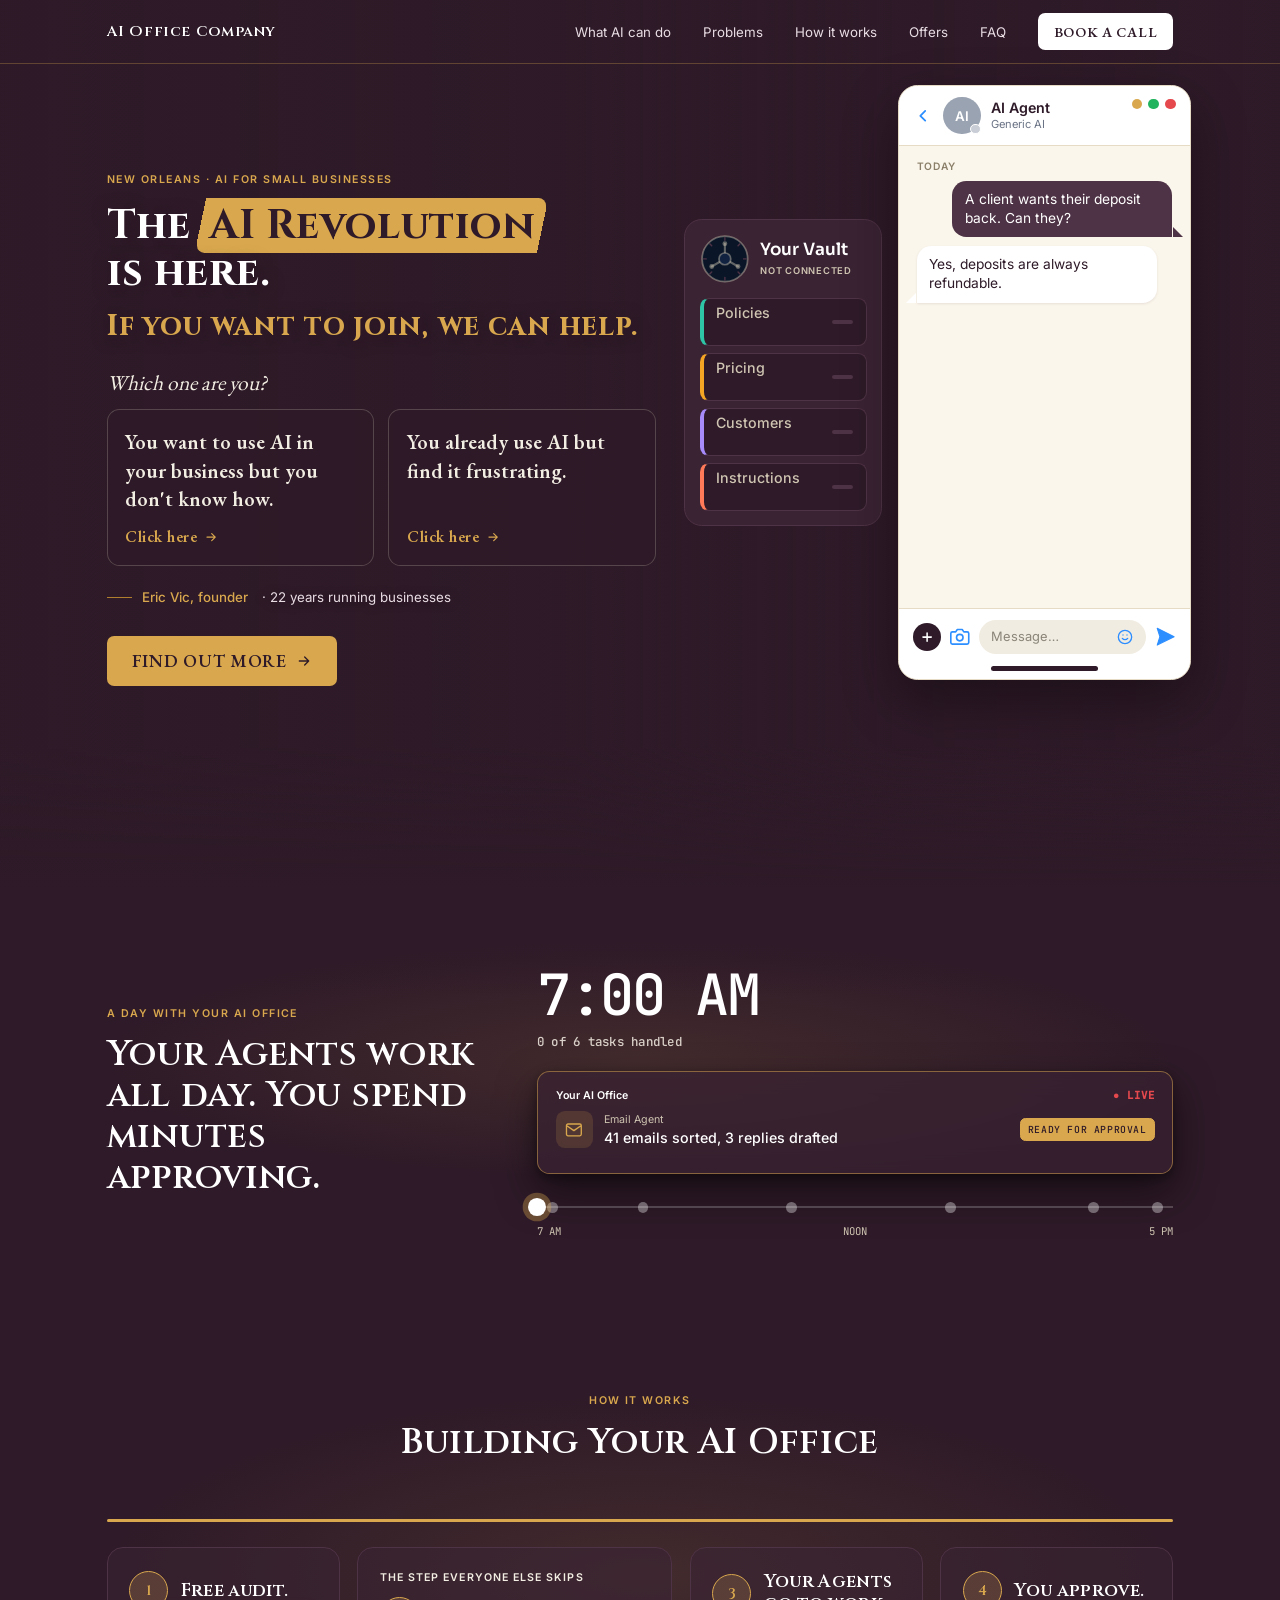
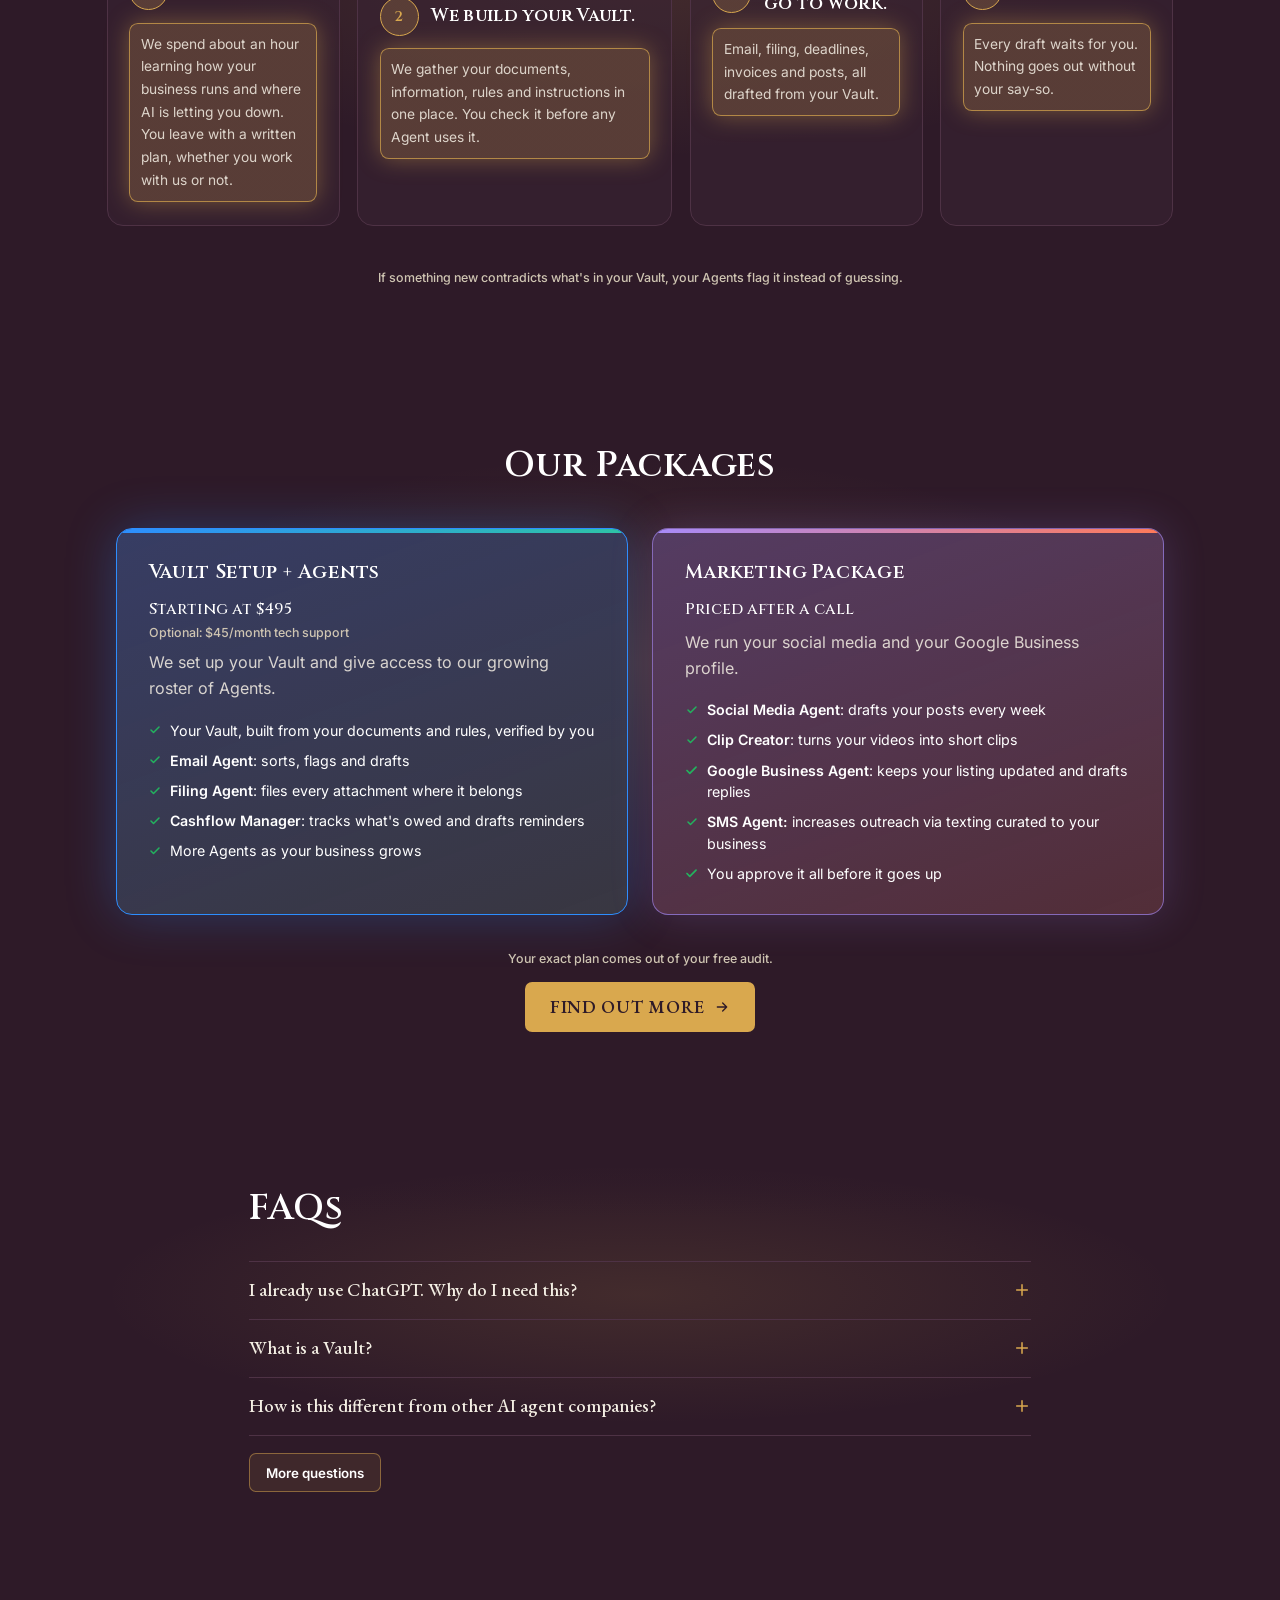
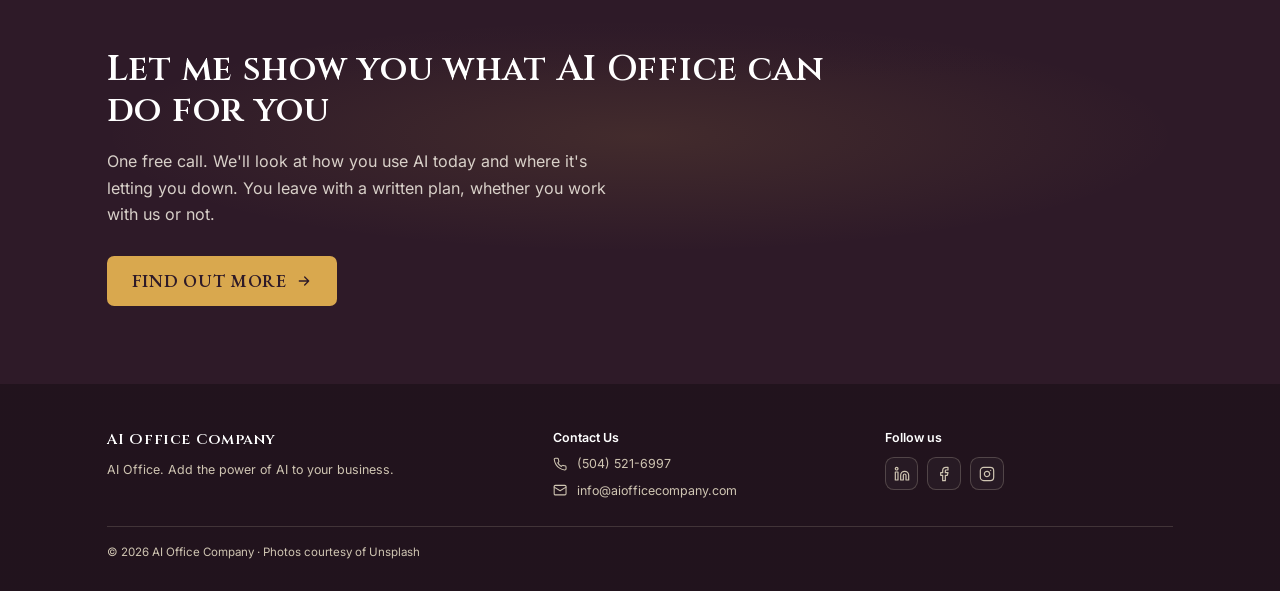
==== commit 5b23df17: "Split Case 1 / Case 2 into their own pages; CTA and type updates - New /what-ai-can-do/ page: benefi" ====
--- a/index.html
+++ b/index.html
@@ -97,8 +97,7 @@
     <a class="brand" href="#top">
       AI Office Company</a>
     <div class="nav-right">
-      <div class="nav-links"><a href="#why">Problems</a><a href="#how">How it works</a><a href="#offers">Offers</a><a href="#faq">FAQ</a></div>
-      <a class="nav-call" href="tel:+15045216997" aria-label="Call (504) 521-6997"><svg width="18" height="18" viewBox="0 0 24 24" fill="none" stroke="currentColor" stroke-width="1.8" stroke-linecap="round" stroke-linejoin="round" aria-hidden="true"><path d="M22 16.92v3a2 2 0 0 1-2.18 2 19.8 19.8 0 0 1-8.63-3.07 19.5 19.5 0 0 1-6-6A19.8 19.8 0 0 1 2.12 4.18 2 2 0 0 1 4.11 2h3a2 2 0 0 1 2 1.72c.13.96.36 1.9.7 2.81a2 2 0 0 1-.45 2.11L8.09 9.91a16 16 0 0 0 6 6l1.27-1.27a2 2 0 0 1 2.11-.45c.91.34 1.85.57 2.81.7A2 2 0 0 1 22 16.92z"/></svg></a>
+      <div class="nav-links"><a href="/what-ai-can-do/">What AI can do</a><a href="/why-ai-isnt-working/">Problems</a><a href="/#how">How it works</a><a href="/#offers">Offers</a><a href="/#faq">FAQ</a></div>
       <a class="nav-book" href="https://docs.google.com/forms/d/e/1FAIpQLSelwxgPQoNHog9On9Gfm08sV-nHhhvpwXgxcnyUw-kU88Uh2g/viewform" target="_blank" rel="noopener">BOOK A CALL</a>
     </div>
   </nav>
@@ -108,9 +107,10 @@
       <div class="eyebrow hero-eyebrow">New Orleans · AI for small businesses</div>
       <h1>The <span class="rev">AI Revolution</span> is here.</h1>
       <p class="hero-tag">If you want to join, we can help.</p>
+      <p class="cases-q">Which one are you?</p>
       <div class="cases">
-        <a class="case" href="#ai"><span class="case-n">Case 1</span><span class="case-t">You want to use AI in your business but you don't know how.</span></a>
-        <a class="case" href="#why"><span class="case-n">Case 2</span><span class="case-t">You already use some AI but find it frustrating.</span></a>
+        <a class="case" href="/what-ai-can-do/"><span class="case-t">You want to use AI in your business but you don't know how.</span><span class="case-go">Click here<svg width="16" height="16" viewBox="0 0 24 24" fill="none" stroke="currentColor" stroke-width="2" stroke-linecap="round" stroke-linejoin="round" aria-hidden="true"><path d="M5 12h14M13 6l6 6-6 6"/></svg></span></a>
+        <a class="case" href="/why-ai-isnt-working/"><span class="case-t">You already use AI but find it frustrating.</span><span class="case-go">Click here<svg width="16" height="16" viewBox="0 0 24 24" fill="none" stroke="currentColor" stroke-width="2" stroke-linecap="round" stroke-linejoin="round" aria-hidden="true"><path d="M5 12h14M13 6l6 6-6 6"/></svg></span></a>
       </div>
       <div class="sig"><span class="sig-text"><span class="sig-name">Eric Vic, founder</span> <span class="sig-detail">· 22 years running businesses</span></span></div>
     </div>
@@ -191,116 +191,10 @@
     </div>
 
     <div class="hero-cta">
-      <a class="btn" href="https://docs.google.com/forms/d/e/1FAIpQLSelwxgPQoNHog9On9Gfm08sV-nHhhvpwXgxcnyUw-kU88Uh2g/viewform" target="_blank" rel="noopener">Book My Free Audit<svg width="18" height="18" viewBox="0 0 24 24" fill="none" stroke="currentColor" stroke-width="2" stroke-linecap="round" stroke-linejoin="round" aria-hidden="true"><path d="M5 12h14M13 6l6 6-6 6"/></svg></a>
-      <div class="hero-micro">Free · 1-hour call · No obligation</div>
+      <a class="btn" href="https://docs.google.com/forms/d/e/1FAIpQLSelwxgPQoNHog9On9Gfm08sV-nHhhvpwXgxcnyUw-kU88Uh2g/viewform" target="_blank" rel="noopener">FIND OUT MORE<svg width="18" height="18" viewBox="0 0 24 24" fill="none" stroke="currentColor" stroke-width="2" stroke-linecap="round" stroke-linejoin="round" aria-hidden="true"><path d="M5 12h14M13 6l6 6-6 6"/></svg></a>
     </div>
   </div>
 </header>
-
-<!-- ============================== WHY ============================== -->
-<section class="sec why" id="why" data-sec="why">
-  <div class="photo why-photo"><picture><source media="(min-width:1024px)" type="image/webp" srcset="assets/images/why-desktop.webp"><source media="(min-width:1024px)" srcset="assets/images/why-desktop.jpg"><source type="image/webp" srcset="assets/images/why-mobile.webp"><img src="assets/images/why-mobile.jpg" alt="" loading="lazy" decoding="async"></picture></div>
-  <div class="layer why-l1"></div><div class="layer glow"></div>
-  <div class="why-head rv">
-    <div class="eyebrow">Why AI isn't working for you</div>
-    <h2>AI isn't failing because it isn't smart. <span>It's failing because no one taught it your business.</span></h2>
-  </div>
-  <div class="cmp" role="table" aria-label="Without a Vault compared with your Vault">
-    <div class="cmp-col cmp-col-no"></div><div class="cmp-col cmp-col-yes"></div>
-    <div class="cmp-h cmp-h-no" role="columnheader">Without a Vault</div>
-    <div class="cmp-h cmp-h-yes" role="columnheader">With your Vault</div>
-    <div class="cmp-row" role="row" style="--i:0;--r:2"><div class="cmp-no" role="cell"><span class="x"><svg viewBox="0 0 24 24" aria-hidden="true"><path pathLength="1" d="M18 6 6 18"/><path pathLength="1" d="M6 6l12 12"/></svg></span>Starts from zero every time</div><div class="cmp-arrow" aria-hidden="true"><i></i><b></b></div><div class="cmp-yes" role="cell"><span class="ok"><svg viewBox="0 0 24 24" aria-hidden="true"><path d="M20 6 9 17l-5-5"/></svg></span>Starts from everything your business knows</div></div>
-    <div class="cmp-row" role="row" style="--i:1;--r:3"><div class="cmp-no" role="cell"><span class="x"><svg viewBox="0 0 24 24" aria-hidden="true"><path pathLength="1" d="M18 6 6 18"/><path pathLength="1" d="M6 6l12 12"/></svg></span>Guesses when it doesn't know</div><div class="cmp-arrow" aria-hidden="true"><i></i><b></b></div><div class="cmp-yes" role="cell"><span class="ok"><svg viewBox="0 0 24 24" aria-hidden="true"><path d="M20 6 9 17l-5-5"/></svg></span>Flags anything that contradicts</div></div>
-    <div class="cmp-row" role="row" style="--i:2;--r:4"><div class="cmp-no" role="cell"><span class="x"><svg viewBox="0 0 24 24" aria-hidden="true"><path pathLength="1" d="M18 6 6 18"/><path pathLength="1" d="M6 6l12 12"/></svg></span>You correct the same mistake every day</div><div class="cmp-arrow" aria-hidden="true"><i></i><b></b></div><div class="cmp-yes" role="cell"><span class="ok"><svg viewBox="0 0 24 24" aria-hidden="true"><path d="M20 6 9 17l-5-5"/></svg></span>Fix it once, and every Agent follows the fix</div></div>
-    <div class="cmp-row" role="row" style="--i:3;--r:5"><div class="cmp-no" role="cell"><span class="x"><svg viewBox="0 0 24 24" aria-hidden="true"><path pathLength="1" d="M18 6 6 18"/><path pathLength="1" d="M6 6l12 12"/></svg></span>No way to check where an answer came from</div><div class="cmp-arrow" aria-hidden="true"><i></i><b></b></div><div class="cmp-yes" role="cell"><span class="ok"><svg viewBox="0 0 24 24" aria-hidden="true"><path d="M20 6 9 17l-5-5"/></svg></span>Every answer shows its source</div></div>
-    <div class="cmp-row" role="row" style="--i:4;--r:6"><div class="cmp-no" role="cell"><span class="x"><svg viewBox="0 0 24 24" aria-hidden="true"><path pathLength="1" d="M18 6 6 18"/><path pathLength="1" d="M6 6l12 12"/></svg></span>Can't trust it with a customer</div><div class="cmp-arrow" aria-hidden="true"><i></i><b></b></div><div class="cmp-yes" role="cell"><span class="ok"><svg viewBox="0 0 24 24" aria-hidden="true"><path d="M20 6 9 17l-5-5"/></svg></span>Nothing goes out until you approve it</div></div>
-    <div class="cmp-end"></div>
-  </div>
-  <div class="vd">
-    <div class="tiles">
-      <div class="tile rv" style="--d:.2s"><span class="tile-ic"><svg viewBox="0 0 24 24" aria-hidden="true"><path d="M4 19.5v-15A2.5 2.5 0 0 1 6.5 2H19a1 1 0 0 1 1 1v18a1 1 0 0 1-1 1H6.5a1 1 0 0 1 0-5H20"/><path d="M8 11h8"/><path d="M8 7h6"/></svg></span><h4><span class="tile-your">Your </span><span class="tile-word">information</span></h4><p>documents, prices, policies, customer records</p></div>
-      <div class="tile rv" style="--d:.28s"><span class="tile-ic"><svg viewBox="0 0 24 24" aria-hidden="true"><path d="M12 22s8-4 8-10V5l-8-3-8 3v7c0 6 8 10 8 10zM9 12l2 2 4-4"/></svg></span><h4><span class="tile-your">Your </span><span class="tile-word">rules</span></h4><p>how you want things done, and what needs your sign-off</p></div>
-      <div class="tile rv" style="--d:.36s"><span class="tile-ic"><svg viewBox="0 0 24 24" aria-hidden="true"><path d="M10 6h11M10 12h11M10 18h11M4 6h1v4M4 10h2M6 18H4c0-1 2-2 2-3s-1-1.5-2-1"/></svg></span><h4><span class="tile-your">Your </span><span class="tile-word">instructions</span></h4><p>step-by-step directions for each Agent</p></div>
-      <div class="tile rv" style="--d:.44s"><span class="tile-ic"><svg viewBox="0 0 24 24" aria-hidden="true"><rect width="20" height="5" x="2" y="3" rx="1"/><path d="M4 8v11a2 2 0 0 0 2 2h12a2 2 0 0 0 2-2V8"/><path d="M10 12h4"/></svg></span><h4><span class="tile-your">Your </span><span class="tile-word">records</span></h4><p>PDFs, images and files, kept as they are</p></div>
-    </div>
-    <svg class="vd-lines" viewBox="0 0 1200 150" preserveAspectRatio="none" fill="none" aria-hidden="true"><g stroke-width="2"><path pathLength="1" vector-effect="non-scaling-stroke" d="M138 0C138 90 560 60 578 140" style="--d:.5s"/><path pathLength="1" vector-effect="non-scaling-stroke" d="M446 0C446 70 590 70 594 140" style="--d:.6s"/><path pathLength="1" vector-effect="non-scaling-stroke" d="M754 0C754 70 610 70 606 140" style="--d:.7s"/><path pathLength="1" vector-effect="non-scaling-stroke" d="M1062 0C1062 90 640 60 622 140" style="--d:.8s"/></g></svg>
-    <div class="vd-vault"><span class="vd-box"><svg class="vd-icon" viewBox="0 0 576 512" aria-hidden="true"><!--! Font Awesome Free 6.5.2 by @fontawesome - https://fontawesome.com License - https://fontawesome.com/license/free (Icons: CC BY 4.0, Fonts: SIL OFL 1.1, Code: MIT License) Copyright 2024 Fonticons, Inc. --><path d="M64 0C28.7 0 0 28.7 0 64V416c0 35.3 28.7 64 64 64H80l16 32h64l16-32H400l16 32h64l16-32h16c35.3 0 64-28.7 64-64V64c0-35.3-28.7-64-64-64H64zM224 320a80 80 0 1 0 0-160 80 80 0 1 0 0 160zm0-240a160 160 0 1 1 0 320 160 160 0 1 1 0-320zM480 221.3V336c0 8.8-7.2 16-16 16s-16-7.2-16-16V221.3c-18.6-6.6-32-24.4-32-45.3c0-26.5 21.5-48 48-48s48 21.5 48 48c0 20.9-13.4 38.7-32 45.3z"/></svg></span><span class="vd-label">Your Vault</span></div>
-  </div>
-  <div class="why-foot rv-o">
-    <p>We build it. You check it. Then your Agents work from it.</p>
-    <a href="#how">See how it works<svg width="16" height="16" viewBox="0 0 24 24" fill="none" stroke="currentColor" stroke-width="2" stroke-linecap="round" stroke-linejoin="round" aria-hidden="true"><path d="M5 12h14M13 6l6 6-6 6"/></svg></a>
-  </div>
-  <div class="edge edge-t"></div><div class="edge edge-b"></div>
-</section>
-
-<!-- ============================== WHAT AI CAN DO ============================== -->
-<section class="sec ai" id="ai" data-sec="ai">
-  <div class="layer ai-glow"></div>
-  <div class="ai-head rv">
-    <div class="eyebrow">Join the Revolution</div>
-    <h2>What AI Can Do For You</h2>
-    <p>AI won't do your job for you. It takes the desk work off your plate, which frees up hours of admin every week.</p>
-  </div>
-  <div class="ai-tiles">
-    <div class="ai-tile rv" style="--d:0.15s"><div class="ai-n">01</div><h3>Boost productivity</h3><p>Get more done in a day without adding hours.</p></div>
-    <div class="ai-tile rv" style="--d:0.22s"><div class="ai-n">02</div><h3>Reduce labor</h3><p>Less time spent on repetitive work, for you and your staff.</p></div>
-    <div class="ai-tile rv" style="--d:0.29s"><div class="ai-n">03</div><h3>Handle admin work</h3><p>Emails, filing, paperwork and data entry get done in the background.</p></div>
-    <div class="ai-tile rv" style="--d:0.36s"><div class="ai-n">04</div><h3>Send reminders to customers</h3><p>Appointments, payments and deadlines, sent on time, every time.</p></div>
-    <div class="ai-tile rv" style="--d:0.43s"><div class="ai-n">05</div><h3>Draft quotes and estimates</h3><p>Built from your real prices, not guesses.</p></div>
-    <div class="ai-tile rv" style="--d:0.50s"><div class="ai-n">06</div><h3>Keep your marketing going</h3><p>Posts, Google listing updates and review replies, drafted every week.</p></div>
-  </div>
-  <div class="ind rv-o" style="--d:.3s">
-    <h3 class="ind-h">See it in your business</h3>
-    <div class="ind-tabs" role="tablist" aria-label="Industries">
-        <button type="button" class="ind-tab" role="tab" id="ind-t0" aria-controls="ind-p0" aria-selected="true">Contractors</button>
-        <button type="button" class="ind-tab" role="tab" id="ind-t1" aria-controls="ind-p1" aria-selected="false" tabindex="-1">Trades</button>
-        <button type="button" class="ind-tab" role="tab" id="ind-t2" aria-controls="ind-p2" aria-selected="false" tabindex="-1">Law Firms</button>
-        <button type="button" class="ind-tab" role="tab" id="ind-t3" aria-controls="ind-p3" aria-selected="false" tabindex="-1">Medical &amp; Dental</button>
-        <button type="button" class="ind-tab" role="tab" id="ind-t4" aria-controls="ind-p4" aria-selected="false" tabindex="-1">Real Estate</button>
-        <button type="button" class="ind-tab" role="tab" id="ind-t5" aria-controls="ind-p5" aria-selected="false" tabindex="-1">CPAs</button>
-    </div>
-    <div class="ind-panels">
-      <div class="ind-panel" role="tabpanel" id="ind-p0" aria-labelledby="ind-t0">
-        <div class="ind-name">Contractors</div>
-        <div class="ind-card ind-today"><div class="ind-k">Today</div><p>A customer asks, "What will a new kitchen cost?" You measure, drive back, dig through price sheets, and the estimate goes out days later.</p></div>
-        <div class="ind-card ind-ai"><div class="ind-k">With AI</div><p>You send your measurements and photos (or a voice note) from the truck. AI drafts the estimate from your own prices and markups. You check it and send it the same day.</p></div>
-      </div>
-      <div class="ind-panel" role="tabpanel" id="ind-p1" aria-labelledby="ind-t1">
-        <div class="ind-name">Trades</div>
-        <div class="ind-card ind-today"><div class="ind-k">Today</div><p>A customer calls at 7 PM because their AC is out. It goes to voicemail, and they call the next company.</p></div>
-        <div class="ind-card ind-ai"><div class="ind-k">With AI</div><p>AI drafts a reply with your real diagnostic fee and your next open service window. You approve it from your phone and it's sent.</p></div>
-      </div>
-      <div class="ind-panel" role="tabpanel" id="ind-p2" aria-labelledby="ind-t2">
-        <div class="ind-name">Law Firms</div>
-        <div class="ind-card ind-today"><div class="ind-k">Today</div><p>Medical records arrive by email across 20 cases. A paralegal downloads, renames and files each one, then chases whatever is missing.</p></div>
-        <div class="ind-card ind-ai"><div class="ind-k">With AI</div><p>AI renames the records and files them in the right case folder, flags missing records, and drafts a status update to the client for attorney review.</p></div>
-      </div>
-      <div class="ind-panel" role="tabpanel" id="ind-p3" aria-labelledby="ind-t3">
-        <div class="ind-name">Medical &amp; Dental</div>
-        <div class="ind-card ind-today"><div class="ind-k">Today</div><p>The front desk spends the morning on confirmation calls and you still get no-shows.</p></div>
-        <div class="ind-card ind-ai"><div class="ind-k">With AI</div><p>AI drafts a confirmation and reminder for every appointment and answers routine questions about insurance, hours and parking. Staff approve before anything goes out.</p></div>
-      </div>
-      <div class="ind-panel" role="tabpanel" id="ind-p4" aria-labelledby="ind-t4">
-        <div class="ind-name">Real Estate</div>
-        <div class="ind-card ind-today"><div class="ind-k">Today</div><p>Contingency and closing dates live in your head and a dozen PDFs.</p></div>
-        <div class="ind-card ind-ai"><div class="ind-k">With AI</div><p>AI pulls the dates from each purchase agreement into calendar alerts and drafts weekly updates to buyers, sellers and lenders.</p></div>
-      </div>
-      <div class="ind-panel" role="tabpanel" id="ind-p5" aria-labelledby="ind-t5">
-        <div class="ind-name">CPAs</div>
-        <div class="ind-card ind-today"><div class="ind-k">Today</div><p>A client uploads half their documents, and you only find out when you start the return.</p></div>
-        <div class="ind-card ind-ai"><div class="ind-k">With AI</div><p>AI checks every upload against your organizer and drafts a clear missing-documents list the same day.</p></div>
-      </div>
-    </div>
-  </div>
-  <div class="ai-foot rv-o" style="--d:.45s">
-    <p>AI does the legwork. You make the call.</p>
-    <div class="ai-cta">
-      <a class="btn" href="https://docs.google.com/forms/d/e/1FAIpQLSelwxgPQoNHog9On9Gfm08sV-nHhhvpwXgxcnyUw-kU88Uh2g/viewform" target="_blank" rel="noopener">Book My Free Audit<svg width="18" height="18" viewBox="0 0 24 24" fill="none" stroke="currentColor" stroke-width="2" stroke-linecap="round" stroke-linejoin="round" aria-hidden="true"><path d="M5 12h14M13 6l6 6-6 6"/></svg></a>
-      <div class="ai-micro">Free · 1-hour call · No obligation</div>
-    </div>
-  </div>
-  <div class="edge edge-t"></div><div class="edge edge-b"></div>
-</section>
 
 <!-- ============================== AGENTS ============================== -->
 <section class="sec agents" id="agents" data-sec="agents">
@@ -379,7 +273,7 @@
   </div>
   <div class="offers-cta rv" style="--d:.24s">
     <p>Your exact plan comes out of your free audit.</p>
-    <a class="btn" href="https://docs.google.com/forms/d/e/1FAIpQLSelwxgPQoNHog9On9Gfm08sV-nHhhvpwXgxcnyUw-kU88Uh2g/viewform" target="_blank" rel="noopener">Book My Free Audit<svg width="18" height="18" viewBox="0 0 24 24" fill="none" stroke="currentColor" stroke-width="2" stroke-linecap="round" stroke-linejoin="round" aria-hidden="true"><path d="M5 12h14M13 6l6 6-6 6"/></svg></a>
+    <a class="btn" href="https://docs.google.com/forms/d/e/1FAIpQLSelwxgPQoNHog9On9Gfm08sV-nHhhvpwXgxcnyUw-kU88Uh2g/viewform" target="_blank" rel="noopener">FIND OUT MORE<svg width="18" height="18" viewBox="0 0 24 24" fill="none" stroke="currentColor" stroke-width="2" stroke-linecap="round" stroke-linejoin="round" aria-hidden="true"><path d="M5 12h14M13 6l6 6-6 6"/></svg></a>
   </div>
   <div class="edge edge-t"></div><div class="edge edge-b"></div>
 </section>
@@ -415,10 +309,9 @@
   <div class="layer closing-l1"></div><div class="layer glow"></div>
   <div class="closing-in rv">
     <h2>Let me show you what AI Office can do for you</h2>
-    <p>One free call, about an hour. We'll look at how you use AI today and where it's letting you down. You leave with a written plan, whether you work with us or not.</p>
+    <p>One free call. We'll look at how you use AI today and where it's letting you down. You leave with a written plan, whether you work with us or not.</p>
     <div class="closing-cta">
-      <a class="btn" href="https://docs.google.com/forms/d/e/1FAIpQLSelwxgPQoNHog9On9Gfm08sV-nHhhvpwXgxcnyUw-kU88Uh2g/viewform" target="_blank" rel="noopener">Book My Free Audit<svg width="18" height="18" viewBox="0 0 24 24" fill="none" stroke="currentColor" stroke-width="2" stroke-linecap="round" stroke-linejoin="round" aria-hidden="true"><path d="M5 12h14M13 6l6 6-6 6"/></svg></a>
-      <div class="closing-micro">Free · 1 hour · No obligation</div>
+      <a class="btn" href="https://docs.google.com/forms/d/e/1FAIpQLSelwxgPQoNHog9On9Gfm08sV-nHhhvpwXgxcnyUw-kU88Uh2g/viewform" target="_blank" rel="noopener">FIND OUT MORE<svg width="18" height="18" viewBox="0 0 24 24" fill="none" stroke="currentColor" stroke-width="2" stroke-linecap="round" stroke-linejoin="round" aria-hidden="true"><path d="M5 12h14M13 6l6 6-6 6"/></svg></a>
     </div>
   </div>
   <div class="edge edge-t"></div><div class="edge edge-b"></div>
--- a/assets/css/site.css
+++ b/assets/css/site.css
@@ -60,12 +60,12 @@
 main{display:flex;flex-direction:column;background:var(--navy)}
 @keyframes msgIn{from{opacity:0;transform:translateY(10px) scale(.98)}to{opacity:1;transform:none}}
 
-.btn{display:flex;align-items:center;justify-content:center;gap:10px;height:54px;padding:0 28px;border-radius:8px;background:var(--gold);color:var(--navy);font-family:var(--font-body);font-weight:600;font-size:17px;transition:background .2s ease,color .2s ease}
+.btn{display:flex;align-items:center;justify-content:center;gap:10px;height:54px;padding:0 28px;border-radius:8px;background:var(--gold);color:var(--navy);font-family:var(--font-serif);font-weight:600;font-size:20px;letter-spacing:.04em;transition:background .2s ease,color .2s ease}
 .btn:hover{background:var(--ice);color:var(--navy)}
 .eyebrow{font-family:var(--font-body);font-size:12px;font-weight:600;letter-spacing:.14em;text-transform:uppercase;color:var(--gold)}
 
 .sec{position:relative;isolation:isolate;overflow:hidden;background:var(--navy);color:var(--white);padding:48px 20px}
-.sec h2{font-family:var(--font-head);font-weight:600;font-size:27px;line-height:1.15;letter-spacing:.02em;color:var(--white)}
+.sec h1,.sec h2{font-family:var(--font-head);font-weight:600;font-size:27px;line-height:1.15;letter-spacing:.02em;color:var(--white)}
 .layer{position:absolute;inset:0;pointer-events:none;z-index:-1}
 .photo{position:absolute;left:0;right:0;top:0;bottom:0;z-index:-2;pointer-events:none}
 .photo picture,.photo img{display:block;width:100%;height:100%}
@@ -96,9 +96,7 @@
 .brand:hover{color:var(--white)}
 .nav-right{display:flex;align-items:center;gap:6px}
 .nav-links{display:none}
-.nav-call{display:flex;align-items:center;justify-content:center;width:44px;height:44px;border-radius:8px;border:1px solid rgba(var(--white-rgb),.3);background:rgba(var(--white-rgb),.08);color:var(--white)}
-.nav-call:hover{color:var(--white)}
-.nav-book{background:var(--white);color:var(--navy);padding:0 10px;height:44px;display:flex;align-items:center;white-space:nowrap;border-radius:8px;font-weight:600;font-size:12px;letter-spacing:.04em}
+.nav-book{background:var(--white);color:var(--navy);padding:0 10px;height:44px;display:flex;align-items:center;white-space:nowrap;border-radius:8px;font-family:var(--font-serif);font-weight:600;font-size:14px;letter-spacing:.05em}
 .nav-book:hover{color:var(--navy);background:var(--gold)}
 
 .hero-grid{position:relative;z-index:1;padding:32px 20px 0;display:grid;grid-template-areas:"copy" "cta" "anim"}
@@ -112,16 +110,18 @@
   background:linear-gradient(102deg,transparent .22em,var(--gold) .22em,var(--gold) calc(100% - .22em),transparent calc(100% - .22em))}
 .hero-tag{font-family:var(--font-head);font-weight:700;font-size:21px;line-height:1.3;letter-spacing:.03em;color:var(--gold);text-shadow:0 2px 18px rgba(var(--navy-rgb),.7);margin-top:12px}
 /* the two case cards: Case 1 jumps to the closing section, Case 2 to Why */
-.cases{display:grid;grid-template-columns:1fr;gap:12px;margin-top:24px}
+.cases-q{margin-top:22px;font-family:var(--font-serif);font-style:italic;font-size:20px;line-height:1.3;color:var(--ice)}
+.cases{display:grid;grid-template-columns:1fr;gap:12px;margin-top:12px}
 .case{display:flex;flex-direction:column;gap:8px;padding:16px 18px;border-radius:14px;border:1px solid rgba(var(--slate-rgb),.25);background:rgba(var(--navy-rgb),.85);color:var(--ice);transition:border-color .2s ease,transform .2s ease}
 .case:hover{color:var(--ice);border-color:rgba(var(--gold-rgb),.75);transform:translateY(-2px)}
-.case-n{font-size:12px;font-weight:600;letter-spacing:.12em;text-transform:uppercase;color:var(--gold)}
 .case-t{font-family:var(--font-serif);font-size:20px;line-height:1.35;font-weight:600}
+.case-go{margin-top:auto;padding-top:4px;display:inline-flex;align-items:center;gap:8px;font-family:var(--font-serif);font-size:17px;font-weight:600;letter-spacing:.03em;color:var(--gold)}
+.case-go svg{transition:transform .2s ease}
+.case:hover .case-go svg{transform:translateX(4px)}
 .sig{display:flex;align-items:flex-start;gap:10px;margin-top:18px;font-size:13.5px;line-height:1.5}
 .sig::before{content:"";flex:none;width:22px;height:2px;background:var(--gold-deep);margin-top:10px}
 .sig-name{font-weight:500;color:var(--gold)}
 .sig-detail{color:var(--blush);text-shadow:0 1px 10px rgba(var(--navy-rgb),.75)}
-.hero-micro{margin-top:10px;text-align:center;font-size:14px;font-weight:500;color:var(--ice);text-shadow:0 1px 10px rgba(var(--navy-rgb),.8)}
 
 /* reduced motion: every remaining animation and transition (reveals, chat pop-ins, task rows,
    comparison rows, step bar) jumps straight to its end state */
@@ -236,12 +236,19 @@
   .js .m-d2{display:none}
 }
 
+/* ============================== SUBPAGES ============================== */
+.page-top{position:relative;z-index:2;background:var(--navy)}
+.back{display:inline-flex;align-items:center;gap:8px;min-height:44px;margin:4px 20px 0;font-size:14px;font-weight:600;color:var(--gold)}
+.back:hover{color:var(--ice)}
+.back svg{transition:transform .2s ease}
+.back:hover svg{transform:translateX(-4px)}
+
 /* ================================ WHY ================================ */
 .why-photo{top:-6%;bottom:-6%}
 .why-l1{background:linear-gradient(180deg,rgba(var(--navy-rgb),.84) 0%,rgba(var(--navy-rgb),.74) 50%,rgba(var(--navy-rgb),.84) 100%)}
 .why-head .eyebrow{margin-top:-10px}
-.why h2{margin-top:14px;text-wrap:pretty}
-.why h2 span{color:var(--gold)}
+.why h1{margin-top:14px;text-wrap:pretty}
+.why h1 span{color:var(--gold)}
 
 .cmp{position:relative;display:grid;grid-template-columns:minmax(0,1fr) 22px minmax(0,1fr);margin-top:28px}
 .cmp-col{grid-row:1 / span 7;border-radius:16px}
@@ -311,7 +318,7 @@
 /* ============================ WHAT AI CAN DO ============================ */
 .ai-glow{background:radial-gradient(ellipse 40% 45% at 85% 20%,rgba(var(--gold-rgb),.14),transparent 70%),radial-gradient(ellipse 40% 40% at 10% 85%,rgba(233,221,228,.08),transparent 70%)}
 .ai-head{text-align:center}
-.ai h2{margin-top:12px;text-wrap:balance}
+.ai h1{margin-top:12px;text-wrap:balance}
 .ai-head p{font-size:16px;line-height:1.6;color:var(--blush);margin-top:14px;text-wrap:pretty}
 .ai-tiles{display:grid;grid-template-columns:1fr;gap:12px;margin-top:28px}
 .ai-tile{border:1px solid var(--navy-mid);border-top:2px solid var(--gold);border-radius:14px;background:rgba(var(--navy-deep-rgb),.6);padding:20px}
@@ -341,7 +348,20 @@
 .ai-foot{margin-top:40px;text-align:center}
 .ai-foot>p{font-family:var(--font-head);font-weight:600;font-size:21px;letter-spacing:.02em;line-height:1.35;color:var(--white)}
 .ai-cta{margin-top:20px}
-.ai-micro{margin-top:10px;font-size:14px;color:var(--blush)}
+
+/* ======================= SEE IT IN YOUR BUSINESS ======================= */
+.divider{display:flex;align-items:center;justify-content:center;gap:14px;max-width:560px;margin:0 auto 36px}
+.divider i{flex:1;height:1px;background:linear-gradient(90deg,rgba(var(--gold-rgb),0),rgba(var(--gold-rgb),.7))}
+.divider i:last-child{background:linear-gradient(90deg,rgba(var(--gold-rgb),.7),rgba(var(--gold-rgb),0))}
+.divider b{flex:none;width:10px;height:10px;transform:rotate(45deg);border:1.5px solid var(--gold)}
+.see .ind{margin-top:0}
+.ind-head{text-align:center}
+.see .ind-h{margin-top:12px}
+
+/* ============================ VAULT DEMO ============================ */
+.demo-copy p{font-size:16px;line-height:1.6;color:var(--blush);margin-top:14px;text-wrap:pretty}
+.demo h2{margin-top:12px;text-wrap:balance}
+.demo .hero-anim{grid-area:auto}
 
 /* ================================ AGENTS ================================ */
 .agents-head .eyebrow{margin-top:-10px}
@@ -433,7 +453,6 @@
 .closing-photo img{object-position:60% 50%}
 .closing-in>p{font-size:16px;line-height:1.65;color:var(--body);margin-top:14px}
 .closing-cta{margin-top:24px}
-.closing-micro{margin-top:10px;text-align:center;font-size:13px;font-weight:500;color:var(--slate)}
 
 /* ================================ FOOTER ================================ */
 .footer{background:linear-gradient(rgba(0,0,0,.28),rgba(0,0,0,.28)),var(--navy);color:var(--slate);padding:36px 20px 28px;font-size:14px;line-height:1.7}
@@ -453,7 +472,7 @@
 @media (min-width:1024px){
   .btn{display:inline-flex;height:56px}
   .sec{padding:88px 120px}
-  .sec h2{font-size:40px}
+  .sec h1,.sec h2{font-size:40px}
   .edge{height:120px}
 
   /* hero */
@@ -469,21 +488,21 @@
   .nav-links{display:flex;align-items:center;gap:36px;font-size:15px}
   .nav-links a{color:var(--blush)}
   .nav-links a:hover{color:var(--white)}
-  .nav-call{display:none}
-  .nav-book{height:auto;padding:12px 18px;font-size:13px}
+  .nav-book{height:auto;padding:11px 18px;font-size:16px}
   .hero-grid{height:928px;padding:0 100px 0 120px;grid-template-columns:minmax(0,1fr) 570px;column-gap:32px;grid-template-rows:.7fr auto auto 1.3fr;grid-template-areas:". anim" "copy anim" "cta anim" ". anim"}
   .hero-anim{margin-top:0;align-self:center}
   .hero-eyebrow{margin-bottom:18px}
   .hero h1{font-size:46px;line-height:1.15}
   .hero-tag{font-size:32px;line-height:1.25;margin-top:14px}
-  .cases{grid-template-columns:minmax(0,1fr) minmax(0,1fr);gap:16px;margin-top:32px;max-width:640px}
+  .cases-q{margin-top:28px;font-size:24px}
+  .cases{grid-template-columns:minmax(0,1fr) minmax(0,1fr);gap:16px;margin-top:14px;max-width:640px}
   .case{gap:10px;padding:20px}
   .case-t{font-size:23px;line-height:1.4}
+  .case-go{font-size:18px}
   .sig{align-items:center;gap:12px;margin-top:24px;font-size:15px}
   .sig::before{width:28px;margin-top:0}
   .sig-text{display:flex;gap:15px}
   .hero-cta{margin-top:32px;display:flex;align-items:center;gap:20px}
-  .hero-micro{margin-top:0;text-align:left;font-size:15px}
 
   .hero-anim{position:relative;height:880px}
   .vbox{position:absolute;left:0;top:150px;width:222px;border-radius:20px;border:1px solid var(--vb);padding:16px}
@@ -538,7 +557,7 @@
   /* why */
   .why-head{max-width:900px;margin:0 auto;text-align:center}
   .why-head .eyebrow{margin-top:0}
-  .why h2{margin-top:18px;text-wrap:balance}
+  .why h1{margin-top:18px;text-wrap:balance}
   .cmp{grid-template-columns:minmax(0,1fr) 64px minmax(0,1fr);max-width:1060px;margin:56px auto 0}
   .cmp-h{padding:24px 28px;font-size:20px}
   .cmp-h-yes{gap:10px}
@@ -570,7 +589,7 @@
 
   /* what AI can do */
   .ai-head{max-width:860px;margin:0 auto}
-  .ai h2{margin-top:16px}
+  .ai h1{margin-top:16px}
   .ai-head p{font-size:21px;line-height:1.55;max-width:720px;margin:18px auto 0}
   .ai-tiles{grid-template-columns:repeat(3,minmax(0,1fr));gap:20px;max-width:1200px;margin:52px auto 0}
   .ai-tile{padding:26px 26px 28px}
@@ -588,7 +607,20 @@
   .ai-foot{margin-top:56px}
   .ai-foot>p{font-size:26px}
   .ai-cta{display:flex;align-items:center;justify-content:center;gap:20px}
-  .ai-micro{margin-top:0}
+
+  /* subpages */
+  .back{margin:12px 120px 0;font-size:15px}
+
+  /* see it in your business */
+  .divider{margin-bottom:56px}
+  .see .ind{margin-top:0}
+  .see .ind-h{margin-top:16px}
+
+  /* vault demo */
+  .demo-grid{display:grid;grid-template-columns:minmax(0,1fr) 570px;gap:64px;align-items:center}
+  .demo h2{margin-top:16px}
+  .demo-copy p{font-size:20px;line-height:1.6;margin-top:20px;max-width:520px}
+  .demo .hero-anim{height:820px}
 
   /* agents */
   .agents-grid{display:grid;grid-template-columns:420px minmax(0,1fr);gap:64px;align-items:center}
@@ -644,7 +676,6 @@
   .closing-in{max-width:820px}
   .closing-in>p{font-size:18px;margin-top:20px;max-width:580px}
   .closing-cta{display:flex;align-items:center;gap:20px;margin-top:32px}
-  .closing-micro{margin-top:0;text-align:left;font-size:14px}
 
   /* footer */
   .footer{padding:48px 120px 32px}
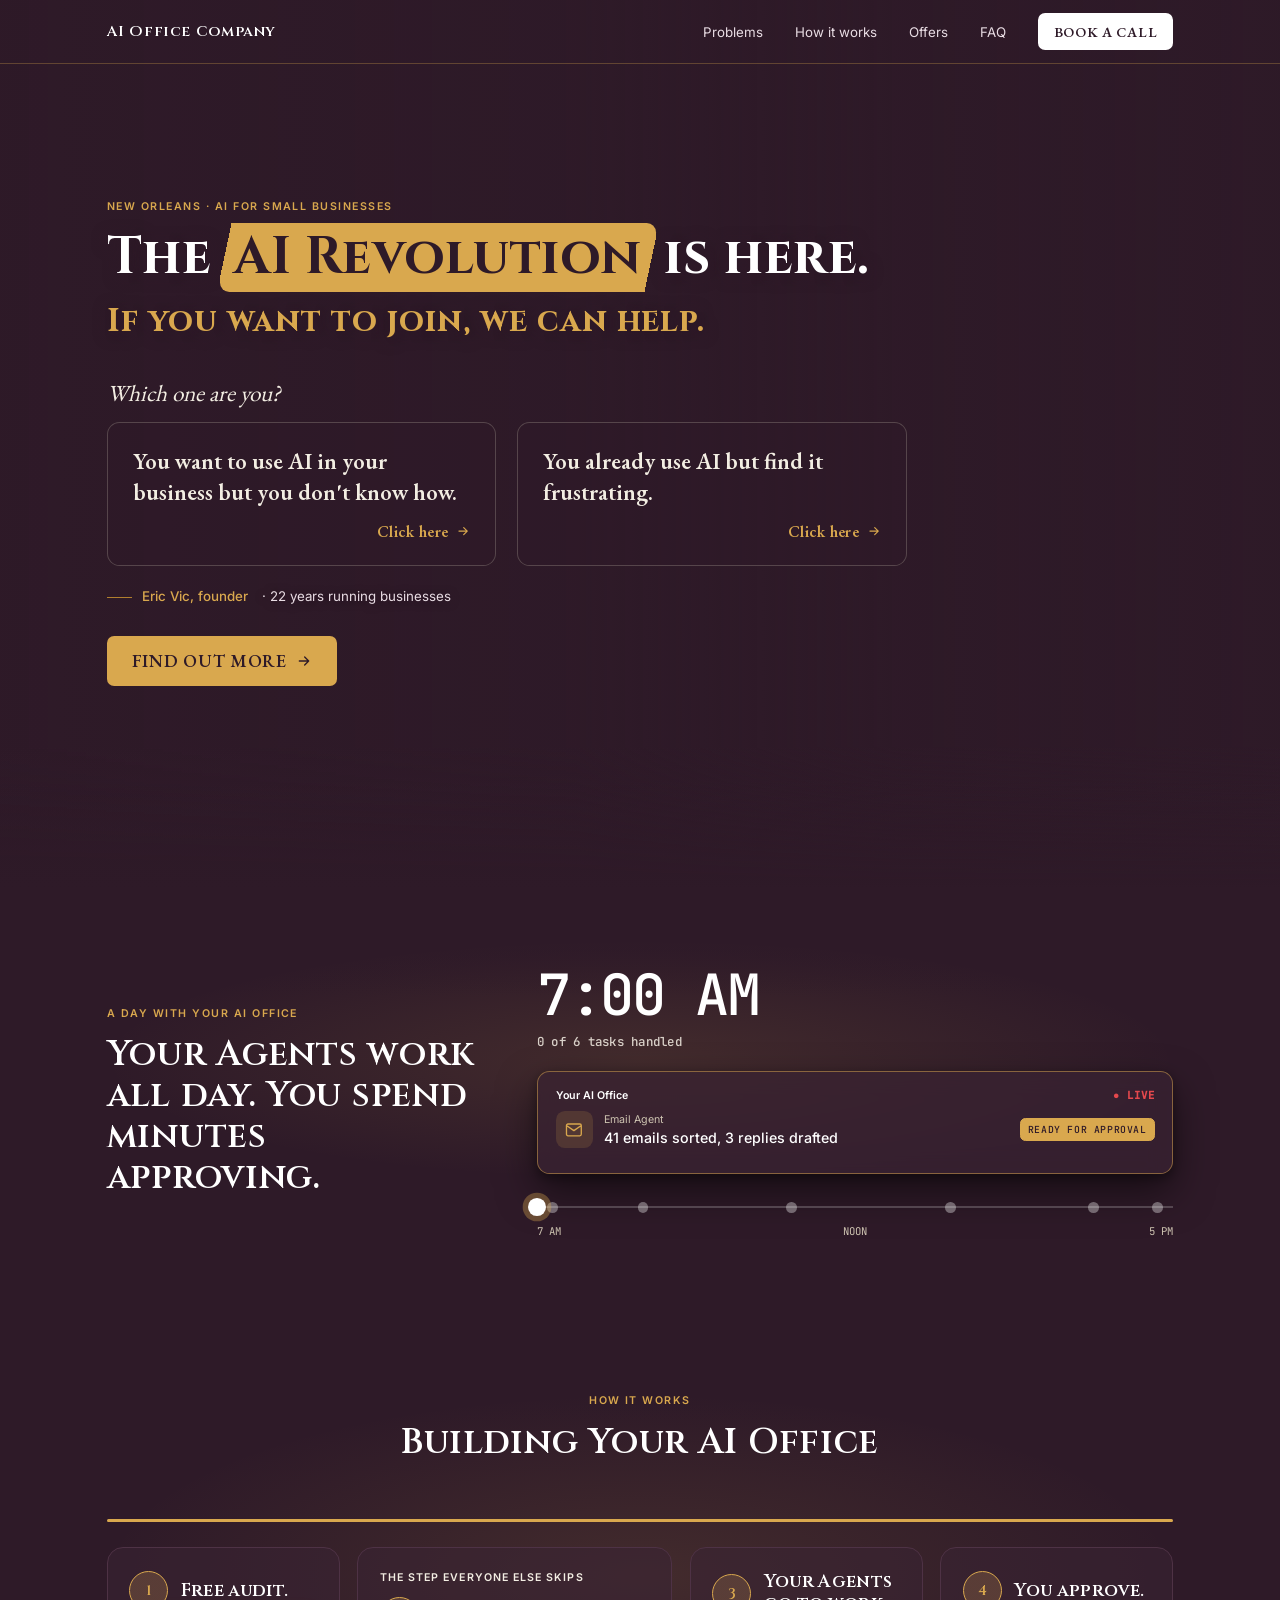
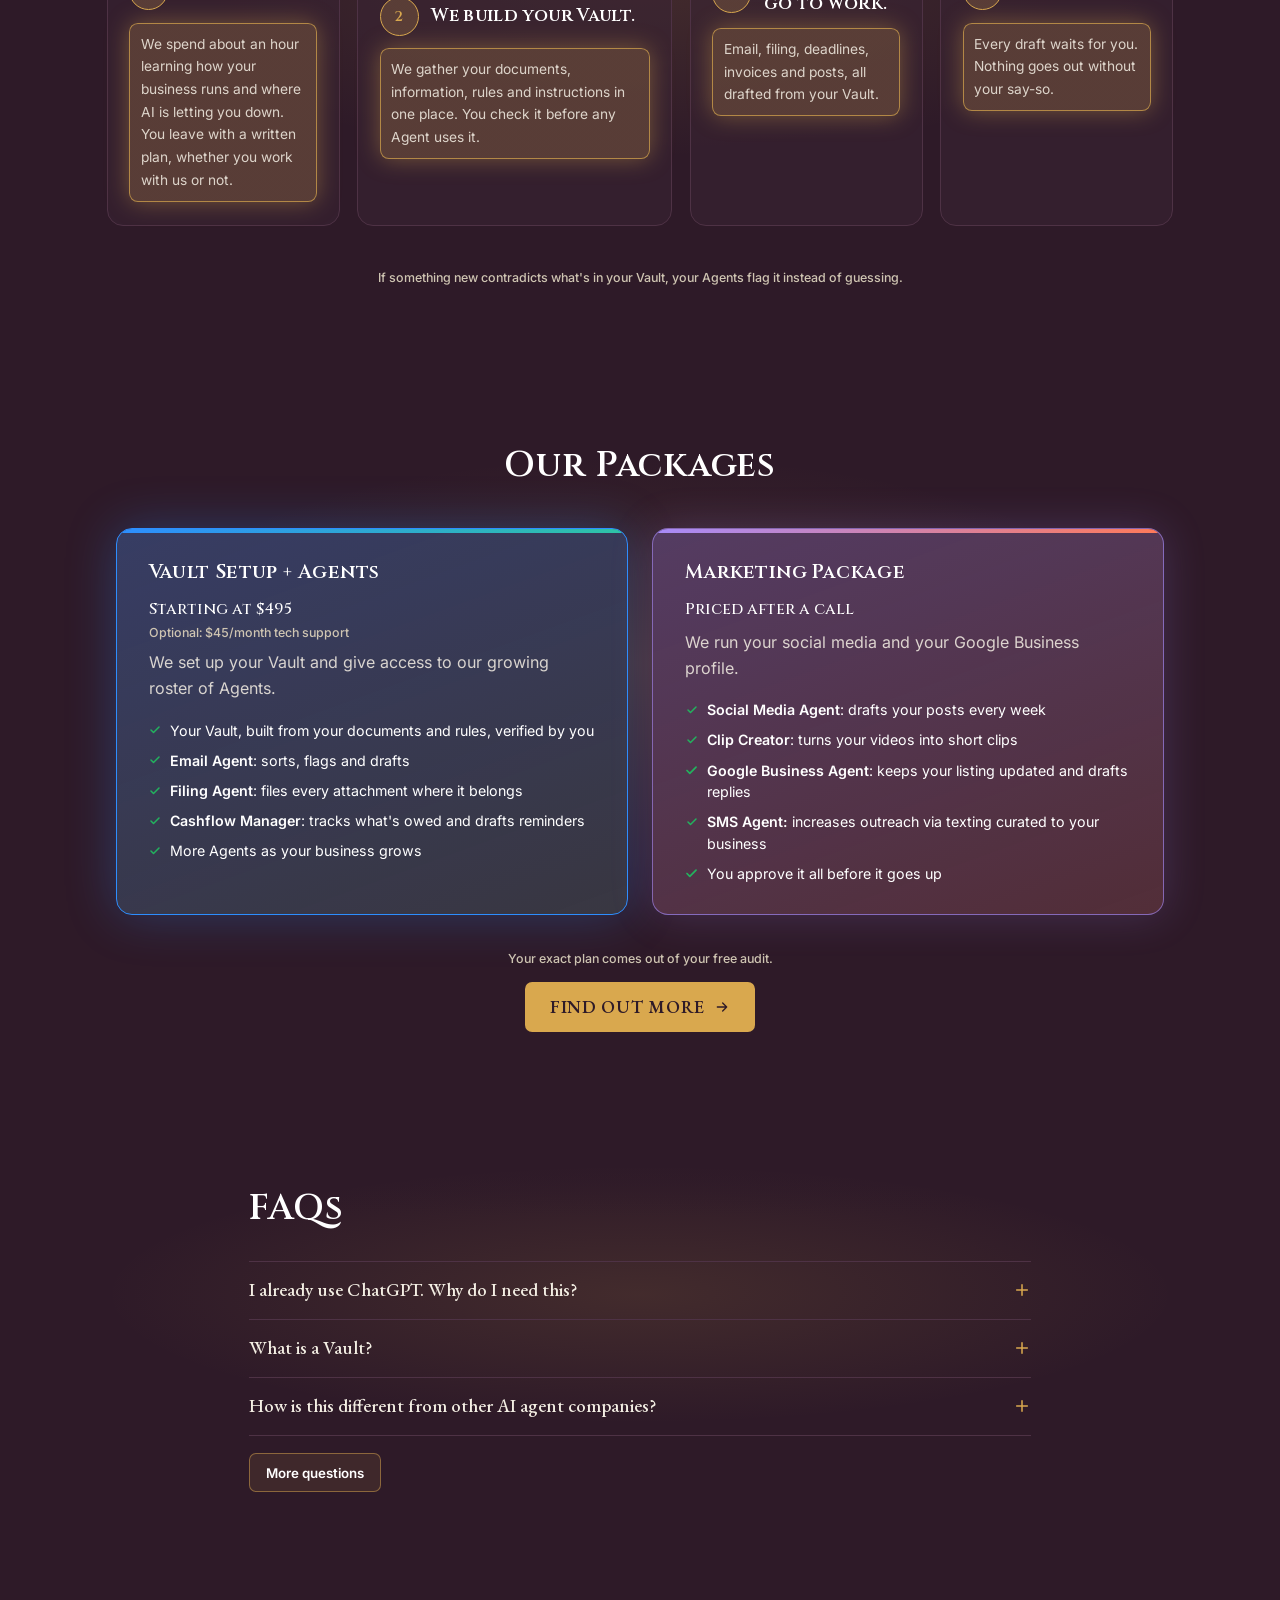
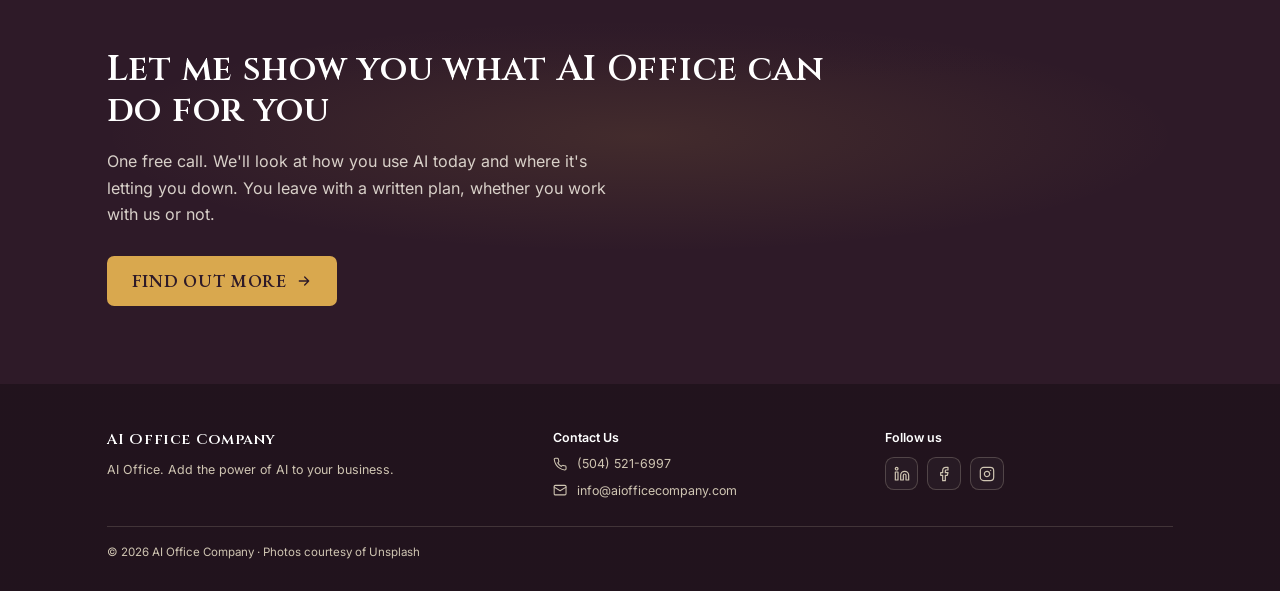
==== commit f68a7af0: "Move Vault demo to Why page; open up the hero; tablet layout - Remove the Vault demo from the homepa" ====
--- a/index.html
+++ b/index.html
@@ -97,7 +97,7 @@
     <a class="brand" href="#top">
       AI Office Company</a>
     <div class="nav-right">
-      <div class="nav-links"><a href="/what-ai-can-do/">What AI can do</a><a href="/why-ai-isnt-working/">Problems</a><a href="/#how">How it works</a><a href="/#offers">Offers</a><a href="/#faq">FAQ</a></div>
+      <div class="nav-links"><a href="/why-ai-isnt-working/">Problems</a><a href="/#how">How it works</a><a href="/#offers">Offers</a><a href="/#faq">FAQ</a></div>
       <a class="nav-book" href="https://docs.google.com/forms/d/e/1FAIpQLSelwxgPQoNHog9On9Gfm08sV-nHhhvpwXgxcnyUw-kU88Uh2g/viewform" target="_blank" rel="noopener">BOOK A CALL</a>
     </div>
   </nav>
@@ -113,81 +113,6 @@
         <a class="case" href="/why-ai-isnt-working/"><span class="case-t">You already use AI but find it frustrating.</span><span class="case-go">Click here<svg width="16" height="16" viewBox="0 0 24 24" fill="none" stroke="currentColor" stroke-width="2" stroke-linecap="round" stroke-linejoin="round" aria-hidden="true"><path d="M5 12h14M13 6l6 6-6 6"/></svg></span></a>
       </div>
       <div class="sig"><span class="sig-text"><span class="sig-name">Eric Vic, founder</span> <span class="sig-detail">· 22 years running businesses</span></span></div>
-    </div>
-
-    <!-- Demo: a generic AI gets it wrong, then works from the Vault. Decorative; the copy above carries the message. -->
-    <div class="hero-anim q1 a1 t1 q2 t2 vault open chip" aria-hidden="true">
-      <div class="vbox">
-        <div class="vh">
-          <svg class="dial" viewBox="0 0 72 72">
-            <circle class="dial-ring" cx="36" cy="36" r="33" fill="#0A1628"/>
-            <g class="dial-ticks" stroke-width="2" stroke-linecap="round"><path d="M36 9V5M55.1 16.9l2.8-2.8M63 36h4M55.1 55.1l2.8 2.8M36 63v4M16.9 55.1l-2.8 2.8M9 36H5M16.9 16.9l-2.8-2.8"/></g>
-            <g class="dial-arms"><path class="dial-arm" d="M36 36V14M36 36L55 47M36 36L17 47" stroke-linecap="round"/><g class="dial-dots"><circle cx="36" cy="14" r="3.5"/><circle cx="55" cy="47" r="3.5"/><circle cx="17" cy="47" r="3.5"/></g></g>
-            <circle class="dial-hub" cx="36" cy="36" r="8.5" fill="#112240"/>
-          </svg>
-          <div class="vh-txt"><div class="vh-title">Your Vault</div><div class="vh-status"><span class="vs-off">Not connected</span><span class="vs-on">Connected</span></div></div>
-        </div>
-        <div class="drawers">
-          <div class="drawer is-sel"><span class="dr-label">Policies</span><span class="dr-file">Policies.md</span><i class="dr-handle"></i></div>
-          <div class="drawer"><span class="dr-label">Pricing</span><span class="dr-file">Rates 2026.md</span><i class="dr-handle"></i></div>
-          <div class="drawer"><span class="dr-label">Customers</span><span class="dr-file">Contacts.md</span><i class="dr-handle"></i></div>
-          <div class="drawer"><span class="dr-label">Instructions</span><span class="dr-file">Email rules.md</span><i class="dr-handle"></i></div>
-        </div>
-      </div>
-
-      <div class="chat">
-        <div class="chat-head">
-          <svg class="ch-back" viewBox="0 0 24 24" fill="none" stroke="#2D8EFF" stroke-width="2.2" stroke-linecap="round" stroke-linejoin="round"><path d="M15 18l-6-6 6-6"/></svg>
-          <div class="av">AI<i></i></div>
-          <div class="ch-txt"><div class="ch-name">AI Agent</div><div class="ch-status"><span class="cs-off">Generic AI</span><span class="cs-on">Working from your Vault</span></div></div>
-          <div class="lights"><i></i><i></i><i></i></div>
-        </div>
-        <div class="chat-body">
-          <div class="story is-on">
-            <div class="m m-d1 day">Today</div>
-            <div class="m m-q1 bq">A client wants their deposit back. Can they?</div>
-            <div class="m m-a1 ba-row"><div class="ba"><span class="st">Yes, deposits are always refundable.</span></div><div class="tag">You'd refund $500 you don't owe</div></div>
-            <div class="m m-q2 bq">They paid 12 days ago. Draft my reply.</div>
-            <div class="m m-a2 ba-row"><div class="ba"><span class="st">Done: ‘Your full refund is on its way.’</span></div><div class="tag">Promised money you don't owe</div></div>
-            <div class="m m-fix bf"><div class="bf-t">Deposits are non-refundable after 7 days. Reply drafted with your policy attached.</div><div class="bf-s">Source: Vault › Policies.md</div></div>
-          </div>
-          <div class="story">
-            <div class="m m-d1 day">Today</div>
-            <div class="m m-q1 bq">Quote the Hale kitchen job.</div>
-            <div class="m m-a1 ba-row"><div class="ba"><span class="st">About $1,200 should cover it.</span></div><div class="tag">Underquoted by $600</div></div>
-            <div class="m m-q2 bq">It's only a half-day job. Can we go lower?</div>
-            <div class="m m-a2 ba-row"><div class="ba"><span class="st">Sure, $900 works for a half day.</span></div><div class="tag">Below your job minimum</div></div>
-            <div class="m m-fix bf"><div class="bf-t">Drafted at $1,800, using your 2026 rate sheet and job minimums.</div><div class="bf-s">Source: Vault › Pricing › Rates 2026.md</div></div>
-            <div class="m m-chip chipx">Ready for your approval</div>
-          </div>
-          <div class="story">
-            <div class="m m-d1 day">Today</div>
-            <div class="m m-q1 bq">Send Smith Co. their invoice reminder.</div>
-            <div class="m m-a1 ba-row"><div class="ba"><span class="st">Sent to Smyth &amp; Sons.</span></div><div class="tag">Wrong customer</div></div>
-            <div class="m m-q2 bq">Send the reply to Mav Trucks now.</div>
-            <div class="m m-a2 ba-row"><div class="ba"><span class="st">Sent the draft to the client.</span></div><div class="tag">Sends past operating hours</div></div>
-            <div class="m m-fix bf"><div class="bf-t">Drafted to the right contacts on file. The Mav Trucks reply goes out at 8:00 AM, inside your business hours.</div><div class="bf-s">Source: Vault › Customers › Contacts.md</div></div>
-            <div class="m m-chip chipx">Ready for your approval</div>
-          </div>
-          <div class="story">
-            <div class="m m-d1 day">Today</div>
-            <div class="m m-q1 bq">Reply to the new inquiry from Dana.</div>
-            <div class="m m-a1 ba-row"><div class="ba"><span class="st">Hey Dana, sure thing, we can start tomorrow.</span></div><div class="tag">Ignored your instructions</div></div>
-            <div class="m m-d2 day">Next day</div>
-            <div class="m m-q2 bq">Write a follow-up on the Hale quote.</div>
-            <div class="m m-a2 ba-row"><div class="ba"><span class="st">Hi there, just checking in. Any thoughts? Cheers</span></div><div class="tag">Same mistake, again</div></div>
-            <div class="m m-fix bf"><div class="bf-t">Formal replies drafted and signed with your name. No start date promised before a call.</div><div class="bf-s">Source: Vault › Instructions › Email rules.md</div></div>
-            <div class="m m-chip chipx">Ready for your approval</div>
-          </div>
-        </div>
-        <div class="composer">
-          <span class="cp-plus"><svg viewBox="0 0 24 24" fill="none" stroke="#FFFFFF" stroke-width="2.6" stroke-linecap="round"><path d="M12 5v14M5 12h14"/></svg></span>
-          <svg class="cp-cam" viewBox="0 0 24 24" fill="none" stroke="#2D8EFF" stroke-width="2" stroke-linecap="round" stroke-linejoin="round"><path d="M23 19a2 2 0 0 1-2 2H3a2 2 0 0 1-2-2V8a2 2 0 0 1 2-2h4l2-3h6l2 3h4a2 2 0 0 1 2 2z"/><circle cx="12" cy="13" r="4"/></svg>
-          <span class="cp-input"><span>Message…</span><svg viewBox="0 0 24 24" fill="none" stroke="#2D8EFF" stroke-width="2" stroke-linecap="round" stroke-linejoin="round"><circle cx="12" cy="12" r="10"/><path d="M8 14s1.5 2 4 2 4-2 4-2M9 9h.01M15 9h.01"/></svg></span>
-          <svg class="cp-send" viewBox="0 0 24 24" fill="#2D8EFF"><path d="M2.5 21.5l19-9.5-19-9.5 3 9.5-3 9.5zm3-9.5h8" stroke="#2D8EFF" stroke-width="1.2" stroke-linejoin="round"/></svg>
-        </div>
-        <div class="home"><i></i></div>
-      </div>
     </div>
 
     <div class="hero-cta">
--- a/assets/css/site.css
+++ b/assets/css/site.css
@@ -85,8 +85,8 @@
 .hero{position:relative;overflow:hidden;background:var(--navy);color:var(--white);padding-bottom:48px}
 .hero-photo{position:absolute;left:0;right:0;top:-10%;height:120%;will-change:transform}
 .hero-photo picture{display:block;width:100%;height:100%}
-/* the phone hero is very tall: the photo covers its top so the skyline sits behind the copy */
-.hero-photo img{display:block;width:100%;height:52%;object-fit:cover;object-position:22% 50%}
+/* the photo fills the whole hero (it no longer holds the tall Vault demo on phones) */
+.hero-photo img{display:block;width:100%;height:100%;object-fit:cover;object-position:22% 50%}
 .hero-scrim{position:absolute;inset:0;pointer-events:none;background:linear-gradient(180deg,rgba(var(--navy-rgb),.72) 0%,rgba(var(--navy-rgb),.8) 40%,rgba(var(--navy-rgb),.45) 70%,rgba(var(--navy-rgb),.55) 100%)}
 .hero-fade2{display:none}
 .hero-fade{position:absolute;left:0;right:0;bottom:0;height:110px;pointer-events:none;background:linear-gradient(0deg,var(--navy),rgba(var(--navy-rgb),0))}
@@ -99,7 +99,7 @@
 .nav-book{background:var(--white);color:var(--navy);padding:0 10px;height:44px;display:flex;align-items:center;white-space:nowrap;border-radius:8px;font-family:var(--font-serif);font-weight:600;font-size:14px;letter-spacing:.05em}
 .nav-book:hover{color:var(--navy);background:var(--gold)}
 
-.hero-grid{position:relative;z-index:1;padding:32px 20px 0;display:grid;grid-template-areas:"copy" "cta" "anim"}
+.hero-grid{position:relative;z-index:1;padding:32px 20px 0;display:grid;grid-template-areas:"copy" "cta"}
 .hero-copy{grid-area:copy}
 .hero-anim{grid-area:anim;margin-top:32px}
 .hero-cta{grid-area:cta;margin-top:24px}
@@ -115,7 +115,7 @@
 .case{display:flex;flex-direction:column;gap:8px;padding:16px 18px;border-radius:14px;border:1px solid rgba(var(--slate-rgb),.25);background:rgba(var(--navy-rgb),.85);color:var(--ice);transition:border-color .2s ease,transform .2s ease}
 .case:hover{color:var(--ice);border-color:rgba(var(--gold-rgb),.75);transform:translateY(-2px)}
 .case-t{font-family:var(--font-serif);font-size:20px;line-height:1.35;font-weight:600}
-.case-go{margin-top:auto;padding-top:4px;display:inline-flex;align-items:center;gap:8px;font-family:var(--font-serif);font-size:17px;font-weight:600;letter-spacing:.03em;color:var(--gold)}
+.case-go{margin-top:auto;align-self:flex-end;padding-top:4px;display:inline-flex;align-items:center;gap:8px;font-family:var(--font-serif);font-size:17px;font-weight:600;letter-spacing:.03em;color:var(--gold)}
 .case-go svg{transition:transform .2s ease}
 .case:hover .case-go svg{transform:translateX(4px)}
 .sig{display:flex;align-items:flex-start;gap:10px;margin-top:18px;font-size:13.5px;line-height:1.5}
@@ -468,6 +468,22 @@
 .ft-social:hover{color:var(--white);border-color:var(--gold);background:rgba(var(--gold-rgb),.12)}
 .footer-bottom{margin-top:28px;padding-top:18px;border-top:1px solid rgba(var(--slate-rgb),.18);font-size:min(13px,3.2vw);white-space:nowrap}
 
+/* ================================ TABLET ================================ */
+/* 640-1023px (small laptop windows, tablets): keep the phone stacking, but the hero headline
+   stays on one line and the case boxes and buttons stop stretching edge to edge */
+@media (min-width:640px){
+  .btn{display:inline-flex}
+  .hero h1{white-space:nowrap;text-wrap:nowrap}
+}
+@media (min-width:640px) and (max-width:1023px){
+  .hero-grid{padding:48px 40px 0}
+  .hero h1{font-size:5.4vw}
+  .hero-tag{font-size:3.3vw}
+  .cases-q{margin-top:32px;font-size:22px}
+  .cases{grid-template-columns:minmax(0,1fr) minmax(0,1fr);gap:16px;max-width:760px}
+  .hero-cta{display:flex;align-items:center}
+}
+
 /* ================================ DESKTOP ================================ */
 @media (min-width:1024px){
   .btn{display:inline-flex;height:56px}
@@ -489,15 +505,17 @@
   .nav-links a{color:var(--blush)}
   .nav-links a:hover{color:var(--white)}
   .nav-book{height:auto;padding:11px 18px;font-size:16px}
-  .hero-grid{height:928px;padding:0 100px 0 120px;grid-template-columns:minmax(0,1fr) 570px;column-gap:32px;grid-template-rows:.7fr auto auto 1.3fr;grid-template-areas:". anim" "copy anim" "cta anim" ". anim"}
+  /* one wide column; the right ~third stays open over the photo */
+  .hero-grid{height:928px;padding:0 120px;grid-template-columns:minmax(0,980px);grid-template-rows:.8fr auto auto 1.2fr;grid-template-areas:"." "copy" "cta" "."}
   .hero-anim{margin-top:0;align-self:center}
   .hero-eyebrow{margin-bottom:18px}
-  .hero h1{font-size:46px;line-height:1.15}
-  .hero-tag{font-size:32px;line-height:1.25;margin-top:14px}
-  .cases-q{margin-top:28px;font-size:24px}
-  .cases{grid-template-columns:minmax(0,1fr) minmax(0,1fr);gap:16px;margin-top:14px;max-width:640px}
+  .hero h1{font-size:58px;line-height:1.12}
+  .hero-tag{font-size:36px;line-height:1.25;margin-top:18px}
+  .cases-q{margin-top:40px;font-size:26px}
+  .cases{grid-template-columns:minmax(0,1fr) minmax(0,1fr);gap:24px;margin-top:16px;max-width:900px}
   .case{gap:10px;padding:20px}
-  .case-t{font-size:23px;line-height:1.4}
+  .case{padding:26px 28px}
+  .case-t{font-size:26px;line-height:1.35}
   .case-go{font-size:18px}
   .sig{align-items:center;gap:12px;margin-top:24px;font-size:15px}
   .sig::before{width:28px;margin-top:0}
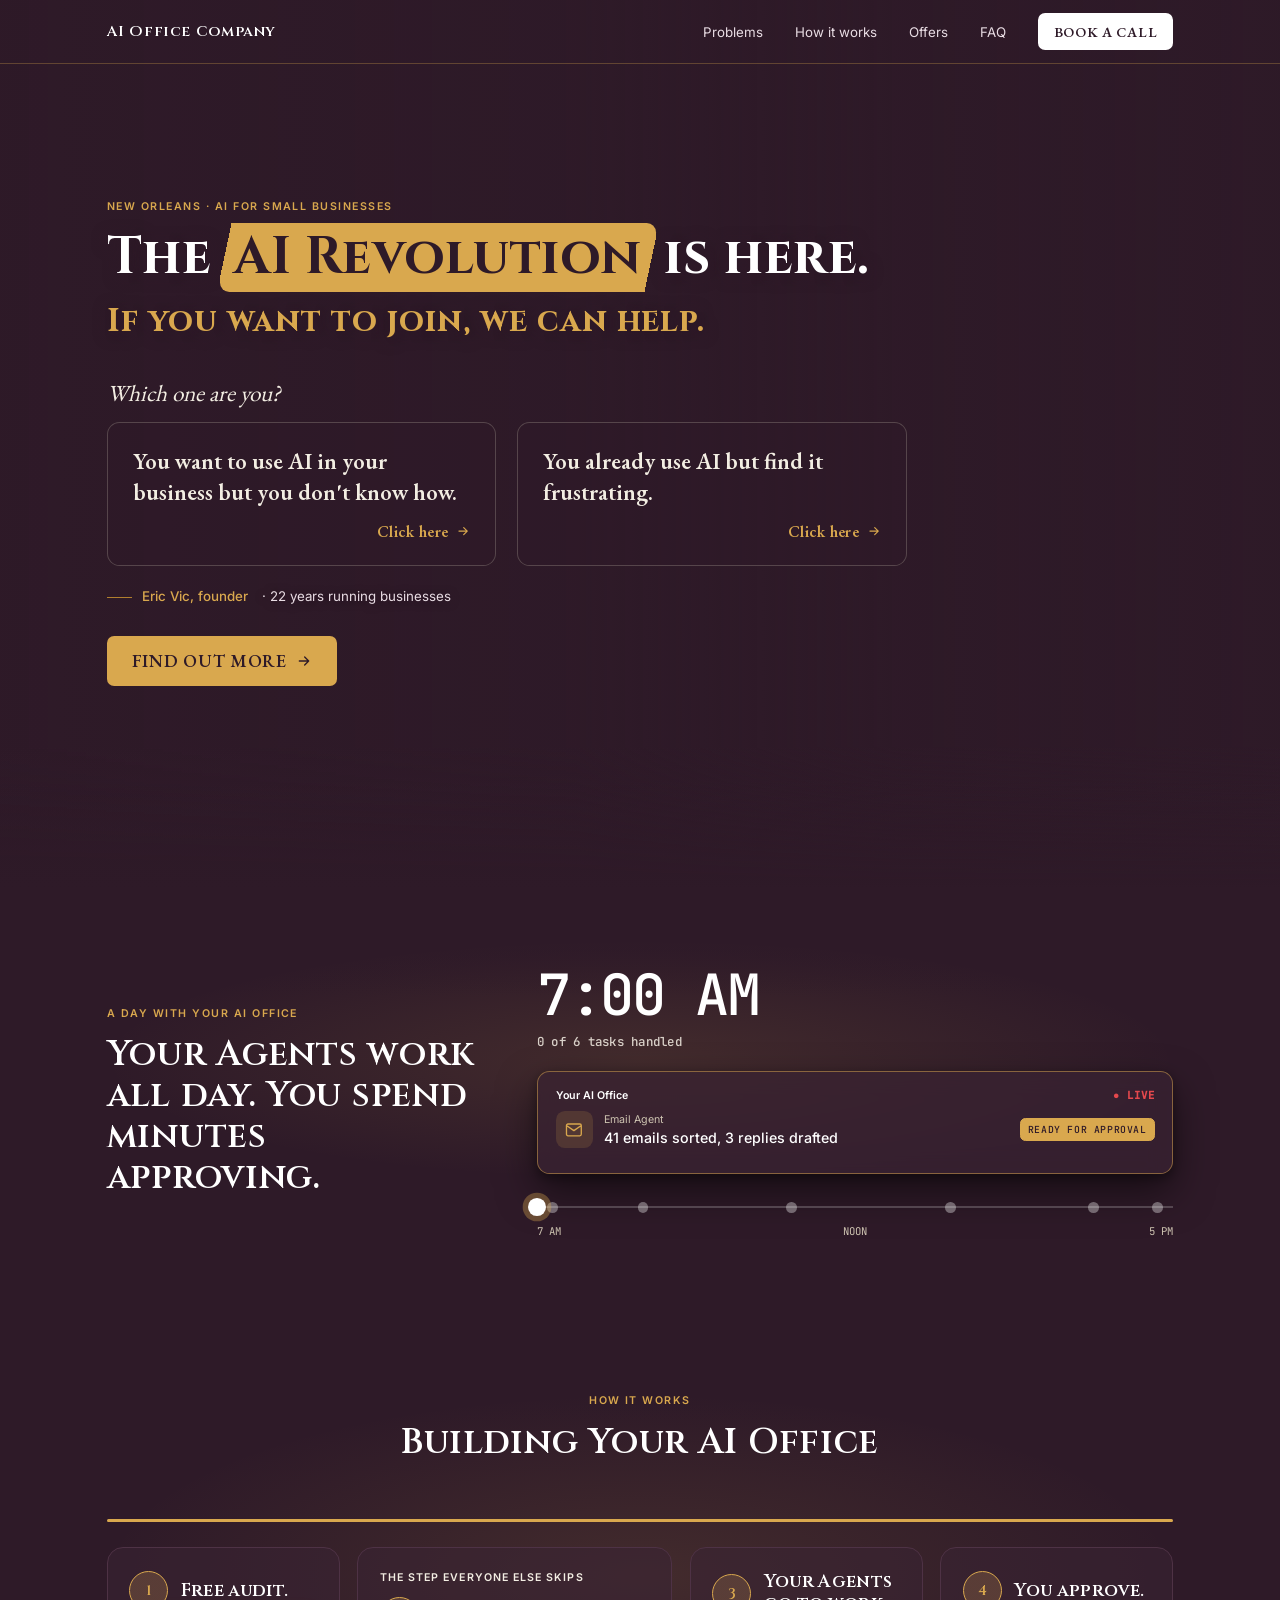
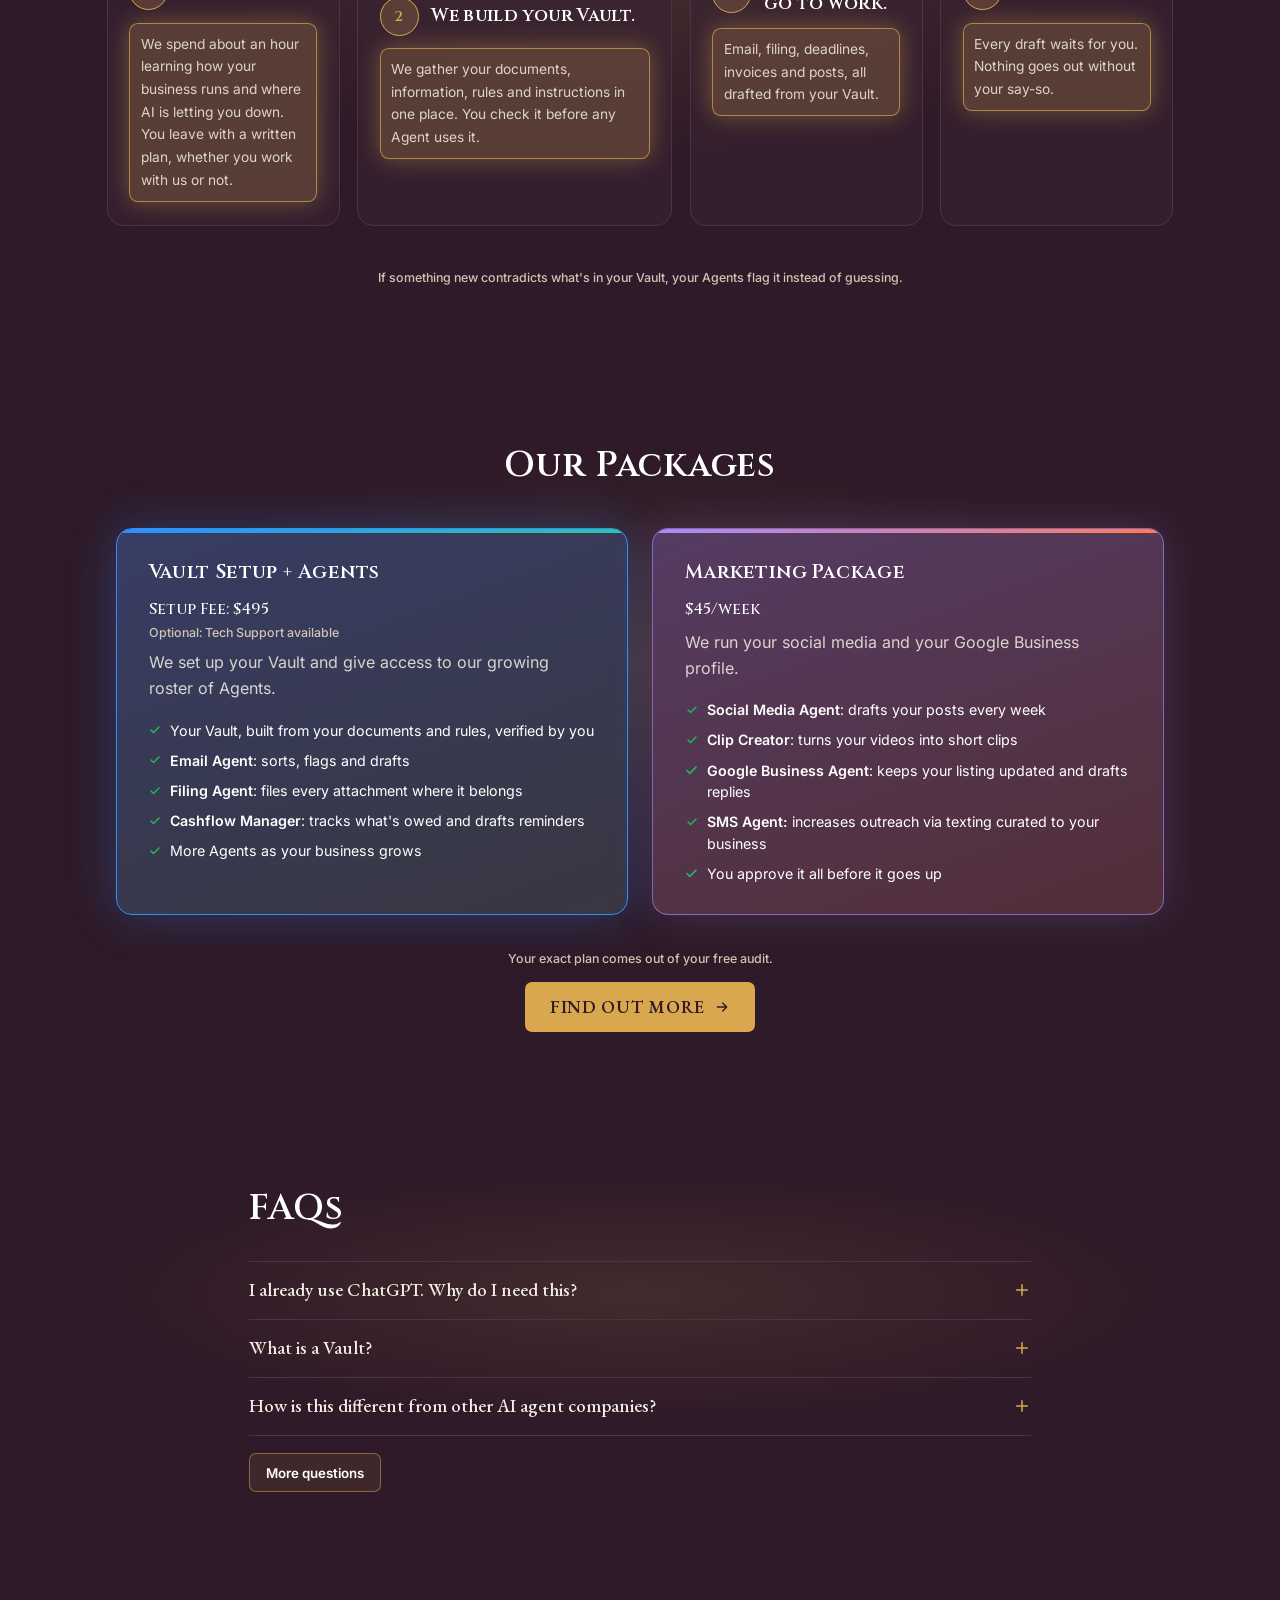
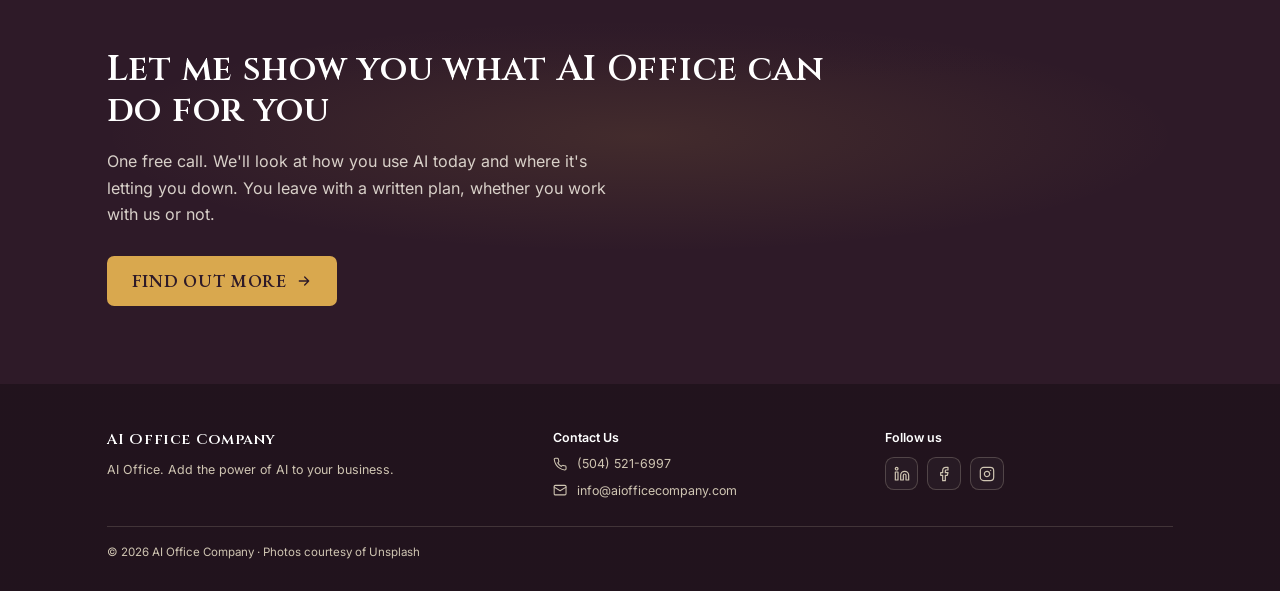
==== commit d7dfd48d: "Update package pricing copy Co-authored-by: Copilot <223556219+Copilot@users.noreply.github.com>" ====
--- a/index.html
+++ b/index.html
@@ -173,7 +173,7 @@
   <div class="offers-grid">
     <div class="offer offer-key rv" style="--d:.08s">
       <h3>Vault Setup + Agents</h3>
-      <div class="offer-price">Starting at $495<span class="offer-opt">Optional: $45/month tech support</span></div>
+      <div class="offer-price">Setup Fee: $495<span class="offer-opt">Optional: Tech Support available</span></div>
       <p>We set up your Vault and give access to our growing roster of Agents.</p>
       <ul>
         <li>Your Vault, built from your documents and rules, verified by you</li>
@@ -185,7 +185,7 @@
     </div>
     <div class="offer rv" style="--d:.16s">
       <h3>Marketing Package</h3>
-      <div class="offer-price">Priced after a call</div>
+      <div class="offer-price">$45/week</div>
       <p>We run your social media and your Google Business profile.</p>
       <ul>
         <li><strong>Social Media Agent</strong>: drafts your posts every week</li>
